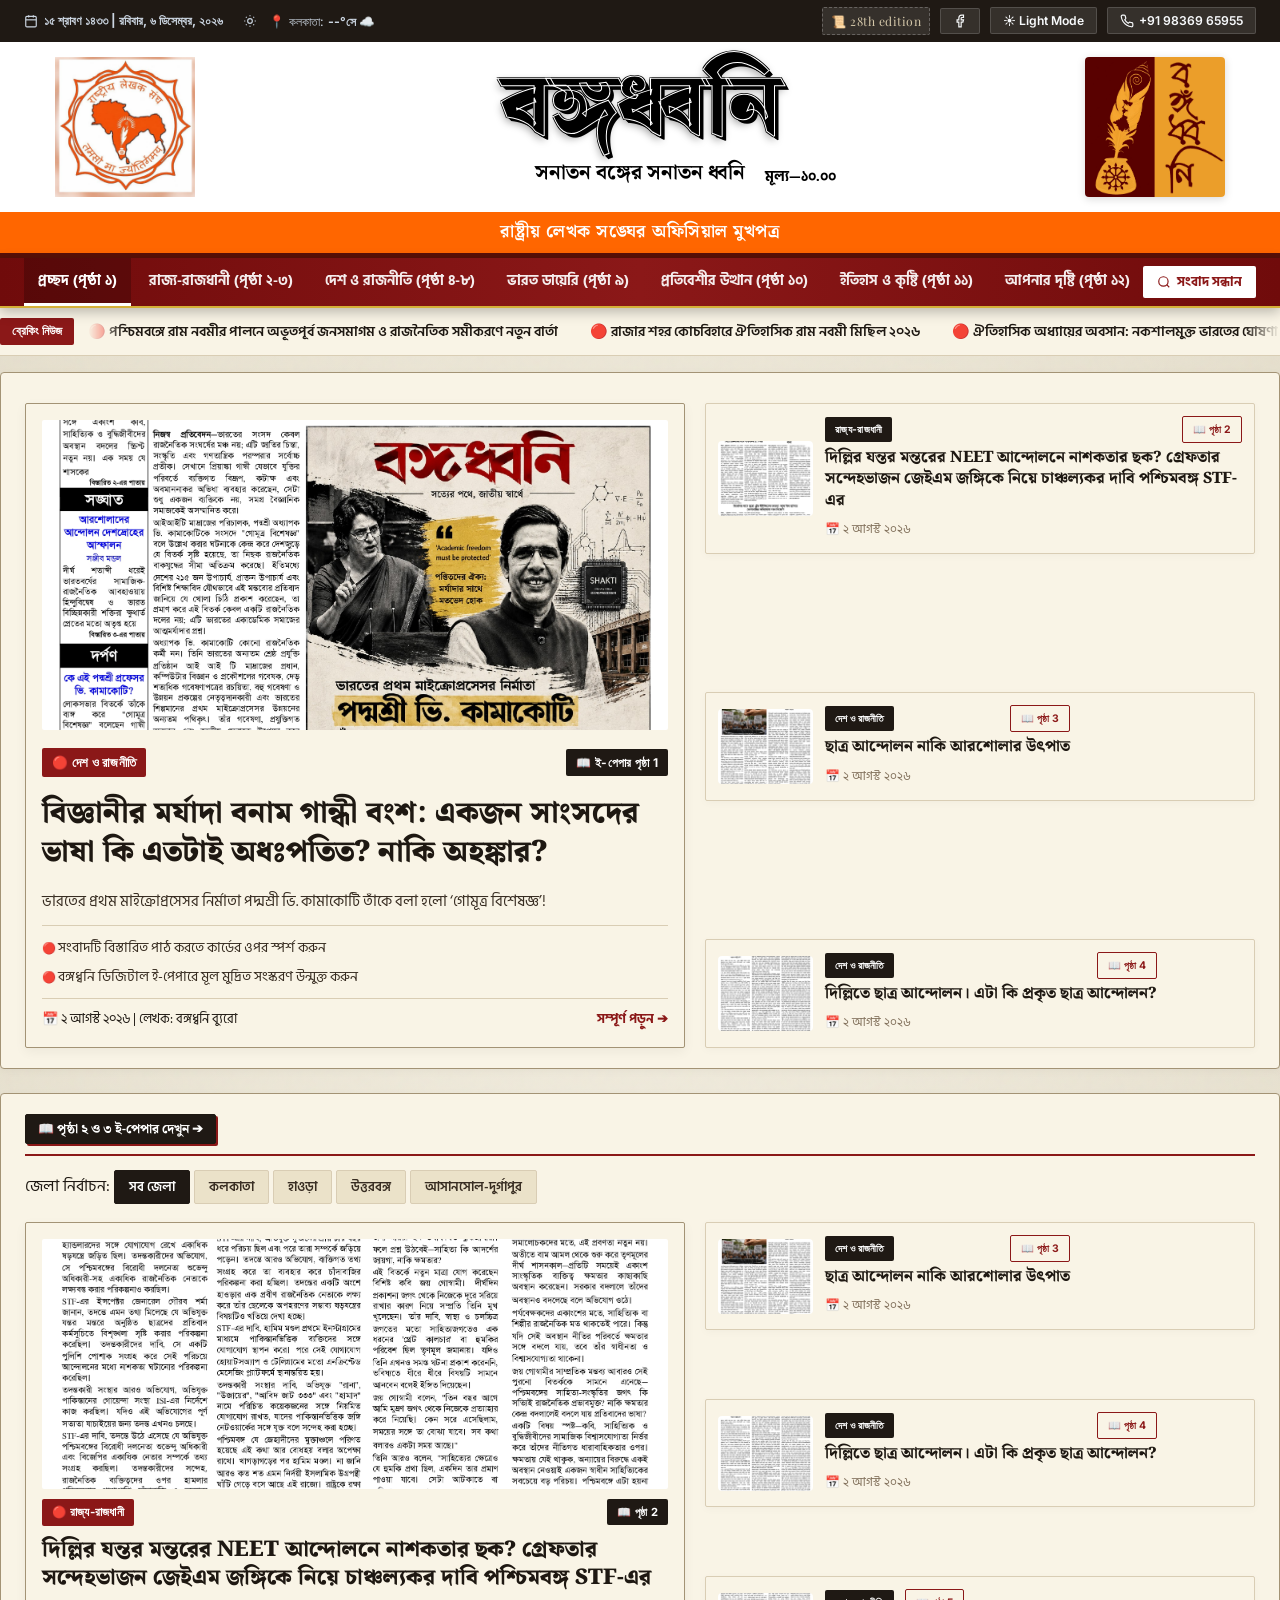
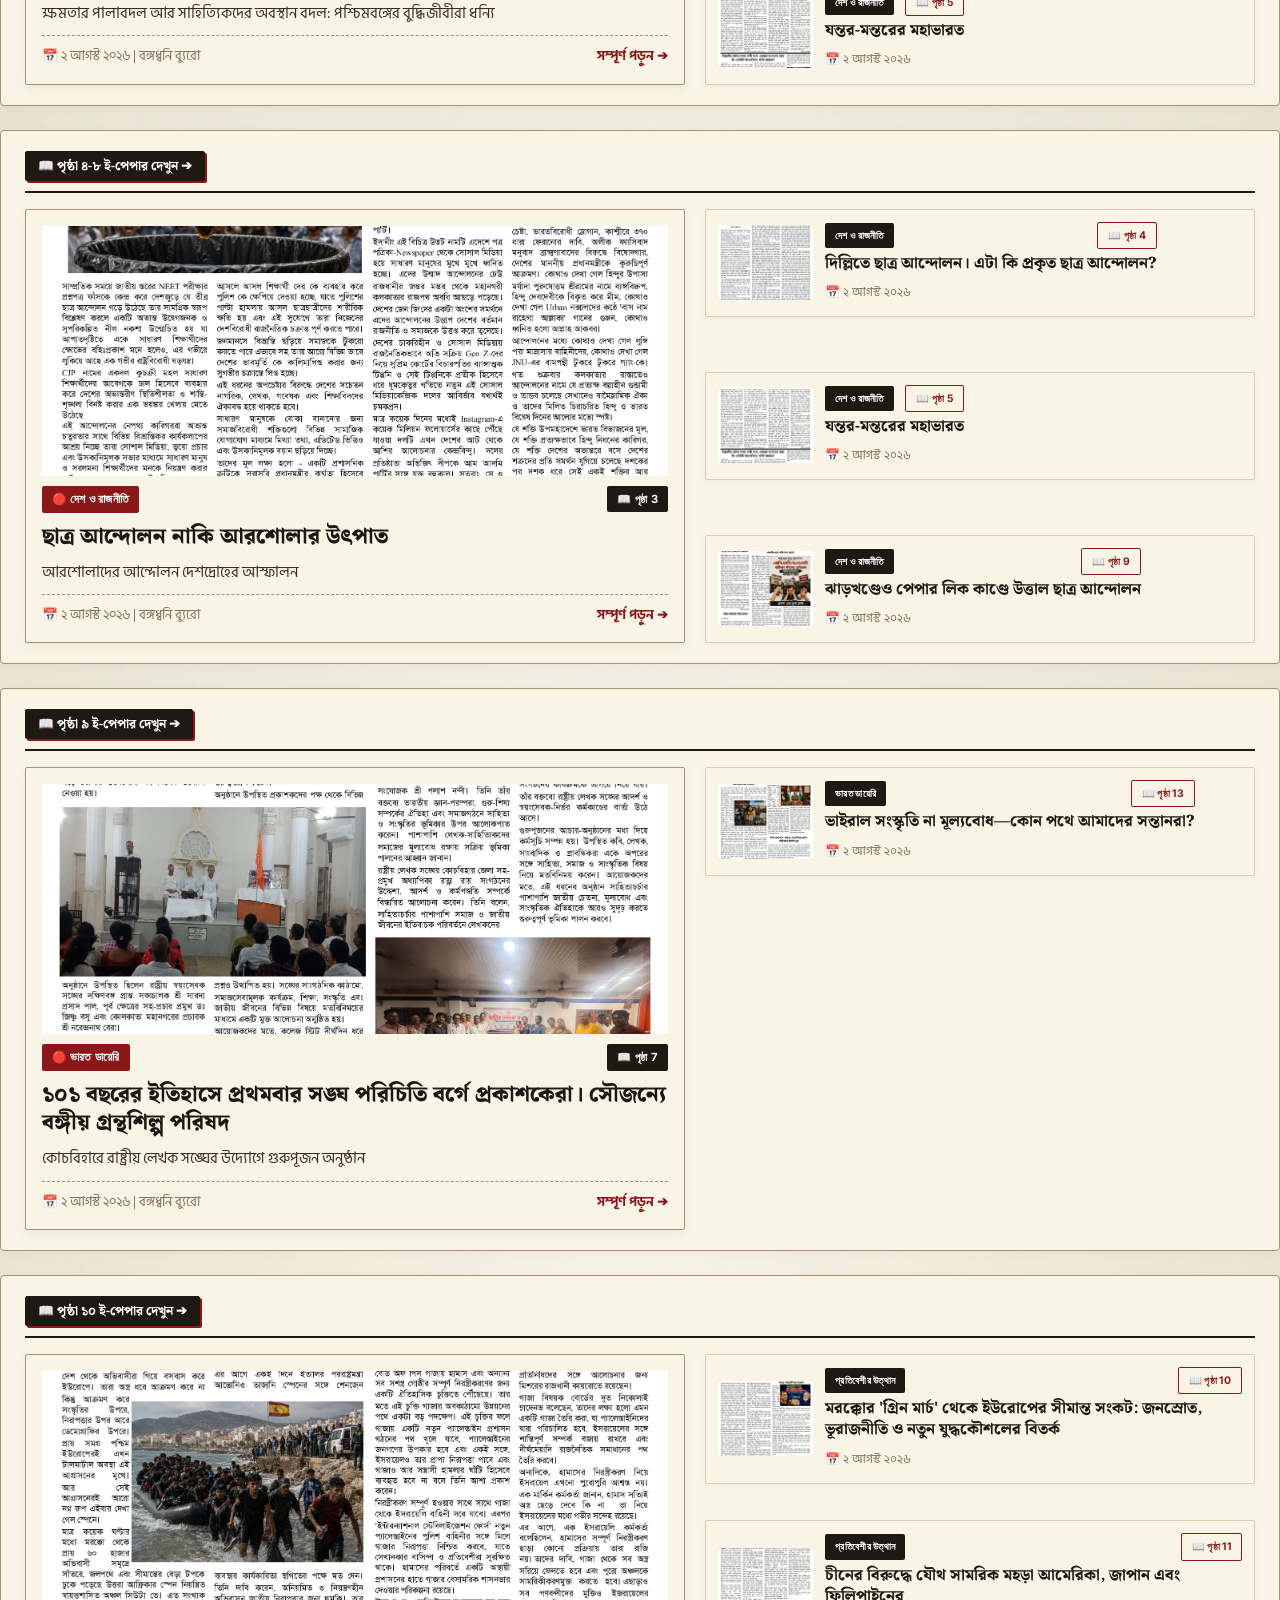
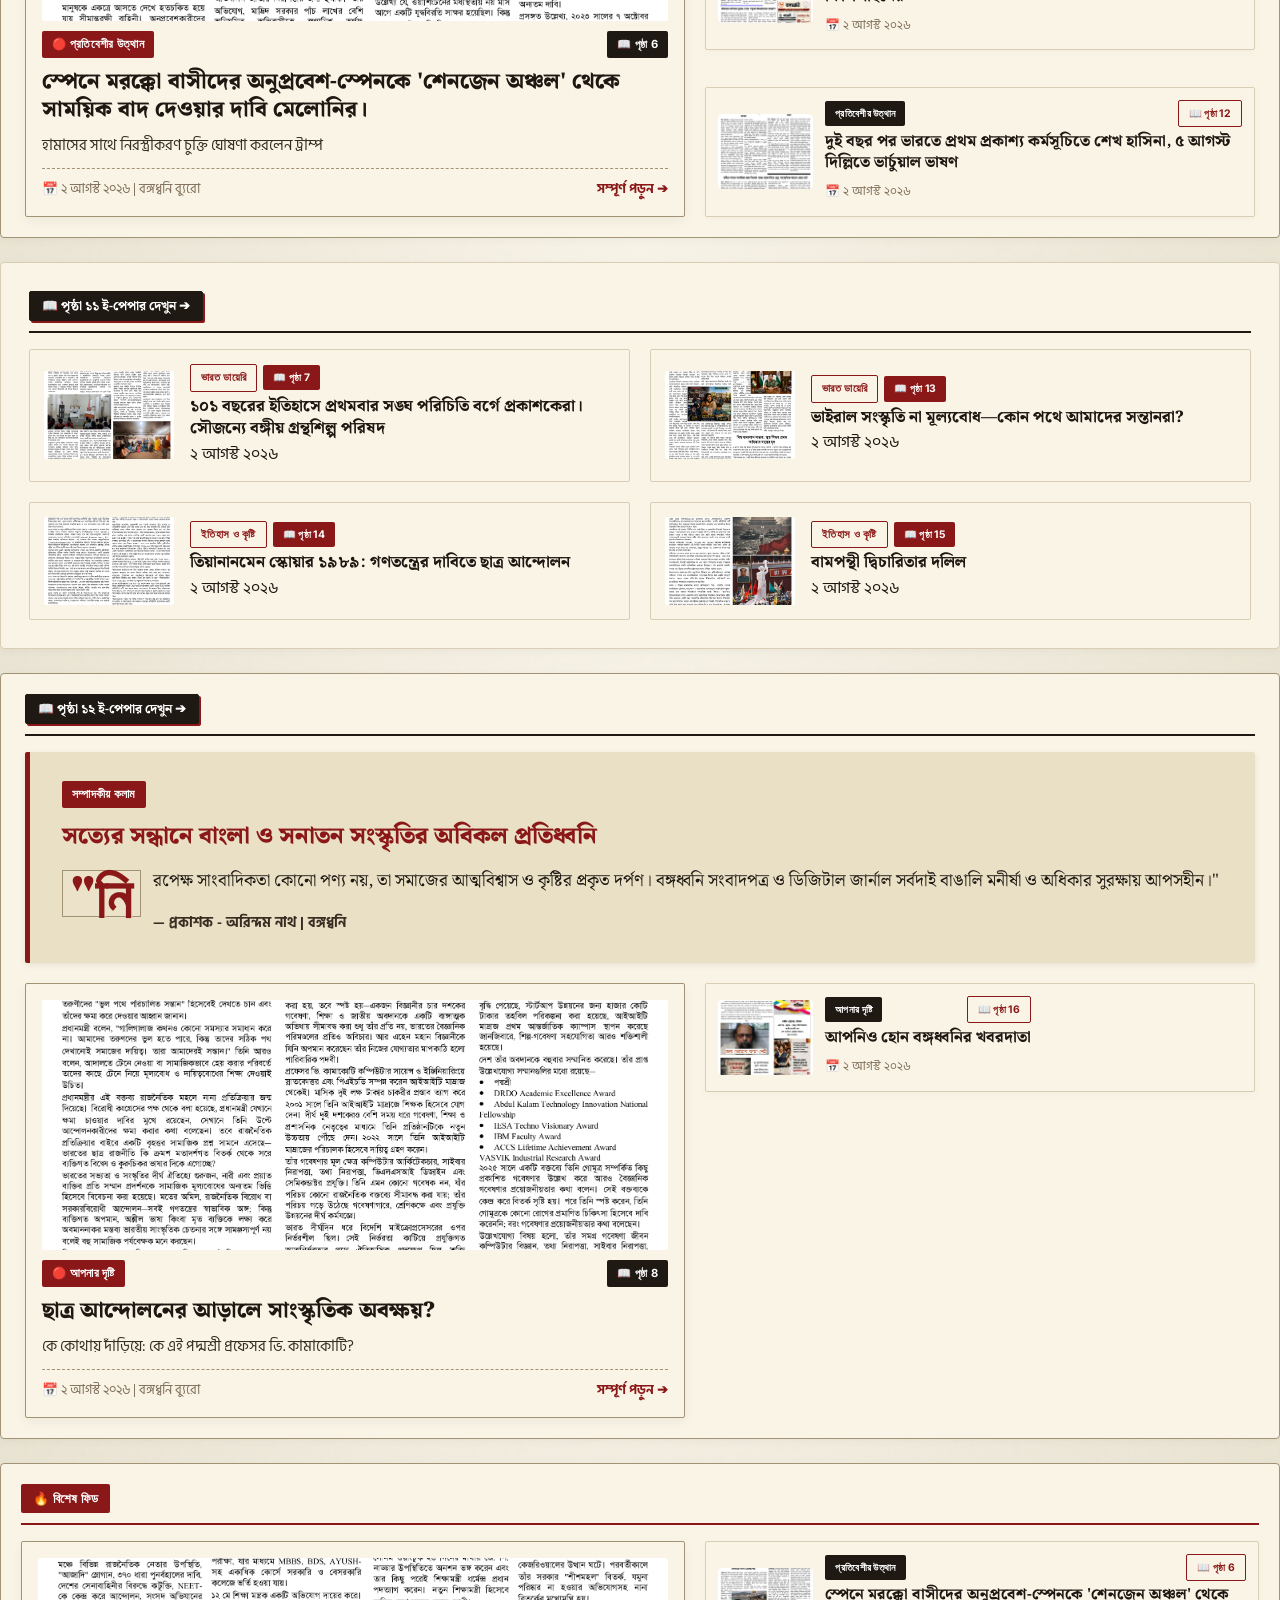
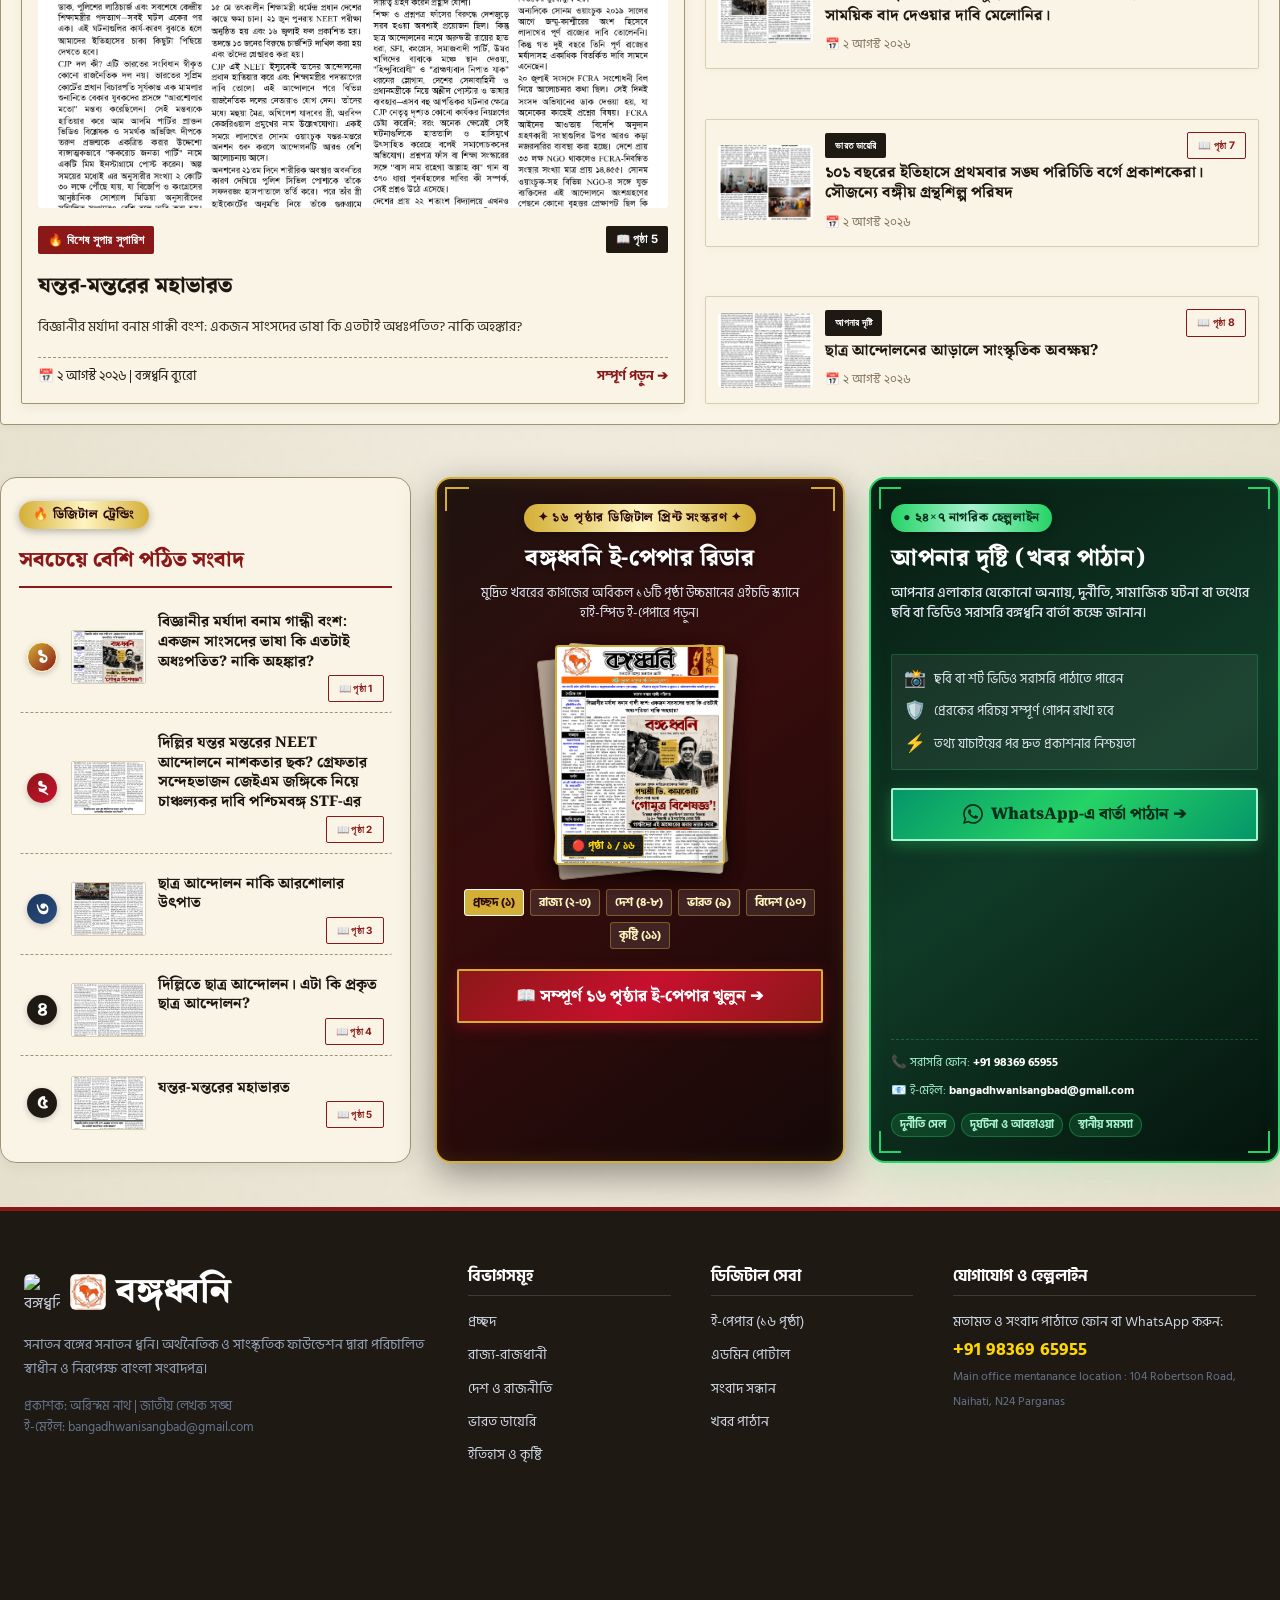
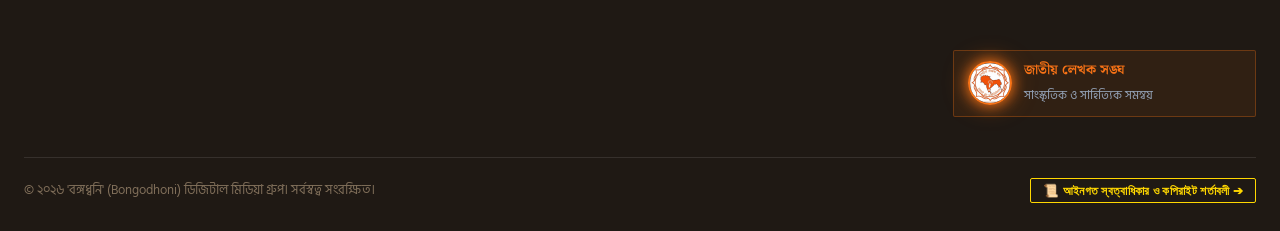
==== index.html @ 6f2f6646 "Update attribution to Publisher Arindam Nath | Bongodhoni" ====
<!DOCTYPE html>
<html lang="bn">
<head>
  <meta charset="UTF-8">
  <meta name="viewport" content="width=device-width, initial-scale=1.0">
  <title>বঙ্গধ্বনি | সনাতন বঙ্গের সনাতন ধ্বনি — ভিন্টেজ ও ঐতিহ্যবাহী ডিজিটাল সংবাদপত্র</title>
  <meta name="description" content="বঙ্গধ্বনি — বাংলা ভাষায় নিরপেক্ষ, বস্তুনিষ্ঠ ও ঐতিহ্যবাহী খবরের প্রিমিয়াম ডিজিটাল মিডিয়া প্ল্যাটফর্ম ও ই-পেপার।">
  <link rel="preconnect" href="https://fonts.googleapis.com">
  <link rel="preconnect" href="https://fonts.gstatic.com" crossorigin>
  <link href="https://fonts.googleapis.com/css2?family=Cinzel:wght@500;700;900&family=IM+Fell+English:ital@0;1&family=Playfair+Display:ital,wght@0,600;0,800;0,900;1,600&family=Noto+Serif+Bengali:wght@400;600;700;800;900&family=Hind+Siliguri:wght@400;500;600;700&family=Inter:wght@400;500;600;700&display=swap" rel="stylesheet">
  <link rel="stylesheet" href="styles.css">
</head>
<body>

  <!-- TOP UTILITY BAR — Newspaper Strip -->
  <div class="top-bar">
    <div class="container top-bar-content">
      <div class="date-weather-info">
        <div class="date-item">
          <svg width="14" height="14" viewBox="0 0 24 24" fill="none" stroke="currentColor" stroke-width="2"><rect x="3" y="4" width="18" height="18" rx="2" ry="2"></rect><line x1="16" y1="2" x2="16" y2="6"></line><line x1="8" y1="2" x2="8" y2="6"></line><line x1="3" y1="10" x2="21" y2="10"></line></svg>
          <span id="bengali-date-str">১৫ শ্রাবণ ১৪৩২ | বৃহস্পতিবার, ৩০ জুলাই ২০২৬</span>
        </div>
        <div class="weather-item">
          <svg width="14" height="14" viewBox="0 0 24 24" fill="none" stroke="currentColor" stroke-width="2"><path d="M12 2v2M12 20v2M4.93 4.93l1.41 1.41M17.66 17.66l1.41 1.41M2 12h2M20 12h2M6.34 17.66l-1.41 1.41M19.07 4.93l-1.41 1.41"></path><circle cx="12" cy="12" r="4"></circle></svg>
          <button class="btn-location-trigger" onclick="requestUserLocation()" title="আপনার লাইভ লোকেশন ও আবহাওয়া আপডেট করুন">
            <span id="top-bar-weather-text">📍 কলকাতা: ৩১°সে ⛅</span>
          </button>
        </div>
      </div>

      <div class="top-bar-actions">
        <span class="vintage-header-tag">📜 28th edition</span>
        <button class="btn-icon" onclick="window.open('https://www.facebook.com/profile.php?id=61584018340659&mibextid=ZbWKwL', '_blank')" title="Facebook">
          <svg width="14" height="14" viewBox="0 0 24 24" fill="none" stroke="currentColor" stroke-width="2"><path d="M18 2h-3a5 5 0 0 0-5 5v3H7v4h3v8h4v-8h3l1-4h-4V7a1 1 0 0 1 1-1h3z"></path></svg>
        </button>
        <button class="btn-icon" id="theme-toggle-btn" onclick="toggleTheme()" title="থিম পরিবর্তন">☀️ Light Mode</button>
        <button class="btn-icon" onclick="openWhatsAppTip()" title="হোয়াটসঅ্যাপ হেল্পলাইন">
          <svg width="14" height="14" viewBox="0 0 24 24" fill="none" stroke="currentColor" stroke-width="2"><path d="M22 16.92v3a2 2 0 0 1-2.18 2 19.79 19.79 0 0 1-8.63-3.07 19.5 19.5 0 0 1-6-6 19.79 19.79 0 0 1-3.07-8.67A2 2 0 0 1 4.11 2h3a2 2 0 0 1 2 1.72 12.84 12.84 0 0 0 .7 2.81 2 2 0 0 1-.45 2.11L8.09 9.91a16 16 0 0 0 6 6l1.27-1.27a2 2 0 0 1 2.11-.45 12.84 12.84 0 0 0 2.81.7A2 2 0 0 1 22 16.92z"></path></svg>
          +91 98369 65955
        </button>
      </div>
    </div>
  </div>

  <!-- NEW VINTAGE BANNER -->
  <header class="brand-header new-banner-header">
    <div class="new-banner-container">
      <div class="new-banner-grid">
        
        <!-- Left Logo -->
        <div class="banner-logo-left">
          <img src="sangh_logo.png" alt="রাষ্ট্রীয় লেখক সঙ্ঘ" onerror="this.style.display='none'">
        </div>
        
        <!-- Center Title -->
        <div class="banner-center-title">
          <a href="index.html" style="text-decoration: none;">
            <h1 class="banner-h1 notranslate" translate="no">বঙ্গধ্বনি</h1>
          </a>
          <div class="banner-subtitle-wrap">
            <span style="flex: 1;"></span>
            <span class="banner-subtitle">সনাতন বঙ্গের সনাতন ধ্বনি</span>
            <span class="banner-price">মূল্য—১০.০০</span>
          </div>
        </div>

        <!-- Right Logo Box -->
        <div class="banner-logo-right">
          <img src="logo1.png" alt="লোগো" class="right-logo-img" style="border-radius: 4px; box-shadow: 0 2px 8px rgba(0,0,0,0.15);">
        </div>
        
      </div>
    </div>
    
    <!-- Bottom Orange Bar -->
    <div class="banner-bottom-bar">
      <span>রাষ্ট্রীয় লেখক সঙ্ঘের অফিসিয়াল মুখপত্র</span>
    </div>
  </header>

  <!-- TOP NAVIGATION BAR (DEEP CRIMSON RED BANNER) -->
  <nav class="main-nav">
    <div class="container nav-container">
      <div class="nav-links">
        <a href="#" class="nav-link active" onclick="handleCategoryNav('all', this); return false;">প্রচ্ছদ (পৃষ্ঠা ১)</a>
        <a href="#" class="nav-link" onclick="handleCategoryNav('rajya', this); return false;">রাজ্য-রাজধানী (পৃষ্ঠা ২-৩)</a>
        <a href="#" class="nav-link" onclick="handleCategoryNav('desh', this); return false;">দেশ ও রাজনীতি (পৃষ্ঠা ৪-৮)</a>
        <a href="#" class="nav-link" onclick="handleCategoryNav('bharat', this); return false;">ভারত ডায়েরি (পৃষ্ঠা ৯)</a>
        <a href="#" class="nav-link" onclick="handleCategoryNav('neighbour', this); return false;">প্রতিবেশীর উত্থান (পৃষ্ঠা ১০)</a>
        <a href="#" class="nav-link" onclick="handleCategoryNav('history', this); return false;">ইতিহাস ও কৃষ্টি (পৃষ্ঠা ১১)</a>
        <a href="#" class="nav-link" onclick="handleCategoryNav('opinion', this); return false;">আপনার দৃষ্টি (পৃষ্ঠা ১২)</a>
        <a href="#" class="nav-link" onclick="openEPaperModal(1); return false;" style="color: #FFD700; font-weight:900;">📰 ই-পেপার (১৬ পৃষ্ঠা)</a>
      </div>

      <div class="nav-right-tools">
        <button class="btn-nav-action" onclick="openSearchModal()">
          <svg width="14" height="14" viewBox="0 0 24 24" fill="none" stroke="currentColor" stroke-width="2"><circle cx="11" cy="11" r="8"></circle><line x1="21" y1="21" x2="16.65" y2="16.65"></line></svg>
          সংবাদ সন্ধান
        </button>
      </div>
    </div>
  </nav>

  <!-- BREAKING NEWS TICKER -->
  <div class="ticker-wrapper container">
    <div class="ticker-label">
      ব্রেকিং নিউজ
    </div>
    <div class="ticker-marquee">
      <div class="ticker-items">
        <span class="ticker-item" onclick="openArticleModal('art-101')">🔴 পশ্চিমবঙ্গে রাম নবমীর পালনে অভূতপূর্ব জনসমাগম ও রাজনৈতিক সমীকরণে নতুন বার্তা</span>
        <span class="ticker-item" onclick="openArticleModal('art-102')">🔴 রাজার শহর কোচবিহারে ঐতিহাসিক রাম নবমী মিছিল ২০২৬</span>
        <span class="ticker-item" onclick="openArticleModal('art-103')">🔴 ঐতিহাসিক অধ্যায়ের অবসান: নকশালমুক্ত ভারতের ঘোষণা কেন্দ্র সরকারের</span>
        <span class="ticker-item" onclick="openArticleModal('art-106')">🔴 আচার্য ব্রহ্মগুপ্তের গোমূত্রিকা সূত্র — প্রাচীন ভারতীয় গণিতশাস্ত্রের ইতিহাস</span>
      </div>
    </div>
  </div>


  <!-- MAIN NEWSPAPER CONTENT LAYOUT -->
  <main class="container main-content-layout">

    <!-- BREADCRUMB INDICATOR (ANANDABAZAR PATRIKA RUTE) -->
    <div id="section-breadcrumb-bar" style="display:none; text-align:center; padding: 20px 0; margin-bottom: 20px; border-bottom: 1px solid var(--border-light);">
      <div style="font-size:0.85rem; color:var(--crimson); font-family:sans-serif; margin-bottom: 15px;">
        <span style="color:#666;">Bongodhoni / </span><span id="breadcrumb-active-name" style="color:var(--text-1);">রাজ্য-রাজধানী</span>
      </div>
      <h1 id="dynamic-section-title" style="font-family:var(--font-serif); font-size: 2.8rem; font-weight: 900; color:var(--crimson); margin:0;">রাজ্য-রাজধানী</h1>
    </div>

    <!-- 1. HERO LEAD STORY SECTION (প্রচ্ছদ) -->
    <section id="section-prochhod" class="category-section-block reveal">
      <div id="hero-news-container" class="anandabazar-section-grid" style="display: grid;">
        <div class="anandabazar-lead-card" onclick="openArticleModal('art-101')" style="background:var(--bg-card); cursor:pointer;">
          <div class="anandabazar-lead-thumb" style="height:310px;">
            <img src="12_page-0001.jpg" alt="জেসাস করিডর: ধর্মান্তরের রাজনীতি ও ভারতের সাংস্কৃতিক নিরাপত্তা" loading="lazy" />
          </div>
          <div style="display:flex; justify-content:space-between; align-items:center; margin-top:8px;">
            <span class="badge badge-crimson" style="font-size:0.8rem;">🔴 দেশ ও রাজনীতি</span>
            <span class="badge badge-navy" style="font-size:0.75rem; cursor:pointer;" onclick="event.stopPropagation(); openEPaperModal(1);">📖 প্রচ্ছদ পৃষ্ঠা ১</span>
          </div>
          <h1 style="font-family:var(--font-serif); font-size:1.85rem; font-weight:900; line-height:1.3; color:var(--text-1); margin:8px 0;">জেসাস করিডর: ধর্মান্তরের রাজনীতি ও ভারতের সাংস্কৃতিক নিরাপত্তা</h1>
          <p style="font-size:0.96rem; color:var(--text-2); line-height:1.6;">উত্তরপূর্ব ভারত ও পাঞ্জাবে মিশনারিদের তীব্র আগ্রাসনের বিরুদ্ধে সচেতনতার ডাক দিল জাতীয় লেখক সঙ্ঘ। সাংস্কৃতিক ঐতিহ্য রক্ষায় কড়া পদক্ষেপের বার্তা দিলেন আন্তর্জাতিক গবেষকবৃন্দ।</p>
          <ul class="hero-bullets">
            <li>রাম নবমীকে কেন্দ্র করে রাজপথ জুড়ে নজিরবিহীন জনসমাগম ও নতুন রাজনৈতিক সমীকরণ</li>
            <li>উত্তর ও দক্ষিণবঙ্গের বিভিন্ন জেলায় বিশেষ নিরাপত্তা বন্দোবস্ত ও সাংস্কৃতিক পদযাত্রা</li>
          </ul>
          <div style="margin-top:auto; padding-top:10px; border-top:1px solid var(--border); display:flex; justify-content:space-between; align-items:center; font-size:0.82rem;">
            <span>📅 ৩১ মার্চ ২০২৬ | লেখক: দেবজ্যোতি চক্রবর্তী</span>
            <span style="color:var(--crimson); font-weight:bold;">সম্পূর্ণ পড়ুন ➔</span>
          </div>
        </div>
        <div class="anandabazar-side-stack">
          <div class="anandabazar-side-item" onclick="openArticleModal('art-102')" style="cursor:pointer;">
            <div class="anandabazar-side-thumb"><img src="12_page-0002.jpg" alt="সংবাদ" loading="lazy" /></div>
            <div style="flex-grow:1;">
              <div style="display:flex; justify-content:space-between; align-items:center; margin-bottom:4px;">
                <span class="badge badge-navy" style="font-size:0.65rem;">রাজ্য-রাজধানী</span>
                <span class="badge badge-outline" style="font-size:0.65rem; border-color:#8B1818; color:#8B1818;" onclick="event.stopPropagation(); openEPaperModal(2);">📖 পৃষ্ঠা ২</span>
              </div>
              <h4 style="font-family:var(--font-serif); font-size:0.98rem; font-weight:800; color:var(--text-1); line-height:1.35; margin-bottom:4px;">মদন-বাণে চাপে অভিষেক, এবার আইনি নোটিসের পথ!</h4>
              <span style="font-size:0.75rem; color:var(--text-muted);">📅 ৩০ মার্চ ২০২৬</span>
            </div>
          </div>
          <div class="anandabazar-side-item" onclick="openArticleModal('art-107')" style="cursor:pointer;">
            <div class="anandabazar-side-thumb"><img src="12_page-0003.jpg" alt="সংবাদ" loading="lazy" /></div>
            <div style="flex-grow:1;">
              <div style="display:flex; justify-content:space-between; align-items:center; margin-bottom:4px;">
                <span class="badge badge-navy" style="font-size:0.65rem;">রাজ্য-রাজধানী</span>
                <span class="badge badge-outline" style="font-size:0.65rem; border-color:#8B1818; color:#8B1818;" onclick="event.stopPropagation(); openEPaperModal(3);">📖 পৃষ্ঠা ৩</span>
              </div>
              <h4 style="font-family:var(--font-serif); font-size:0.98rem; font-weight:800; color:var(--text-1); line-height:1.35; margin-bottom:4px;">অথ দেবরাজ কথা — জামিন খারিজ সিআইডি হেফাজতে</h4>
              <span style="font-size:0.75rem; color:var(--text-muted);">📅 ৩০ মার্চ ২০২৬</span>
            </div>
          </div>
          <div class="anandabazar-side-item" onclick="openArticleModal('art-116')" style="cursor:pointer;">
            <div class="anandabazar-side-thumb"><img src="12_page-0016.jpg" alt="সংবাদ" loading="lazy" /></div>
            <div style="flex-grow:1;">
              <div style="display:flex; justify-content:space-between; align-items:center; margin-bottom:4px;">
                <span class="badge badge-navy" style="font-size:0.65rem;">উত্তরবঙ্গ</span>
                <span class="badge badge-outline" style="font-size:0.65rem; border-color:#8B1818; color:#8B1818;" onclick="event.stopPropagation(); openEPaperModal(16);">📖 পৃষ্ঠা ১৬</span>
              </div>
              <h4 style="font-family:var(--font-serif); font-size:0.98rem; font-weight:800; color:var(--text-1); line-height:1.35; margin-bottom:4px;">তিস্তা নদী সেচ প্রকল্প ও উত্তরবঙ্গের চা বাগান সংস্কার</h4>
              <span style="font-size:0.75rem; color:var(--text-muted);">📅 ২৯ মার্চ ২০২৬</span>
            </div>
          </div>
        </div>
      </div>
    </section>

    <!-- 2. STATE & CAPITAL SECTION (রাজ্য-রাজধানী - Kolkata & West Bengal) -->
    <section id="section-rajya" class="category-section-block reveal">
      <div class="section-header" style="display:flex; justify-content:space-between; align-items:center; flex-wrap:wrap; gap:12px; margin-bottom:14px; border-bottom:2px solid var(--crimson); padding-bottom:10px;">
        <div>
          <span style="font-size:0.75rem; color:var(--crimson); font-weight:bold; text-transform:uppercase; letter-spacing:1px; display:block;">পশ্চিমবঙ্গ ও রাজ্য সংবাদ</span>
          <h2 class="section-title" style="margin:0; font-size:1.6rem; color:var(--crimson);">রাজ্য-রাজধানী</h2>
        </div>
        <button class="epaper-btn-header vintage-btn" onclick="openEPaperModal(2)" style="font-size:0.8rem; padding:4px 12px;">
          📖 পৃষ্ঠা ২ ও ৩ ই-পেপার দেখুন ➔
        </button>
      </div>

      <!-- District Filter Pills -->
      <div class="district-pills-bar" style="margin-bottom:18px;">
        <span class="district-label">জেলা নির্বাচন:</span>
        <button class="district-btn active" onclick="filterDistrict('all', this)">সব জেলা</button>
        <button class="district-btn" onclick="filterDistrict('kolkata', this)">কলকাতা</button>
        <button class="district-btn" onclick="filterDistrict('howrah', this)">হাওড়া</button>
        <button class="district-btn" onclick="filterDistrict('siliguri', this)">উত্তরবঙ্গ</button>
        <button class="district-btn" onclick="filterDistrict('asansol', this)">আসানসোল-দুর্গাপুর</button>
      </div>

      <div class="anandabazar-section-grid" id="grid-rajya-container" style="display: grid;">
        <div class="anandabazar-lead-card" onclick="openArticleModal('art-102')" style="background:var(--bg-card); cursor:pointer;">
          <div class="anandabazar-lead-thumb" style="height:250px;"><img src="12_page-0002.jpg" alt="সংবাদ" loading="lazy" /></div>
          <div style="display:flex; justify-content:space-between; align-items:center; margin-top:8px;">
            <span class="badge badge-crimson" style="font-size:0.75rem;">🔴 রাজ্য-রাজধানী</span>
            <span class="badge badge-navy" style="font-size:0.72rem; cursor:pointer;" onclick="event.stopPropagation(); openEPaperModal(2);">📖 পৃষ্ঠা ২</span>
          </div>
          <h3 style="font-family:var(--font-serif); font-size:1.35rem; font-weight:900; line-height:1.3; color:var(--text-1); margin:8px 0 6px 0;">মদন-বাণে চাপে অভিষেক, এবার আইনি নোটিসের পথ!</h3>
          <p style="font-size:0.9rem; color:var(--text-2); line-height:1.5; margin-bottom:10px;">কামারহাটির বিধায়ক মদন মিত্রের একের পর এক বিস্ফোরক মন্তব্যের জেরে অস্বস্তিতে শাসক দল।</p>
          <div style="margin-top:auto; padding-top:8px; border-top:1px dashed var(--border-strong); display:flex; justify-content:space-between; align-items:center; font-size:0.8rem;">
            <span>📅 ৩০ মার্চ ২০২৬ | সৌমিক বন্দ্যোপাধ্যায়</span>
            <span style="color:var(--crimson); font-weight:bold;">সম্পূর্ণ পড়ুন ➔</span>
          </div>
        </div>
        <div class="anandabazar-side-stack">
          <div class="anandabazar-side-item" onclick="openArticleModal('art-107')" style="cursor:pointer;">
            <div class="anandabazar-side-thumb"><img src="12_page-0003.jpg" alt="সংবাদ" loading="lazy" /></div>
            <div style="flex-grow: 1;">
              <div style="display:flex; justify-content:space-between; align-items:center; margin-bottom:4px;">
                <span class="badge badge-navy" style="font-size:0.65rem;">রাজ্য-রাজধানী</span>
                <span class="badge badge-outline" style="font-size:0.65rem; border-color:#8B1818; color:#8B1818;" onclick="event.stopPropagation(); openEPaperModal(3);">📖 পৃষ্ঠা ৩</span>
              </div>
              <h4 style="font-family:var(--font-serif); font-size:0.95rem; font-weight:800; color:var(--text-1); line-height:1.35; margin-bottom:4px;">অথ দেবরাজ কথা — জামিন খারিজ নির্দেশ উচ্চ আদালতের</h4>
              <span style="font-size:0.74rem; color:var(--text-muted);">📅 ৩০ মার্চ ২০২৬</span>
            </div>
          </div>
          <div class="anandabazar-side-item" onclick="openArticleModal('art-116')" style="cursor:pointer;">
            <div class="anandabazar-side-thumb"><img src="12_page-0016.jpg" alt="সংবাদ" loading="lazy" /></div>
            <div style="flex-grow: 1;">
              <div style="display:flex; justify-content:space-between; align-items:center; margin-bottom:4px;">
                <span class="badge badge-navy" style="font-size:0.65rem;">উত্তরবঙ্গ</span>
                <span class="badge badge-outline" style="font-size:0.65rem; border-color:#8B1818; color:#8B1818;" onclick="event.stopPropagation(); openEPaperModal(16);">📖 পৃষ্ঠা ১৬</span>
              </div>
              <h4 style="font-family:var(--font-serif); font-size:0.95rem; font-weight:800; color:var(--text-1); line-height:1.35; margin-bottom:4px;">তিস্তা নদী সেচ প্রকল্প ও উত্তরবঙ্গের চা বাগান সংস্কারে কমিটি</h4>
              <span style="font-size:0.74rem; color:var(--text-muted);">📅 ২৯ মার্চ ২০২৬</span>
            </div>
          </div>
          <div class="anandabazar-side-item" onclick="openArticleModal('art-101')" style="cursor:pointer;">
            <div class="anandabazar-side-thumb"><img src="12_page-0001.jpg" alt="সংবাদ" loading="lazy" /></div>
            <div style="flex-grow: 1;">
              <div style="display:flex; justify-content:space-between; align-items:center; margin-bottom:4px;">
                <span class="badge badge-navy" style="font-size:0.65rem;">কলকাতা</span>
                <span class="badge badge-outline" style="font-size:0.65rem; border-color:#8B1818; color:#8B1818;" onclick="event.stopPropagation(); openEPaperModal(1);">📖 পৃষ্ঠা ১</span>
              </div>
              <h4 style="font-family:var(--font-serif); font-size:0.95rem; font-weight:800; color:var(--text-1); line-height:1.35; margin-bottom:4px;">রাম নবমীতে কলকাতার রাজপথে ঐতিহাসিক শোভাযাত্রা</h4>
              <span style="font-size:0.74rem; color:var(--text-muted);">📅 ৩১ মার্চ ২০২৬</span>
            </div>
          </div>
        </div>
      </div>
    </section>

    <!-- 3. NATIONAL & POLITICS SECTION (দেশ ও রাজনীতি) -->
    <section id="section-desh" class="category-section-block reveal">
      <div class="section-header" style="display:flex; justify-content:space-between; align-items:center; flex-wrap:wrap; gap:12px; margin-bottom:16px; border-bottom:2px solid var(--navy); padding-bottom:10px;">
        <div>
          <span style="font-size:0.75rem; color:var(--crimson); font-weight:bold; text-transform:uppercase; letter-spacing:1px; display:block;">জাতীয় সুরক্ষা ও দেশ বার্তা</span>
          <h2 class="section-title" style="margin:0; font-size:1.6rem;">দেশ ও রাজনীতি</h2>
        </div>
        <button class="epaper-btn-header vintage-btn" onclick="openEPaperModal(4)" style="font-size:0.8rem; padding:4px 12px;">
          📖 পৃষ্ঠা ৪-৮ ই-পেপার দেখুন ➔
        </button>
      </div>
      <div class="anandabazar-section-grid" id="grid-desh-container" style="display: grid;">
        <div class="anandabazar-lead-card" onclick="openArticleModal('art-103')" style="background:var(--bg-card); cursor:pointer;">
          <div class="anandabazar-lead-thumb" style="height:250px;"><img src="12_page-0004.jpg" alt="সংবাদ" loading="lazy" /></div>
          <div style="display:flex; justify-content:space-between; align-items:center; margin-top:8px;">
            <span class="badge badge-crimson" style="font-size:0.75rem;">🔴 দেশ ও রাজনীতি</span>
            <span class="badge badge-navy" style="font-size:0.72rem; cursor:pointer;" onclick="event.stopPropagation(); openEPaperModal(4);">📖 পৃষ্ঠা ৪</span>
          </div>
          <h3 style="font-family:var(--font-serif); font-size:1.35rem; font-weight:900; line-height:1.3; color:var(--text-1); margin:8px 0 6px 0;">ঐতিহাসিক অধ্যায়ের অবসান: নকশালমুক্ত ভারতের রূপরেখা</h3>
          <p style="font-size:0.9rem; color:var(--text-2); line-height:1.5; margin-bottom:10px;">রেড করিডোর আজ অতীত। দেশের নিরাপত্তা ও স্বাভাবিকতায় ফেরার ঐতিহাসিক ঘোষণা।</p>
          <div style="margin-top:auto; padding-top:8px; border-top:1px dashed var(--border-strong); display:flex; justify-content:space-between; align-items:center; font-size:0.8rem;">
            <span>📅 ২৯ মার্চ ২০২৬ | অভিজ্ঞান রায়</span>
            <span style="color:var(--crimson); font-weight:bold;">সম্পূর্ণ পড়ুন ➔</span>
          </div>
        </div>
        <div class="anandabazar-side-stack">
          <div class="anandabazar-side-item" onclick="openArticleModal('art-108')" style="cursor:pointer;">
            <div class="anandabazar-side-thumb"><img src="12_page-0005.jpg" alt="সংবাদ" loading="lazy" /></div>
            <div style="flex-grow: 1;">
              <div style="display:flex; justify-content:space-between; align-items:center; margin-bottom:4px;">
                <span class="badge badge-navy" style="font-size:0.65rem;">জাতীয়</span>
                <span class="badge badge-outline" style="font-size:0.65rem; border-color:#8B1818; color:#8B1818;" onclick="event.stopPropagation(); openEPaperModal(5);">📖 পৃষ্ঠা ৫</span>
              </div>
              <h4 style="font-family:var(--font-serif); font-size:0.95rem; font-weight:800; color:var(--text-1); line-height:1.35; margin-bottom:4px;">ভারতের উপর অভিভাবকের ভঙ্গি পরিত্যাগ করুক NYT</h4>
              <span style="font-size:0.74rem; color:var(--text-muted);">📅 ২৮ মার্চ ২০২৬</span>
            </div>
          </div>
          <div class="anandabazar-side-item" onclick="openArticleModal('art-112')" style="cursor:pointer;">
            <div class="anandabazar-side-thumb"><img src="12_page-0006.jpg" alt="সংবাদ" loading="lazy" /></div>
            <div style="flex-grow: 1;">
              <div style="display:flex; justify-content:space-between; align-items:center; margin-bottom:4px;">
                <span class="badge badge-navy" style="font-size:0.65rem;">প্রতিরক্ষা</span>
                <span class="badge badge-outline" style="font-size:0.65rem; border-color:#8B1818; color:#8B1818;" onclick="event.stopPropagation(); openEPaperModal(6);">📖 পৃষ্ঠা ৬</span>
              </div>
              <h4 style="font-family:var(--font-serif); font-size:0.95rem; font-weight:800; color:var(--text-1); line-height:1.35; margin-bottom:4px;">প্রতিরক্ষা ক্ষেত্রে স্বাবলম্বী ভারত: দেশীয় প্রযুক্তির সফল মহড়া</h4>
              <span style="font-size:0.74rem; color:var(--text-muted);">📅 ২৮ মার্চ ২০২৬</span>
            </div>
          </div>
          <div class="anandabazar-side-item" onclick="openArticleModal('art-117')" style="cursor:pointer;">
            <div class="anandabazar-side-thumb"><img src="12_page-0007.jpg" alt="সংবাদ" loading="lazy" /></div>
            <div style="flex-grow: 1;">
              <div style="display:flex; justify-content:space-between; align-items:center; margin-bottom:4px;">
                <span class="badge badge-navy" style="font-size:0.65rem;">অর্থনীতি</span>
                <span class="badge badge-outline" style="font-size:0.65rem; border-color:#8B1818; color:#8B1818;" onclick="event.stopPropagation(); openEPaperModal(7);">📖 পৃষ্ঠা ৭</span>
              </div>
              <h4 style="font-family:var(--font-serif); font-size:0.95rem; font-weight:800; color:var(--text-1); line-height:1.35; margin-bottom:4px;">অর্থনীতির নতুন রেকর্ড: জিডিপি প্রবৃদ্ধিতে বিশ্বের শীর্ষে ভারত</h4>
              <span style="font-size:0.74rem; color:var(--text-muted);">📅 ২৭ মার্চ ২০২৬</span>
            </div>
          </div>
        </div>
      </div>
    </section>

    <!-- 4. BHARAT DIARY SECTION (ভারত ডায়েরি) -->
    <section id="section-bharat" class="category-section-block reveal">
      <div class="section-header" style="display:flex; justify-content:space-between; align-items:center; flex-wrap:wrap; gap:12px; margin-bottom:16px; border-bottom:2px solid var(--navy); padding-bottom:10px;">
        <div>
          <span style="font-size:0.75rem; color:var(--crimson); font-weight:bold; text-transform:uppercase; letter-spacing:1px; display:block;">এক ভারত শ্রেষ্ঠ ভারত</span>
          <h2 class="section-title" style="margin:0; font-size:1.6rem;">ভারত ডায়েরি</h2>
        </div>
        <button class="epaper-btn-header vintage-btn" onclick="openEPaperModal(9)" style="font-size:0.8rem; padding:4px 12px;">
          📖 পৃষ্ঠা ৯ ই-পেপার দেখুন ➔
        </button>
      </div>
      <div class="anandabazar-section-grid" id="grid-bharat-container" style="display: grid;">
        <div class="anandabazar-lead-card" onclick="openArticleModal('art-105')" style="background:var(--bg-card); cursor:pointer;">
          <div class="anandabazar-lead-thumb" style="height:250px;"><img src="12_page-0009.jpg" alt="সংবাদ" loading="lazy" /></div>
          <div style="display:flex; justify-content:space-between; align-items:center; margin-top:8px;">
            <span class="badge badge-crimson" style="font-size:0.75rem;">🔴 ভারত ডায়েরি</span>
            <span class="badge badge-navy" style="font-size:0.72rem; cursor:pointer;" onclick="event.stopPropagation(); openEPaperModal(9);">📖 পৃষ্ঠা ৯</span>
          </div>
          <h3 style="font-family:var(--font-serif); font-size:1.35rem; font-weight:900; line-height:1.3; color:var(--text-1); margin:8px 0 6px 0;">৪৮০ বছরের হিন্দু প্রতিরোধ ও স্বাধিকার আন্দোলন</h3>
          <p style="font-size:0.9rem; color:var(--text-2); line-height:1.5; margin-bottom:10px;">ঐতিহাসিক সংগ্রামের রূপরেখা ও সাংস্কৃতিক মেলবন্ধনের ইতিহাস।</p>
          <div style="margin-top:auto; padding-top:8px; border-top:1px dashed var(--border-strong); display:flex; justify-content:space-between; align-items:center; font-size:0.8rem;">
            <span>📅 ২৬ মার্চ ২০২৬ | অনিন্দ্য চট্টোপাধ্যায়</span>
            <span style="color:var(--crimson); font-weight:bold;">সম্পূর্ণ পড়ুন ➔</span>
          </div>
        </div>
        <div class="anandabazar-side-stack">
          <div class="anandabazar-side-item" onclick="openArticleModal('art-110')" style="cursor:pointer;">
            <div class="anandabazar-side-thumb"><img src="12_page-0013.jpg" alt="সংবাদ" loading="lazy" /></div>
            <div style="flex-grow: 1;">
              <div style="display:flex; justify-content:space-between; align-items:center; margin-bottom:4px;">
                <span class="badge badge-navy" style="font-size:0.65rem;">সংস্কৃতি</span>
                <span class="badge badge-outline" style="font-size:0.65rem; border-color:#8B1818; color:#8B1818;" onclick="event.stopPropagation(); openEPaperModal(13);">📖 পৃষ্ঠা ১৩</span>
              </div>
              <h4 style="font-family:var(--font-serif); font-size:0.95rem; font-weight:800; color:var(--text-1); line-height:1.35; margin-bottom:4px;">উত্তরপূর্ব ভারতের জনজাতি সংস্কৃতি ও মেলবন্ধন</h4>
              <span style="font-size:0.74rem; color:var(--text-muted);">📅 ২৬ মার্চ ২০২৬</span>
            </div>
          </div>
          <div class="anandabazar-side-item" onclick="openArticleModal('art-115')" style="cursor:pointer;">
            <div class="anandabazar-side-thumb"><img src="12_page-0008.jpg" alt="সংবাদ" loading="lazy" /></div>
            <div style="flex-grow: 1;">
              <div style="display:flex; justify-content:space-between; align-items:center; margin-bottom:4px;">
                <span class="badge badge-navy" style="font-size:0.65rem;">পরিবেশ</span>
                <span class="badge badge-outline" style="font-size:0.65rem; border-color:#8B1818; color:#8B1818;" onclick="event.stopPropagation(); openEPaperModal(8);">📖 পৃষ্ঠা ৮</span>
              </div>
              <h4 style="font-family:var(--font-serif); font-size:0.95rem; font-weight:800; color:var(--text-1); line-height:1.35; margin-bottom:4px;">হিমালয় পর্বতমালা সংরক্ষণ ও পরিবেশ সুরক্ষা বার্তা</h4>
              <span style="font-size:0.74rem; color:var(--text-muted);">📅 ২৫ মার্চ ২০২৬</span>
            </div>
          </div>
        </div>
      </div>
    </section>

    <!-- 5. NEIGHBOURS SECTION (প্রতিবেশীর উত্থান) -->
    <section id="section-neighbour" class="category-section-block reveal">
      <div class="section-header" style="display:flex; justify-content:space-between; align-items:center; flex-wrap:wrap; gap:12px; margin-bottom:16px; border-bottom:2px solid var(--navy); padding-bottom:10px;">
        <div>
          <span style="font-size:0.75rem; color:var(--crimson); font-weight:bold; text-transform:uppercase; letter-spacing:1px; display:block;">ভূ-রাজনীতি ও আন্তর্জাতিক</span>
          <h2 class="section-title" style="margin:0; font-size:1.6rem;">প্রতিবেশীর উত্থান</h2>
        </div>
        <button class="epaper-btn-header vintage-btn" onclick="openEPaperModal(10)" style="font-size:0.8rem; padding:4px 12px;">
          📖 পৃষ্ঠা ১০ ই-পেপার দেখুন ➔
        </button>
      </div>
      <div class="anandabazar-section-grid" id="grid-neighbour-container" style="display: grid;">
        <div class="anandabazar-lead-card" onclick="openArticleModal('art-106')" style="background:var(--bg-card); cursor:pointer;">
          <div class="anandabazar-lead-thumb" style="height:250px;"><img src="12_page-0010.jpg" alt="সংবাদ" loading="lazy" /></div>
          <div style="display:flex; justify-content:space-between; align-items:center; margin-top:8px;">
            <span class="badge badge-crimson" style="font-size:0.75rem;">🔴 আন্তর্জাতিক</span>
            <span class="badge badge-navy" style="font-size:0.72rem; cursor:pointer;" onclick="event.stopPropagation(); openEPaperModal(10);">📖 পৃষ্ঠা ১০</span>
          </div>
          <h3 style="font-family:var(--font-serif); font-size:1.35rem; font-weight:900; line-height:1.3; color:var(--text-1); margin:8px 0 6px 0;">দক্ষিণ এশিয়ায় ভূ-রাজনীতি ও সীমান্ত নিরাপত্তা</h3>
          <p style="font-size:0.9rem; color:var(--text-2); line-height:1.5; margin-bottom:10px;">আন্তর্জাতিক সম্পর্কের নতুন সমীকরণ ও আঞ্চলিক স্থিতিশীলতা।</p>
          <div style="margin-top:auto; padding-top:8px; border-top:1px dashed var(--border-strong); display:flex; justify-content:space-between; align-items:center; font-size:0.8rem;">
            <span>📅 ২৫ মার্চ ২০২৬ | অনির্বাণ সেনগুপ্ত</span>
            <span style="color:var(--crimson); font-weight:bold;">সম্পূর্ণ পড়ুন ➔</span>
          </div>
        </div>
        <div class="anandabazar-side-stack">
          <div class="anandabazar-side-item" onclick="openArticleModal('art-114')" style="cursor:pointer;">
            <div class="anandabazar-side-thumb"><img src="12_page-0014.jpg" alt="সংবাদ" loading="lazy" /></div>
            <div style="flex-grow: 1;">
              <div style="display:flex; justify-content:space-between; align-items:center; margin-bottom:4px;">
                <span class="badge badge-navy" style="font-size:0.65rem;">ভূ-রাজনীতি</span>
                <span class="badge badge-outline" style="font-size:0.65rem; border-color:#8B1818; color:#8B1818;" onclick="event.stopPropagation(); openEPaperModal(14);">📖 পৃষ্ঠা ১৪</span>
              </div>
              <h4 style="font-family:var(--font-serif); font-size:0.95rem; font-weight:800; color:var(--text-1); line-height:1.35; margin-bottom:4px;">মায়ানমার সীমান্ত ও বঙ্গোপসাগরে ভারতের স্ট্র্যাটেজিক পদক্ষেপ</h4>
              <span style="font-size:0.74rem; color:var(--text-muted);">📅 ২৪ মার্চ ২০২৬</span>
            </div>
          </div>
        </div>
      </div>
    </section>

    <!-- 6. HISTORY & CULTURE SECTION (ইতিহাস ও কৃষ্টি) -->
    <section id="section-history" class="category-section-block culture-section-wrapper reveal">
      <div class="section-header" style="display:flex; justify-content:space-between; align-items:center; flex-wrap:wrap; gap:12px; margin-bottom:16px; border-bottom:2px solid var(--navy); padding-bottom:10px;">
        <div>
          <span style="font-size:0.75rem; color:var(--crimson); font-weight:bold; text-transform:uppercase; letter-spacing:1px; display:block;">প্রাচীন বিজ্ঞান ও সনাতন ঐতিহ্য</span>
          <h2 class="section-title" style="margin:0; font-size:1.6rem;">ইতিহাস ও কৃষ্টি</h2>
        </div>
        <button class="epaper-btn-header vintage-btn" onclick="openEPaperModal(11)" style="font-size:0.8rem; padding:4px 12px;">
          📖 পৃষ্ঠা ১১ ই-পেপার দেখুন ➔
        </button>
      </div>
      <div class="news-horizontal-list" id="horizontal-news-list">
        <div class="news-card-h" onclick="openArticleModal('art-104')">
          <div class="news-card-h-img"><img src="12_page-0011.jpg" alt="সংবাদ" loading="lazy" /></div>
          <div>
            <div style="display:flex; gap:6px; align-items:center; margin-bottom:4px;">
              <span class="badge badge-outline" style="font-size: 0.68rem;">ইতিহাস ও কৃষ্টি</span>
              <span class="badge badge-crimson" style="font-size: 0.65rem;" onclick="event.stopPropagation(); openEPaperModal(11);">📖 পৃষ্ঠা ১১</span>
            </div>
            <h4 class="news-card-h-title">আচার্য ব্রহ্মগুপ্তের গোমূত্রিকা সূত্র — প্রাচীন ভারতীয় গণিতশাস্ত্রের ইতিহাস</h4>
            <div class="post-meta"><span>২৪ মার্চ ২০২৬</span></div>
          </div>
        </div>
        <div class="news-card-h" onclick="openArticleModal('art-111')">
          <div class="news-card-h-img"><img src="12_page-0015.jpg" alt="সংবাদ" loading="lazy" /></div>
          <div>
            <div style="display:flex; gap:6px; align-items:center; margin-bottom:4px;">
              <span class="badge badge-outline" style="font-size: 0.68rem;">ঐতিহ্য</span>
              <span class="badge badge-crimson" style="font-size: 0.65rem;" onclick="event.stopPropagation(); openEPaperModal(15);">📖 পৃষ্ঠা ১৫</span>
            </div>
            <h4 class="news-card-h-title">আজাদ হিন্দ ফৌজ ও প্রাচীন তাম্রলিপ্ত বন্দরের ঐতিহাসিক অবদান</h4>
            <div class="post-meta"><span>২৩ মার্চ ২০২৬</span></div>
          </div>
        </div>
      </div>
    </section>

    <!-- 7. EDITORIAL & OPINION SECTION (আপনার দৃষ্টি) -->
    <section id="section-opinion" class="category-section-block reveal">
      <div class="section-header" style="display:flex; justify-content:space-between; align-items:center; flex-wrap:wrap; gap:12px; margin-bottom:16px; border-bottom:2px solid var(--navy); padding-bottom:10px;">
        <div>
          <span style="font-size:0.75rem; color:var(--crimson); font-weight:bold; text-transform:uppercase; letter-spacing:1px; display:block;">পাঠক মতামত ও মতামত স্তম্ভ</span>
          <h2 class="section-title" style="margin:0; font-size:1.6rem;">আপনার দৃষ্টি & সম্পাদকীয় কলাম</h2>
        </div>
        <button class="epaper-btn-header vintage-btn" onclick="openEPaperModal(12)" style="font-size:0.8rem; padding:4px 12px;">
          📖 পৃষ্ঠা ১২ ই-পেপার দেখুন ➔
        </button>
      </div>

      <div class="editorial-pick-card" style="margin-bottom:20px;">
        <span class="badge badge-crimson" style="margin-bottom: 10px;">সম্পাদকীয় কলাম</span>
        <h3 class="editorial-quote-title">সত্যের সন্ধানে বাংলা ও সনাতন সংস্কৃতির অবিকল প্রতিধ্বনি</h3>
        <blockquote class="editorial-quote-text">
          "নিরপেক্ষ সাংবাদিকতা কোনো পণ্য নয়, তা সমাজের আত্মবিশ্বাস ও কৃষ্টির প্রকৃত দর্পণ। বঙ্গধ্বনি সংবাদপত্র ও ডিজিটাল জার্নাল সর্বদাই বাঙালি মনীর্ষা ও অধিকার সুরক্ষায় আপসহীন।"
        </blockquote>
        <div style="font-size: 0.9rem; color: var(--text-2); font-weight: 700;">
          — প্রকাশক - অরিন্দম নাথ | বঙ্গধ্বনি
        </div>
      </div>

      <div class="anandabazar-section-grid" id="grid-opinion-container" style="display: grid;">
        <div class="anandabazar-lead-card" onclick="openArticleModal('art-109')" style="background:var(--bg-card); cursor:pointer;">
          <div class="anandabazar-lead-thumb" style="height:250px;"><img src="12_page-0012.jpg" alt="সংবাদ" loading="lazy" /></div>
          <div style="display:flex; justify-content:space-between; align-items:center; margin-top:8px;">
            <span class="badge badge-crimson" style="font-size:0.75rem;">🔴 সম্পাদকীয়</span>
            <span class="badge badge-navy" style="font-size:0.72rem; cursor:pointer;" onclick="event.stopPropagation(); openEPaperModal(12);">📖 পৃষ্ঠা ১২</span>
          </div>
          <h3 style="font-family:var(--font-serif); font-size:1.35rem; font-weight:900; line-height:1.3; color:var(--text-1); margin:8px 0 6px 0;">সত্যের সন্ধানে বাংলা ও সনাতন সংস্কৃতির প্রতিধ্বনি</h3>
          <p style="font-size:0.9rem; color:var(--text-2); line-height:1.5; margin-bottom:10px;">বাঙালি কৃষ্টি ও ঐতিহ্যের মূল ধারা রক্ষা করার অঙ্গীকার।</p>
          <div style="margin-top:auto; padding-top:8px; border-top:1px dashed var(--border-strong); display:flex; justify-content:space-between; align-items:center; font-size:0.8rem;">
            <span>📅 ২৩ মার্চ ২০২৬ | দেবজ্যোতি চক্রবর্তী</span>
            <span style="color:var(--crimson); font-weight:bold;">সম্পূর্ণ পড়ুন ➔</span>
          </div>
        </div>
        <div class="anandabazar-side-stack">
          <div class="anandabazar-side-item" onclick="openArticleModal('art-113')" style="cursor:pointer;">
            <div class="anandabazar-side-thumb"><img src="12_page-0015.jpg" alt="সংবাদ" loading="lazy" /></div>
            <div style="flex-grow: 1;">
              <div style="display:flex; justify-content:space-between; align-items:center; margin-bottom:4px;">
                <span class="badge badge-navy" style="font-size:0.65rem;">মতামত</span>
                <span class="badge badge-outline" style="font-size:0.65rem; border-color:#8B1818; color:#8B1818;" onclick="event.stopPropagation(); openEPaperModal(15);">📖 পৃষ্ঠা ১৫</span>
              </div>
              <h4 style="font-family:var(--font-serif); font-size:0.95rem; font-weight:800; color:var(--text-1); line-height:1.35; margin-bottom:4px;">শিক্ষা ও মূল্যবোধের নৈতিক রূপরেখা</h4>
              <span style="font-size:0.74rem; color:var(--text-muted);">📅 ২২ মার্চ ২০২৬</span>
            </div>
          </div>
        </div>
      </div>
    </section>

    <!-- 8. RECOMMENDED NEWS FEED SECTION (সুপারিশকৃত খবর ও বিশেষ আপডেট) -->
    <section id="section-recommended" class="category-section-block reveal" style="background:var(--bg-card); padding:20px; border-radius:var(--radius-sm); border:1px solid var(--border-strong); margin-bottom:28px;">
      <div class="section-header" style="display:flex; justify-content:space-between; align-items:center; flex-wrap:wrap; gap:12px; margin-bottom:16px; border-bottom:2px solid var(--crimson); padding-bottom:10px;">
        <div>
          <span style="font-size:0.75rem; color:var(--crimson); font-weight:bold; text-transform:uppercase; letter-spacing:1px; display:block;">পাঠকদের জন্য বিশেষ পছন্দ</span>
          <h2 class="section-title" style="margin:0; font-size:1.6rem; color:var(--crimson);">সুপারিশকৃত খবর ও সাম্প্রতিক আপডেট</h2>
        </div>
        <span class="badge badge-crimson" style="font-size:0.8rem; padding:4px 12px;">🔥 বিশেষ ফিড</span>
      </div>

      <div class="anandabazar-section-grid" id="grid-recommended-container" style="display: grid;">
        <div class="anandabazar-lead-card" onclick="openArticleModal('art-108')" style="background:var(--bg-card); cursor:pointer;">
          <div class="anandabazar-lead-thumb" style="height:250px;"><img src="12_page-0005.jpg" alt="সংবাদ" loading="lazy" /></div>
          <div style="display:flex; justify-content:space-between; align-items:center; margin-top:8px;">
            <span class="badge badge-crimson" style="font-size:0.75rem;">🔥 বিশেষ সুপার সুপারিশ</span>
            <span class="badge badge-navy" style="font-size:0.72rem; cursor:pointer;" onclick="event.stopPropagation(); openEPaperModal(5);">📖 পৃষ্ঠা ৫</span>
          </div>
          <h3 style="font-family:var(--font-serif); font-size:1.35rem; font-weight:900; line-height:1.3; color:var(--text-1); margin:8px 0 6px 0;">ভারতের উপর অভিভাবকের ভঙ্গি পরিত্যাগ করুক NYT</h3>
          <p style="font-size:0.9rem; color:var(--text-2); line-height:1.5; margin-bottom:10px;">আন্তর্জাতিক সংবাদমাধ্যমের পক্ষপাতদুষ্ট রিপোর্টিংয়ের কড়া জবাব দিল বিচারব্যবস্থা।</p>
          <div style="margin-top:auto; padding-top:8px; border-top:1px dashed var(--border-strong); display:flex; justify-content:space-between; align-items:center; font-size:0.8rem;">
            <span>📅 ২৮ মার্চ ২০২৬ | কৌশিক গঙ্গোপাধ্যায়</span>
            <span style="color:var(--crimson); font-weight:bold;">সম্পূর্ণ পড়ুন ➔</span>
          </div>
        </div>
        <div class="anandabazar-side-stack">
          <div class="anandabazar-side-item" onclick="openArticleModal('art-112')" style="cursor:pointer;">
            <div class="anandabazar-side-thumb"><img src="12_page-0006.jpg" alt="সংবাদ" loading="lazy" /></div>
            <div style="flex-grow: 1;">
              <div style="display:flex; justify-content:space-between; align-items:center; margin-bottom:4px;">
                <span class="badge badge-navy" style="font-size:0.65rem;">প্রতিরক্ষা</span>
                <span class="badge badge-outline" style="font-size:0.65rem; border-color:#8B1818; color:#8B1818;" onclick="event.stopPropagation(); openEPaperModal(6);">📖 পৃষ্ঠা ৬</span>
              </div>
              <h4 style="font-family:var(--font-serif); font-size:0.95rem; font-weight:800; color:var(--text-1); line-height:1.35; margin-bottom:4px;">প্রতিরক্ষা ক্ষেত্রে স্বাবলম্বী ভারত: দেশীয় প্রযুক্তির সফল মহড়া</h4>
              <span style="font-size:0.74rem; color:var(--text-muted);">📅 ২৮ মার্চ ২০২৬</span>
            </div>
          </div>
          <div class="anandabazar-side-item" onclick="openArticleModal('art-117')" style="cursor:pointer;">
            <div class="anandabazar-side-thumb"><img src="12_page-0007.jpg" alt="সংবাদ" loading="lazy" /></div>
            <div style="flex-grow: 1;">
              <div style="display:flex; justify-content:space-between; align-items:center; margin-bottom:4px;">
                <span class="badge badge-navy" style="font-size:0.65rem;">অর্থনীতি</span>
                <span class="badge badge-outline" style="font-size:0.65rem; border-color:#8B1818; color:#8B1818;" onclick="event.stopPropagation(); openEPaperModal(7);">📖 পৃষ্ঠা ৭</span>
              </div>
              <h4 style="font-family:var(--font-serif); font-size:0.95rem; font-weight:800; color:var(--text-1); line-height:1.35; margin-bottom:4px;">অর্থনীতির নতুন রেকর্ড: জিডিপি প্রবৃদ্ধিতে বিশ্বের শীর্ষে ভারত</h4>
              <span style="font-size:0.74rem; color:var(--text-muted);">📅 ২৭ মার্চ ২০২৬</span>
            </div>
          </div>
        </div>
      </div>
    </section>

    <!-- BOTTOM WIDGETS — 3 COLUMN ROW -->
    <div class="bottom-widgets-grid">

      <!-- NEXT-LEVEL TRENDING NEWS WIDGET -->
      <div class="widget-card widget-card-nextlevel reveal">
        <div class="trending-header-bar">
          <span class="badge-vintage-gold">🔥 ডিজিটাল ট্রেন্ডিং</span>
          <h3 class="widget-title-nextlevel">সবচেয়ে বেশি পঠিত সংবাদ</h3>
        </div>
        <div class="trending-list" id="trending-widget-list">
          <!-- Rank #1 -->
          <div class="trending-item" onclick="openArticleModal('art-101')" style="display:flex; gap:12px; align-items:center; padding:10px; border-bottom:1px solid var(--border); cursor:pointer;">
            <div class="rank-badge rank-1" style="font-family:var(--font-serif); font-size:1.3rem; font-weight:900; color:#D4AF37; width:34px; height:34px; background:rgba(212,175,55,0.12); border:1px solid #D4AF37; border-radius:50%; display:flex; align-items:center; justify-content:center; flex-shrink:0;">১</div>
            <div class="trending-thumb" style="width:70px; height:55px; border-radius:4px; overflow:hidden; flex-shrink:0;"><img src="12_page-0001.jpg" alt="সংবাদ" style="width:100%; height:100%; object-fit:cover;" /></div>
            <div style="flex-grow:1;">
              <h4 style="font-family:var(--font-serif); font-size:0.92rem; font-weight:800; color:var(--text-1); line-height:1.3; margin-bottom:4px;">জেসাস করিডর: ধর্মান্তরের রাজনীতি ও ভারতের সাংস্কৃতিক নিরাপত্তা</h4>
              <div style="display:flex; justify-content:flex-end; align-items:center; font-size:0.72rem; color:var(--text-muted);">
                <span class="badge badge-outline" style="font-size:0.65rem; border-color:#8B1818; color:#8B1818;" onclick="event.stopPropagation(); openEPaperModal(1);">📖 পৃষ্ঠা ১</span>
              </div>
            </div>
          </div>

          <!-- Rank #2 -->
          <div class="trending-item" onclick="openArticleModal('art-102')" style="display:flex; gap:12px; align-items:center; padding:10px; border-bottom:1px solid var(--border); cursor:pointer;">
            <div class="rank-badge rank-2" style="font-family:var(--font-serif); font-size:1.3rem; font-weight:900; color:#8B1818; width:34px; height:34px; background:rgba(139,24,24,0.1); border:1px solid #8B1818; border-radius:50%; display:flex; align-items:center; justify-content:center; flex-shrink:0;">২</div>
            <div class="trending-thumb" style="width:70px; height:55px; border-radius:4px; overflow:hidden; flex-shrink:0;"><img src="12_page-0002.jpg" alt="সংবাদ" style="width:100%; height:100%; object-fit:cover;" /></div>
            <div style="flex-grow:1;">
              <h4 style="font-family:var(--font-serif); font-size:0.92rem; font-weight:800; color:var(--text-1); line-height:1.3; margin-bottom:4px;">মদন-বাণে চাপে অভিষেক, এবার আইনি নোটিসের পথ!</h4>
              <div style="display:flex; justify-content:flex-end; align-items:center; font-size:0.72rem; color:var(--text-muted);">
                <span class="badge badge-outline" style="font-size:0.65rem; border-color:#8B1818; color:#8B1818;" onclick="event.stopPropagation(); openEPaperModal(2);">📖 পৃষ্ঠা ২</span>
              </div>
            </div>
          </div>

          <!-- Rank #3 -->
          <div class="trending-item" onclick="openArticleModal('art-103')" style="display:flex; gap:12px; align-items:center; padding:10px; border-bottom:1px solid var(--border); cursor:pointer;">
            <div class="rank-badge rank-3" style="font-family:var(--font-serif); font-size:1.3rem; font-weight:900; color:#1B365D; width:34px; height:34px; background:rgba(27,54,93,0.1); border:1px solid #1B365D; border-radius:50%; display:flex; align-items:center; justify-content:center; flex-shrink:0;">৩</div>
            <div class="trending-thumb" style="width:70px; height:55px; border-radius:4px; overflow:hidden; flex-shrink:0;"><img src="12_page-0004.jpg" alt="সংবাদ" style="width:100%; height:100%; object-fit:cover;" /></div>
            <div style="flex-grow:1;">
              <h4 style="font-family:var(--font-serif); font-size:0.92rem; font-weight:800; color:var(--text-1); line-height:1.3; margin-bottom:4px;">ঐতিহাসিক অধ্যায়ের অবসান: নকশালমুক্ত ভারতের রূপরেখা</h4>
              <div style="display:flex; justify-content:flex-end; align-items:center; font-size:0.72rem; color:var(--text-muted);">
                <span class="badge badge-outline" style="font-size:0.65rem; border-color:#8B1818; color:#8B1818;" onclick="event.stopPropagation(); openEPaperModal(4);">📖 পৃষ্ঠা ৪</span>
              </div>
            </div>
          </div>

          <!-- Rank #4 -->
          <div class="trending-item" onclick="openArticleModal('art-107')" style="display:flex; gap:12px; align-items:center; padding:10px; border-bottom:1px solid var(--border); cursor:pointer;">
            <div class="rank-badge rank-4" style="font-family:var(--font-serif); font-size:1.3rem; font-weight:900; color:var(--text-2); width:34px; height:34px; background:var(--bg-quote); border:1px solid var(--border-strong); border-radius:50%; display:flex; align-items:center; justify-content:center; flex-shrink:0;">৪</div>
            <div class="trending-thumb" style="width:70px; height:55px; border-radius:4px; overflow:hidden; flex-shrink:0;"><img src="12_page-0003.jpg" alt="সংবাদ" style="width:100%; height:100%; object-fit:cover;" /></div>
            <div style="flex-grow:1;">
              <h4 style="font-family:var(--font-serif); font-size:0.92rem; font-weight:800; color:var(--text-1); line-height:1.3; margin-bottom:4px;">অথ দেবরাজ কথা — জামিন খারিজ সিআইডি হেফাজতে</h4>
              <div style="display:flex; justify-content:flex-end; align-items:center; font-size:0.72rem; color:var(--text-muted);">
                <span class="badge badge-outline" style="font-size:0.65rem; border-color:#8B1818; color:#8B1818;" onclick="event.stopPropagation(); openEPaperModal(3);">📖 পৃষ্ঠা ৩</span>
              </div>
            </div>
          </div>

          <!-- Rank #5 -->
          <div class="trending-item" onclick="openArticleModal('art-108')" style="display:flex; gap:12px; align-items:center; padding:10px; cursor:pointer;">
            <div class="rank-badge rank-5" style="font-family:var(--font-serif); font-size:1.3rem; font-weight:900; color:var(--text-2); width:34px; height:34px; background:var(--bg-quote); border:1px solid var(--border-strong); border-radius:50%; display:flex; align-items:center; justify-content:center; flex-shrink:0;">৫</div>
            <div class="trending-thumb" style="width:70px; height:55px; border-radius:4px; overflow:hidden; flex-shrink:0;"><img src="12_page-0005.jpg" alt="সংবাদ" style="width:100%; height:100%; object-fit:cover;" /></div>
            <div style="flex-grow:1;">
              <h4 style="font-family:var(--font-serif); font-size:0.92rem; font-weight:800; color:var(--text-1); line-height:1.3; margin-bottom:4px;">ভারতের উপর অভিভাবকের ভঙ্গি পরিত্যাগ করুক NYT</h4>
              <div style="display:flex; justify-content:flex-end; align-items:center; font-size:0.72rem; color:var(--text-muted);">
                <span class="badge badge-outline" style="font-size:0.65rem; border-color:#8B1818; color:#8B1818;" onclick="event.stopPropagation(); openEPaperModal(5);">📖 পৃষ্ঠা ৫</span>
              </div>
            </div>
        </div>
      </div>
      </div>

      <!-- NEXT-LEVEL VINTAGE RETRO E-PAPER SHOWCASE WIDGET -->
      <div class="epaper-widget-card epaper-widget-nextlevel reveal">
        <div class="epaper-card-gold-corner top-left"></div>
        <div class="epaper-card-gold-corner top-right"></div>
        
        <div class="epaper-card-header">
          <span class="badge-vintage-gold">✦ ১৬ পৃষ্ঠার ডিজিটাল প্রিন্ট সংস্করণ ✦</span>
          <h3 class="epaper-card-title">বঙ্গধ্বনি ই-পেপার রিডার</h3>
          <p class="epaper-card-subtitle">মুদ্রিত খবরের কাগজের অবিকল ১৬টি পৃষ্ঠা উচ্চমানের এইচডি স্ক্যানে হাই-স্পিড ই-পেপারে পড়ুন।</p>
        </div>

        <!-- 3D Layered Newspaper Stack Preview -->
        <div class="epaper-3d-stack-wrapper" onclick="openEPaperModal(1)" title="১৬ পৃষ্ঠার ই-পেপার খুলুন">
          <div class="epaper-stack-layer layer-3"></div>
          <div class="epaper-stack-layer layer-2"></div>
          <div class="epaper-stack-layer layer-1">
            <img src="Bongodhwani 02-08-26-digital version_page-0001.jpg" alt="বঙ্গধ্বনি ই-পেপার প্রথম পৃষ্ঠা" class="epaper-real-page-scan" />
            <div class="epaper-page-curl-corner"></div>
            <div class="epaper-live-badge">🔴 পৃষ্ঠা ১ / ১৬</div>
          </div>
        </div>

        <!-- Quick Jump Page Pills -->
        <div class="epaper-quick-page-pills">
          <button onclick="openEPaperModal(1)" class="epaper-page-pill active">প্রচ্ছদ (১)</button>
          <button onclick="openEPaperModal(2)" class="epaper-page-pill">রাজ্য (২-৩)</button>
          <button onclick="openEPaperModal(4)" class="epaper-page-pill">দেশ (৪-৮)</button>
          <button onclick="openEPaperModal(9)" class="epaper-page-pill">ভারত (৯)</button>
          <button onclick="openEPaperModal(10)" class="epaper-page-pill">বিদেশ (১০)</button>
          <button onclick="openEPaperModal(11)" class="epaper-page-pill">কৃষ্টি (১১)</button>
        </div>

        <button class="btn-epaper-launch-nextlevel" onclick="openEPaperModal(1)">
          <span>📖 সম্পূর্ণ ১৬ পৃষ্ঠার ই-পেপার খুলুন ➔</span>
        </button>
      </div>

      <!-- NEXT-LEVEL WHATSAPP TIP & HOTLINE WIDGET -->
      <div class="tip-widget tip-widget-nextlevel reveal">
        <div class="tip-card-gold-corner top-left"></div>
        <div class="tip-card-gold-corner top-right"></div>
        <div class="tip-card-gold-corner bottom-left"></div>
        <div class="tip-card-gold-corner bottom-right"></div>
        
        <div class="tip-header">
          <span class="badge-vintage-emerald">● ২৪×৭ নাগরিক হেল্পলাইন</span>
          <h3 class="tip-widget-title">আপনার দৃষ্টি (খবর পাঠান)</h3>
          <p class="tip-desc">আপনার এলাকার যেকোনো অন্যায়, দুর্নীতি, সামাজিক ঘটনা বা তথ্যের ছবি বা ভিডিও সরাসরি বঙ্গধ্বনি বার্তা কক্ষে জানান।</p>
        </div>

        <div class="tip-features-list">
          <div class="tip-feature-item">
            <span class="tip-feature-icon">📸</span>
            <span>ছবি বা শর্ট ভিডিও সরাসরি পাঠাতে পারেন</span>
          </div>
          <div class="tip-feature-item">
            <span class="tip-feature-icon">🛡️</span>
            <span>প্রেরকের পরিচয় সম্পূর্ণ গোপন রাখা হবে</span>
          </div>
          <div class="tip-feature-item">
            <span class="tip-feature-icon">⚡</span>
            <span>তথ্য যাচাইয়ের পর দ্রুত প্রকাশনার নিশ্চয়তা</span>
          </div>
        </div>

        <button class="btn-whatsapp-tip-nextlevel" onclick="openWhatsAppTip()">
          <svg width="20" height="20" viewBox="0 0 24 24" fill="currentColor"><path d="M.057 24l1.687-6.163c-1.041-1.804-1.588-3.849-1.587-5.946.003-6.556 5.338-11.891 11.893-11.891 3.181.001 6.167 1.24 8.413 3.488 2.245 2.248 3.481 5.236 3.48 8.414-.003 6.557-5.338 11.892-11.893 11.892-1.99-.001-3.951-.5-5.688-1.448l-6.705 1.754zm6.597-3.807c1.676.995 3.276 1.591 5.392 1.592 5.448 0 9.886-4.434 9.889-9.885.002-5.462-4.415-9.89-9.881-9.892-5.452 0-9.887 4.434-9.889 9.884-.001 2.225.651 3.891 1.746 5.634l-.999 3.648 3.742-.981zm11.387-5.464c-.074-.124-.272-.198-.57-.347-.297-.149-1.758-.868-2.031-.967-.272-.099-.47-.149-.669.149-.198.297-.768.967-.941 1.165-.173.198-.347.223-.644.074-.297-.149-1.255-.462-2.39-1.475-.883-.788-1.48-1.761-1.653-2.059-.173-.297-.018-.458.13-.606.134-.133.297-.347.446-.521.151-.172.2-.296.3-.495.099-.198.05-.372-.025-.521-.075-.148-.669-1.611-.916-2.206-.242-.579-.487-.501-.669-.51l-.57-.01c-.198 0-.52.074-.792.372s-1.04 1.016-1.04 2.479 1.065 2.876 1.213 3.074c.149.198 2.095 3.2 5.076 4.487.709.306 1.263.489 1.694.626.712.226 1.36.194 1.872.118.571-.085 1.758-.719 2.006-1.413.248-.695.248-1.29.173-1.414z"/></svg>
          <span>WhatsApp-এ বার্তা পাঠান ➔</span>
        </button>

        <!-- Aesthetic Bottom Emergency Contacts & Editorial Verification Box -->
        <div class="tip-aesthetic-bottom-box">
          <div class="tip-contact-row">
            <span>📞 সরাসরি ফোন: <strong>+91 98369 65955</strong></span>
          </div>
          <div class="tip-contact-row">
            <span>📧 ই-মেইল: <strong>bangadhwanisangbad@gmail.com</strong></span>
          </div>
          <div class="tip-category-tags">
            <span class="tip-tag">দুর্নীতি সেল</span>
            <span class="tip-tag">দুর্ঘটনা ও আবহাওয়া</span>
            <span class="tip-tag">স্থানীয় সমস্যা</span>
          </div>
        </div>
      </div>

    </div>
  </main>

  <!-- FOOTER -->
  <footer class="site-footer">
    <div class="container">
      <div class="footer-grid">
        <div>
          <div style="display: flex; align-items: center; gap: 10px; margin-bottom: 12px;">
            <img src="logo.png" style="width: 36px; height: 36px; object-fit: contain; border-radius: 6px; flex-shrink: 0;" alt="বঙ্গধ্বনি লোগো" />
            <img src="sangh_logo.png" style="width: 36px; height: 36px; object-fit: contain; border-radius: 6px; flex-shrink: 0;" title="জাতীয় লেখক সঙ্ঘ" alt="জাতীয় লেখক সঙ্ঘ" draggable="false" />
            <div class="footer-brand" style="margin-bottom: 0;">বঙ্গধ্বনি</div>
          </div>
          <p style="font-size: 0.9rem; margin-bottom: 14px; color: #94A3B8; line-height: 1.7;">সনাতন বঙ্গের সনাতন ধ্বনি। অর্থনৈতিক ও সাংস্কৃতিক ফাউন্ডেশন দ্বারা পরিচালিত স্বাধীন ও নিরপেক্ষ বাংলা সংবাদপত্র।</p>
          <p style="font-size: 0.84rem; color: #64748B; line-height: 1.6;">প্রকাশক: অরিন্দম নাথ | জাতীয় লেখক সঙ্ঘ<br>ই-মেইল: bangadhwanisangbad@gmail.com</p>
        </div>

        <div>
          <h4 class="footer-links-title">বিভাগসমূহ</h4>
          <ul class="footer-links-list">
            <li><a href="#" onclick="filterCategoryByFooter('all')">প্রচ্ছদ</a></li>
            <li><a href="#" onclick="filterCategoryByFooter('rajya')">রাজ্য-রাজধানী</a></li>
            <li><a href="#" onclick="filterCategoryByFooter('desh')">দেশ ও রাজনীতি</a></li>
            <li><a href="#" onclick="filterCategoryByFooter('bharat')">ভারত ডায়েরি</a></li>
            <li><a href="#" onclick="filterCategoryByFooter('history')">ইতিহাস ও কৃষ্টি</a></li>
          </ul>
        </div>

        <div>
          <h4 class="footer-links-title">ডিজিটাল সেবা</h4>
          <ul class="footer-links-list">
            <li><a href="#" onclick="openEPaperModal(1); return false;">ই-পেপার (১৬ পৃষ্ঠা)</a></li>
            <li><a href="admin.html" target="_blank">এডমিন পোর্টাল</a></li>
            <li><a href="#" onclick="openSearchModal(); return false;">সংবাদ সন্ধান</a></li>
            <li><a href="#" onclick="openWhatsAppTip(); return false;">খবর পাঠান</a></li>
          </ul>
        </div>

        <div>
          <h4 class="footer-links-title">যোগাযোগ ও হেল্পলাইন</h4>
          <p style="font-size: 0.9rem; line-height: 1.7; color: #CBD5E1; margin-bottom: 12px;">
            মতামত ও সংবাদ পাঠাতে ফোন বা WhatsApp করুন:<br>
            <strong style="color: #FFD700; font-size: 1.1rem;">+91 98369 65955</strong><br>
            <small style="color: #64748B;">Main office mentanance location : 104 Robertson Road, Naihati, N24 Parganas</small>
          </p>
          <iframe width="100%" height="200" style="border:0; border-radius: 8px; margin-bottom: 16px; filter: invert(90%) hue-rotate(180deg);" loading="lazy" allowfullscreen src="https://maps.google.com/maps?q=104%20Robertson%20Road,%20Naihati,%20N24%20Parganas&t=&z=15&ie=UTF8&iwloc=&output=embed"></iframe>

          <div style="display: flex; align-items: center; gap: 12px; background: rgba(249, 115, 22, 0.08); padding: 8px 14px; border-radius: var(--radius-xs); border: 1px solid rgba(249, 115, 22, 0.3);">
            <img src="sangh_logo.png" class="sangh-glow-logo" style="width: 44px !important; height: 44px !important; max-width: 44px !important; max-height: 44px !important; border-radius: 50%; border: 2px solid #F97316; box-shadow: 0 0 14px #F97316, 0 0 26px rgba(249, 115, 22, 0.4); object-fit: contain; flex-shrink: 0;" title="জাতীয় লেখক সঙ্ঘ" alt="জাতীয় লেখক সঙ্ঘ" draggable="false" />
            <div>
              <strong style="font-size: 0.85rem; color: #F97316; font-family: var(--font-serif); display: block;">জাতীয় লেখক সঙ্ঘ</strong>
              <small style="font-size: 0.74rem; color: #94A3B8;">সাংস্কৃতিক ও সাহিত্যিক সমন্বয়</small>
            </div>
          </div>
        </div>
      </div>

      <div class="footer-bottom" style="cursor: pointer; display: flex; justify-content: space-between; align-items: center; flex-wrap: wrap; gap: 10px;" onclick="openCopyrightModal()" title="বঙ্গধ্বনি কপিরাইট ও আইনগত স্বত্বাধিকার তথ্য জানতে ক্লিক করুন">
        <div>© ২০২৬ 'বঙ্গধ্বনি' (Bongodhoni) ডিজিটাল মিডিয়া গ্রুপ। সর্বস্বত্ব সংরক্ষিত।</div>
        <button class="badge badge-outline" style="cursor: pointer; font-weight: bold; border-color: #FFD700; color: #FFD700; padding: 4px 12px; font-size: 0.78rem;">
          📜 আইনগত স্বত্বাধিকার ও কপিরাইট শর্তাবলী ➔
        </button>
      </div>
    </div>
  </footer>

  <!-- DEDICATED LEGAL COPYRIGHT & INTELLECTUAL PROPERTY MODAL -->
  <div class="modal-backdrop" id="copyright-modal-backdrop">
    <div class="legal-modal-container">
      <div class="legal-modal-header">
        <div style="display: flex; align-items: center; gap: 10px;">
          <span style="font-size: 1.8rem;">⚖️</span>
          <div>
            <h2 style="font-family: var(--font-serif); font-size: 1.25rem; color: #FFD700; margin: 0;">বঙ্গধ্বনি মিডিয়া গ্রুপ — আইনগত স্বত্বাধিকার ও কপিরাইট ঘোষণা</h2>
            <small style="color: #CBD5E1; font-size: 0.76rem;">কপিরাইট আইন ১৯৫৭ এবং তথ্যপ্রযুক্তি আইন ২০০০ (IT Act 2000) অনুযায়ী সংবিধিবদ্ধ সতর্কবার্তা</small>
          </div>
        </div>
        <button class="btn-icon" onclick="closeCopyrightModal()" style="font-size: 1.4rem; color: #FFF;">✕</button>
      </div>

      <div class="legal-modal-body">
        <div class="legal-section-block">
          <h3>১. স্বত্বাধিকার ও কপিরাইট আইনগত সুরক্ষা (Copyright Protection)</h3>
          <p>
            'বঙ্গধ্বনি' (Bongodhoni) ডিজিটাল সংবাদপত্র, দৈনিক ও সাপ্তাহিক মুদ্রিত সংস্করণ, ১৬ পৃষ্ঠার ই-পেপার এইচডি স্ক্যান কপি, লোগো, গ্রাফিক্স, সংবাদ শৈলী এবং ওয়েবসাইটের যাবতীয় বিষয়বস্তু <strong>ভারতীয় কপিরাইট আইন, ১৯৫৭ (Copyright Act, 1957)</strong> এবং আন্তর্জাতিক কপিরাইট কনভেনশন দ্বারা সম্পূর্ণ সুরক্ষিত।
          </p>
        </div>

        <div class="legal-section-block">
          <h3>২. অননুমোদিত ব্যবহারের ওপর কড়া নিষেধাজ্ঞা (Re-publication Restrictions)</h3>
          <p>
            'বঙ্গধ্বনি' পত্রিকার সম্পাদক মণ্ডলীর লিখিত পূর্বানুমতি ছাড়া এই ওয়েবসাইটের কোনো সংবাদ, ই-পেপার স্ক্যান কপি, ফটো বা নিবন্ধ কোনো সামাজিক মাধ্যম (Facebook, WhatsApp, Telegram, YouTube ইত্যাদি), সংবাদপত্র, ডিজিটাল ব্লগ বা ওয়েবসাইটে আংশিক বা পূর্ণাঙ্গ রূপে অনুলিপি, পুনর্মুদ্রণ, রি-আপলোড বা বাণিজ্যিক উদ্দেশ্যে প্রচার করা সম্পূর্ণ আইনি অপরাধ।
          </p>
        </div>

        <div class="legal-section-block">
          <h3>৩. ট্রেডমার্ক ও বুদ্ধিবৃত্তিক সম্পদ (Trademark & IP Rights)</h3>
          <p>
            'বঙ্গধ্বনি' (Bongodhoni) নামটি বঙ্গপ্রতিনিধি ইকোনোমিক অ্যান্ড কালচারাল ফাউন্ডেশন এবং জাতীয় লেখক সঙ্ঘের নিবন্ধিত ট্রেডমার্ক। কোনো ব্যক্তি বা প্রতিষ্ঠান এই নাম, প্রতীক বা লোগো ব্যবহার করে বিভ্রান্তি সৃষ্টি করলে তা বুদ্ধিবৃত্তিক সম্পদ লঙ্ঘন (Intellectual Property Infringement) হিসেবে বিবেচিত হবে।
          </p>
        </div>

        <div class="legal-section-block warning-block">
          <h3>৪. আইনগত পদক্ষেপ ও ক্ষতিপূরণ (Legal Action & Civil/Criminal Liability)</h3>
          <p>
            কপিরাইট লঙ্ঘন, ডিজিটাল পাইরেসি বা অনুমতি ছাড়া ই-পেপার ও ফাইল বাণিজ্যিকভাবে বিতরণ করা হলে <strong>তথ্যপ্রযুক্তি আইন ২০০০ (IT Act 2000 - Section 66)</strong> এবং দেওয়ানি ও ফৌজদারি আদালতে অনতিবিলম্বে ক্ষতিপূরণ দাবি সহ আইনি মামলা দায়ের করা হবে।
          </p>
        </div>

        <div class="legal-section-block">
          <h3>৫. প্রকাশনা রেজিস্ট্রি ও আইনগত পরামর্শদাতা (Registration & Counsel)</h3>
          <ul style="list-style: none; padding: 0; display: flex; flex-direction: column; gap: 6px; font-size: 0.88rem; color: var(--text-2);">
            <li>🏛️ <strong>প্রকাশক:</strong> অরিন্দম নাথ</li>
            <li>📚 <strong>সহ-উদ্যোগ:</strong> জাতীয় লেখক সঙ্ঘ (কেন্দ্রীয় কমিটি)</li>
            <li>⚖️ <strong>আইনগত পরামর্শদাতা:</strong> লিগ্যাল কেয়ার অ্যাসোসিয়েটস, হাইকোর্ট ক্যালকাটা</li>
          </ul>
        </div>
      </div>

      <div class="legal-modal-footer">
        <button class="btn-legal-accept" onclick="closeCopyrightModal()">
          আমি আইনগত শর্তাবলীতে অবগত ও সম্মত (বন্ধ করুন)
        </button>
      </div>
    </div>
  </div>

  <!-- E-PAPER MODAL CONTAINER -->
  <div class="modal-backdrop" id="epaper-modal-backdrop">
    <div class="epaper-modal-container">
      <div class="epaper-modal-header">
        <div class="epaper-modal-title">
          <span style="color: #FFD700; font-weight: bold; font-family: var(--font-serif); font-size: 1.4rem;">বঙ্গধ্বনি</span> 
          <span>ডিজিটাল ই-পেপার</span>
        </div>

        <div style="display: flex; gap: 10px; align-items: center;">
          <button class="btn-icon" onclick="prevEPaperPage()">◄ পূর্ববর্তী</button>
          <select id="epaper-page-select" style="background: rgba(15,20,25,0.8); color: #FFD700; border: 1px solid rgba(255,215,0,0.3); padding: 8px 16px; border-radius: 8px; font-weight: 700; font-size: 0.9rem; outline: none; cursor: pointer; box-shadow: 0 4px 15px rgba(0,0,0,0.5); backdrop-filter: blur(10px); transition: all 0.3s ease;" onfocus="this.style.borderColor='#FFD700'; this.style.boxShadow='0 0 15px rgba(255,215,0,0.4)';" onblur="this.style.borderColor='rgba(255,215,0,0.3)'; this.style.boxShadow='0 4px 15px rgba(0,0,0,0.5)';" onchange="switchEPaperPage(parseInt(this.value))">
            <option value="0">পৃষ্ঠা ১ (প্রচ্ছদ)</option>
            <option value="1">পৃষ্ঠা ২ (রাজ্য-রাজধানী)</option>
            <option value="2">পৃষ্ঠা ৩ (রাজ্য)</option>
            <option value="3">পৃষ্ঠা ৪ (দেশ)</option>
            <option value="4">পৃষ্ঠা ৫ (দেশ ও বিশ্ব)</option>
            <option value="5">পৃষ্ঠা ৬ (প্রতিরক্ষা)</option>
            <option value="6">পৃষ্ঠা ৭ (বাণিজ্য ও অর্থনীতি)</option>
            <option value="7">পৃষ্ঠা ৮ (খেলাধুলা)</option>
            <option value="8">পৃষ্ঠা ৯ (ভারত ডায়েরি)</option>
            <option value="9">পৃষ্ঠা ১০ (প্রতিবেশীর উত্থান)</option>
            <option value="10">পৃষ্ঠা ১১ (ইতিহাস ও কৃষ্টি)</option>
            <option value="11">পৃষ্ঠা ১২ (আপনার দৃষ্টি)</option>
            <option value="12">পৃষ্ঠা ১৩ (বিশেষ নিবন্ধ)</option>
            <option value="13">পৃষ্ঠা ১৪ (সমাজ ও ঐতিহ্য)</option>
            <option value="14">পৃষ্ঠা ১৫ (লাইফস্টাইল ও সাহিত্য)</option>
            <option value="15">পৃষ্ঠা ১৬ (শেষ প্রচ্ছদ)</option>
          </select>
          <button class="btn-icon" onclick="nextEPaperPage()">পরবর্তী ►</button>
          
          <button class="btn-icon" onclick="zoomInEPaper()">🔍+</button>
          <button class="btn-icon" onclick="zoomOutEPaper()">🔍-</button>
          <button class="btn-icon" onclick="downloadEPaperPDF()" style="color:#64B5F6; font-weight:bold;">📥 PDF প্রিন্ট</button>
          <button class="btn-icon" onclick="closeEPaperModal()" style="font-size:1.3rem; margin-left:8px;">✕</button>
        </div>
      </div>

      <div class="epaper-modal-body">
        <div class="epaper-thumbs-sidebar" id="epaper-thumbs-container"></div>
        <div class="epaper-stage-view" id="epaper-stage"></div>
      </div>
    </div>
  </div>

  <!-- ARTICLE READING MODAL WITH FONT RESIZER -->
  <div class="modal-backdrop" id="article-modal-backdrop">
    <div class="article-modal" id="article-modal-content"></div>
  </div>

  <!-- SEARCH NEWS MODAL -->
  <div class="modal-backdrop" id="search-modal-backdrop">
    <div class="article-modal" style="max-width: 680px; padding: 32px;">
      <div style="display: flex; align-items: center; justify-content: space-between; margin-bottom: 20px; border-bottom: 2px solid var(--crimson); padding-bottom: 12px;">
        <h3 style="font-family: var(--font-serif); color: var(--crimson); font-size: 1.3rem; display: flex; align-items: center; gap: 8px;">
          🔍 বঙ্গধ্বনি সংবাদ সন্ধান (Live Search)
        </h3>
        <button class="btn-icon" onclick="closeSearchModal()" style="font-size: 1.4rem;">✕</button>
      </div>

      <div style="margin-bottom: 20px;">
        <input 
          type="text" 
          id="search-input-field" 
          placeholder="খবরের শিরোনাম বা মূলশব্দ দিয়ে খুঁজুন (যেমন: রাম নবমী, নকশাল, গণিত)..." 
          oninput="handleSearchInput(this.value)"
          style="width: 100%; padding: 12px 16px; border-radius: var(--radius-xs); border: 1px solid var(--border-strong); background: var(--bg-card); color: var(--text-1); font-size: 1rem; outline: none;"
          autofocus
        />
      </div>

      <div id="search-results-container" style="max-height: 400px; overflow-y: auto; display: flex; flex-direction: column; gap: 12px;">
        <p style="color: var(--text-3); font-size: 0.9rem; text-align: center; padding: 24px;">🔍 আপনার অনুসন্ধানের শব্দ টাইপ করুন...</p>
      </div>
    </div>
  </div>

  <script src="cms-store.js"></script>
  <script src="app.js"></script>
  <script src="epaper.js"></script>
  <script src="logo3d.js"></script>
</body>
</html>
---- styles.css ----
/* ============================================================
   বঙ্গধ্বনি — Premium Vintage Retro Newspaper & Digital Journal
   Dribbble Retro Newspaper Inspired Aesthetic
   Palette: Aged Newsprint Parchment / Deep Ink Black / Vintage Crimson Red
   Typography: Noto Serif Bengali + Playfair Display + Cinzel + IM Fell English
   ============================================================ */

@import url('https://fonts.googleapis.com/css2?family=Cinzel:wght@500;700;900&family=IM+Fell+English:ital@0;1&family=Playfair+Display:ital,wght@0,600;0,800;0,900;1,600&family=Noto+Serif+Bengali:wght@400;500;600;700;800;900&family=Hind+Siliguri:wght@300;400;500;600;700&family=Inter:wght@400;500;600;700&display=swap');

/* ── DESIGN TOKENS (VINTAGE PARCHMENT NEWSPAPER THEME DEFAULT) ── */
:root, html[data-theme="light"] {
  /* Core Vintage Colors */
  --crimson:          #8B1818;
  --crimson-hover:    #6E1212;
  --crimson-dim:      rgba(139, 24, 24, 0.08);
  --crimson-border:   rgba(139, 24, 24, 0.3);

  --navy:             #1F1914;
  --navy-light:       #2E261F;

  /* Backgrounds — Aged Vintage Parchment Paper */
  --bg-base:          #F3ECD8;
  --bg-surface:       #F9F4E6;
  --bg-raised:        #EBE2C9;
  --bg-card:          #F9F4E6;
  --bg-card-hover:    #F2EBD7;
  --bg-glass:         rgba(249, 244, 230, 0.95);
  --bg-glass-light:   rgba(31, 25, 20, 0.03);
  --bg-quote:         #EAE0C5;

  /* Ink Text Colors */
  --text-1:           #1E1812;
  --text-2:           #382D22;
  --text-3:           #594939;
  --text-muted:       #806F5A;
  --text-link:        var(--crimson);

  /* Borders & Column Dividers */
  --border:           #D9CDB4;
  --border-strong:    #A39375;
  --border-crimson:   var(--crimson);

  /* Shadows */
  --shadow-sm:        0 2px 6px rgba(30, 24, 18, 0.08);
  --shadow-md:        0 8px 24px rgba(30, 24, 18, 0.12);
  --shadow-lg:        0 18px 45px rgba(30, 24, 18, 0.16);
  --shadow-crimson:   0 6px 24px rgba(139, 24, 24, 0.25);

  /* Fonts */
  --font-display:     'Cinzel', 'Playfair Display', Georgia, serif;
  --font-sans:        'Hind Siliguri', -apple-system, sans-serif;
  --font-serif:       'Noto Serif Bengali', 'Playfair Display', Georgia, serif;
  --font-vintage:     'Playfair Display', 'IM Fell English', Georgia, serif;
  --font-ui:          'Inter', sans-serif;

  /* Layout & Radii */
  --container:        1340px;
  --radius-xs:        2px;
  --radius-sm:        4px;
  --radius:           6px;
  --radius-lg:        10px;
  --radius-xl:        14px;

  /* Transitions */
  --ease:             cubic-bezier(0.16, 1, 0.3, 1);
  --transition:       0.28s var(--ease);
}

/* ── DARK MODE OVERRIDES (VINTAGE DARK INK) ──────────────── */
html[data-theme="dark"] {
  --bg-base:          #16120E;
  --bg-surface:       #201B15;
  --bg-raised:        #28221B;
  --bg-card:          #201B15;
  --bg-card-hover:    #2A231C;
  --bg-glass:         rgba(32, 27, 21, 0.92);
  --bg-glass-light:   rgba(255, 255, 255, 0.04);
  --bg-quote:         #2D251D;

  --text-1:           #F4ECD8;
  --text-2:           #D4C7A9;
  --text-3:           #A8997A;
  --text-muted:       #7A6E56;

  --border:           rgba(244, 236, 216, 0.15);
  --border-strong:    rgba(244, 236, 216, 0.28);

  --shadow-sm:        0 2px 8px rgba(0, 0, 0, 0.5);
  --shadow-md:        0 10px 28px rgba(0, 0, 0, 0.65);
  --shadow-lg:        0 20px 50px rgba(0, 0, 0, 0.8);
}

/* ── RESET & BASE STYLES ───────────────────────────────── */
*, *::before, *::after { box-sizing: border-box; margin: 0; padding: 0; }
html { font-size: 16px; scroll-behavior: smooth; -webkit-text-size-adjust: 100%; }
body {
  font-family: var(--font-sans);
  background: var(--bg-base);
  background-image: 
    radial-gradient(ellipse at center, rgba(255,255,255,0.4) 0%, rgba(0,0,0,0.06) 100%),
    url("data:image/svg+xml,%3Csvg viewBox='0 0 200 200' xmlns='http://www.w3.org/2000/svg'%3E%3Cfilter id='noiseFilter'%3E%3CfeTurbulence type='fractalNoise' baseFrequency='0.8' numOctaves='3' stitchTiles='stitch'/%3E%3C/filter%3E%3Crect width='100%25' height='100%25' filter='url(%23noiseFilter)' opacity='0.035'/%3E%3C/svg%3E");
  color: var(--text-1);
  line-height: 1.65;
  -webkit-font-smoothing: antialiased;
  -moz-osx-font-smoothing: grayscale;
  overflow-x: hidden;
  transition: background-color var(--transition), color var(--transition);
}
a { color: inherit; text-decoration: none; }
ul { list-style: none; }
img { 
  max-width: 100%; 
  height: auto; 
  display: block; 
}
.paper-sheet img, 
.epaper-thumbs-sidebar img, 
.hero-img-wrapper img, 
.sub-card-img img,
.real-logo-img {
  filter: none !important;
  image-rendering: -webkit-optimize-contrast;
}
button, input, select, textarea { font-family: inherit; font-size: inherit; }

/* Custom Scrollbar */
::-webkit-scrollbar { width: 8px; height: 8px; }
::-webkit-scrollbar-track { background: var(--bg-base); }
::-webkit-scrollbar-thumb { background: var(--border-strong); border-radius: 4px; }
::-webkit-scrollbar-thumb:hover { background: var(--crimson); }

/* ── SCROLL REVEAL ANIMATIONS ───────────────────────────── */
.reveal {
  opacity: 1;
  transform: translateY(0);
  transition: opacity 0.6s var(--ease), transform 0.6s var(--ease);
}
.reveal.visible {
  opacity: 1;
  transform: translateY(0);
}

.container {
  max-width: var(--container);
  margin: 0 auto;
  padding: 0 24px;
}

/* ── BADGES & TAGS ─────────────────────────────────────── */
.badge {
  display: inline-flex;
  align-items: center;
  gap: 5px;
  padding: 4px 10px;
  font-size: 0.72rem;
  font-weight: 700;
  border-radius: var(--radius-xs);
  letter-spacing: 0.3px;
  font-family: var(--font-ui);
  white-space: nowrap;
}
.badge-crimson {
  background: var(--crimson);
  color: #FFFFFF;
}
.badge-navy {
  background: var(--navy);
  color: #FFFFFF;
}
.badge-outline {
  background: transparent;
  border: 1px solid var(--crimson);
  color: var(--crimson);
}
.badge-live {
  background: rgba(16, 185, 129, 0.12);
  color: #10B981;
  border: 1px solid rgba(16, 185, 129, 0.3);
}

/* ================================================================
   TOP UTILITY BAR — Newspaper Edition Strip
   ================================================================ */
.top-bar {
  background: var(--navy);
  color: #F8FAFC;
  position: relative;
  z-index: 300;
}
.top-bar-content {
  display: flex;
  justify-content: space-between;
  align-items: center;
  height: 42px;
  gap: 16px;
}
.date-weather-info {
  display: flex;
  align-items: center;
  gap: 20px;
}
.date-item, .weather-item {
  display: flex;
  align-items: center;
  gap: 6px;
  color: #CBD5E1;
  font-size: 0.78rem;
  font-family: var(--font-ui);
  font-weight: 500;
}
.btn-location-trigger {
  background: transparent;
  border: none;
  color: inherit;
  font-family: inherit;
  font-size: inherit;
  cursor: pointer;
  display: inline-flex;
  align-items: center;
  gap: 4px;
  padding: 2px 6px;
  border-radius: 4px;
  transition: all 0.2s var(--ease);
}
.btn-location-trigger:hover {
  background: rgba(255, 255, 255, 0.18);
  color: #FFD700;
}
.top-bar-actions { display: flex; align-items: center; gap: 10px; }

.btn-icon {
  background: rgba(255, 255, 255, 0.1);
  border: 1px solid rgba(255, 255, 255, 0.15);
  color: #F8FAFC;
  cursor: pointer;
  padding: 5px 12px;
  border-radius: var(--radius-xs);
  display: flex;
  align-items: center;
  gap: 5px;
  font-size: 0.76rem;
  font-family: var(--font-ui);
  font-weight: 600;
  transition: all var(--transition);
}
.btn-icon:hover {
  background: var(--crimson);
  border-color: var(--crimson);
  color: #FFFFFF;
}

/* ================================================================
   CLASSIC VINTAGE RETRO NEWSPAPER MASTHEAD (DOUBLE-RULE BORDERS & EARPIECES)
   ================================================================ */
.vintage-header-tag {
  font-family: var(--font-vintage);
  font-size: 0.76rem;
  color: #D4C7A9;
  letter-spacing: 0.5px;
  background: rgba(255,255,255,0.1);
  padding: 3px 8px;
  border-radius: 2px;
  border: 1px dashed rgba(255,255,255,0.25);
}

.brand-header {
  position: relative;
  background: var(--bg-surface);
  padding: 20px 0 16px;
  text-align: center;
  border-top: 4px double var(--navy);
  border-bottom: 4px double var(--navy);
  box-shadow: inset 0 0 20px rgba(0,0,0,0.03);
}

.brand-header-content {
  display: flex;
  flex-direction: column;
  align-items: center;
  gap: 12px;
}

.vintage-masthead-grid {
  display: grid;
  grid-template-columns: 220px 1fr 220px;
  align-items: center;
  gap: 20px;
  width: 100%;
}

@media (max-width: 900px) {
  .vintage-masthead-grid {
    grid-template-columns: 1fr;
    text-align: center;
  }
}

.earpiece-box {
  background: var(--bg-raised);
  border: 2px solid var(--text-1);
  padding: 10px 14px;
  border-radius: 2px;
  display: flex;
  flex-direction: column;
  gap: 4px;
  text-align: center;
  position: relative;
  box-shadow: 2px 2px 0px var(--text-1);
}

.earpiece-title {
  font-family: var(--font-serif);
  font-size: 0.95rem;
  font-weight: 800;
  color: var(--crimson);
  border-bottom: 1px solid var(--border-strong);
  padding-bottom: 4px;
  letter-spacing: 0.5px;
}

.earpiece-detail {
  font-size: 0.78rem;
  font-weight: 600;
  color: var(--text-2);
  font-family: var(--font-ui);
}

.vintage-stamp-sm {
  display: inline-block;
  margin-top: 4px;
  padding: 2px 6px;
  font-size: 0.68rem;
  font-weight: 800;
  color: var(--crimson);
  border: 1.5px dashed var(--crimson);
  border-radius: 2px;
  transform: rotate(-2deg);
  background: rgba(139, 24, 24, 0.05);
}

.brand-logo-area {
  display: flex;
  flex-direction: column;
  align-items: center;
}

.logo-anchor {
  display: flex;
  align-items: center;
  justify-content: center;
  text-decoration: none;
  gap: 16px;
}

.brand-logo-wrapper {
  display: flex;
  align-items: center;
  gap: 16px;
}

.real-logo-img.vintage-logo-img {
  width: 88px;
  height: 88px;
  object-fit: contain;
  border-radius: 4px;
  border: 2px solid var(--text-1);
  padding: 4px;
  background: #FFF;
  filter: sepia(0.2) contrast(1.1);
  box-shadow: 3px 3px 0px var(--text-1);
}

.brand-title.vintage-title {
  font-family: var(--font-serif);
  font-size: 4.4rem;
  font-weight: 900;
  line-height: 1.05;
  letter-spacing: -1.5px;
  color: var(--crimson);
  text-shadow: 2px 2px 0px rgba(0, 0, 0, 0.08);
}

.vintage-ornament-line {
  color: var(--border-strong);
  font-size: 0.8rem;
  letter-spacing: 2px;
}

.brand-tagline-wrap {
  display: flex;
  align-items: center;
  justify-content: center;
  gap: 10px;
  margin-top: 4px;
}

.category-section-block {
  scroll-margin-top: 90px;
  transition: all 0.4s ease;
}

.shimmer-tagline {
  font-family: var(--font-vintage);
  font-size: 1.05rem;
  font-weight: 700;
  color: var(--text-1);
  letter-spacing: 0.8px;
  font-style: italic;
}

/* Vintage Sub-Bar Rules */
.vintage-sub-bar {
  display: flex;
  align-items: center;
  justify-content: space-around;
  gap: 16px;
  margin-top: 10px;
  padding: 8px 12px;
  border-top: 2px double var(--text-1);
  border-bottom: 2px double var(--text-1);
  width: 100%;
}

.meta-pill-vintage {
  font-family: var(--font-serif);
  font-size: 0.82rem;
  font-weight: 700;
  color: var(--text-2);
  text-transform: uppercase;
  letter-spacing: 0.5px;
}

.epaper-btn-header.vintage-btn {
  background: var(--navy);
  color: #FFFFFF;
  border: 1px solid var(--text-1);
  box-shadow: 2px 2px 0px var(--crimson);
  font-family: var(--font-serif);
  font-weight: 800;
}
.epaper-btn-header.vintage-btn:hover {
  background: var(--crimson);
  color: #FFF;
  transform: translateY(-1px);
}

/* ── VINTAGE DROP CAPS & NEWSPAPER TYPOGRAPHY ─────────────── */
.hero-excerpt::first-letter, 
.editorial-quote-text::first-letter,
.article-modal-body p:first-of-type::first-letter {
  font-size: 3.6rem;
  float: left;
  font-family: var(--font-vintage);
  font-weight: 900;
  line-height: 0.75;
  margin-right: 12px;
  margin-top: 4px;
  color: var(--crimson);
  text-shadow: 1px 1px 0px var(--bg-quote);
  border: 1px solid var(--border-strong);
  padding: 2px 8px 0px 8px;
  background: var(--bg-raised);
}

.epaper-btn-header {
  display: inline-flex;
  align-items: center;
  gap: 6px;
  background: var(--crimson);
  color: #FFFFFF;
  padding: 6px 18px;
  border-radius: var(--radius-xs);
  font-weight: 700;
  font-size: 0.8rem;
  font-family: var(--font-ui);
  cursor: pointer;
  border: none;
  transition: all var(--transition);
}
.epaper-btn-header:hover {
  background: var(--crimson-hover);
  transform: translateY(-1px);
}

/* ================================================================
   TOP CATEGORY NAVIGATION BAR
   ================================================================ */
.main-nav {
  background: linear-gradient(90deg, #700B0B 0%, #8B1818 50%, #700B0B 100%);
  color: #FFFFFF;
  position: sticky;
  top: 0;
  z-index: 200;
  box-shadow: 0 4px 12px rgba(0, 0, 0, 0.25);
  border-bottom: 2px solid #D4AF37;
}

.nav-container {
  display: flex;
  align-items: center;
  justify-content: space-between;
  height: 48px;
  gap: 12px;
}

.nav-links {
  display: flex;
  align-items: center;
  height: 100%;
  overflow-x: auto;
  scrollbar-width: none;
  gap: 4px;
  flex-grow: 1;
  min-width: 0;
}
.nav-links::-webkit-scrollbar { display: none; }

.nav-link {
  color: rgba(255, 255, 255, 0.92);
  padding: 0 14px;
  height: 100%;
  display: flex;
  align-items: center;
  font-size: 0.88rem;
  font-weight: 700;
  white-space: nowrap;
  transition: all var(--transition);
  position: relative;
  border-bottom: 3px solid transparent;
}

.nav-link:hover {
  color: #FFD700;
  background: rgba(0, 0, 0, 0.15);
  border-bottom-color: #FFD700;
}

.nav-link.active {
  color: #FFFFFF;
  background: rgba(0, 0, 0, 0.3);
  font-weight: 900;
  border-bottom: 3px solid #FFD700;
}
  cursor: pointer;
  border-bottom: 3px solid transparent;
}
.nav-link:hover {
  color: #FFFFFF;
  background: rgba(0, 0, 0, 0.15);
}
.nav-link.active {
  color: #FFFFFF;
  background: rgba(0, 0, 0, 0.22);
  border-bottom-color: #FFFFFF;
}

.nav-right-tools { display: flex; align-items: center; gap: 8px; flex-shrink: 0; }
.btn-nav-action {
  background: #FFFFFF;
  color: var(--crimson);
  padding: 6px 14px;
  border-radius: var(--radius-xs);
  cursor: pointer;
  display: flex;
  align-items: center;
  gap: 6px;
  font-size: 0.8rem;
  font-weight: 700;
  border: none;
  transition: all var(--transition);
}
.btn-nav-action:hover {
  background: var(--bg-raised);
  color: var(--navy);
}

/* ================================================================
   BREAKING NEWS TICKER (ANANDABAZAR STYLE)
   ================================================================ */
.ticker-wrapper {
  background: var(--bg-surface);
  border-bottom: 1px solid var(--border);
  padding: 10px 0;
  display: flex;
  align-items: center;
  gap: 14px;
  overflow: hidden;
}
.ticker-label {
  background: var(--crimson);
  color: #FFF;
  padding: 4px 12px;
  font-size: 0.72rem;
  font-weight: 800;
  text-transform: uppercase;
  font-family: var(--font-ui);
  display: flex;
  align-items: center;
  gap: 5px;
  flex-shrink: 0;
  border-radius: var(--radius-xs);
}
.ticker-marquee {
  flex-grow: 1;
  overflow: hidden;
  display: flex;
  align-items: center;
  mask-image: linear-gradient(90deg, transparent, black 3%, black 97%, transparent);
  -webkit-mask-image: linear-gradient(90deg, transparent, black 3%, black 97%, transparent);
}
.ticker-items {
  display: inline-flex;
  align-items: center;
  animation: marquee 45s linear infinite;
  white-space: nowrap;
}
.ticker-items:hover { animation-play-state: paused; }
.ticker-item {
  display: inline-flex;
  align-items: center;
  gap: 8px;
  padding: 0 32px 0 0;
  font-size: 0.88rem;
  font-weight: 600;
  color: var(--text-1);
  cursor: pointer;
  transition: color var(--transition);
}
.ticker-item:hover { color: var(--crimson); }

/* ================================================================
   DISTRICT NEWS SWITCHER (জেলার খবর - ANANDABAZAR PATRIKA STYLE)
   ================================================================ */
.district-bar {
  background: var(--bg-surface);
  border-bottom: 1px solid var(--border);
  padding: 12px 0;
}
.district-title {
  font-size: 0.85rem;
  font-weight: 800;
  color: var(--crimson);
  font-family: var(--font-serif);
  margin-right: 12px;
  flex-shrink: 0;
}
.district-pills {
  display: flex;
  align-items: center;
  gap: 8px;
  overflow-x: auto;
  scrollbar-width: none;
}
.district-pills::-webkit-scrollbar { display: none; }
.district-btn {
  background: var(--bg-raised);
  border: 1px solid var(--border);
  color: var(--text-2);
  padding: 5px 14px;
  border-radius: var(--radius-xs);
  font-size: 0.82rem;
  font-weight: 600;
  cursor: pointer;
  white-space: nowrap;
  transition: all var(--transition);
}
.district-btn:hover, .district-btn.active {
  background: var(--navy);
  color: #FFFFFF;
  border-color: var(--navy);
}

/* ================================================================
   MAIN NEWSPAPER CONTENT LAYOUT
   ================================================================ */
.main-content-layout {
  padding: 16px 0 44px;
  display: flex;
  flex-direction: column;
  gap: 24px;
}

.category-section-block {
  scroll-margin-top: 90px;
  background: var(--bg-card);
  border: 1px solid var(--border-strong);
  border-radius: var(--radius-sm);
  padding: 20px 24px;
  box-shadow: 0 2px 8px rgba(0, 0, 0, 0.04);
}

/* ── HERO LEAD STORY SECTION ───────────────────────────── */
.hero-news-card {
  display: grid;
  grid-template-columns: 1.4fr 1fr;
  gap: 28px;
  background: var(--bg-card);
  border: 1px solid var(--border);
  border-radius: var(--radius-sm);
  padding: 24px;
  cursor: pointer;
  transition: all var(--transition);
}
.hero-news-card:hover {
  border-color: var(--crimson);
  box-shadow: var(--shadow-md);
}

.hero-img-wrapper {
  width: 100%;
  height: 360px;
  border-radius: var(--radius-xs);
  overflow: hidden;
}
.hero-img-wrapper img {
  width: 100%;
  height: 100%;
  object-fit: cover;
  transition: transform 0.5s var(--ease);
}
.hero-news-card:hover .hero-img-wrapper img { transform: scale(1.04); }

.hero-body {
  display: flex;
  flex-direction: column;
  gap: 14px;
  justify-content: center;
}
.hero-title {
  font-family: var(--font-serif);
  font-size: 2.1rem;
  font-weight: 900;
  line-height: 1.3;
  color: var(--text-1);
  transition: color var(--transition);
}
.hero-news-card:hover .hero-title { color: var(--crimson); }

.hero-excerpt {
  font-size: 0.96rem;
  color: var(--text-2);
  line-height: 1.7;
}

.hero-bullets {
  list-style: none;
  display: flex;
  flex-direction: column;
  gap: 6px;
  font-size: 0.88rem;
  color: var(--text-2);
  border-top: 1px solid var(--border);
  padding-top: 10px;
}
.hero-bullets li::before {
  content: '🔴 ';
  font-size: 0.7rem;
}

/* ── 3-COLUMN NEWSPAPER BENTO GRID ─────────────────────── */
.section-header {
  display: flex;
  align-items: center;
  justify-content: space-between;
  margin-bottom: 20px;
  border-bottom: 2px solid var(--navy);
  padding-bottom: 8px;
}
.section-title {
  font-family: var(--font-serif);
  font-size: 1.45rem;
  font-weight: 900;
  color: var(--crimson);
}

/* ── ANANDABAZAR PATRIKA 2-COLUMN SECTION GRID ───────────── */
.anandabazar-section-grid {
  display: grid;
  grid-template-columns: 1.35fr 1fr;
  gap: 20px;
}
@media (max-width: 900px) {
  .anandabazar-section-grid {
    grid-template-columns: 1fr;
  }
}

.anandabazar-lead-card {
  background: var(--bg-card);
  border: 1px solid var(--border-strong);
  border-radius: var(--radius-xs);
  padding: 16px;
  display: flex;
  flex-direction: column;
  gap: 12px;
  cursor: pointer;
  transition: all var(--transition);
}
.anandabazar-lead-card:hover {
  border-color: var(--crimson);
  box-shadow: 0 4px 12px rgba(0, 0, 0, 0.06);
}
.anandabazar-lead-thumb {
  width: 100%;
  height: 280px;
  border-radius: var(--radius-xs);
  overflow: hidden;
}
.anandabazar-lead-thumb img {
  width: 100%;
  height: 100%;
  object-fit: cover;
  transition: transform 0.4s ease;
}
.anandabazar-lead-card:hover .anandabazar-lead-thumb img {
  transform: scale(1.03);
}

.anandabazar-side-stack {
  display: flex;
  flex-direction: column;
  gap: 12px;
}
.anandabazar-side-item {
  display: grid;
  grid-template-columns: 125px 1fr;
  gap: 14px;
  background: var(--bg-card);
  border: 1px solid var(--border-strong);
  border-radius: var(--radius-xs);
  padding: 10px 12px;
  cursor: pointer;
  align-items: center;
  transition: all var(--transition);
}
.anandabazar-side-item:hover {
  border-color: var(--crimson);
  background: var(--bg-raised);
  transform: translateX(2px);
}
.anandabazar-side-thumb {
  width: 125px;
  height: 90px;
  border-radius: var(--radius-xs);
  overflow: hidden;
  flex-shrink: 0;
}
.anandabazar-side-thumb img {
  width: 100%;
  height: 100%;
  object-fit: cover;
  transition: transform 0.4s ease;
}
.anandabazar-side-item:hover .anandabazar-side-thumb img {
  transform: scale(1.05);
}

.sub-news-grid {
  display: grid;
  grid-template-columns: repeat(3, 1fr);
  gap: 24px;
}
.news-card-sub {
  background: var(--bg-card);
  border: 1px solid var(--border);
  border-radius: var(--radius-sm);
  overflow: hidden;
  display: flex;
  flex-direction: column;
  transition: all var(--transition);
  cursor: pointer;
}
.news-card-sub:hover {
  border-color: var(--crimson);
  box-shadow: var(--shadow-md);
  transform: translateY(-3px);
}
.sub-card-img {
  height: 180px;
  width: 100%;
  overflow: hidden;
}
.sub-card-img img {
  width: 100%;
  height: 100%;
  object-fit: cover;
  transition: transform 0.5s var(--ease);
}
.news-card-sub:hover .sub-card-img img { transform: scale(1.05); }

.sub-card-content {
  padding: 18px;
  display: flex;
  flex-direction: column;
  flex-grow: 1;
  gap: 10px;
}
.sub-card-title {
  font-family: var(--font-serif);
  font-size: 1.1rem;
  font-weight: 800;
  line-height: 1.4;
  color: var(--text-1);
  transition: color var(--transition);
}
.news-card-sub:hover .sub-card-title { color: var(--crimson); }
.sub-card-snippet {
  font-size: 0.88rem;
  color: var(--text-2);
  line-height: 1.6;
}

/* ── EDITORIAL & OPINION COLUMN (BEIGE QUOTE BOX) ───────── */
.editorial-pick-card {
  background: var(--bg-quote);
  border-left: 5px solid var(--crimson);
  border-radius: var(--radius-xs);
  padding: 28px 32px;
  box-shadow: var(--shadow-sm);
}
.editorial-quote-title {
  font-family: var(--font-serif);
  font-size: 1.45rem;
  font-weight: 900;
  color: var(--crimson);
  margin-bottom: 10px;
}
.editorial-quote-text {
  font-family: var(--font-serif);
  font-size: 1.08rem;
  line-height: 1.8;
  color: var(--text-1);
  margin-bottom: 14px;
}

/* ── CULTURE & HISTORY HORIZONTAL LIST ─────────────────── */
.culture-section-wrapper {
  background: var(--bg-surface);
  border: 1px solid var(--border);
  border-radius: var(--radius-sm);
  padding: 28px;
}
.news-horizontal-list {
  display: grid;
  grid-template-columns: repeat(2, 1fr);
  gap: 20px;
}
.news-card-h {
  padding: 14px;
  display: grid;
  grid-template-columns: 130px 1fr;
  gap: 16px;
  align-items: center;
  cursor: pointer;
  border: 1px solid var(--border);
  border-radius: var(--radius-xs);
  background: var(--bg-card);
  transition: all var(--transition);
}
.news-card-h:hover {
  border-color: var(--crimson);
  background: var(--bg-raised);
}
.news-card-h-img {
  width: 130px;
  height: 88px;
  border-radius: var(--radius-xs);
  overflow: hidden;
}
.news-card-h-img img {
  width: 100%;
  height: 100%;
  object-fit: cover;
}
.news-card-h-title {
  font-family: var(--font-serif);
  font-size: 1rem;
  font-weight: 800;
  line-height: 1.4;
  color: var(--text-1);
}
.news-card-h:hover .news-card-h-title { color: var(--crimson); }

/* ================================================================
   BOTTOM 3-WIDGET ROW
   ================================================================ */
.bottom-widgets-grid {
  display: grid;
  grid-template-columns: 1fr 1fr 1fr;
  gap: 24px;
}

.widget-card {
  background: var(--bg-surface);
  border-radius: var(--radius-sm);
  border: 1px solid var(--border);
  padding: 24px;
}
.widget-title {
  font-family: var(--font-serif);
  font-size: 1.2rem;
  font-weight: 900;
  color: var(--navy);
  margin-bottom: 18px;
  padding-bottom: 10px;
  border-bottom: 2px solid var(--crimson);
}
[data-theme="dark"] .widget-title { color: #F8FAFC; }

.trending-list { display: flex; flex-direction: column; gap: 10px; }
.trending-item {
  display: flex;
  gap: 14px;
  align-items: flex-start;
  padding: 10px;
  border-radius: var(--radius-xs);
  cursor: pointer;
  border-bottom: 1px solid var(--border);
  transition: all var(--transition);
}
.trending-item:last-child { border-bottom: none; }
.trending-item:hover { background: var(--bg-raised); }
.trending-num {
  font-family: var(--font-display);
  font-size: 1.6rem;
  font-weight: 900;
  color: var(--crimson);
  line-height: 1;
  min-width: 28px;
}
.trending-text {
  font-size: 0.88rem;
  font-weight: 700;
  line-height: 1.45;
  color: var(--text-1);
}
.trending-item:hover .trending-text { color: var(--crimson); }

/* e-Paper Box Widget */
.epaper-widget-card {
  background: var(--navy);
  color: #FFFFFF;
  border-radius: var(--radius-sm);
  padding: 24px;
  text-align: center;
}

/* ================================================================
   NEXT-LEVEL VINTAGE RETRO E-PAPER WIDGET CARD
   ================================================================ */
.epaper-widget-nextlevel {
  position: relative;
  background: linear-gradient(145deg, #1e1310 0%, #360c0c 45%, #150908 100%) !important;
  border: 2px solid #D4AF37 !important;
  border-radius: 16px !important;
  padding: 24px 20px !important;
  display: flex;
  flex-direction: column;
  align-items: center;
  text-align: center;
  gap: 14px;
  box-shadow: 0 12px 36px rgba(0, 0, 0, 0.4), inset 0 0 20px rgba(212, 175, 55, 0.12) !important;
  overflow: hidden;
  transition: transform 0.4s var(--ease), box-shadow 0.4s var(--ease);
}

.epaper-widget-nextlevel:hover {
  transform: translateY(-4px);
  box-shadow: 0 16px 45px rgba(139, 24, 24, 0.35), inset 0 0 25px rgba(212, 175, 55, 0.25) !important;
}

/* Gold Corner Ornaments */
.epaper-card-gold-corner {
  position: absolute;
  width: 24px;
  height: 24px;
  border: 2px solid #D4AF37;
  pointer-events: none;
}
.epaper-card-gold-corner.top-left {
  top: 8px; left: 8px;
  border-right: none; border-bottom: none;
}
.epaper-card-gold-corner.top-right {
  top: 8px; right: 8px;
  border-left: none; border-bottom: none;
}

.badge-vintage-gold {
  background: linear-gradient(90deg, #D4AF37, #FFF5C0, #D4AF37);
  color: #2D0808;
  font-family: var(--font-serif);
  font-size: 0.76rem;
  font-weight: 900;
  padding: 4px 14px;
  border-radius: 20px;
  letter-spacing: 0.8px;
  box-shadow: 0 2px 8px rgba(0, 0, 0, 0.3);
  text-transform: uppercase;
  display: inline-block;
  margin-bottom: 8px;
}

.epaper-card-title {
  font-family: var(--font-serif);
  font-size: 1.45rem;
  font-weight: 900;
  color: #FFFFFF;
  letter-spacing: 0.5px;
  text-shadow: 0 2px 4px rgba(0,0,0,0.5);
  margin-bottom: 4px;
}

.epaper-card-subtitle {
  font-size: 0.84rem;
  color: #E2E8F0;
  line-height: 1.5;
  max-width: 90%;
  margin: 0 auto;
}

/* 3D Layered Newspaper Stack Preview */
.epaper-3d-stack-wrapper {
  position: relative;
  width: 170px;
  height: 220px;
  margin: 8px 0;
  cursor: pointer;
  perspective: 1000px;
}

.epaper-stack-layer {
  position: absolute;
  width: 100%;
  height: 100%;
  border-radius: 4px;
  box-shadow: 0 8px 20px rgba(0, 0, 0, 0.4);
  transition: transform 0.4s var(--ease), box-shadow 0.4s var(--ease);
}

.epaper-stack-layer.layer-3 {
  background: #EFE4CC;
  transform: rotate(-6deg) translate(-8px, 6px);
  border: 1px solid #C5B695;
  opacity: 0.7;
}

.epaper-stack-layer.layer-2 {
  background: #F5EBD6;
  transform: rotate(4deg) translate(6px, 3px);
  border: 1px solid #D4C5A3;
  opacity: 0.85;
}

.epaper-stack-layer.layer-1 {
  background: #FFFFFF;
  transform: rotate(0deg) translate(0, 0);
  border: 2px solid #D4AF37;
  overflow: hidden;
}

.epaper-3d-stack-wrapper:hover .layer-1 {
  transform: translateY(-8px) scale(1.03);
  box-shadow: 0 14px 30px rgba(212, 175, 55, 0.4);
}
.epaper-3d-stack-wrapper:hover .layer-2 {
  transform: rotate(6deg) translate(10px, 4px);
}
.epaper-3d-stack-wrapper:hover .layer-3 {
  transform: rotate(-8deg) translate(-12px, 8px);
}

.epaper-real-page-scan {
  width: 100%;
  height: 100%;
  object-fit: cover;
  image-rendering: -webkit-optimize-contrast;
}

.epaper-page-curl-corner {
  position: absolute;
  bottom: 0;
  right: 0;
  width: 0;
  height: 0;
  border-style: solid;
  border-width: 0 0 24px 24px;
  border-color: transparent transparent rgba(0,0,0,0.15) transparent;
  box-shadow: -2px -2px 4px rgba(0,0,0,0.2);
}

.epaper-live-badge {
  position: absolute;
  bottom: 6px;
  left: 6px;
  background: rgba(0, 0, 0, 0.85);
  color: #FFD700;
  font-size: 0.65rem;
  font-weight: 800;
  padding: 2px 8px;
  border-radius: 3px;
  border: 1px solid #D4AF37;
}

/* Quick Page Pills */
.epaper-quick-page-pills {
  display: flex;
  flex-wrap: wrap;
  justify-content: center;
  gap: 6px;
  margin-top: 2px;
}

.epaper-page-pill {
  background: rgba(255, 255, 255, 0.1);
  border: 1px solid rgba(212, 175, 55, 0.4);
  color: #FFF5C0;
  font-size: 0.72rem;
  font-weight: 700;
  padding: 3px 8px;
  border-radius: 3px;
  cursor: pointer;
  transition: all 0.2s ease;
}
.epaper-page-pill:hover, .epaper-page-pill.active {
  background: #D4AF37;
  color: #2D0808;
  border-color: #FFF;
}

/* Next Level Launch Button */
.btn-epaper-launch-nextlevel {
  width: 100%;
  background: linear-gradient(135deg, #8B1818 0%, #C8102E 50%, #8B1818 100%);
  color: #FFFFFF;
  border: 2px solid #D4AF37;
  border-radius: var(--radius-xs);
  padding: 12px;
  font-family: var(--font-serif);
  font-size: 1.02rem;
  font-weight: 900;
  cursor: pointer;
  box-shadow: 0 4px 15px rgba(200, 16, 46, 0.4);
  transition: all 0.3s ease;
  margin-top: 6px;
}
.btn-epaper-launch-nextlevel:hover {
  background: linear-gradient(135deg, #C8102E 0%, #E60000 50%, #C8102E 100%);
  border-color: #FFFFFF;
  box-shadow: 0 6px 22px rgba(212, 175, 55, 0.5);
  transform: translateY(-2px);
}

.epaper-meta-footer {
  font-size: 0.78rem;
  color: #CBD5E1;
  border-top: 1px dashed rgba(255,255,255,0.15);
  padding-top: 8px;
  width: 100%;
}

/* ================================================================
   NEXT-LEVEL TRENDING NEWS WIDGET STYLES
   ================================================================ */
.widget-card-nextlevel {
  background: var(--bg-card) !important;
  border: 1px solid var(--border-strong) !important;
  border-radius: 16px !important;
  padding: 22px 18px !important;
  box-shadow: 0 4px 16px rgba(0, 0, 0, 0.05) !important;
}

.trending-header-bar {
  margin-bottom: 14px;
  border-bottom: 2px solid var(--crimson);
  padding-bottom: 8px;
}

.widget-title-nextlevel {
  font-family: var(--font-serif);
  font-size: 1.3rem;
  font-weight: 900;
  color: var(--crimson);
  margin-top: 6px;
}

.trending-item-nextlevel {
  display: grid;
  grid-template-columns: 32px 75px 1fr;
  gap: 12px;
  align-items: center;
  padding: 10px 8px;
  border-bottom: 1px dashed var(--border-strong);
  cursor: pointer;
  border-radius: var(--radius-xs);
  transition: all 0.3s ease;
}
.trending-item-nextlevel:last-child {
  border-bottom: none;
}
.trending-item-nextlevel:hover {
  background: var(--bg-raised);
  transform: translateX(4px);
}

.trending-rank-badge {
  font-family: var(--font-serif);
  font-size: 1.2rem;
  font-weight: 900;
  width: 30px;
  height: 30px;
  border-radius: 50%;
  display: flex;
  align-items: center;
  justify-content: center;
  background: var(--navy);
  color: #FFF;
  box-shadow: 0 2px 6px rgba(0,0,0,0.2);
}
.trending-rank-badge.rank-1 {
  background: linear-gradient(135deg, #D4AF37, #8B1818);
  color: #FFF;
  border: 1px solid #FFF5C0;
}
.trending-rank-badge.rank-2 {
  background: linear-gradient(135deg, #8B1818, #C8102E);
}
.trending-rank-badge.rank-3 {
  background: linear-gradient(135deg, #1B365D, #2B4C7E);
}

.trending-thumb {
  width: 75px;
  height: 54px;
  border-radius: var(--radius-xs);
  overflow: hidden;
  border: 1px solid var(--border);
}
.trending-thumb img {
  width: 100%;
  height: 100%;
  object-fit: cover;
  transition: transform 0.4s ease;
}
.trending-item-nextlevel:hover .trending-thumb img {
  transform: scale(1.08);
}

.trending-item-title {
  font-family: var(--font-serif);
  font-size: 0.92rem;
  font-weight: 800;
  color: var(--text-1);
  line-height: 1.35;
  transition: color 0.2s ease;
}
.trending-item-nextlevel:hover .trending-item-title {
  color: var(--crimson);
}

/* ================================================================
   NEXT-LEVEL WHATSAPP TIP & HOTLINE WIDGET STYLES
   ================================================================ */
.tip-widget-nextlevel {
  position: relative;
  background: linear-gradient(145deg, #071c12 0%, #103a27 50%, #05140d 100%) !important;
  border: 2px solid #25D366 !important;
  border-radius: 16px !important;
  padding: 24px 20px !important;
  display: flex;
  flex-direction: column;
  gap: 14px;
  box-shadow: 0 12px 36px rgba(37, 211, 102, 0.15), inset 0 0 20px rgba(37, 211, 102, 0.08) !important;
  color: #FFFFFF !important;
  overflow: hidden;
  transition: transform 0.4s var(--ease), box-shadow 0.4s var(--ease);
}

.tip-widget-nextlevel:hover {
  transform: translateY(-4px);
  box-shadow: 0 16px 45px rgba(37, 211, 102, 0.28), inset 0 0 25px rgba(37, 211, 102, 0.15) !important;
}

.tip-card-gold-corner {
  position: absolute;
  width: 22px;
  height: 22px;
  border: 2px solid #25D366;
  pointer-events: none;
}
.tip-card-gold-corner.top-left {
  top: 8px; left: 8px;
  border-right: none; border-bottom: none;
}
.tip-card-gold-corner.top-right {
  top: 8px; right: 8px;
  border-left: none; border-bottom: none;
}
.tip-card-gold-corner.bottom-left {
  bottom: 8px; left: 8px;
  border-right: none; border-top: none;
}
.tip-card-gold-corner.bottom-right {
  bottom: 8px; right: 8px;
  border-left: none; border-top: none;
}

.tip-aesthetic-bottom-box {
  margin-top: auto;
  padding-top: 12px;
  border-top: 1px dashed rgba(37, 211, 102, 0.3);
  display: flex;
  flex-direction: column;
  gap: 8px;
}

.tip-contact-row {
  font-size: 0.78rem;
  color: #A7F3D0;
  display: flex;
  align-items: center;
  gap: 6px;
}
.tip-contact-row strong {
  color: #FFFFFF;
}

.tip-category-tags {
  display: flex;
  flex-wrap: wrap;
  gap: 6px;
  margin-top: 4px;
}

.tip-tag {
  background: rgba(37, 211, 102, 0.15);
  border: 1px solid rgba(37, 211, 102, 0.35);
  color: #A7F3D0;
  font-size: 0.68rem;
  font-weight: bold;
  padding: 2px 8px;
  border-radius: 12px;
}

.badge-vintage-emerald {
  background: linear-gradient(90deg, #25D366, #A7F3D0, #25D366);
  color: #042F1A;
  font-family: var(--font-serif);
  font-size: 0.75rem;
  font-weight: 900;
  padding: 4px 12px;
  border-radius: 20px;
  letter-spacing: 0.6px;
  box-shadow: 0 2px 8px rgba(0, 0, 0, 0.3);
  text-transform: uppercase;
  display: inline-block;
  margin-bottom: 8px;
}

.tip-widget-title {
  font-family: var(--font-serif);
  font-size: 1.45rem;
  font-weight: 900;
  color: #FFFFFF;
  letter-spacing: 0.5px;
  margin-bottom: 4px;
}

.tip-features-list {
  display: flex;
  flex-direction: column;
  gap: 8px;
  background: rgba(255, 255, 255, 0.06);
  border: 1px solid rgba(37, 211, 102, 0.25);
  border-radius: var(--radius-xs);
  padding: 12px;
}

.tip-feature-item {
  display: flex;
  align-items: center;
  gap: 8px;
  font-size: 0.84rem;
  color: #E2E8F0;
  line-height: 1.4;
}

.tip-feature-icon {
  font-size: 1.1rem;
}

.btn-whatsapp-tip-nextlevel {
  width: 100%;
  background: linear-gradient(135deg, #059669 0%, #25D366 50%, #059669 100%);
  color: #042F1A;
  border: 2px solid #A7F3D0;
  border-radius: var(--radius-xs);
  padding: 12px;
  font-family: var(--font-serif);
  font-size: 1rem;
  font-weight: 900;
  cursor: pointer;
  box-shadow: 0 4px 15px rgba(37, 211, 102, 0.35);
  transition: all 0.3s ease;
  display: flex;
  align-items: center;
  justify-content: center;
  gap: 8px;
  margin-top: 4px;
}
.btn-whatsapp-tip-nextlevel:hover {
  background: linear-gradient(135deg, #25D366 0%, #34D399 50%, #25D366 100%);
  border-color: #FFFFFF;
  box-shadow: 0 6px 22px rgba(37, 211, 102, 0.5);
  transform: translateY(-2px);
}

.epaper-preview-thumb {
  width: 130px;
  margin: 16px auto;
  border-radius: 4px;
  border: 2px solid #FFF;
}

.btn-epaper-launch {
  display: flex;
  width: 100%;
  align-items: center;
  justify-content: center;
  gap: 6px;
  background: var(--crimson);
  color: #FFF;
  padding: 11px;
  border-radius: var(--radius-xs);
  font-weight: 800;
  font-size: 0.88rem;
  margin-top: 14px;
  cursor: pointer;
  border: none;
  transition: all var(--transition);
}
.btn-epaper-launch:hover { background: var(--crimson-hover); }

/* WhatsApp Tip Widget */
.tip-widget {
  background: rgba(16, 185, 129, 0.08);
  border: 1px solid rgba(16, 185, 129, 0.25);
  border-radius: var(--radius-sm);
  padding: 24px;
}
.tip-title {
  font-weight: 800;
  font-size: 1.05rem;
  margin-bottom: 8px;
  color: #10B981;
  display: flex;
  align-items: center;
  gap: 6px;
}
.tip-desc { font-size: 0.86rem; margin-bottom: 16px; color: #E2E8F0; line-height: 1.5; font-weight: 500; }
.btn-whatsapp-tip {
  background: #10B981;
  color: #FFF;
  width: 100%;
  padding: 11px;
  border-radius: var(--radius-xs);
  border: none;
  font-weight: 800;
  font-size: 0.88rem;
  cursor: pointer;
  display: flex;
  align-items: center;
  justify-content: center;
  gap: 6px;
}

/* ================================================================
   MODAL DIALOGS
   ================================================================ */
.modal-backdrop {
  position: fixed;
  top: 0;
  left: 0;
  width: 100%;
  height: 100%;
  background: rgba(15, 23, 42, 0.85);
  backdrop-filter: blur(10px);
  z-index: 1000;
  display: flex;
  align-items: center;
  justify-content: center;
  opacity: 0;
  pointer-events: none;
  transition: opacity 0.3s var(--ease);
}
.modal-backdrop.active { opacity: 1; pointer-events: auto; }

.article-modal {
  background: var(--bg-surface);
  width: 92%;
  max-width: 840px;
  max-height: 90vh;
  border-radius: var(--radius-sm);
  overflow-y: auto;
  padding: 36px;
  position: relative;
  border: 1px solid var(--border);
  box-shadow: var(--shadow-lg);
}
.article-modal-title {
  font-family: var(--font-serif);
  font-size: 2rem;
  font-weight: 900;
  color: var(--text-1);
  margin: 14px 0;
}
.article-toolbar {
  display: flex;
  align-items: center;
  justify-content: space-between;
  background: var(--bg-raised);
  padding: 10px 16px;
  border-radius: var(--radius-xs);
  margin-bottom: 20px;
}
.article-modal-body {
  font-family: var(--font-serif);
  font-size: 1.1rem;
  line-height: 1.9;
  color: var(--text-2);
}
.article-modal-body p { margin-bottom: 18px; }

/* e-Paper Modal - NEXT IMPOSSIBLE PREMIUM UI/UX */
.epaper-modal-container {
  background: rgba(12, 14, 20, 0.85);
  backdrop-filter: blur(24px);
  -webkit-backdrop-filter: blur(24px);
  width: 96%;
  max-width: 1440px;
  height: 94vh;
  border-radius: 20px;
  display: flex;
  flex-direction: column;
  overflow: hidden;
  border: 1px solid rgba(255, 215, 0, 0.15);
  box-shadow: 0 40px 100px rgba(0,0,0,0.9), 0 0 0 1px rgba(255,215,0,0.1);
  transform: translateY(20px) scale(0.98);
  opacity: 0;
  animation: modalPremiumEntry 0.5s cubic-bezier(0.16, 1, 0.3, 1) forwards;
}

@keyframes modalPremiumEntry {
  to { transform: translateY(0) scale(1); opacity: 1; }
}

.epaper-modal-header {
  background: linear-gradient(135deg, #1a0505 0%, #080808 100%);
  color: #FFF;
  padding: 16px 28px;
  display: flex;
  align-items: center;
  justify-content: space-between;
  border-bottom: 1px solid rgba(255, 215, 0, 0.2);
  box-shadow: 0 10px 30px rgba(0,0,0,0.5);
  position: relative;
  z-index: 10;
}

.epaper-modal-body {
  display: grid;
  grid-template-columns: 260px 1fr;
  flex-grow: 1;
  overflow: hidden;
  background: transparent;
}

.epaper-thumbs-sidebar {
  background: rgba(0, 0, 0, 0.4);
  border-right: 1px solid rgba(255, 215, 0, 0.1);
  padding: 20px;
  overflow-y: auto;
  display: flex;
  flex-direction: column;
  gap: 16px;
}
.epaper-thumbs-sidebar::-webkit-scrollbar { width: 6px; }
.epaper-thumbs-sidebar::-webkit-scrollbar-thumb { background: rgba(255,215,0,0.3); border-radius: 4px; }

.thumb-item {
  background: rgba(255, 255, 255, 0.03);
  border: 2px solid rgba(255, 255, 255, 0.05);
  border-radius: 12px;
  padding: 8px;
  cursor: pointer;
  text-align: center;
  color: var(--text-3);
  transition: all 0.3s cubic-bezier(0.25, 0.8, 0.25, 1);
  box-shadow: 0 4px 15px rgba(0,0,0,0.4);
}
.thumb-item img {
  border-radius: 6px;
  transition: transform 0.3s ease;
}
.thumb-item:hover {
  background: rgba(255, 255, 255, 0.06);
  border-color: rgba(255, 215, 0, 0.4);
  transform: translateY(-4px);
  box-shadow: 0 12px 24px rgba(0,0,0,0.6);
  color: #FFF;
}
.thumb-item.active { 
  border-color: #FFD700; 
  color: #FFD700; 
  background: rgba(255, 215, 0, 0.05);
  box-shadow: 0 8px 25px rgba(255,215,0,0.25);
  transform: scale(1.04);
}
.thumb-item.active img {
  border-radius: 6px;
}

.epaper-stage-view {
  padding: 40px;
  overflow: auto;
  display: flex;
  justify-content: center;
  background: radial-gradient(circle at center, rgba(30,35,45,0.6) 0%, rgba(5,8,12,0.9) 100%);
}
.epaper-stage-view::-webkit-scrollbar { width: 10px; height: 10px; }
.epaper-stage-view::-webkit-scrollbar-thumb { background: rgba(255,255,255,0.2); border-radius: 5px; }

.paper-sheet {
  background: linear-gradient(135deg, #fdfbf7 0%, #f2ebd9 100%);
  color: #111111;
  width: 860px;
  min-height: 1200px;
  padding: 40px;
  border-radius: 4px;
  border: 1px solid rgba(255,255,255,0.5);
  box-shadow: 0 30px 80px rgba(0,0,0,0.8), 0 0 120px rgba(0,0,0,0.4), inset 0 0 40px rgba(0,0,0,0.03);
  transition: transform 0.4s cubic-bezier(0.1, 0.9, 0.2, 1);
  transform-origin: top center;
}
.sheet-header-print { border-bottom: 3px double #111; padding-bottom: 10px; margin-bottom: 18px; text-align: center; }
.sheet-brand-name { font-family: var(--font-serif); font-size: 3.6rem; font-weight: 900; color: #111; }
.sheet-sub-meta { display: flex; justify-content: space-between; border-top: 1px solid #111; border-bottom: 1px solid #111; padding: 4px 0; font-size: 0.85rem; font-weight: 700; }
.sheet-content-grid { display: grid; grid-template-columns: 2fr 1fr; gap: 20px; }
.print-lead-headline { font-family: var(--font-serif); font-size: 2rem; font-weight: 900; margin-bottom: 10px; }

/* ================================================================
   FOOTER
   ================================================================ */
.site-footer {
  background: var(--navy);
  color: #CBD5E1;
  padding: 52px 0 28px;
  border-top: 4px solid var(--crimson);
}
.footer-grid {
  display: grid;
  grid-template-columns: 2fr 1fr 1fr 1.5fr;
  gap: 40px;
  margin-bottom: 40px;
}
.footer-brand {
  font-family: var(--font-serif);
  font-size: 2.2rem;
  font-weight: 900;
  color: #FFFFFF;
  margin-bottom: 12px;
}
.footer-links-title {
  color: #FFFFFF;
  font-family: var(--font-sans);
  font-size: 1rem;
  font-weight: 800;
  margin-bottom: 14px;
  padding-bottom: 6px;
  border-bottom: 1px solid rgba(255,255,255,0.15);
}
.footer-links-list { display: flex; flex-direction: column; gap: 10px; font-size: 0.88rem; }
.footer-links-list a:hover { color: var(--crimson); }
.footer-bottom {
  border-top: 1px solid rgba(255,255,255,0.1);
  padding-top: 20px;
  display: flex;
  justify-content: space-between;
  font-size: 0.8rem;
  color: var(--text-muted);
}

/* ================================================================
   ADMIN PORTAL
   ================================================================ */
.admin-wrapper {
  max-width: 1280px;
  margin: 28px auto;
  background: var(--bg-surface);
  padding: 28px;
  border-radius: var(--radius-sm);
  border: 1px solid var(--border);
}
.admin-top-nav {
  display: flex;
  align-items: center;
  justify-content: space-between;
  border-bottom: 2px solid var(--crimson);
  padding-bottom: 18px;
  margin-bottom: 24px;
}
.stat-grid {
  display: grid;
  grid-template-columns: repeat(4, 1fr);
  gap: 18px;
  margin-bottom: 30px;
}
.stat-card {
  padding: 20px;
  border-radius: var(--radius-xs);
  border: 1px solid var(--border);
}
.table-container {
  background: var(--bg-card);
  border: 1px solid var(--border);
  border-radius: var(--radius-xs);
  overflow: hidden;
}
table { width: 100%; border-collapse: collapse; }
th {
  background: var(--navy);
  color: #FFF;
  padding: 12px;
  text-align: left;
  font-size: 0.88rem;
  font-weight: 700;
}
td { padding: 12px; }
.btn-action-primary {
  background: var(--crimson);
  color: #FFF;
  padding: 10px 18px;
  border: none;
  border-radius: var(--radius-xs);
  font-weight: 800;
  cursor: pointer;
}
.form-group { margin-bottom: 16px; }
.form-group label { display: block; font-weight: 700; margin-bottom: 6px; font-size: 0.9rem; }
.form-control {
  width: 100%;
  padding: 11px;
  border: 1px solid var(--border-strong);
  border-radius: var(--radius-xs);
  background: var(--bg-card);
  color: var(--text-1);
  outline: none;
}
.form-control:focus { border-color: var(--crimson); }

/* ================================================================
   ANANDABAZAR PATRIKA 2-COLUMN BENTO GRID SYSTEM
   ================================================================ */
.anandabazar-section-grid {
  display: grid !important;
  grid-template-columns: 1.2fr 1fr;
  gap: 20px;
  width: 100%;
  margin-top: 10px;
  align-items: stretch;
}

.anandabazar-lead-card {
  background: var(--bg-card);
  border: 1px solid var(--border-strong);
  border-radius: var(--radius-xs);
  padding: 16px;
  display: flex;
  flex-direction: column;
  gap: 10px;
  box-shadow: 0 4px 12px rgba(0, 0, 0, 0.05);
  transition: transform 0.25s ease, box-shadow 0.25s ease;
  cursor: pointer;
}
.anandabazar-lead-card:hover {
  transform: translateY(-2px);
  box-shadow: 0 8px 24px rgba(200, 16, 46, 0.12);
  border-color: var(--crimson);
}

.anandabazar-lead-thumb {
  width: 100%;
  height: 250px;
  border-radius: var(--radius-xs);
  overflow: hidden;
  position: relative;
  background: var(--bg-quote);
}
.anandabazar-lead-thumb img {
  width: 100%;
  height: 100%;
  object-fit: cover;
  transition: transform 0.4s ease;
}
.anandabazar-lead-card:hover .anandabazar-lead-thumb img {
  transform: scale(1.03);
}

.anandabazar-side-stack {
  display: flex;
  flex-direction: column;
  gap: 12px;
  justify-content: space-between;
}

.anandabazar-side-item {
  background: var(--bg-card);
  border: 1px solid var(--border);
  border-radius: var(--radius-xs);
  padding: 12px;
  display: flex;
  gap: 12px;
  align-items: center;
  box-shadow: 0 2px 8px rgba(0, 0, 0, 0.03);
  transition: transform 0.2s ease, border-color 0.2s ease;
  cursor: pointer;
}
.anandabazar-side-item:hover {
  transform: translateX(4px);
  border-color: var(--crimson);
  background: var(--bg-raised);
}

.anandabazar-side-thumb {
  width: 95px;
  height: 75px;
  flex-shrink: 0;
  border-radius: 4px;
  overflow: hidden;
  background: var(--bg-quote);
}
.anandabazar-side-thumb img {
  width: 100%;
  height: 100%;
  object-fit: cover;
}

@media (max-width: 850px) {
  .anandabazar-section-grid {
    grid-template-columns: 1fr;
  }
}

/* ================================================================
   RESPONSIVE
   ================================================================ */
@media (max-width: 1024px) {
  .hero-news-card { grid-template-columns: 1fr; }
  .sub-news-grid { grid-template-columns: repeat(2, 1fr); }
  .bottom-widgets-grid { grid-template-columns: 1fr; }
  .stat-grid { grid-template-columns: 1fr 1fr; }
  .news-horizontal-list { grid-template-columns: 1fr; }
}

@media (max-width: 640px) {
  .sub-news-grid { grid-template-columns: 1fr; }
  .brand-title { font-size: 2.8rem; }
  .footer-grid { grid-template-columns: 1fr; }
}

/* ================================================================
   DEDICATED LEGAL COPYRIGHT MODAL STYLES
   ================================================================ */
.legal-modal-container {
  background: var(--bg-card);
  border: 2px solid #D4AF37;
  border-radius: var(--radius-sm);
  max-width: 720px;
  width: 92%;
  max-height: 88vh;
  display: flex;
  flex-direction: column;
  box-shadow: 0 20px 50px rgba(0, 0, 0, 0.6);
  overflow: hidden;
  animation: modalSlideUp 0.3s ease-out;
}

.legal-modal-header {
  background: linear-gradient(135deg, #1e1310 0%, #360c0c 50%, #150908 100%);
  padding: 18px 24px;
  display: flex;
  align-items: center;
  justify-content: space-between;
  border-bottom: 2px solid #D4AF37;
}

.legal-modal-body {
  padding: 24px;
  overflow-y: auto;
  display: flex;
  flex-direction: column;
  gap: 18px;
  color: var(--text-1);
}

.legal-section-block {
  background: var(--bg-surface);
  border: 1px solid var(--border-strong);
  border-left: 4px solid var(--navy);
  border-radius: var(--radius-xs);
  padding: 16px 20px;
}

.legal-section-block.warning-block {
  border-left-color: var(--crimson);
  background: rgba(200, 16, 46, 0.04);
}

.legal-section-block h3 {
  font-family: var(--font-serif);
  font-size: 1.1rem;
  font-weight: 800;
  color: var(--crimson);
  margin-bottom: 8px;
}

.legal-section-block p {
  font-size: 0.92rem;
  line-height: 1.7;
  color: var(--text-2);
}

.legal-modal-footer {
  padding: 16px 24px;
  background: var(--bg-raised);
  border-top: 1px solid var(--border);
  display: flex;
  justify-content: center;
}

.btn-legal-accept {
  background: linear-gradient(135deg, #8B1818 0%, #C8102E 100%);
  color: #FFF;
  border: 1px solid #D4AF37;
  padding: 10px 24px;
  border-radius: var(--radius-xs);
  font-family: var(--font-serif);
  font-size: 0.95rem;
  font-weight: bold;
  cursor: pointer;
  box-shadow: 0 4px 12px rgba(139, 24, 24, 0.3);
  transition: all 0.2s ease;
}
.btn-legal-accept:hover {
  background: #C8102E;
  transform: translateY(-1px);
}

/* PRINT MEDIA FOR PDF */
@media print {
  body * { visibility: hidden; }
  .paper-sheet, .paper-sheet * { visibility: visible; }
  .paper-sheet { position: absolute; left: 0; top: 0; width: 100%; box-shadow: none; }
}

@keyframes spin {
  0% { transform: rotate(0deg); }
  100% { transform: rotate(360deg); }
}
.spin-anim {
  animation: spin 2s linear infinite;
  display: inline-block;
}

/* ================================================================
   COMPREHENSIVE MOBILE RESPONSIVENESS (SMARTPHONES & TABLETS)
   ================================================================ */
@media (max-width: 900px) {
  /* General Containers */
  .container { padding: 0 16px !important; }
  
  /* Brand Header */
  .brand-header-content { flex-direction: column !important; align-items: center !important; text-align: center; gap: 16px; }
  .brand-logo-area { align-items: center !important; text-align: center; }
  .brand-title { font-size: 2.2rem !important; }
  
  /* Main Nav */
  .main-nav-list { flex-wrap: wrap; justify-content: center; gap: 12px; padding: 10px 0; }
  .main-nav-link { font-size: 0.95rem; padding: 6px 12px; }
  
  /* Grids to Single Column */
  .vintage-masthead-grid { grid-template-columns: 1fr !important; gap: 16px; }
  .hero-news-card { grid-template-columns: 1fr !important; }
  .anandabazar-section-grid { grid-template-columns: 1fr !important; }
  .sub-news-grid { grid-template-columns: 1fr !important; }
  .news-horizontal-list { grid-template-columns: 1fr !important; }
  .bottom-widgets-grid { grid-template-columns: 1fr !important; }
  .footer-grid { grid-template-columns: 1fr !important; gap: 24px; text-align: center; }
  
  /* Top Nav Date & Auth */
  .top-nav-content { flex-direction: column; text-align: center; gap: 8px; }
  
  /* Section Header */
  .section-header-nextlevel { flex-direction: column; text-align: center; gap: 12px; }
  
  /* Article Modals */
  .article-modal-split { grid-template-columns: 1fr !important; }
  .article-modal { padding: 20px; width: 95%; margin: 10px auto; }
  .article-modal-image img { height: auto !important; max-height: 250px; }
  .article-modal-title { font-size: 1.6rem !important; }
  
  /* E-Paper Modal */
  .epaper-modal { padding: 16px; width: 95%; margin: 10px auto; }
  .epaper-modal-header { flex-direction: column; text-align: center; gap: 16px; }
  .epaper-controls { flex-wrap: wrap; justify-content: center; gap: 10px; }
  .sheet-content-grid { grid-template-columns: 1fr !important; }
  .print-header { flex-direction: column; align-items: center; text-align: center; gap: 16px; }
  
  /* Admin Panel */
  .admin-wrapper { padding: 16px; gap: 24px; }
  .upload-zone { padding: 30px 20px !important; }
  .admin-wrapper > div form > div { grid-template-columns: 1fr !important; }
}

@media (max-width: 480px) {
  /* Extra Small Devices (Phones) */
  .brand-title { font-size: 1.8rem !important; }
  .shimmer-tagline { font-size: 0.8rem; }
  .date-bar { font-size: 0.8rem; }
  .hero-badge { font-size: 0.75rem; padding: 4px 10px; }
  .hero-title { font-size: 1.5rem; }
  .section-title-nextlevel { font-size: 1.4rem; }
  .news-horizontal-list-item { grid-template-columns: 90px 1fr !important; }
  .epaper-widget-nextlevel, .widget-card-nextlevel, .tip-widget-nextlevel { padding: 20px 16px !important; }
}

/* NEW HEADER STYLES */
.category-section-block .section-header > div:first-child {
  display: none !important;
}

.new-banner-header {
  padding: 0;
  background: #FFF;
  border-bottom: none;
  border-top: none;
  box-shadow: 0 4px 10px rgba(0,0,0,0.1);
}

.new-banner-container {
  max-width: 1200px;
  margin: 0 auto;
  padding: 15px 15px 0 15px;
}

.new-banner-grid {
  display: flex;
  justify-content: center;
  align-items: center;
  flex-wrap: nowrap;
  gap: 50px;
}

.banner-logo-left {
  flex: 0 0 auto;
  display: flex;
  justify-content: flex-end;
}

.banner-logo-left img, .right-logo-img {
  height: 140px;
  width: 140px;
  object-fit: contain;
}

.banner-center-title {
  flex: 2;
  display: flex;
  flex-direction: column;
  align-items: center;
  text-align: center;
}

.banner-h1 {
  font-family: var(--font-serif);
  font-size: 5.5rem;
  font-weight: 900;
  color: #000;
  margin: 0;
  line-height: 1;
  letter-spacing: -2px;
  position: relative;
  -webkit-text-stroke: 1px #fff;
  text-shadow: 2px 2px 0 #000, 3px 3px 0 #000, 4px 4px 0 #000, -1px -1px 0 #000, 1px -1px 0 #000, -1px 1px 0 #000, 1px 1px 0 #000, 0px 4px 8px rgba(0,0,0,0.4);
}

.banner-subtitle-wrap {
  display: flex;
  align-items: flex-end;
  justify-content: center;
  gap: 20px;
  margin-top: 5px;
  width: 100%;
}

.banner-subtitle {
  font-family: var(--font-serif);
  font-size: 1.3rem;
  font-weight: 700;
  color: #000;
}

.banner-price {
  flex: 1;
  text-align: left;
  font-size: 0.85rem;
  font-weight: bold;
  color: #000;
  padding-bottom: 2px;
}

.banner-logo-right {
  flex: 0 0 auto;
  display: flex;
  justify-content: flex-start;
}

.banner-bottom-bar {
  background: #FF6600;
  color: #FFF;
  text-align: center;
  padding: 6px 0;
  margin-top: 15px;
  border-bottom: 5px solid #591008;
  width: 100%;
}

.banner-bottom-bar span {
  font-family: var(--font-serif);
  font-size: 1.1rem;
  font-weight: 700;
  letter-spacing: 0.5px;
}

@media (max-width: 900px) {
  .new-banner-grid {
    flex-wrap: wrap;
    justify-content: center;
    gap: 20px;
  }
  .banner-logo-left, .banner-logo-right {
    flex: unset;
    width: 100%;
    justify-content: center;
  }
  .banner-center-title {
    order: -1;
    margin-bottom: 15px;
  }
  .banner-h1 {
    font-size: 4rem;
  }
}
@media (max-width: 600px) {
  .banner-h1 {
    font-size: 3rem;
  }
  .banner-subtitle {
    font-size: 1.1rem;
  }
  .banner-price {
    font-size: 0.75rem;
  }
}
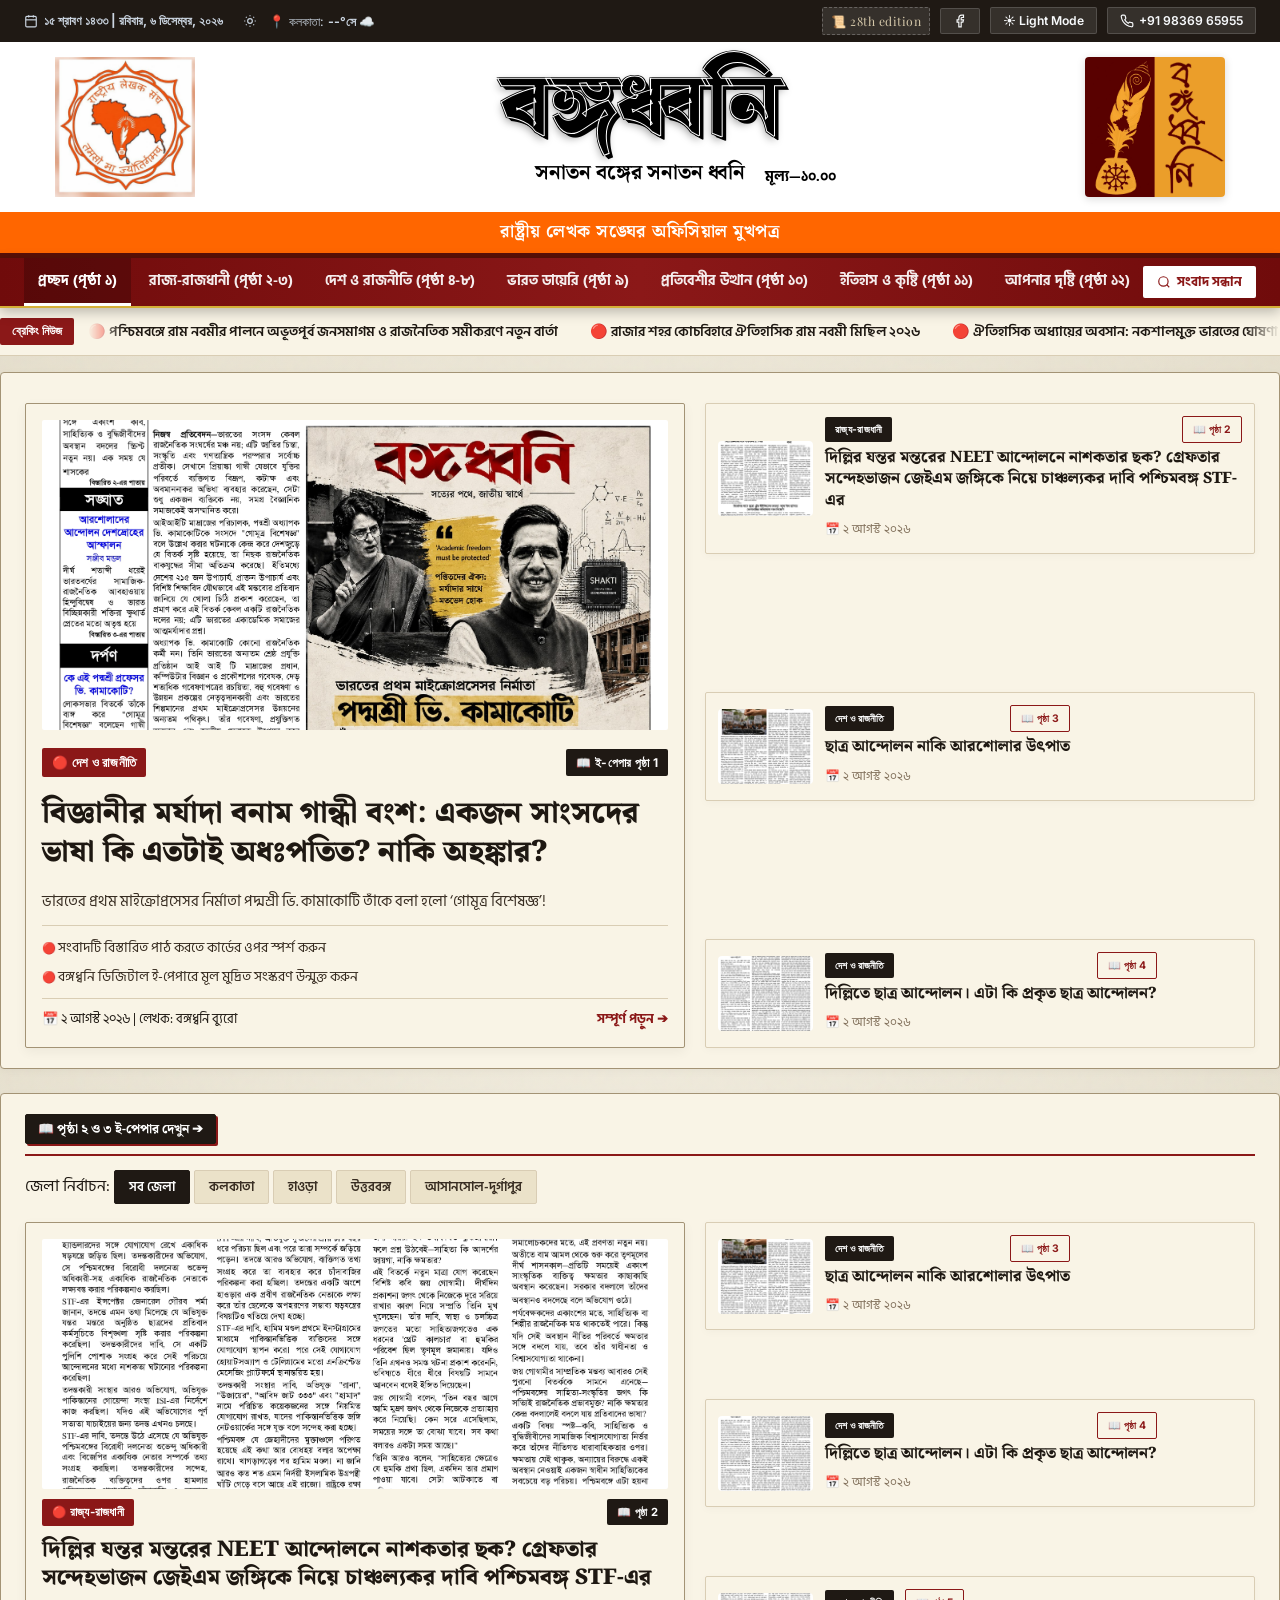
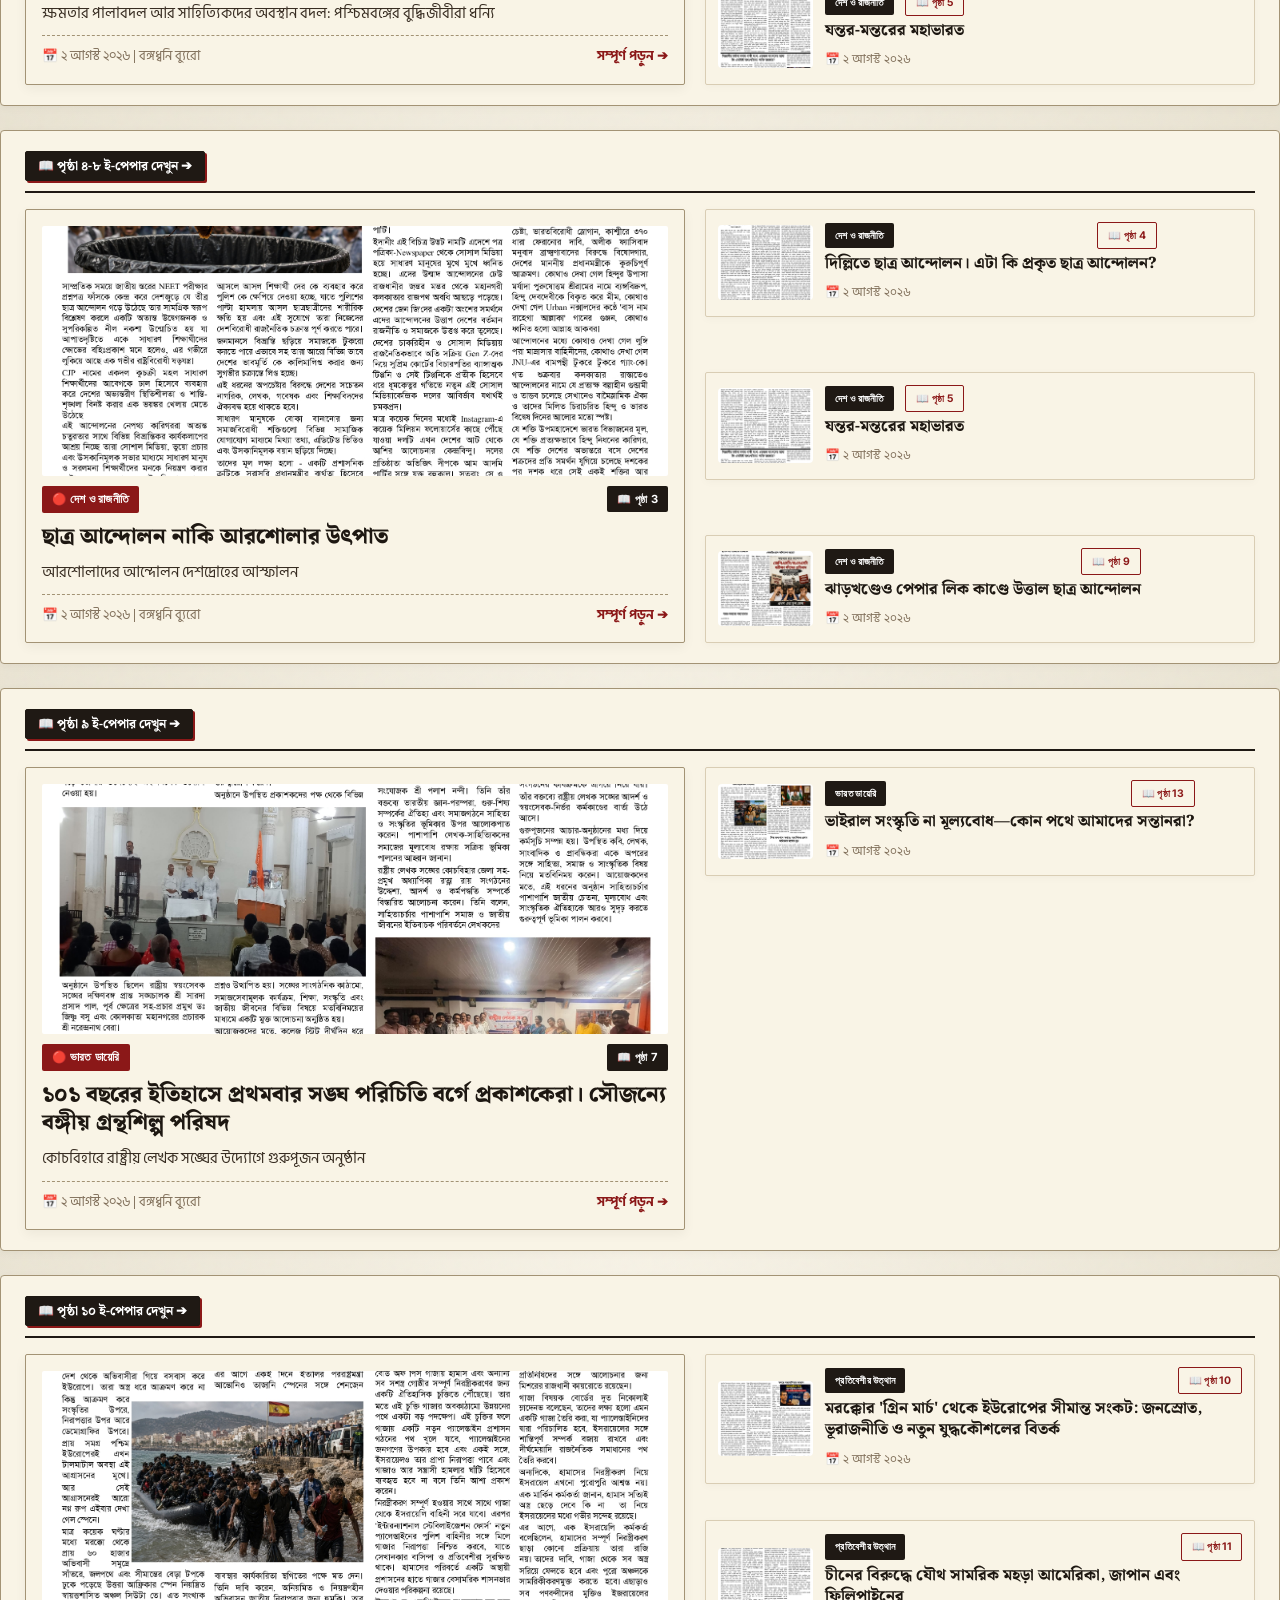
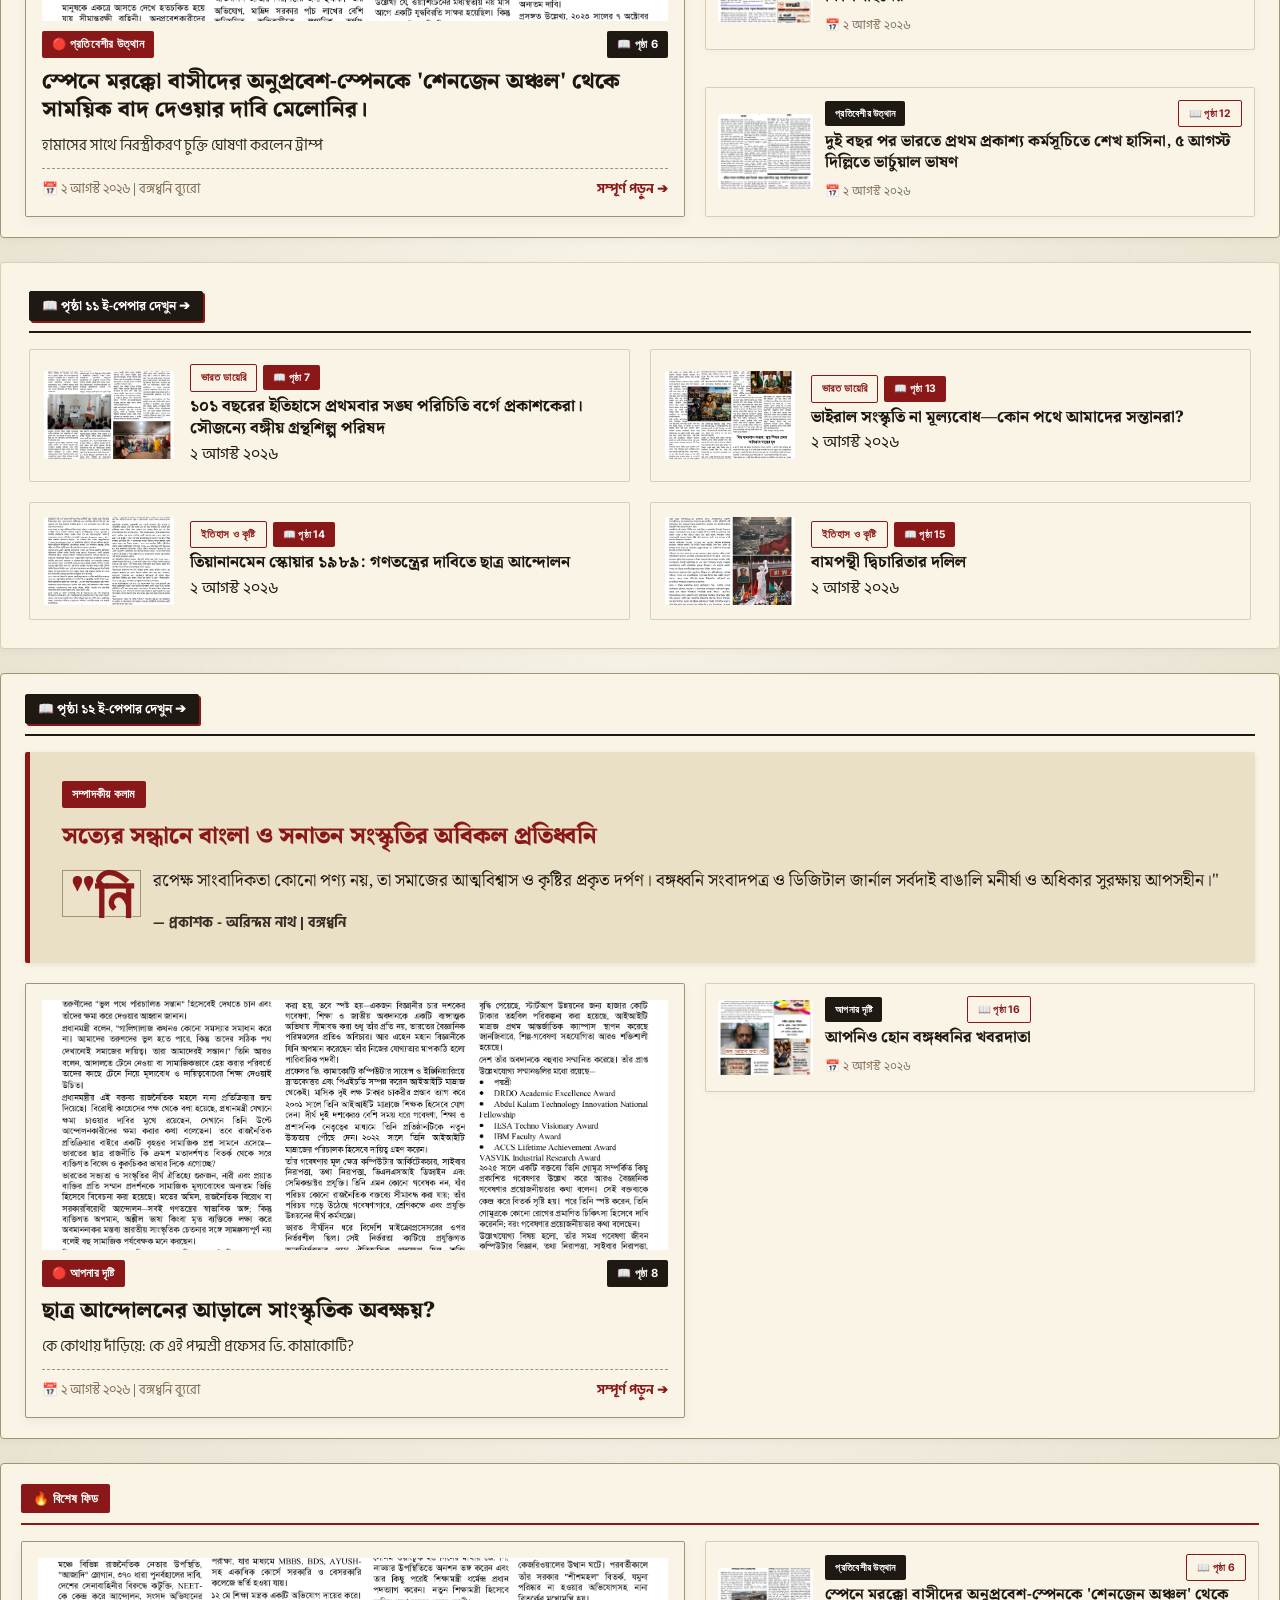
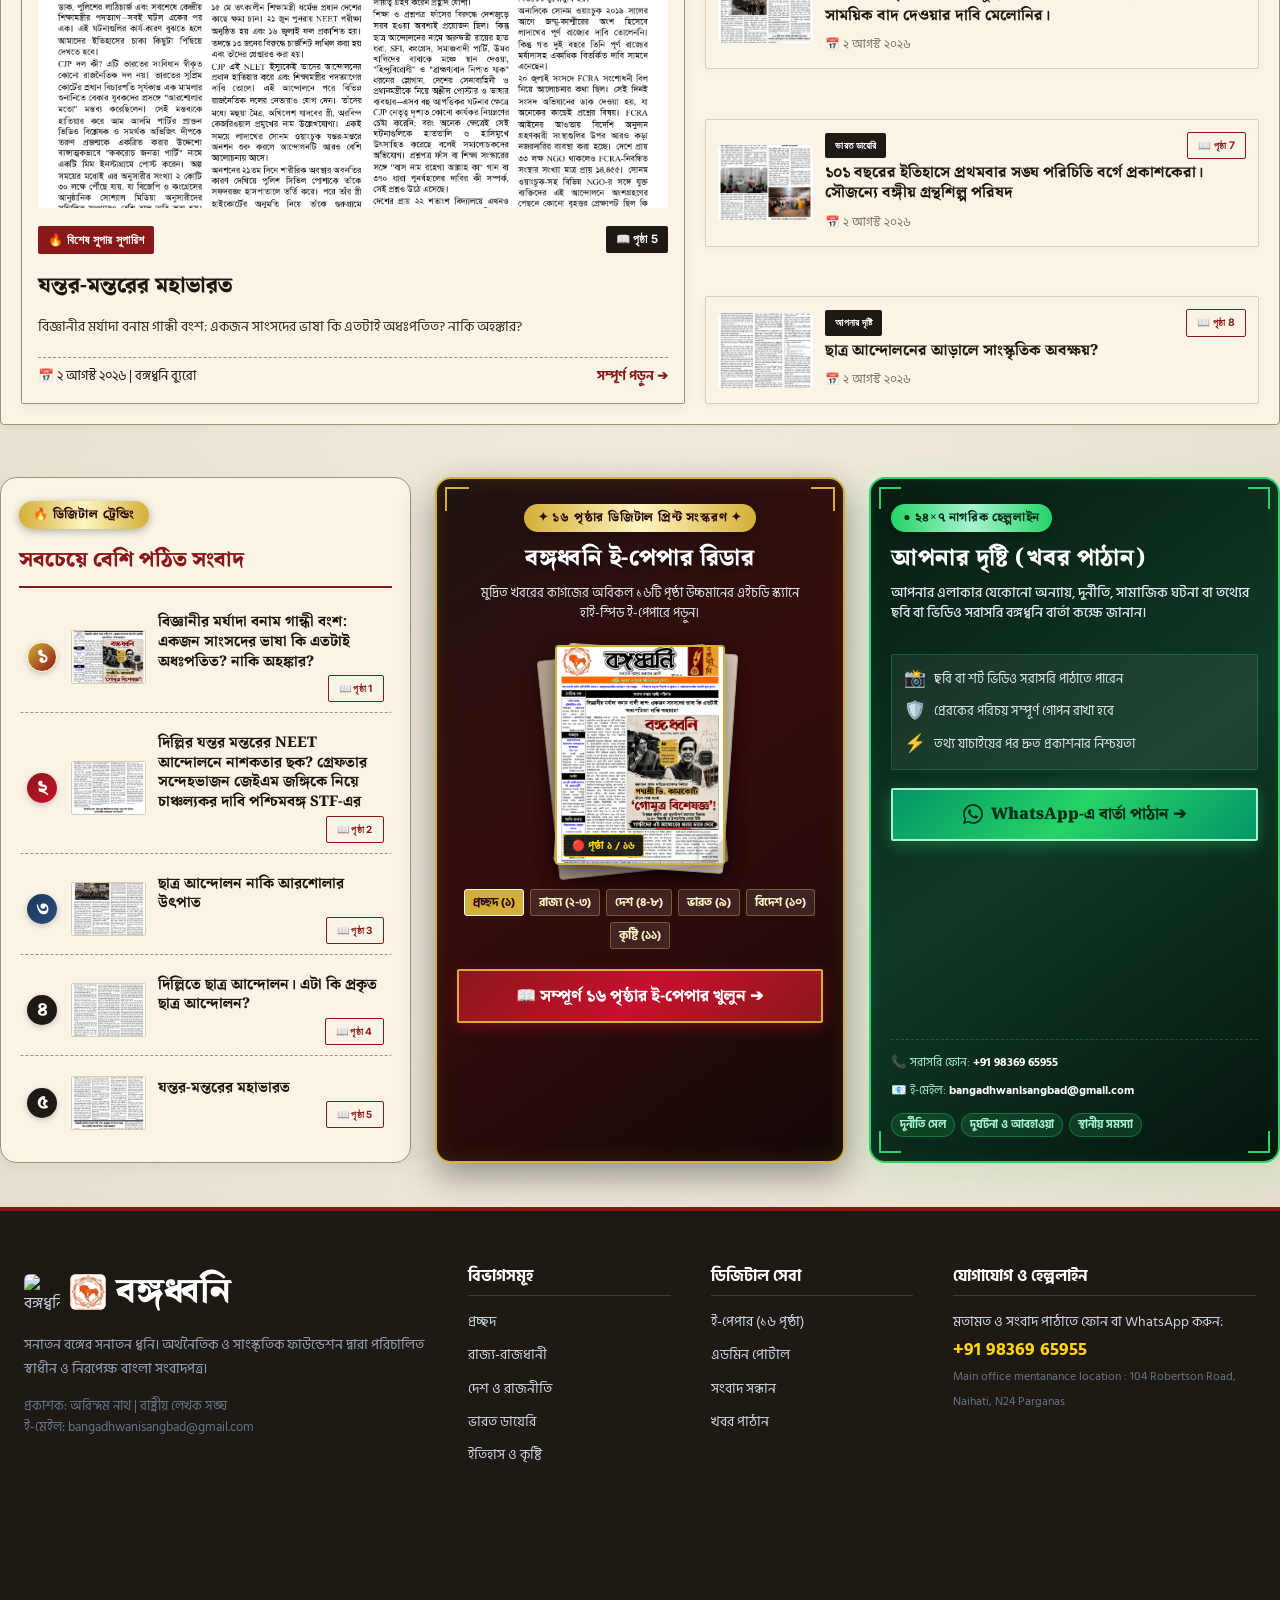
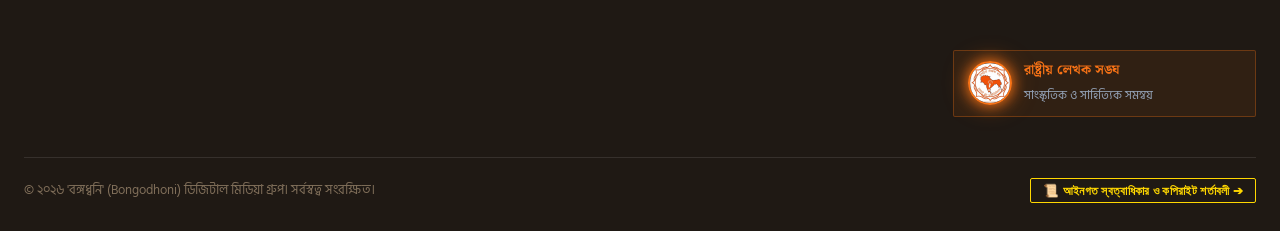
==== commit 3d7a60c4: "Update Jatiyo to Rashtriyo Lekhak Sangha" ====
--- a/index.html
+++ b/index.html
@@ -727,11 +727,11 @@
         <div>
           <div style="display: flex; align-items: center; gap: 10px; margin-bottom: 12px;">
             <img src="logo.png" style="width: 36px; height: 36px; object-fit: contain; border-radius: 6px; flex-shrink: 0;" alt="বঙ্গধ্বনি লোগো" />
-            <img src="sangh_logo.png" style="width: 36px; height: 36px; object-fit: contain; border-radius: 6px; flex-shrink: 0;" title="জাতীয় লেখক সঙ্ঘ" alt="জাতীয় লেখক সঙ্ঘ" draggable="false" />
+            <img src="sangh_logo.png" style="width: 36px; height: 36px; object-fit: contain; border-radius: 6px; flex-shrink: 0;" title="রাষ্ট্রীয় লেখক সঙ্ঘ" alt="রাষ্ট্রীয় লেখক সঙ্ঘ" draggable="false" />
             <div class="footer-brand" style="margin-bottom: 0;">বঙ্গধ্বনি</div>
           </div>
           <p style="font-size: 0.9rem; margin-bottom: 14px; color: #94A3B8; line-height: 1.7;">সনাতন বঙ্গের সনাতন ধ্বনি। অর্থনৈতিক ও সাংস্কৃতিক ফাউন্ডেশন দ্বারা পরিচালিত স্বাধীন ও নিরপেক্ষ বাংলা সংবাদপত্র।</p>
-          <p style="font-size: 0.84rem; color: #64748B; line-height: 1.6;">প্রকাশক: অরিন্দম নাথ | জাতীয় লেখক সঙ্ঘ<br>ই-মেইল: bangadhwanisangbad@gmail.com</p>
+          <p style="font-size: 0.84rem; color: #64748B; line-height: 1.6;">প্রকাশক: অরিন্দম নাথ | রাষ্ট্রীয় লেখক সঙ্ঘ<br>ই-মেইল: bangadhwanisangbad@gmail.com</p>
         </div>
 
         <div>
@@ -765,9 +765,9 @@
           <iframe width="100%" height="200" style="border:0; border-radius: 8px; margin-bottom: 16px; filter: invert(90%) hue-rotate(180deg);" loading="lazy" allowfullscreen src="https://maps.google.com/maps?q=104%20Robertson%20Road,%20Naihati,%20N24%20Parganas&t=&z=15&ie=UTF8&iwloc=&output=embed"></iframe>
 
           <div style="display: flex; align-items: center; gap: 12px; background: rgba(249, 115, 22, 0.08); padding: 8px 14px; border-radius: var(--radius-xs); border: 1px solid rgba(249, 115, 22, 0.3);">
-            <img src="sangh_logo.png" class="sangh-glow-logo" style="width: 44px !important; height: 44px !important; max-width: 44px !important; max-height: 44px !important; border-radius: 50%; border: 2px solid #F97316; box-shadow: 0 0 14px #F97316, 0 0 26px rgba(249, 115, 22, 0.4); object-fit: contain; flex-shrink: 0;" title="জাতীয় লেখক সঙ্ঘ" alt="জাতীয় লেখক সঙ্ঘ" draggable="false" />
+            <img src="sangh_logo.png" class="sangh-glow-logo" style="width: 44px !important; height: 44px !important; max-width: 44px !important; max-height: 44px !important; border-radius: 50%; border: 2px solid #F97316; box-shadow: 0 0 14px #F97316, 0 0 26px rgba(249, 115, 22, 0.4); object-fit: contain; flex-shrink: 0;" title="রাষ্ট্রীয় লেখক সঙ্ঘ" alt="রাষ্ট্রীয় লেখক সঙ্ঘ" draggable="false" />
             <div>
-              <strong style="font-size: 0.85rem; color: #F97316; font-family: var(--font-serif); display: block;">জাতীয় লেখক সঙ্ঘ</strong>
+              <strong style="font-size: 0.85rem; color: #F97316; font-family: var(--font-serif); display: block;">রাষ্ট্রীয় লেখক সঙ্ঘ</strong>
               <small style="font-size: 0.74rem; color: #94A3B8;">সাংস্কৃতিক ও সাহিত্যিক সমন্বয়</small>
             </div>
           </div>
@@ -815,7 +815,7 @@
         <div class="legal-section-block">
           <h3>৩. ট্রেডমার্ক ও বুদ্ধিবৃত্তিক সম্পদ (Trademark & IP Rights)</h3>
           <p>
-            'বঙ্গধ্বনি' (Bongodhoni) নামটি বঙ্গপ্রতিনিধি ইকোনোমিক অ্যান্ড কালচারাল ফাউন্ডেশন এবং জাতীয় লেখক সঙ্ঘের নিবন্ধিত ট্রেডমার্ক। কোনো ব্যক্তি বা প্রতিষ্ঠান এই নাম, প্রতীক বা লোগো ব্যবহার করে বিভ্রান্তি সৃষ্টি করলে তা বুদ্ধিবৃত্তিক সম্পদ লঙ্ঘন (Intellectual Property Infringement) হিসেবে বিবেচিত হবে।
+            'বঙ্গধ্বনি' (Bongodhoni) নামটি বঙ্গপ্রতিনিধি ইকোনোমিক অ্যান্ড কালচারাল ফাউন্ডেশন এবং রাষ্ট্রীয় লেখক সঙ্ঘের নিবন্ধিত ট্রেডমার্ক। কোনো ব্যক্তি বা প্রতিষ্ঠান এই নাম, প্রতীক বা লোগো ব্যবহার করে বিভ্রান্তি সৃষ্টি করলে তা বুদ্ধিবৃত্তিক সম্পদ লঙ্ঘন (Intellectual Property Infringement) হিসেবে বিবেচিত হবে।
           </p>
         </div>
 
@@ -830,7 +830,7 @@
           <h3>৫. প্রকাশনা রেজিস্ট্রি ও আইনগত পরামর্শদাতা (Registration & Counsel)</h3>
           <ul style="list-style: none; padding: 0; display: flex; flex-direction: column; gap: 6px; font-size: 0.88rem; color: var(--text-2);">
             <li>🏛️ <strong>প্রকাশক:</strong> অরিন্দম নাথ</li>
-            <li>📚 <strong>সহ-উদ্যোগ:</strong> জাতীয় লেখক সঙ্ঘ (কেন্দ্রীয় কমিটি)</li>
+            <li>📚 <strong>সহ-উদ্যোগ:</strong> রাষ্ট্রীয় লেখক সঙ্ঘ (কেন্দ্রীয় কমিটি)</li>
             <li>⚖️ <strong>আইনগত পরামর্শদাতা:</strong> লিগ্যাল কেয়ার অ্যাসোসিয়েটস, হাইকোর্ট ক্যালকাটা</li>
           </ul>
         </div>
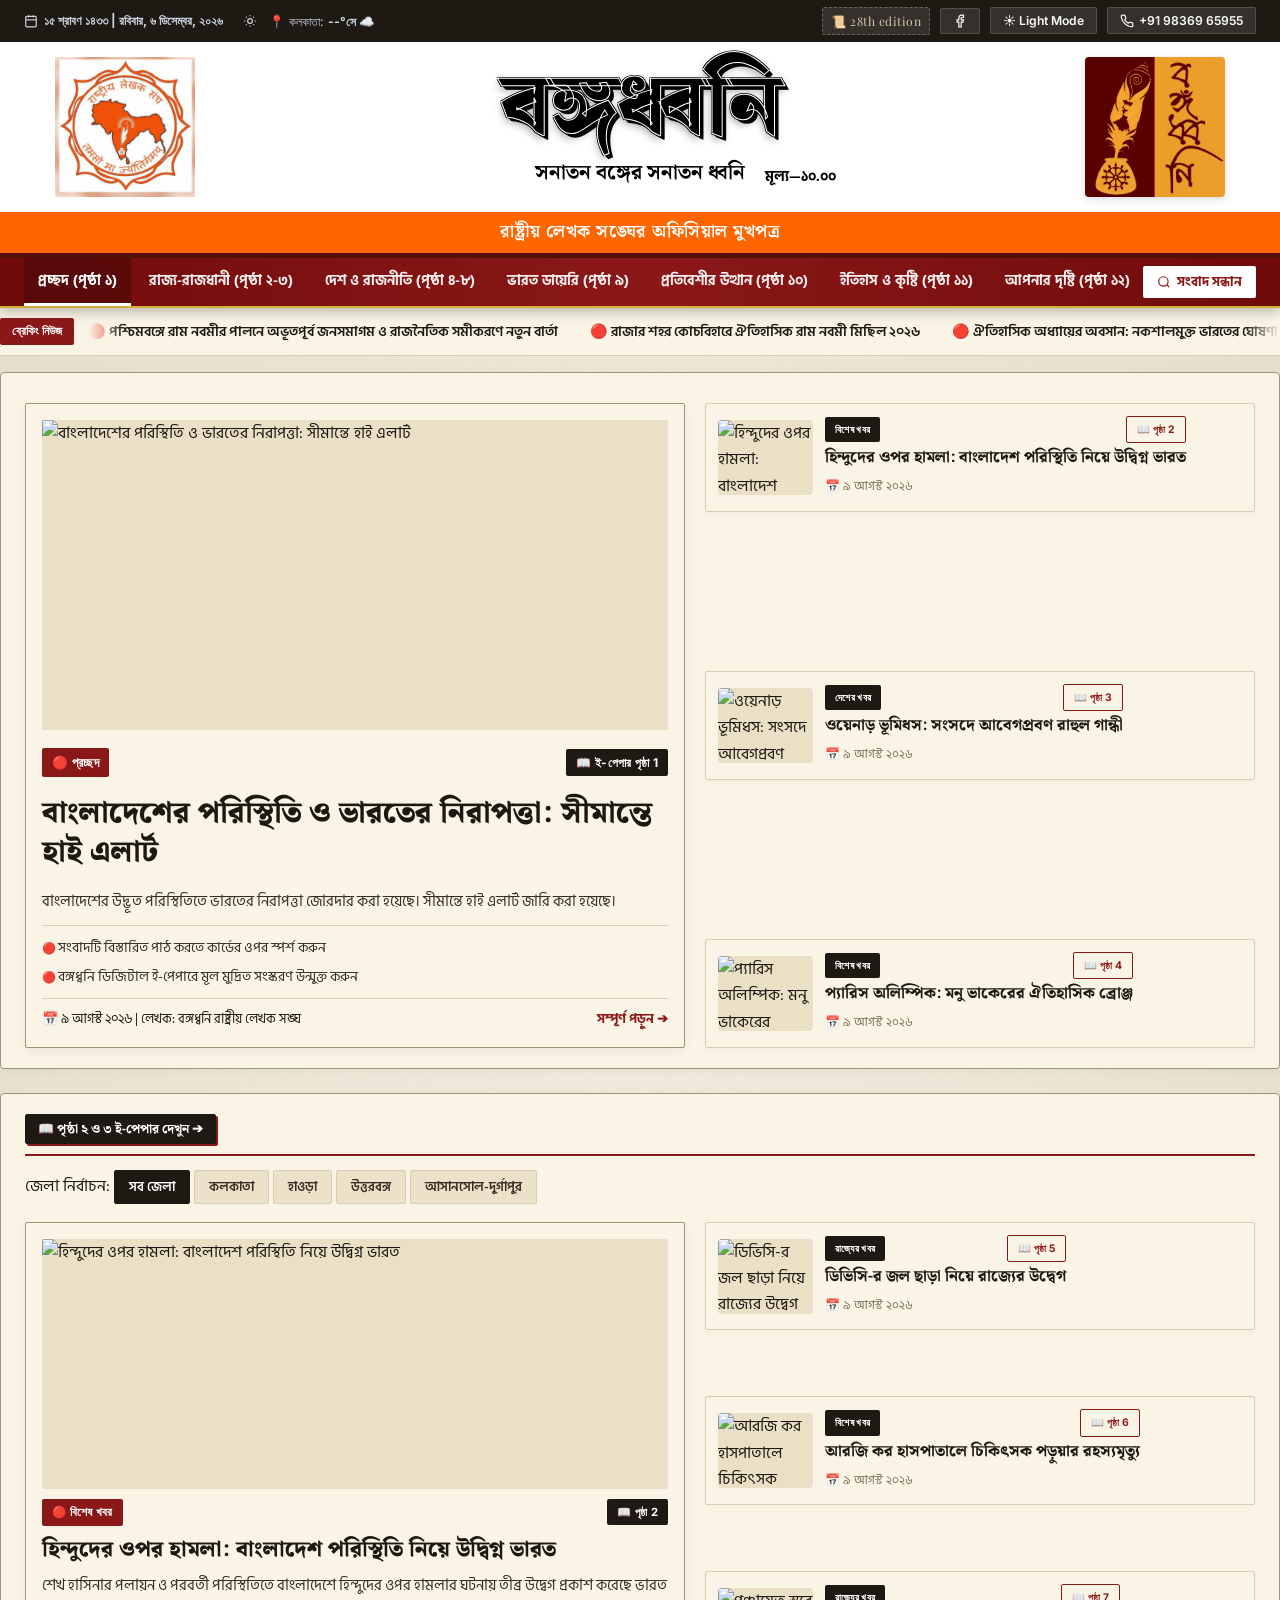
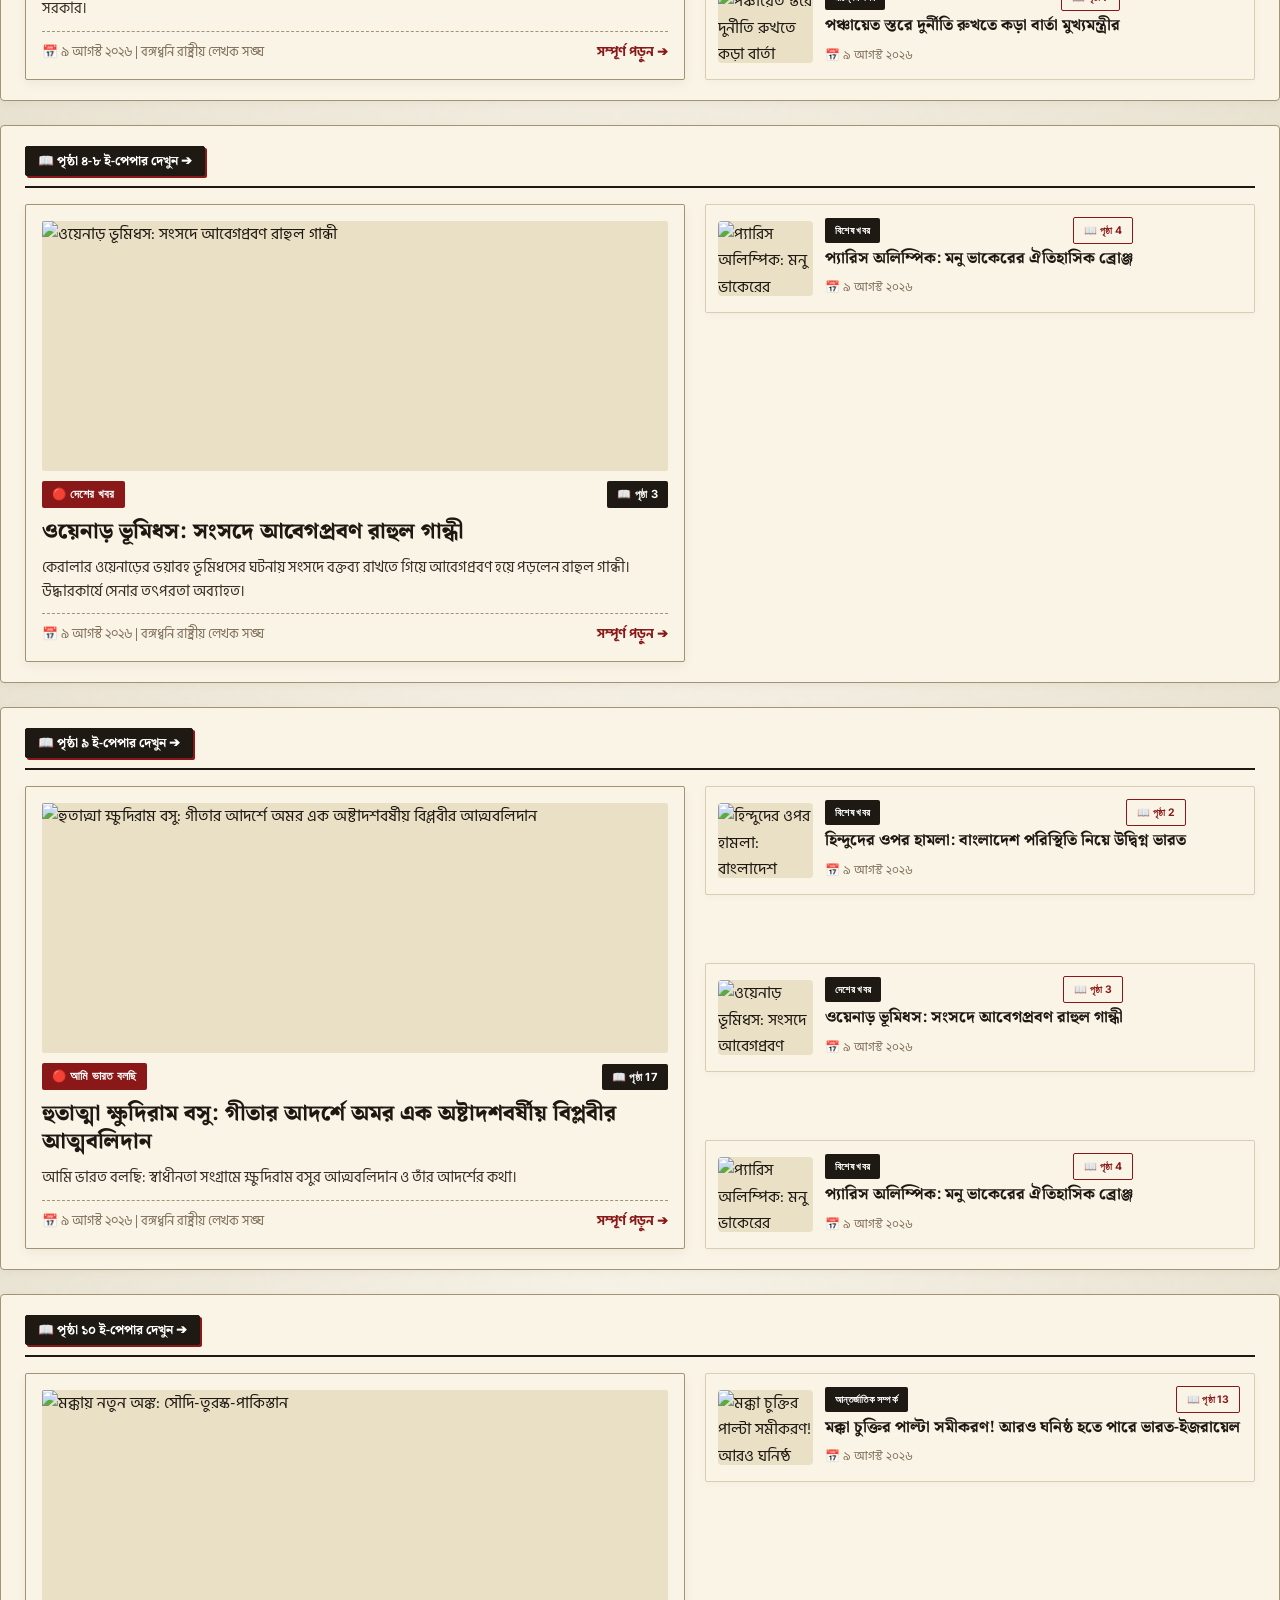
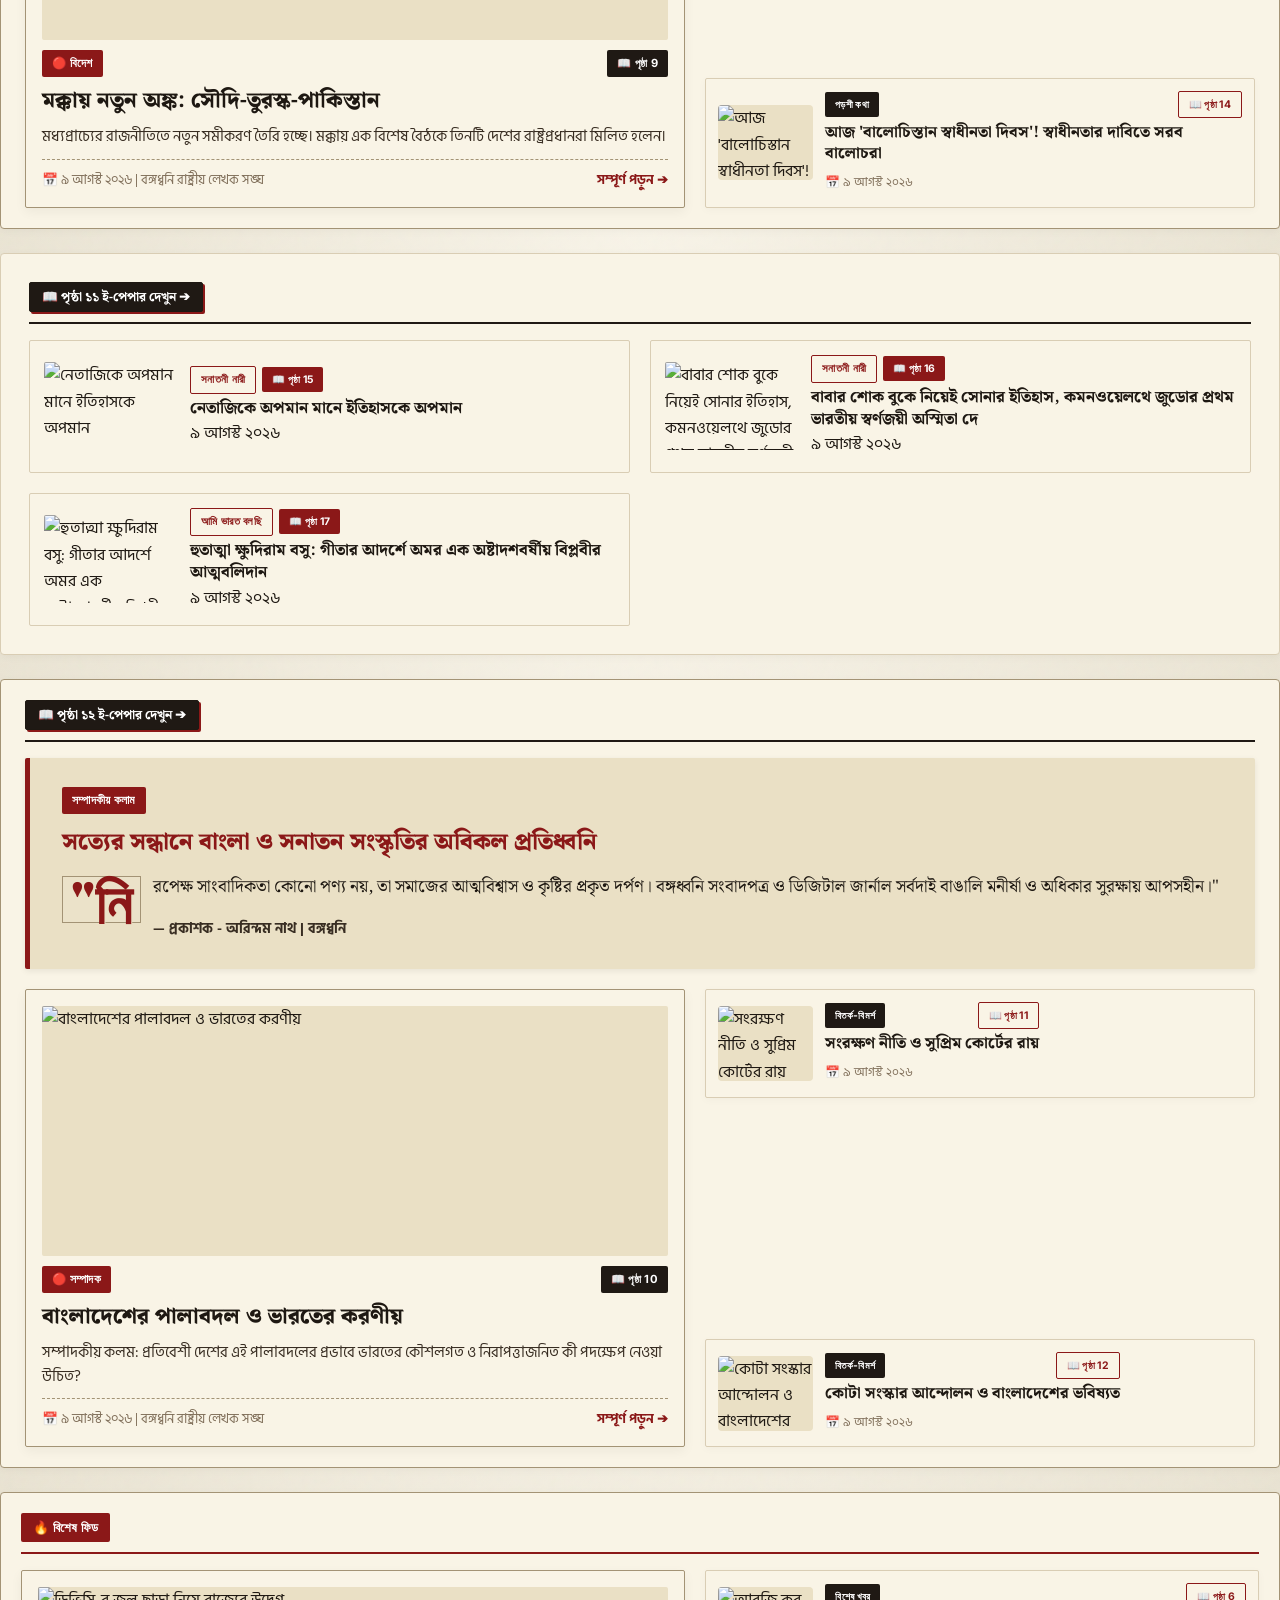
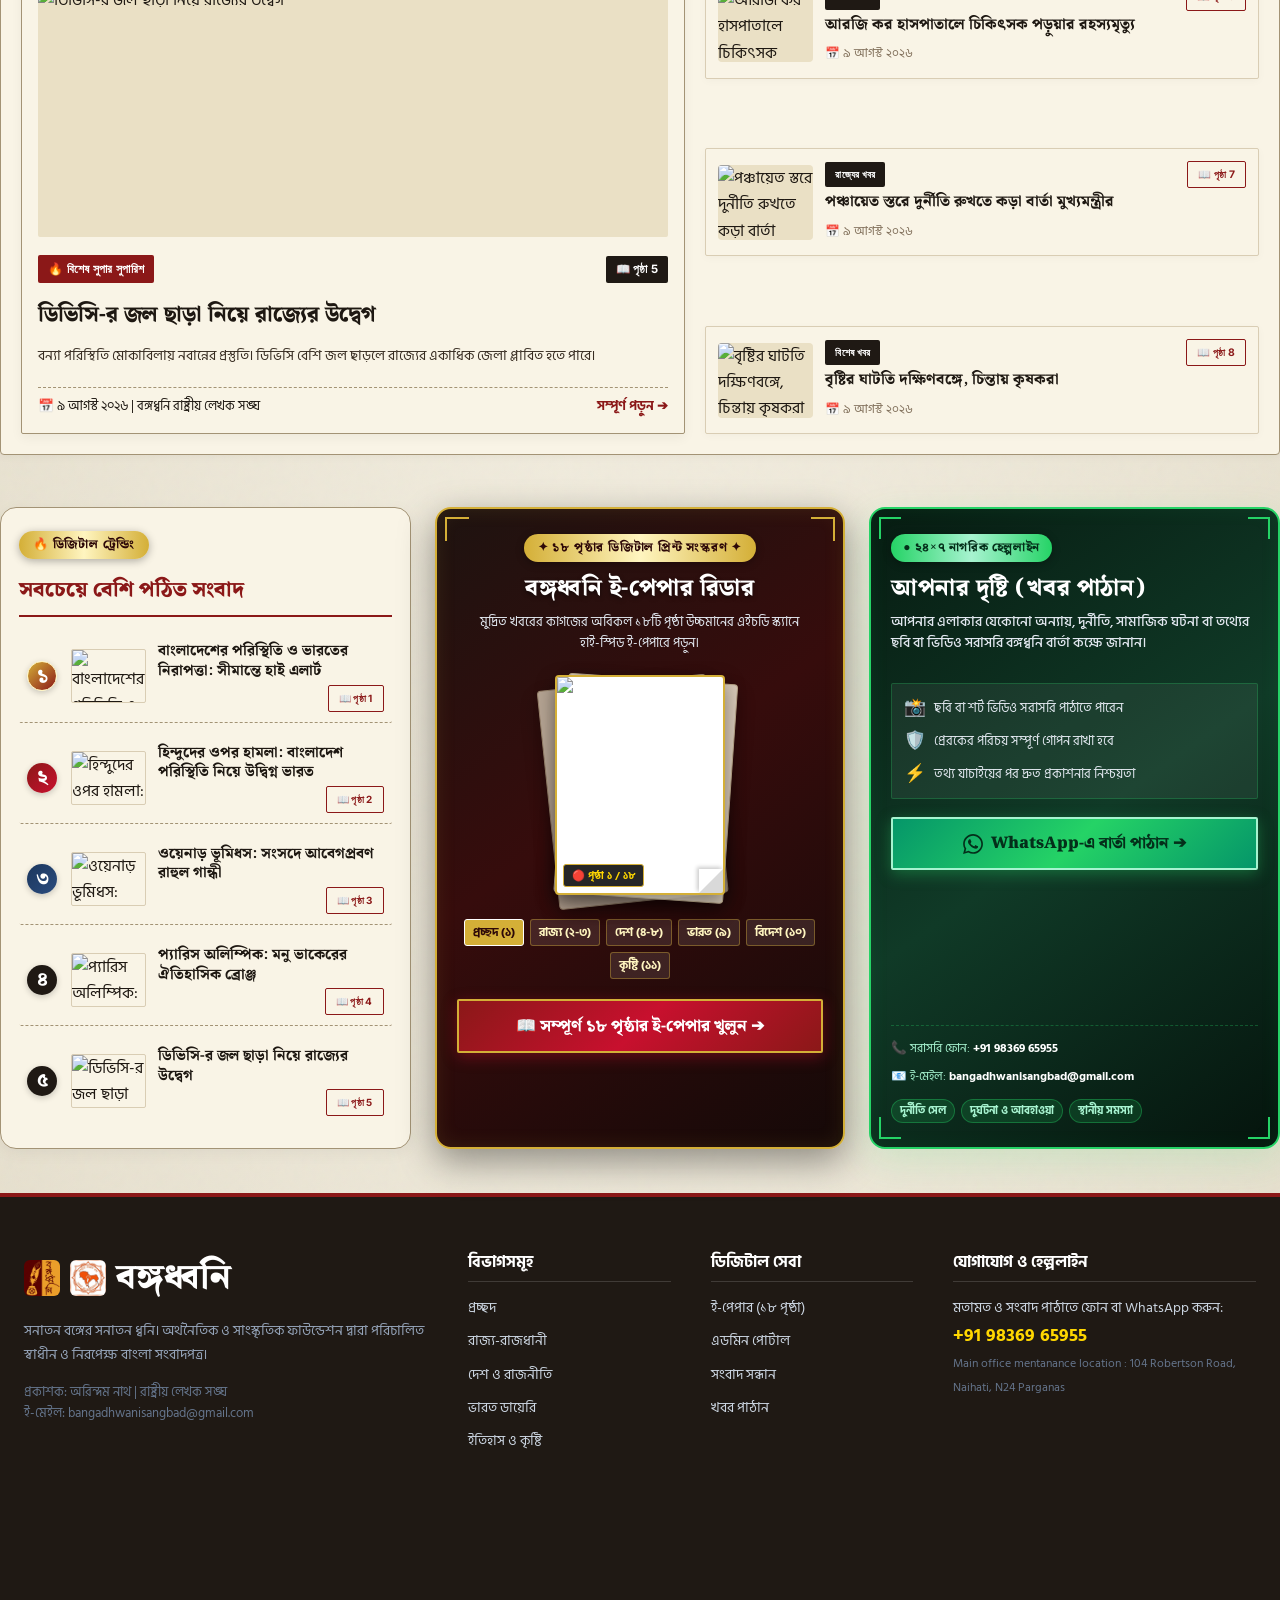
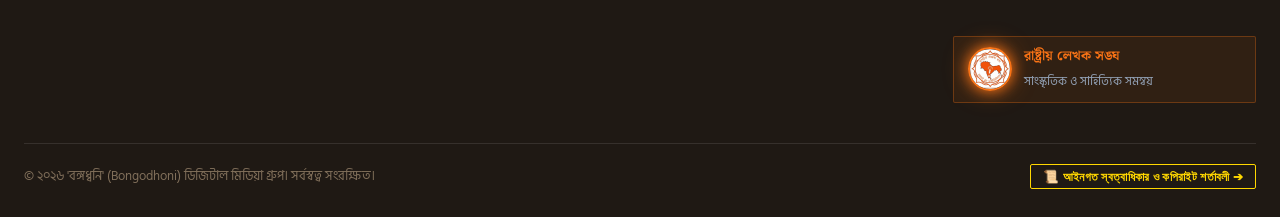
==== commit b5dbd652: "Update Bongo Dhoni for 9 Aug: UI paths, CMS data, footer logo, and legal notice" ====
--- a/index.html
+++ b/index.html
@@ -82,14 +82,14 @@
   <nav class="main-nav">
     <div class="container nav-container">
       <div class="nav-links">
-        <a href="#" class="nav-link active" onclick="handleCategoryNav('all', this); return false;">প্রচ্ছদ (পৃষ্ঠা ১)</a>
-        <a href="#" class="nav-link" onclick="handleCategoryNav('rajya', this); return false;">রাজ্য-রাজধানী (পৃষ্ঠা ২-৩)</a>
-        <a href="#" class="nav-link" onclick="handleCategoryNav('desh', this); return false;">দেশ ও রাজনীতি (পৃষ্ঠা ৪-৮)</a>
-        <a href="#" class="nav-link" onclick="handleCategoryNav('bharat', this); return false;">ভারত ডায়েরি (পৃষ্ঠা ৯)</a>
-        <a href="#" class="nav-link" onclick="handleCategoryNav('neighbour', this); return false;">প্রতিবেশীর উত্থান (পৃষ্ঠা ১০)</a>
-        <a href="#" class="nav-link" onclick="handleCategoryNav('history', this); return false;">ইতিহাস ও কৃষ্টি (পৃষ্ঠা ১১)</a>
-        <a href="#" class="nav-link" onclick="handleCategoryNav('opinion', this); return false;">আপনার দৃষ্টি (পৃষ্ঠা ১২)</a>
-        <a href="#" class="nav-link" onclick="openEPaperModal(1); return false;" style="color: #FFD700; font-weight:900;">📰 ই-পেপার (১৬ পৃষ্ঠা)</a>
+        <a href="/" class="nav-link active" onclick="handleCategoryNav('all', this); return false;">প্রচ্ছদ (পৃষ্ঠা ১)</a>
+        <a href="/rajya" class="nav-link" onclick="handleCategoryNav('rajya', this); return false;">রাজ্য-রাজধানী (পৃষ্ঠা ২-৩)</a>
+        <a href="/desh" class="nav-link" onclick="handleCategoryNav('desh', this); return false;">দেশ ও রাজনীতি (পৃষ্ঠা ৪-৮)</a>
+        <a href="/bharat" class="nav-link" onclick="handleCategoryNav('bharat', this); return false;">ভারত ডায়েরি (পৃষ্ঠা ৯)</a>
+        <a href="/neighbour" class="nav-link" onclick="handleCategoryNav('neighbour', this); return false;">প্রতিবেশীর উত্থান (পৃষ্ঠা ১০)</a>
+        <a href="/history" class="nav-link" onclick="handleCategoryNav('history', this); return false;">ইতিহাস ও কৃষ্টি (পৃষ্ঠা ১১)</a>
+        <a href="/opinion" class="nav-link" onclick="handleCategoryNav('opinion', this); return false;">আপনার দৃষ্টি (পৃষ্ঠা ১২)</a>
+        <a href="#" class="nav-link" onclick="openEPaperModal(1); return false;" style="color: #FFD700; font-weight:900;">📰 ই-পেপার (১৮ পৃষ্ঠা)</a>
       </div>
 
       <div class="nav-right-tools">
@@ -637,19 +637,19 @@
         <div class="epaper-card-gold-corner top-right"></div>
         
         <div class="epaper-card-header">
-          <span class="badge-vintage-gold">✦ ১৬ পৃষ্ঠার ডিজিটাল প্রিন্ট সংস্করণ ✦</span>
+          <span class="badge-vintage-gold">✦ ১৮ পৃষ্ঠার ডিজিটাল প্রিন্ট সংস্করণ ✦</span>
           <h3 class="epaper-card-title">বঙ্গধ্বনি ই-পেপার রিডার</h3>
-          <p class="epaper-card-subtitle">মুদ্রিত খবরের কাগজের অবিকল ১৬টি পৃষ্ঠা উচ্চমানের এইচডি স্ক্যানে হাই-স্পিড ই-পেপারে পড়ুন।</p>
+          <p class="epaper-card-subtitle">মুদ্রিত খবরের কাগজের অবিকল ১৮টি পৃষ্ঠা উচ্চমানের এইচডি স্ক্যানে হাই-স্পিড ই-পেপারে পড়ুন।</p>
         </div>
 
         <!-- 3D Layered Newspaper Stack Preview -->
-        <div class="epaper-3d-stack-wrapper" onclick="openEPaperModal(1)" title="১৬ পৃষ্ঠার ই-পেপার খুলুন">
+        <div class="epaper-3d-stack-wrapper" onclick="openEPaperModal(1)" title="১৮ পৃষ্ঠার ই-পেপার খুলুন">
           <div class="epaper-stack-layer layer-3"></div>
           <div class="epaper-stack-layer layer-2"></div>
           <div class="epaper-stack-layer layer-1">
-            <img src="Bongodhwani 02-08-26-digital version_page-0001.jpg" alt="বঙ্গধ্বনি ই-পেপার প্রথম পৃষ্ঠা" class="epaper-real-page-scan" />
+            <img src="epaper_pages/Bongodhwani 09-08-26-digital version_page-0001.jpg" alt="বঙ্গধ্বনি ই-পেপার প্রথম পৃষ্ঠা" class="epaper-real-page-scan" />
             <div class="epaper-page-curl-corner"></div>
-            <div class="epaper-live-badge">🔴 পৃষ্ঠা ১ / ১৬</div>
+            <div class="epaper-live-badge">🔴 পৃষ্ঠা ১ / ১৮</div>
           </div>
         </div>
 
@@ -664,7 +664,7 @@
         </div>
 
         <button class="btn-epaper-launch-nextlevel" onclick="openEPaperModal(1)">
-          <span>📖 সম্পূর্ণ ১৬ পৃষ্ঠার ই-পেপার খুলুন ➔</span>
+          <span>📖 সম্পূর্ণ ১৮ পৃষ্ঠার ই-পেপার খুলুন ➔</span>
         </button>
       </div>
 
@@ -726,7 +726,7 @@
       <div class="footer-grid">
         <div>
           <div style="display: flex; align-items: center; gap: 10px; margin-bottom: 12px;">
-            <img src="logo.png" style="width: 36px; height: 36px; object-fit: contain; border-radius: 6px; flex-shrink: 0;" alt="বঙ্গধ্বনি লোগো" />
+            <img src="logo1.png" style="width: 36px; height: 36px; object-fit: contain; border-radius: 6px; flex-shrink: 0;" alt="বঙ্গধ্বনি লোগো" />
             <img src="sangh_logo.png" style="width: 36px; height: 36px; object-fit: contain; border-radius: 6px; flex-shrink: 0;" title="রাষ্ট্রীয় লেখক সঙ্ঘ" alt="রাষ্ট্রীয় লেখক সঙ্ঘ" draggable="false" />
             <div class="footer-brand" style="margin-bottom: 0;">বঙ্গধ্বনি</div>
           </div>
@@ -748,7 +748,7 @@
         <div>
           <h4 class="footer-links-title">ডিজিটাল সেবা</h4>
           <ul class="footer-links-list">
-            <li><a href="#" onclick="openEPaperModal(1); return false;">ই-পেপার (১৬ পৃষ্ঠা)</a></li>
+            <li><a href="#" onclick="openEPaperModal(1); return false;">ই-পেপার (১৮ পৃষ্ঠা)</a></li>
             <li><a href="admin.html" target="_blank">এডমিন পোর্টাল</a></li>
             <li><a href="#" onclick="openSearchModal(); return false;">সংবাদ সন্ধান</a></li>
             <li><a href="#" onclick="openWhatsAppTip(); return false;">খবর পাঠান</a></li>
@@ -801,7 +801,7 @@
         <div class="legal-section-block">
           <h3>১. স্বত্বাধিকার ও কপিরাইট আইনগত সুরক্ষা (Copyright Protection)</h3>
           <p>
-            'বঙ্গধ্বনি' (Bongodhoni) ডিজিটাল সংবাদপত্র, দৈনিক ও সাপ্তাহিক মুদ্রিত সংস্করণ, ১৬ পৃষ্ঠার ই-পেপার এইচডি স্ক্যান কপি, লোগো, গ্রাফিক্স, সংবাদ শৈলী এবং ওয়েবসাইটের যাবতীয় বিষয়বস্তু <strong>ভারতীয় কপিরাইট আইন, ১৯৫৭ (Copyright Act, 1957)</strong> এবং আন্তর্জাতিক কপিরাইট কনভেনশন দ্বারা সম্পূর্ণ সুরক্ষিত।
+            'বঙ্গধ্বনি' (Bongodhoni) ডিজিটাল সংবাদপত্র, দৈনিক ও সাপ্তাহিক মুদ্রিত সংস্করণ, ১৮ পৃষ্ঠার ই-পেপার এইচডি স্ক্যান কপি, লোগো, গ্রাফিক্স, সংবাদ শৈলী এবং ওয়েবসাইটের যাবতীয় বিষয়বস্তু <strong>ভারতীয় কপিরাইট আইন, ১৯৫৭ (Copyright Act, 1957)</strong> এবং আন্তর্জাতিক কপিরাইট কনভেনশন দ্বারা সম্পূর্ণ সুরক্ষিত।
           </p>
         </div>
 
@@ -812,26 +812,19 @@
           </p>
         </div>
 
-        <div class="legal-section-block">
-          <h3>৩. ট্রেডমার্ক ও বুদ্ধিবৃত্তিক সম্পদ (Trademark & IP Rights)</h3>
-          <p>
-            'বঙ্গধ্বনি' (Bongodhoni) নামটি বঙ্গপ্রতিনিধি ইকোনোমিক অ্যান্ড কালচারাল ফাউন্ডেশন এবং রাষ্ট্রীয় লেখক সঙ্ঘের নিবন্ধিত ট্রেডমার্ক। কোনো ব্যক্তি বা প্রতিষ্ঠান এই নাম, প্রতীক বা লোগো ব্যবহার করে বিভ্রান্তি সৃষ্টি করলে তা বুদ্ধিবৃত্তিক সম্পদ লঙ্ঘন (Intellectual Property Infringement) হিসেবে বিবেচিত হবে।
-          </p>
-        </div>
 
         <div class="legal-section-block warning-block">
-          <h3>৪. আইনগত পদক্ষেপ ও ক্ষতিপূরণ (Legal Action & Civil/Criminal Liability)</h3>
+          <h3>৩. আইনগত পদক্ষেপ ও ক্ষতিপূরণ (Legal Action & Civil/Criminal Liability)</h3>
           <p>
             কপিরাইট লঙ্ঘন, ডিজিটাল পাইরেসি বা অনুমতি ছাড়া ই-পেপার ও ফাইল বাণিজ্যিকভাবে বিতরণ করা হলে <strong>তথ্যপ্রযুক্তি আইন ২০০০ (IT Act 2000 - Section 66)</strong> এবং দেওয়ানি ও ফৌজদারি আদালতে অনতিবিলম্বে ক্ষতিপূরণ দাবি সহ আইনি মামলা দায়ের করা হবে।
           </p>
         </div>
 
         <div class="legal-section-block">
-          <h3>৫. প্রকাশনা রেজিস্ট্রি ও আইনগত পরামর্শদাতা (Registration & Counsel)</h3>
+          <h3>৪. প্রকাশনা রেজিস্ট্রি ও আইনগত পরামর্শদাতা (Registration & Counsel)</h3>
           <ul style="list-style: none; padding: 0; display: flex; flex-direction: column; gap: 6px; font-size: 0.88rem; color: var(--text-2);">
             <li>🏛️ <strong>প্রকাশক:</strong> অরিন্দম নাথ</li>
             <li>📚 <strong>সহ-উদ্যোগ:</strong> রাষ্ট্রীয় লেখক সঙ্ঘ (কেন্দ্রীয় কমিটি)</li>
-            <li>⚖️ <strong>আইনগত পরামর্শদাতা:</strong> লিগ্যাল কেয়ার অ্যাসোসিয়েটস, হাইকোর্ট ক্যালকাটা</li>
           </ul>
         </div>
       </div>
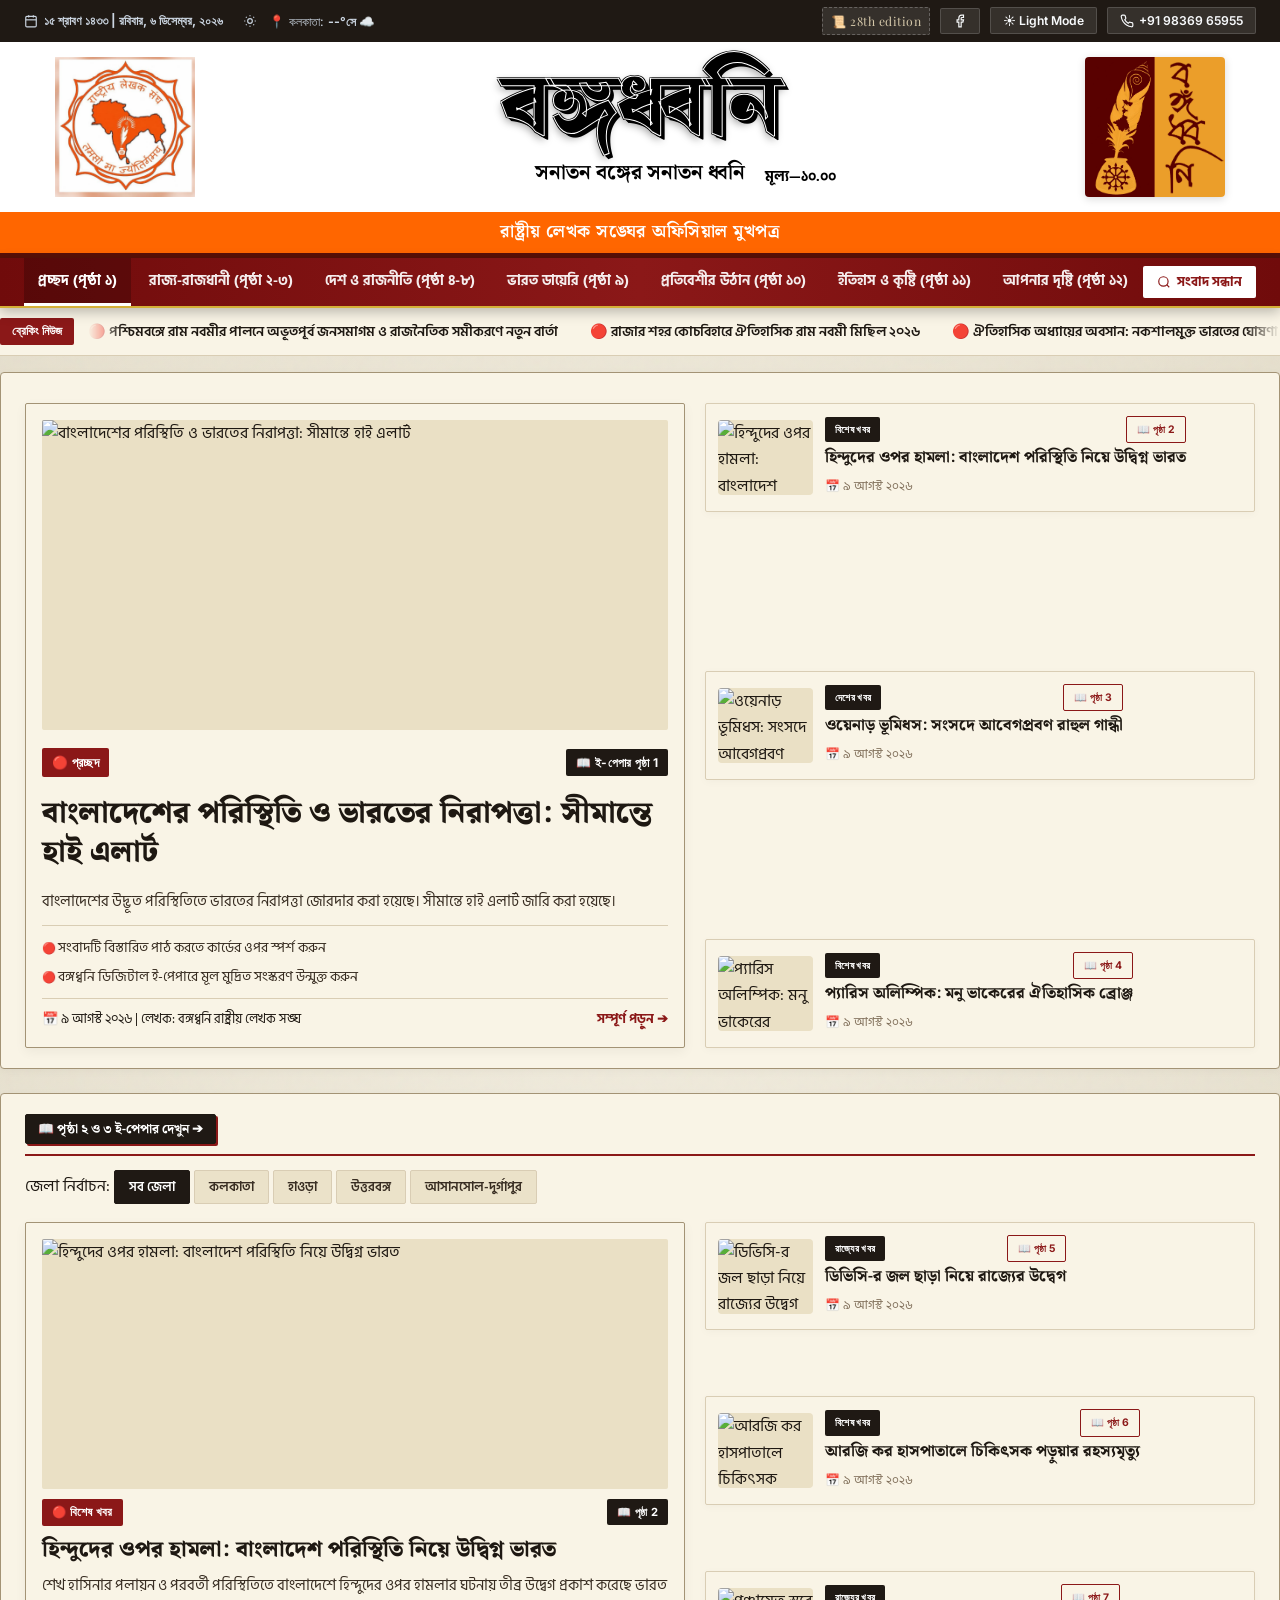
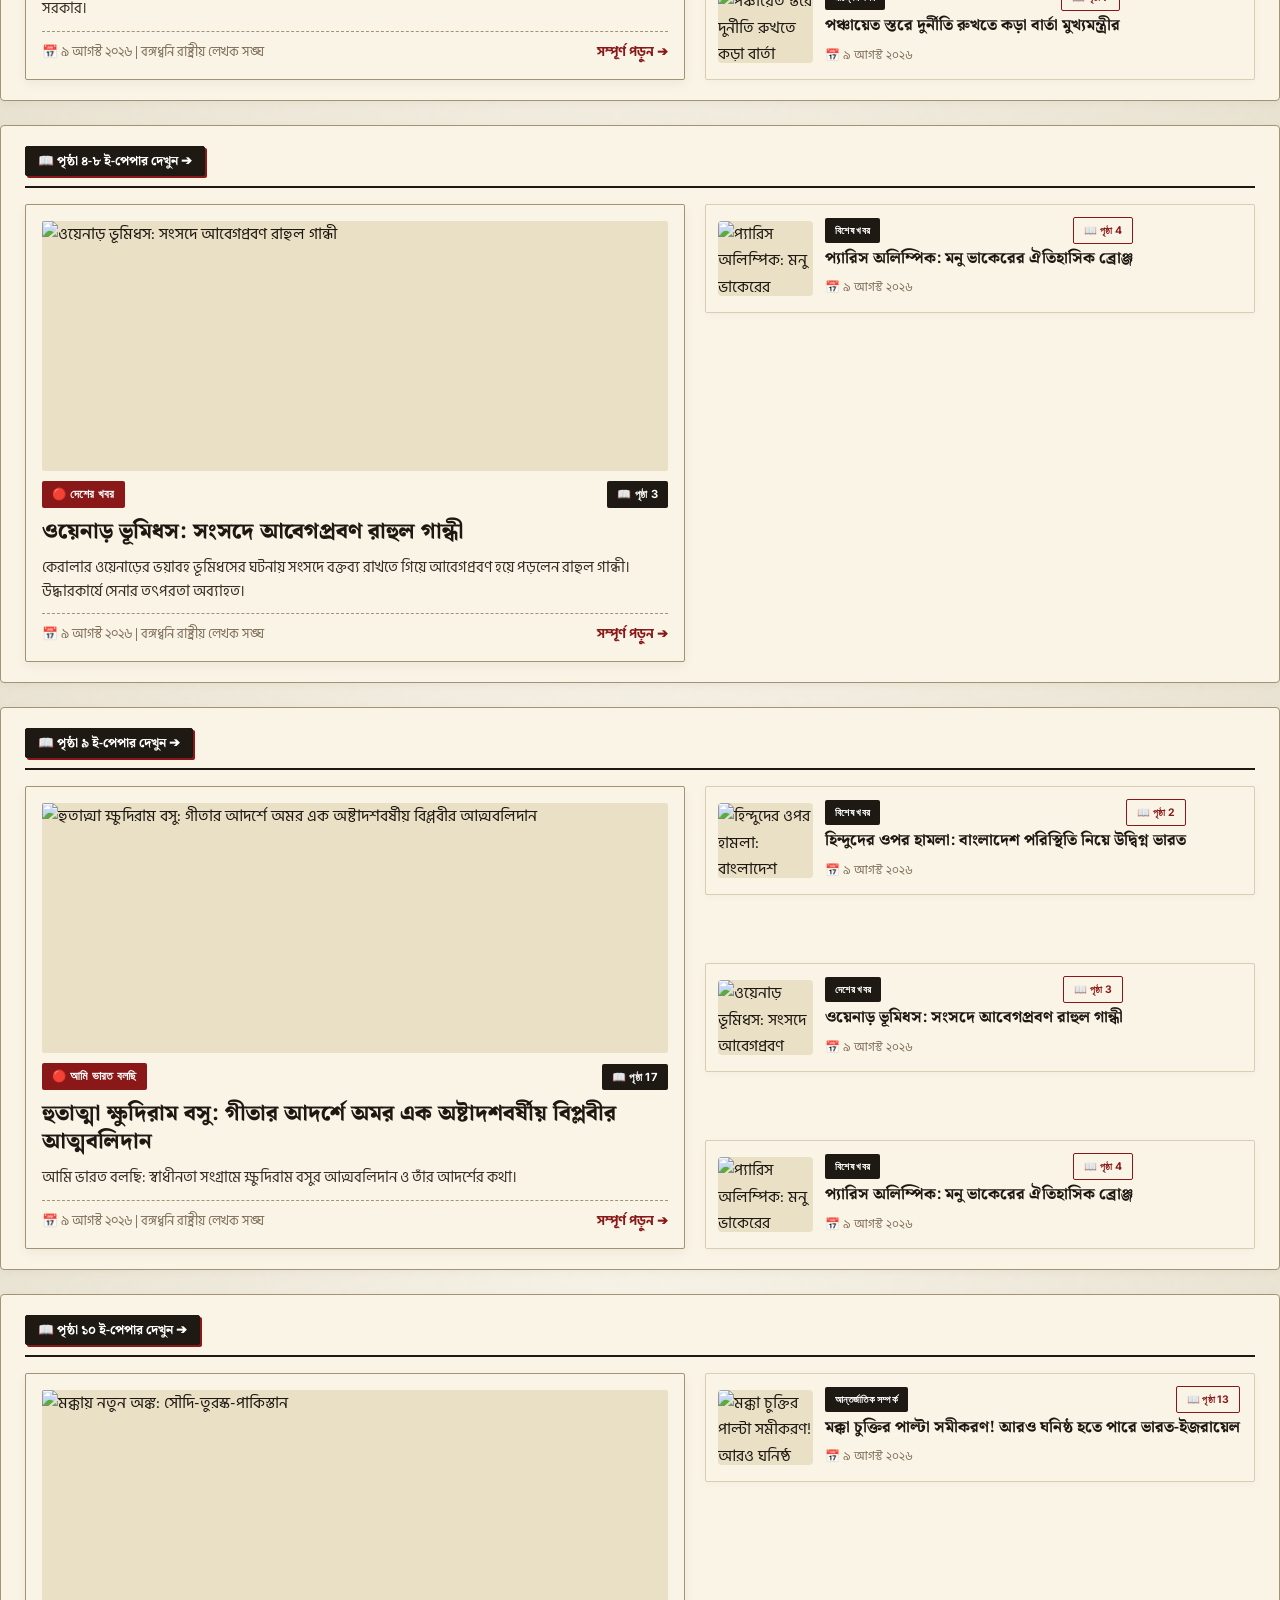
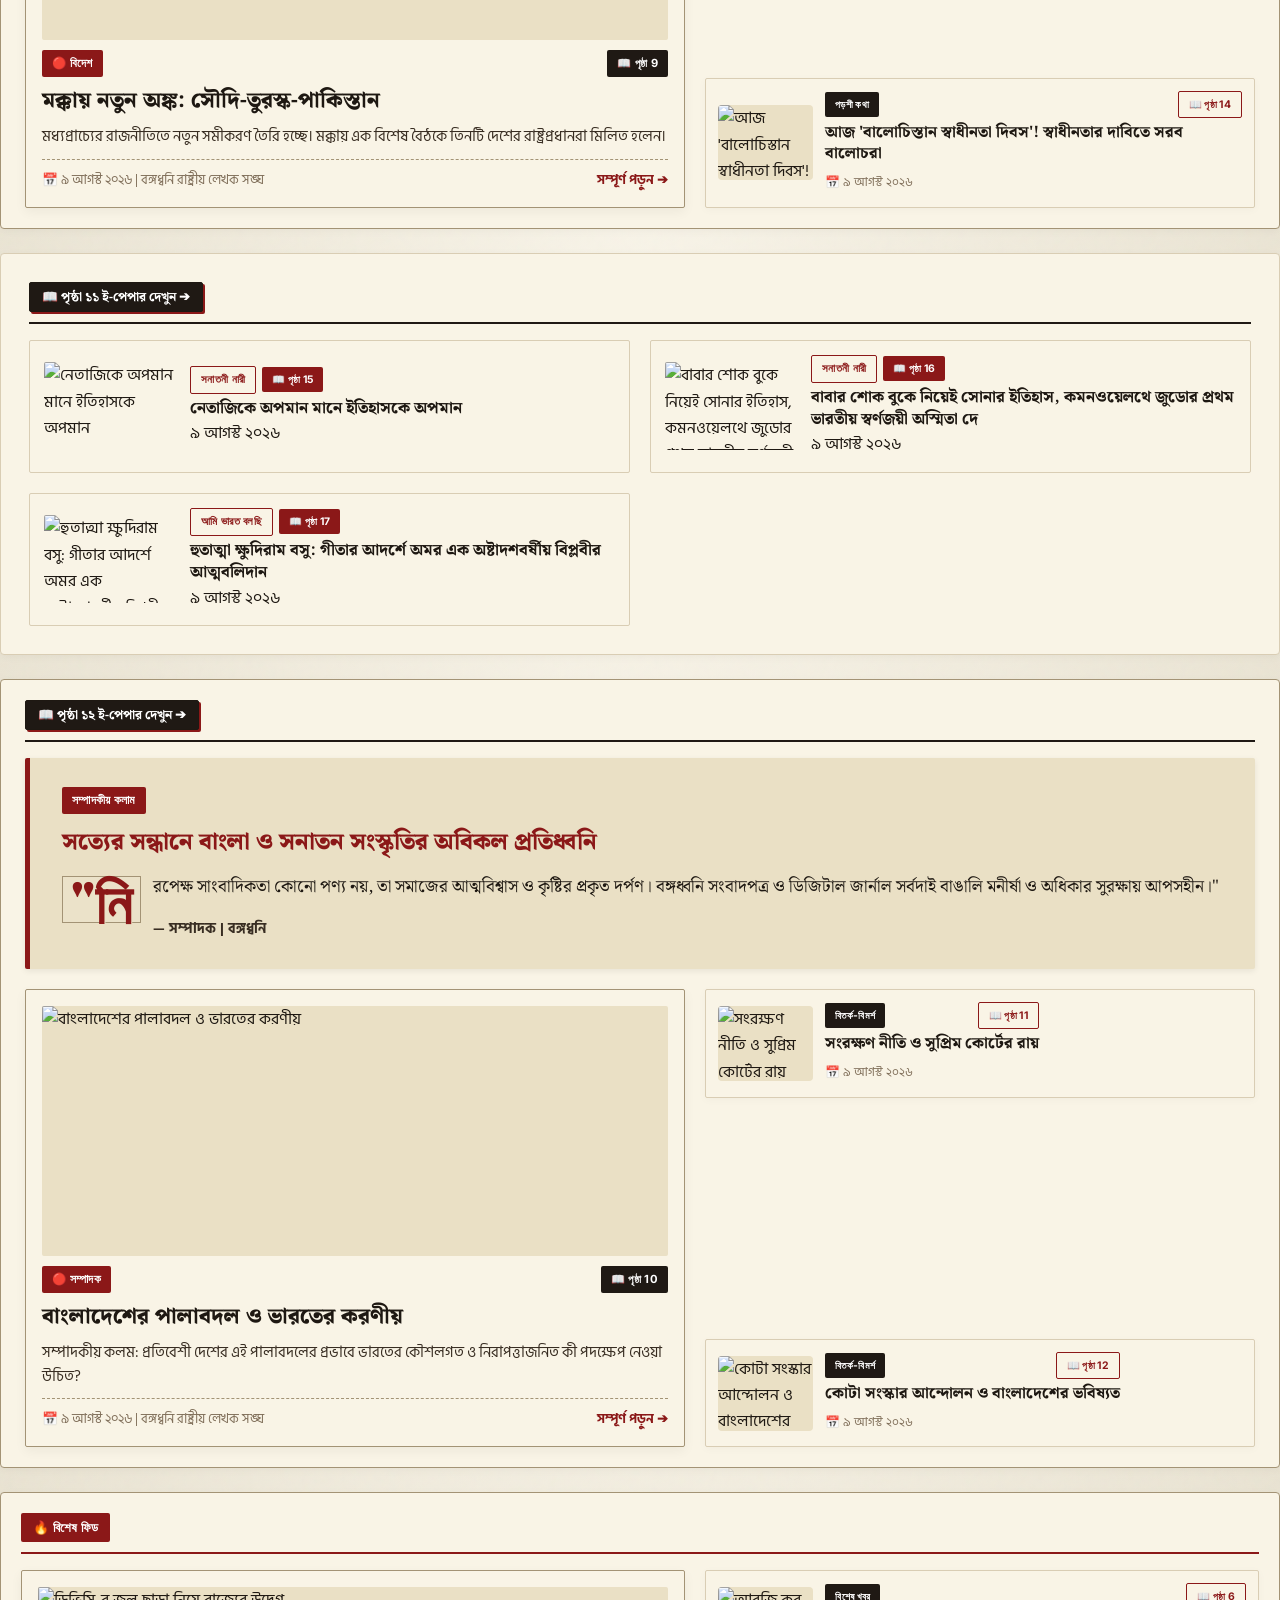
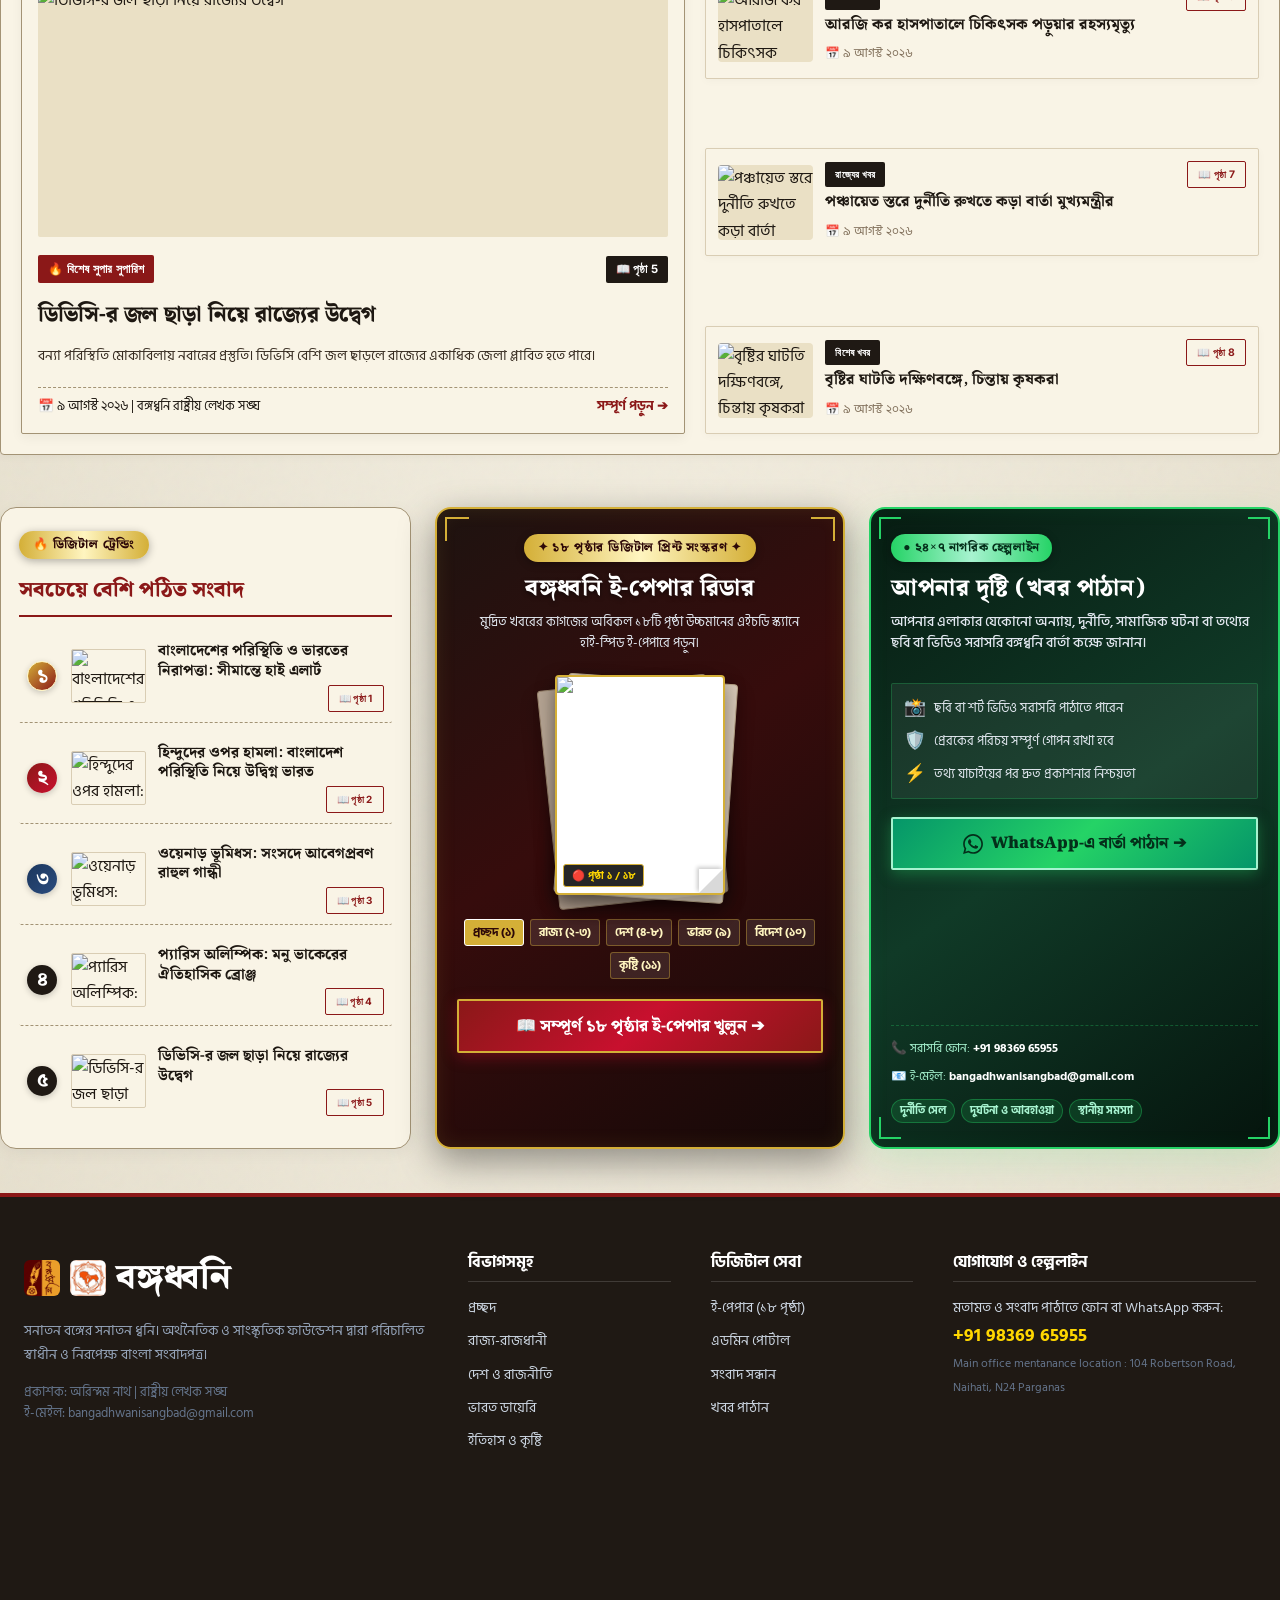
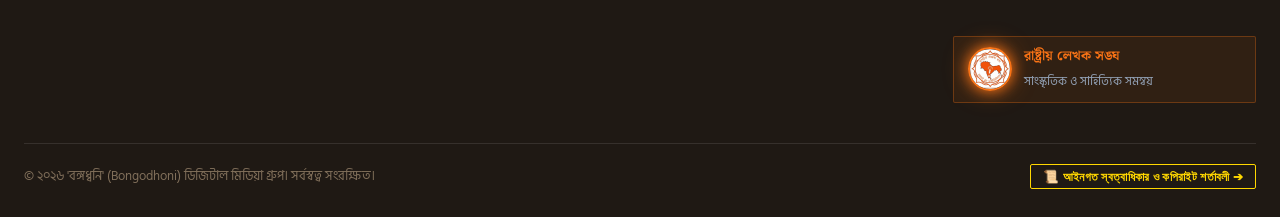
==== commit 8311a36e: "Update text in neighbour category and editor name in editorial section" ====
--- a/index.html
+++ b/index.html
@@ -9,6 +9,7 @@
   <link rel="preconnect" href="https://fonts.gstatic.com" crossorigin>
   <link href="https://fonts.googleapis.com/css2?family=Cinzel:wght@500;700;900&family=IM+Fell+English:ital@0;1&family=Playfair+Display:ital,wght@0,600;0,800;0,900;1,600&family=Noto+Serif+Bengali:wght@400;600;700;800;900&family=Hind+Siliguri:wght@400;500;600;700&family=Inter:wght@400;500;600;700&display=swap" rel="stylesheet">
   <link rel="stylesheet" href="styles.css">
+  <link rel="icon" type="image/png" href="logo1.png">
 </head>
 <body>
 
@@ -86,7 +87,7 @@
         <a href="/rajya" class="nav-link" onclick="handleCategoryNav('rajya', this); return false;">রাজ্য-রাজধানী (পৃষ্ঠা ২-৩)</a>
         <a href="/desh" class="nav-link" onclick="handleCategoryNav('desh', this); return false;">দেশ ও রাজনীতি (পৃষ্ঠা ৪-৮)</a>
         <a href="/bharat" class="nav-link" onclick="handleCategoryNav('bharat', this); return false;">ভারত ডায়েরি (পৃষ্ঠা ৯)</a>
-        <a href="/neighbour" class="nav-link" onclick="handleCategoryNav('neighbour', this); return false;">প্রতিবেশীর উত্থান (পৃষ্ঠা ১০)</a>
+        <a href="/neighbour" class="nav-link" onclick="handleCategoryNav('neighbour', this); return false;">প্রতিবেশীর উঠান (পৃষ্ঠা ১০)</a>
         <a href="/history" class="nav-link" onclick="handleCategoryNav('history', this); return false;">ইতিহাস ও কৃষ্টি (পৃষ্ঠা ১১)</a>
         <a href="/opinion" class="nav-link" onclick="handleCategoryNav('opinion', this); return false;">আপনার দৃষ্টি (পৃষ্ঠা ১২)</a>
         <a href="#" class="nav-link" onclick="openEPaperModal(1); return false;" style="color: #FFD700; font-weight:900;">📰 ই-পেপার (১৮ পৃষ্ঠা)</a>
@@ -377,12 +378,12 @@
       </div>
     </section>
 
-    <!-- 5. NEIGHBOURS SECTION (প্রতিবেশীর উত্থান) -->
+    <!-- 5. NEIGHBOURS SECTION (প্রতিবেশীর উঠান) -->
     <section id="section-neighbour" class="category-section-block reveal">
       <div class="section-header" style="display:flex; justify-content:space-between; align-items:center; flex-wrap:wrap; gap:12px; margin-bottom:16px; border-bottom:2px solid var(--navy); padding-bottom:10px;">
         <div>
           <span style="font-size:0.75rem; color:var(--crimson); font-weight:bold; text-transform:uppercase; letter-spacing:1px; display:block;">ভূ-রাজনীতি ও আন্তর্জাতিক</span>
-          <h2 class="section-title" style="margin:0; font-size:1.6rem;">প্রতিবেশীর উত্থান</h2>
+          <h2 class="section-title" style="margin:0; font-size:1.6rem;">প্রতিবেশীর উঠান</h2>
         </div>
         <button class="epaper-btn-header vintage-btn" onclick="openEPaperModal(10)" style="font-size:0.8rem; padding:4px 12px;">
           📖 পৃষ্ঠা ১০ ই-পেপার দেখুন ➔
@@ -474,7 +475,7 @@
           "নিরপেক্ষ সাংবাদিকতা কোনো পণ্য নয়, তা সমাজের আত্মবিশ্বাস ও কৃষ্টির প্রকৃত দর্পণ। বঙ্গধ্বনি সংবাদপত্র ও ডিজিটাল জার্নাল সর্বদাই বাঙালি মনীর্ষা ও অধিকার সুরক্ষায় আপসহীন।"
         </blockquote>
         <div style="font-size: 0.9rem; color: var(--text-2); font-weight: 700;">
-          — প্রকাশক - অরিন্দম নাথ | বঙ্গধ্বনি
+          — সম্পাদক | বঙ্গধ্বনি
         </div>
       </div>
 
@@ -858,7 +859,7 @@
             <option value="6">পৃষ্ঠা ৭ (বাণিজ্য ও অর্থনীতি)</option>
             <option value="7">পৃষ্ঠা ৮ (খেলাধুলা)</option>
             <option value="8">পৃষ্ঠা ৯ (ভারত ডায়েরি)</option>
-            <option value="9">পৃষ্ঠা ১০ (প্রতিবেশীর উত্থান)</option>
+            <option value="9">পৃষ্ঠা ১০ (প্রতিবেশীর উঠান)</option>
             <option value="10">পৃষ্ঠা ১১ (ইতিহাস ও কৃষ্টি)</option>
             <option value="11">পৃষ্ঠা ১২ (আপনার দৃষ্টি)</option>
             <option value="12">পৃষ্ঠা ১৩ (বিশেষ নিবন্ধ)</option>
--- a/styles.css
+++ b/styles.css
@@ -2076,50 +2076,145 @@
    COMPREHENSIVE MOBILE RESPONSIVENESS (SMARTPHONES & TABLETS)
    ================================================================ */
 @media (max-width: 900px) {
+  /* ========================================================
+     ZERO-TOLERANCE MOBILE OVERRIDES
+     ======================================================== */
+  * {
+    box-sizing: border-box !important;
+  }
+  
+  html, body {
+    overflow-x: hidden !important;
+    width: 100vw !important;
+    max-width: 100vw !important;
+    margin: 0 !important;
+    padding: 0 !important;
+    position: relative;
+  }
+  
+  img, video, canvas, iframe, svg {
+    max-width: 100% !important;
+    height: auto !important;
+  }
+  
+  /* Prevent text strings from overflowing the container */
+  p, h1, h2, h3, h4, h5, h6, span {
+    word-wrap: break-word !important;
+    overflow-wrap: break-word !important;
+  }
+
   /* General Containers */
-  .container { padding: 0 16px !important; }
+  .container { max-width: 100vw !important; padding: 0 12px !important; overflow-x: hidden !important; box-sizing: border-box !important; }
   
   /* Brand Header */
-  .brand-header-content { flex-direction: column !important; align-items: center !important; text-align: center; gap: 16px; }
-  .brand-logo-area { align-items: center !important; text-align: center; }
-  .brand-title { font-size: 2.2rem !important; }
+  .brand-header-content { flex-direction: column !important; align-items: center !important; text-align: center; gap: 16px; width: 100%; }
+  .brand-logo-area { align-items: center !important; text-align: center; width: 100%; justify-content: center; }
+  .brand-title { font-size: 2.2rem !important; text-align: center; }
   
   /* Main Nav */
-  .main-nav-list { flex-wrap: wrap; justify-content: center; gap: 12px; padding: 10px 0; }
+  .main-nav-list { flex-wrap: wrap; justify-content: center; gap: 12px; padding: 10px 0; width: 100%; }
   .main-nav-link { font-size: 0.95rem; padding: 6px 12px; }
   
   /* Grids to Single Column */
-  .vintage-masthead-grid { grid-template-columns: 1fr !important; gap: 16px; }
-  .hero-news-card { grid-template-columns: 1fr !important; }
-  .anandabazar-section-grid { grid-template-columns: 1fr !important; }
-  .sub-news-grid { grid-template-columns: 1fr !important; }
-  .news-horizontal-list { grid-template-columns: 1fr !important; }
-  .bottom-widgets-grid { grid-template-columns: 1fr !important; }
-  .footer-grid { grid-template-columns: 1fr !important; gap: 24px; text-align: center; }
+  .vintage-masthead-grid, .hero-news-card, .anandabazar-section-grid, .sub-news-grid, .news-horizontal-list, .bottom-widgets-grid, .footer-grid, .article-modal-split, .sheet-content-grid { 
+    display: flex !important; 
+    flex-direction: column !important; 
+    width: 100% !important; 
+    gap: 16px; 
+  }
+  .footer-grid { text-align: center; gap: 24px; }
   
   /* Top Nav Date & Auth */
-  .top-nav-content { flex-direction: column; text-align: center; gap: 8px; }
+  .top-nav-content { flex-direction: column; text-align: center; gap: 8px; width: 100%; }
   
   /* Section Header */
-  .section-header-nextlevel { flex-direction: column; text-align: center; gap: 12px; }
+  .section-header-nextlevel { flex-direction: column; text-align: center; gap: 12px; width: 100%; }
+  
+  /* Modals Base */
+  .modal-backdrop { padding: 10px !important; box-sizing: border-box !important; }
   
   /* Article Modals */
-  .article-modal-split { grid-template-columns: 1fr !important; }
-  .article-modal { padding: 20px; width: 95%; margin: 10px auto; }
-  .article-modal-image img { height: auto !important; max-height: 250px; }
-  .article-modal-title { font-size: 1.6rem !important; }
+  .article-modal, .legal-modal-container { 
+    width: 100% !important; 
+    max-width: 100% !important; 
+    margin: 0 auto !important; 
+    max-height: 90vh !important;
+    border-radius: 12px !important;
+    padding: 20px !important;
+    overflow-y: auto !important;
+    box-sizing: border-box !important;
+  }
+  .article-modal-image img { height: auto !important; max-height: 220px !important; width: 100% !important; object-fit: cover !important; border-radius: 8px !important; }
+  .article-modal-title { font-size: 1.5rem !important; line-height: 1.3 !important; }
   
-  /* E-Paper Modal */
-  .epaper-modal { padding: 16px; width: 95%; margin: 10px auto; }
-  .epaper-modal-header { flex-direction: column; text-align: center; gap: 16px; }
-  .epaper-controls { flex-wrap: wrap; justify-content: center; gap: 10px; }
-  .sheet-content-grid { grid-template-columns: 1fr !important; }
-  .print-header { flex-direction: column; align-items: center; text-align: center; gap: 16px; }
+  /* E-Paper Modal Deep Fixes */
+  .epaper-modal-container { 
+    width: 100% !important; 
+    max-width: 100% !important; 
+    height: 95vh !important;
+    margin: 0 !important; 
+    border-radius: 12px !important;
+    display: flex !important;
+    flex-direction: column !important;
+  }
+  .epaper-modal-header { 
+    flex-direction: column !important; 
+    text-align: center !important; 
+    gap: 12px !important; 
+    padding: 12px !important; 
+    width: 100% !important; 
+  }
+  .epaper-controls { flex-wrap: wrap !important; justify-content: center !important; gap: 8px !important; width: 100% !important; }
   
-  /* Admin Panel */
-  .admin-wrapper { padding: 16px; gap: 24px; }
-  .upload-zone { padding: 30px 20px !important; }
-  .admin-wrapper > div form > div { grid-template-columns: 1fr !important; }
+  .epaper-modal-body { 
+    display: flex !important; 
+    flex-direction: column-reverse !important; /* Sidebar at bottom on mobile */
+    width: 100% !important; 
+    flex-grow: 1 !important;
+    overflow: hidden !important; 
+  }
+  
+  .epaper-thumbs-sidebar {
+    width: 100% !important;
+    height: 120px !important;
+    display: flex !important;
+    flex-direction: row !important;
+    overflow-x: auto !important;
+    overflow-y: hidden !important;
+    border-right: none !important;
+    border-top: 1px solid rgba(255, 215, 0, 0.2) !important;
+    padding: 10px !important;
+  }
+  
+  .epaper-thumbs-sidebar img {
+    height: 100% !important;
+    width: auto !important;
+    max-width: unset !important;
+    margin-right: 10px !important;
+    margin-bottom: 0 !important;
+  }
+  
+  .epaper-stage-view {
+    width: 100% !important;
+    flex-grow: 1 !important;
+    overflow: auto !important;
+    padding: 10px !important;
+  }
+  
+  .paper-sheet { 
+    width: 100% !important; 
+    min-width: 300px !important;
+    min-height: auto !important; 
+    padding: 15px !important; 
+    box-sizing: border-box !important; 
+  }
+  .print-header { flex-direction: column !important; align-items: center !important; text-align: center !important; gap: 16px !important; width: 100% !important; }
+  
+  /* Admin Panel & Login */
+  .admin-wrapper { padding: 12px !important; gap: 20px !important; width: 100% !important; box-sizing: border-box !important; }
+  .upload-zone { padding: 20px 15px !important; width: 100% !important; box-sizing: border-box !important; }
+  .admin-wrapper > div form > div { display: flex !important; flex-direction: column !important; width: 100% !important; }
+  #adminAuthOverlay > div { padding: 24px !important; width: 92% !important; box-sizing: border-box !important; }
 }
 
 @media (max-width: 480px) {
@@ -2244,31 +2339,225 @@
 
 @media (max-width: 900px) {
   .new-banner-grid {
+    flex-direction: row;
+    flex-wrap: nowrap;
+    justify-content: center;
+    align-items: center;
+    gap: 8px;
+  }
+  .banner-center-title {
+    order: 2;
+    width: auto;
+    margin-bottom: 0;
+  }
+  .banner-logo-left {
+    order: 1;
+    flex: 0 0 auto;
+    display: flex;
+    justify-content: flex-end;
+    padding-right: 0;
+  }
+  .banner-logo-right {
+    order: 3;
+    flex: 0 0 auto;
+    display: flex;
+    justify-content: flex-start;
+    padding-left: 0;
+  }
+  .banner-logo-left img, .right-logo-img {
+    height: 60px;
+    width: 60px;
+    object-fit: contain;
+  }
+  .banner-h1 {
+    font-size: 2.2rem;
+  }
+  
+  /* Fix Top Utility Bar & Nav overflows */
+  .top-bar-content {
+    height: auto !important;
+    flex-direction: column;
+    padding: 10px 0;
+    gap: 10px;
+  }
+  .date-weather-info {
     flex-wrap: wrap;
     justify-content: center;
-    gap: 20px;
-  }
-  .banner-logo-left, .banner-logo-right {
-    flex: unset;
-    width: 100%;
+    gap: 10px;
+  }
+  .nav-container {
+    height: auto !important;
+    flex-wrap: wrap;
+    padding: 10px 0;
     justify-content: center;
   }
-  .banner-center-title {
-    order: -1;
-    margin-bottom: 15px;
-  }
-  .banner-h1 {
-    font-size: 4rem;
-  }
-}
+}
+
 @media (max-width: 600px) {
   .banner-h1 {
-    font-size: 3rem;
+    font-size: 2.6rem;
+  }
+  .banner-subtitle-wrap {
+    flex-direction: column;
+    align-items: center;
+    gap: 6px;
   }
   .banner-subtitle {
-    font-size: 1.1rem;
+    font-size: 0.95rem;
+    text-align: center;
   }
   .banner-price {
-    font-size: 0.75rem;
-  }
-}
+    font-size: 0.8rem;
+    text-align: center;
+  }
+  .banner-logo-left img, .right-logo-img {
+    height: 75px;
+    width: 75px;
+  }
+}
+
+
+/* ── COMPREHENSIVE MOBILE OPTIMIZATIONS (ADDED V15) ──────────────────────── */
+@media (max-width: 768px) {
+  /* Header & Logo */
+  .brand-title.vintage-title {
+    font-size: 2.2rem !important;
+    line-height: 1.1 !important;
+    white-space: normal !important;
+    word-break: break-word;
+  }
+  .real-logo-img.vintage-logo-img {
+    width: 60px !important;
+    height: 60px !important;
+  }
+  .vintage-masthead-grid {
+    grid-template-columns: 1fr !important;
+    gap: 10px !important;
+  }
+  .earpiece-box {
+    display: none !important; /* Hide earpieces on mobile for clean look */
+  }
+
+  /* Typography Scaling */
+  html {
+    font-size: 14px !important;
+  }
+  .hero-title {
+    font-size: 1.6rem !important;
+  }
+  .section-title {
+    font-size: 1.3rem !important;
+  }
+
+  /* Layout Grids */
+  .hero-news-card,
+  .anandabazar-section-grid,
+  .bottom-widgets-grid,
+  .footer-grid,
+  .sheet-content-grid,
+  .article-modal-split {
+    grid-template-columns: 1fr !important;
+    gap: 15px !important;
+  }
+  
+  .anandabazar-lead-thumb {
+    height: 200px !important;
+  }
+
+  /* Nav Bar & Category Switcher */
+  .nav-links {
+    padding: 0 10px !important;
+    gap: 10px !important;
+    overflow-x: auto !important;
+    -webkit-overflow-scrolling: touch;
+  }
+  .nav-link {
+    font-size: 0.9rem !important;
+    padding: 10px 5px !important;
+  }
+  .nav-right-tools {
+    display: none !important; /* Hide right tools like search icon if it crowds */
+  }
+
+  /* E-Paper Modal Optimizations */
+  .epaper-modal {
+    padding: 0 !important;
+    margin: 0 !important;
+    width: 100% !important;
+    max-width: 100% !important;
+    height: 100% !important;
+    max-height: 100vh !important;
+    border-radius: 0 !important;
+  }
+  .epaper-modal-header {
+    padding: 10px !important;
+    flex-direction: column !important;
+    align-items: center !important;
+    gap: 10px !important;
+  }
+  .epaper-modal-header > div:last-child {
+    flex-wrap: wrap !important;
+    justify-content: center !important;
+    gap: 8px !important;
+  }
+  .epaper-modal-header select {
+    max-width: 150px;
+    font-size: 0.85rem !important;
+    padding: 5px 10px !important;
+  }
+  .epaper-modal-title {
+    font-size: 1.2rem !important;
+  }
+  .epaper-body {
+    flex-direction: column !important; /* Stack thumbs and viewer */
+    height: calc(100vh - 120px) !important;
+  }
+  .epaper-thumbs-sidebar {
+    width: 100% !important;
+    height: 90px !important;
+    flex-direction: row !important;
+    overflow-x: auto !important;
+    overflow-y: hidden !important;
+    border-right: none !important;
+    border-bottom: 2px solid var(--border) !important;
+    padding: 5px !important;
+  }
+  .thumb-item {
+    width: 60px !important;
+    height: auto !important;
+    flex-shrink: 0;
+  }
+  .thumb-item img {
+    width: 100% !important;
+    height: auto !important;
+  }
+  .epaper-viewer-area {
+    padding: 5px !important;
+    overflow: auto !important;
+    height: calc(100% - 90px) !important;
+  }
+  .paper-sheet {
+    width: 100% !important;
+    height: auto !important;
+    padding: 0 !important;
+    border: none !important;
+    box-shadow: none !important;
+    display: block !important;
+  }
+  .paper-sheet img {
+    width: 100% !important;
+    height: auto !important;
+    max-width: 100% !important;
+    object-fit: contain !important;
+    display: block !important;
+  }
+  
+  /* Buttons & Utilities */
+  .zoom-controls {
+    display: none !important; /* Mobile zooming should be pinch-to-zoom natively */
+  }
+  .btn-icon {
+    padding: 6px !important;
+    font-size: 0.8rem !important;
+  }
+}
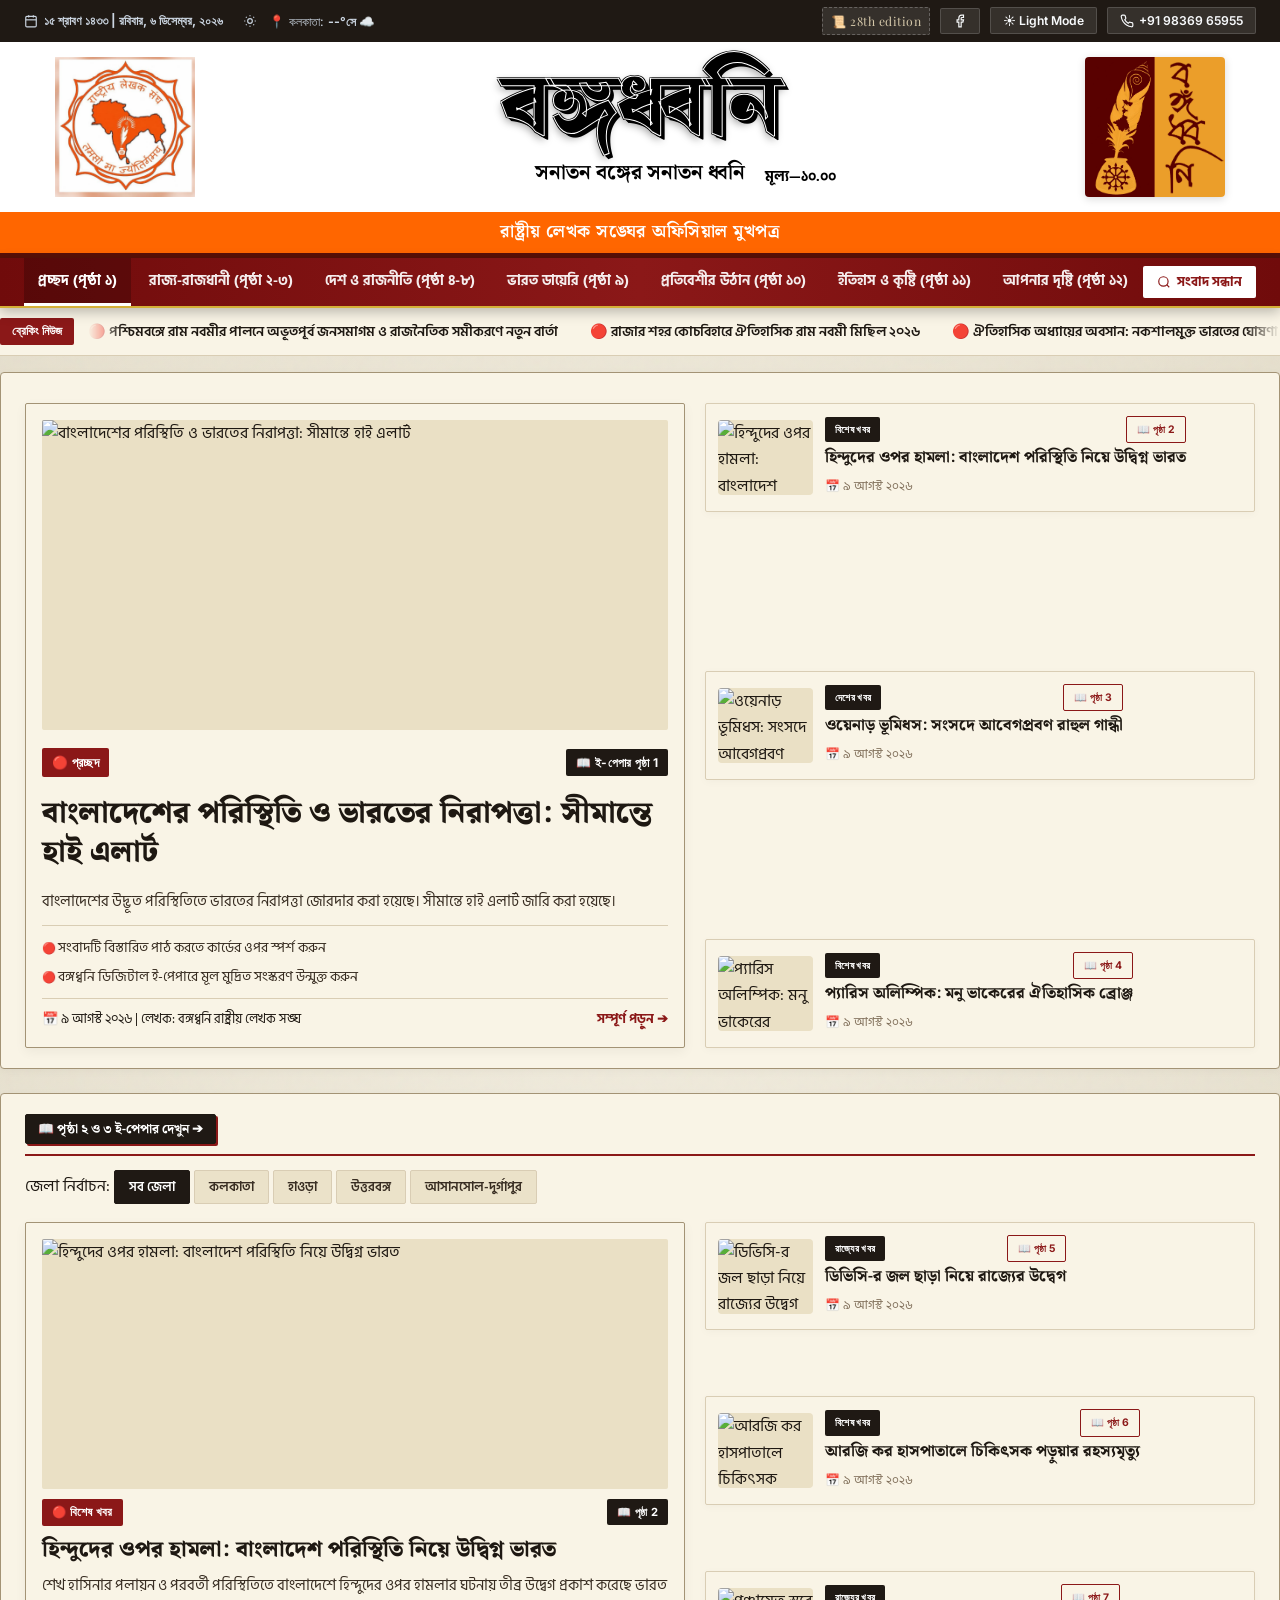
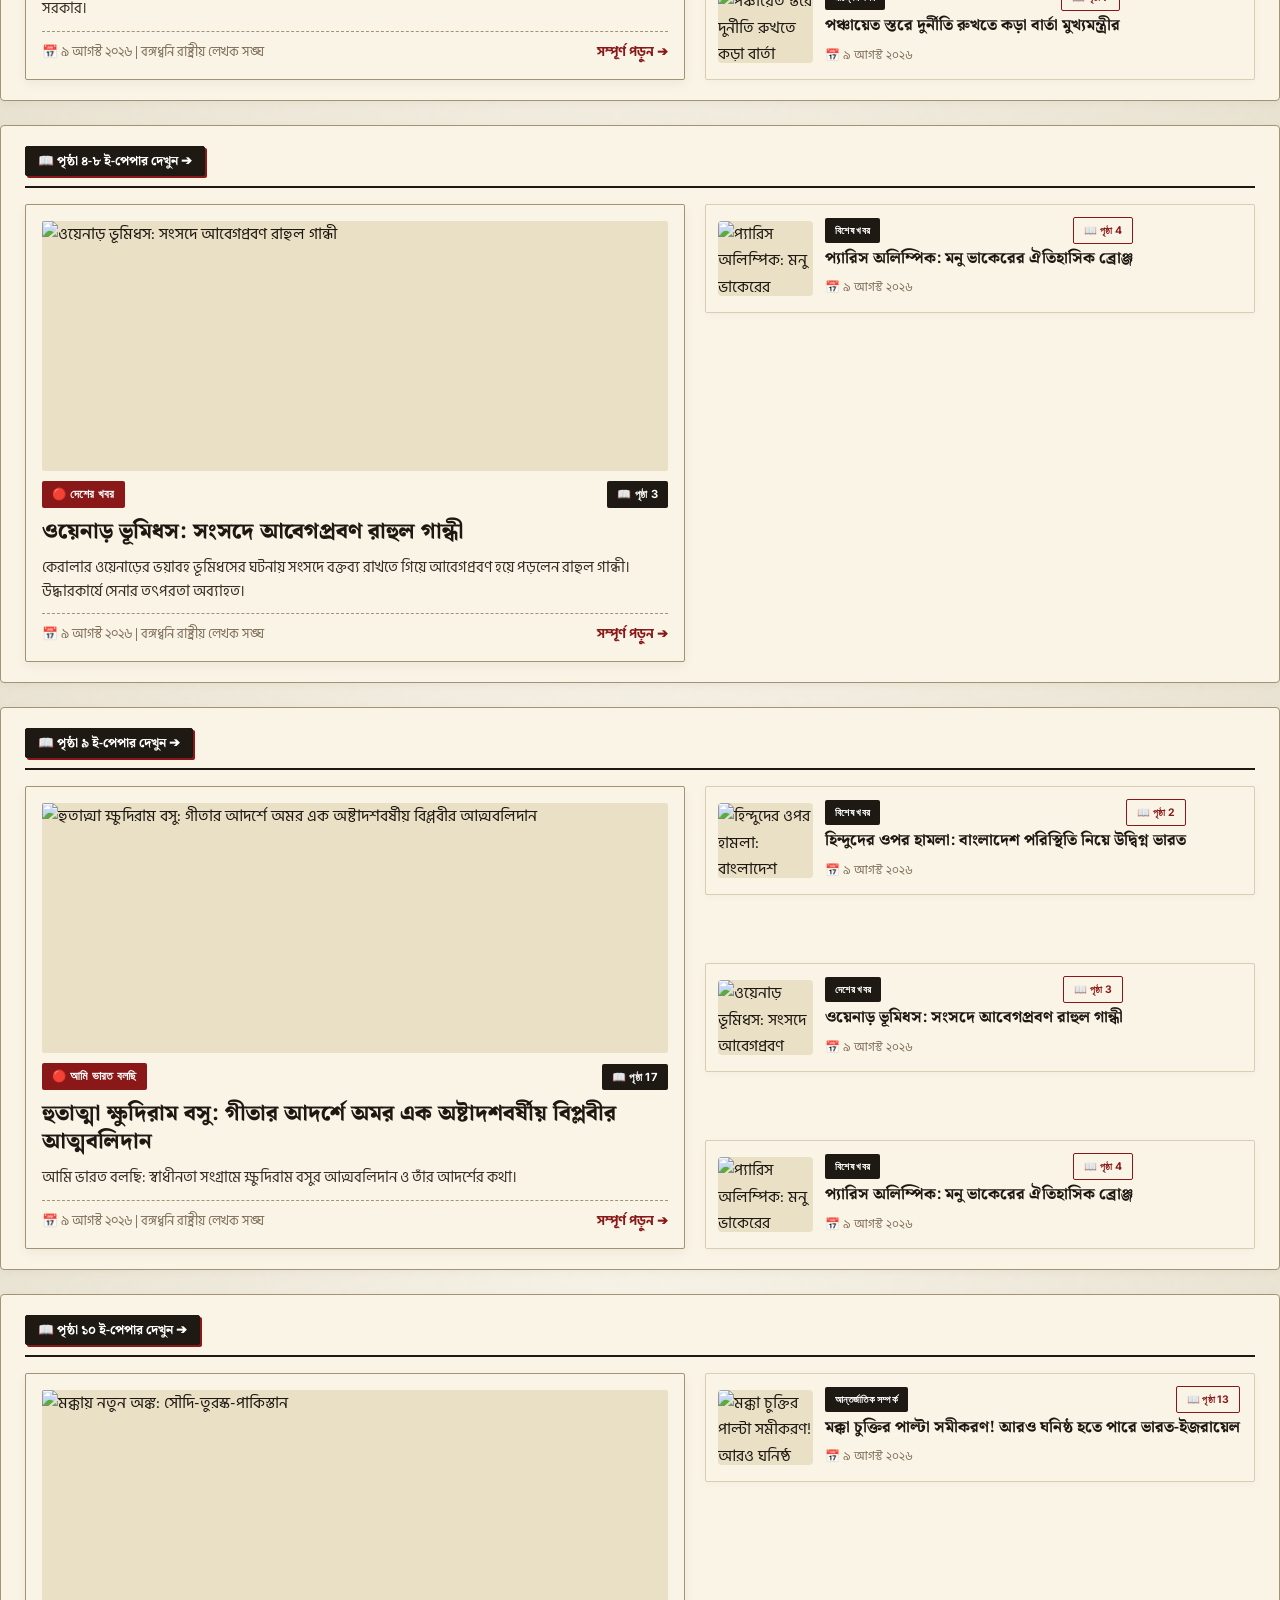
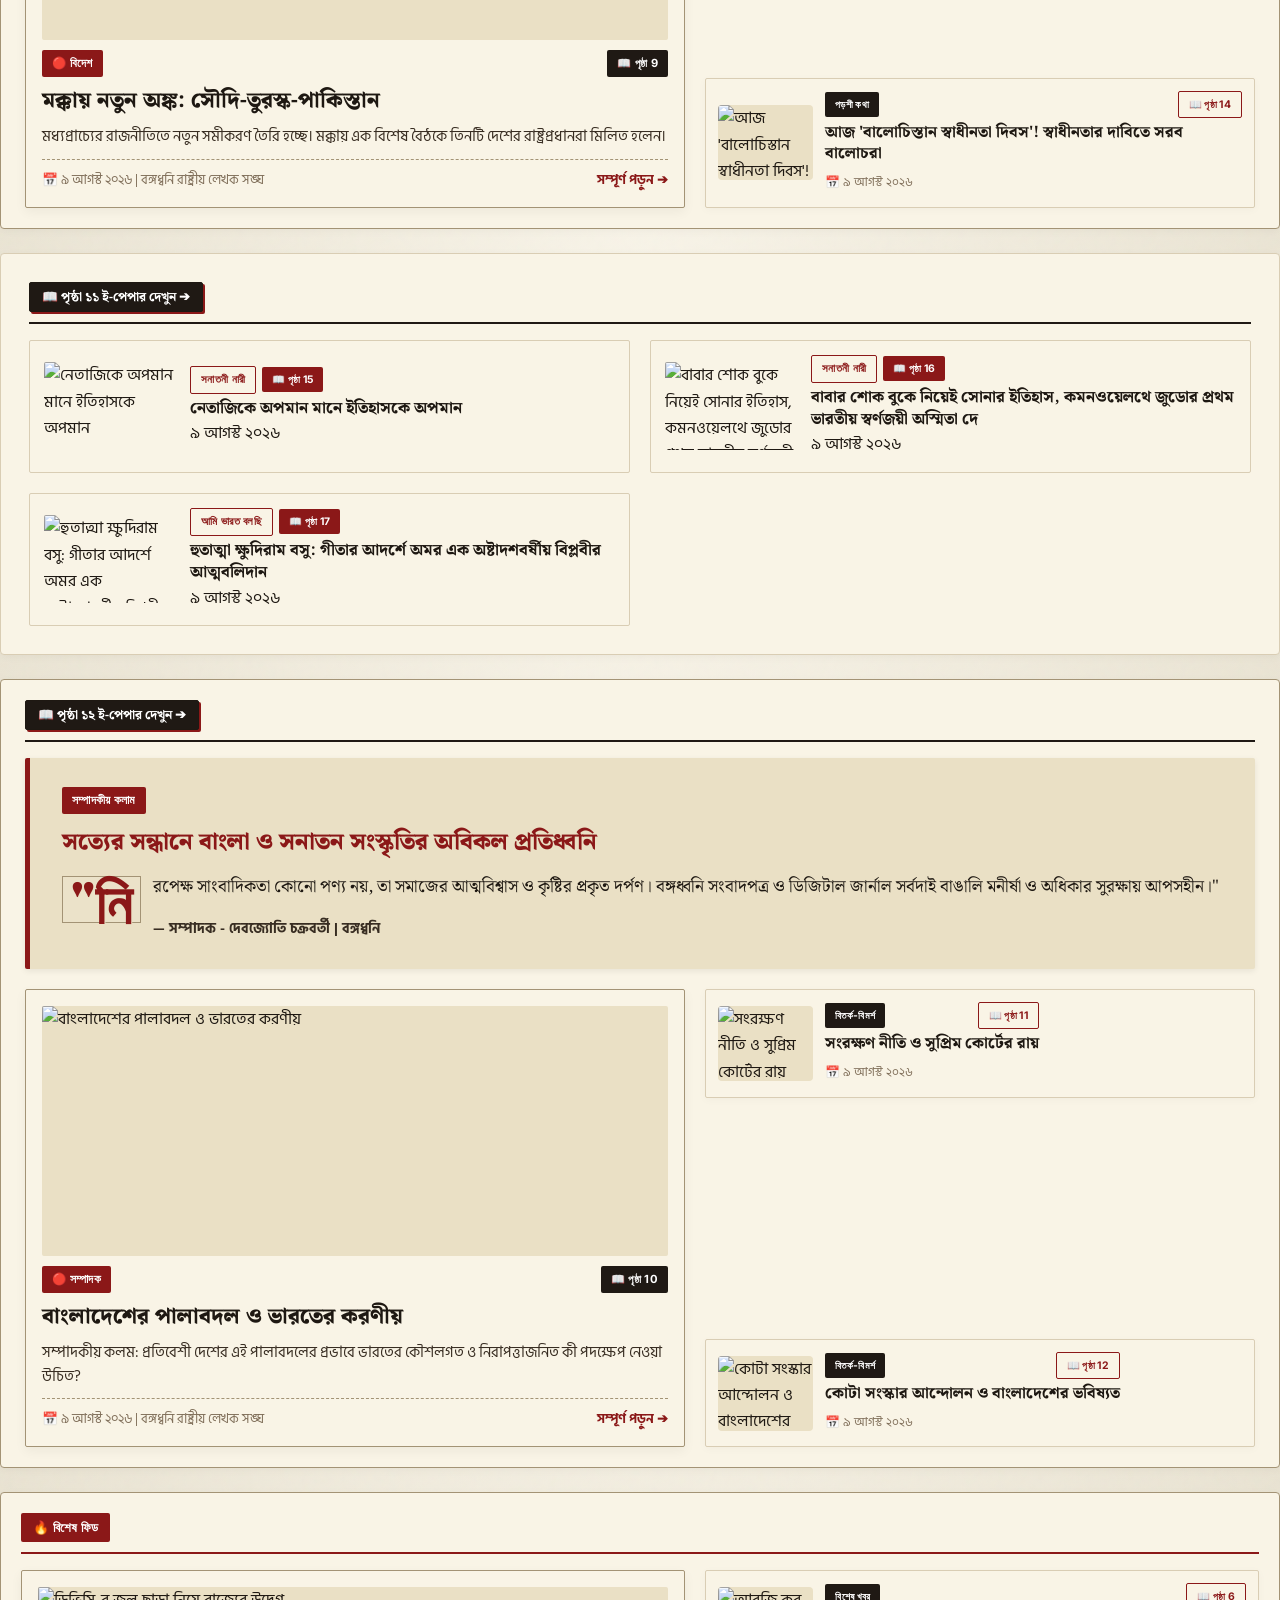
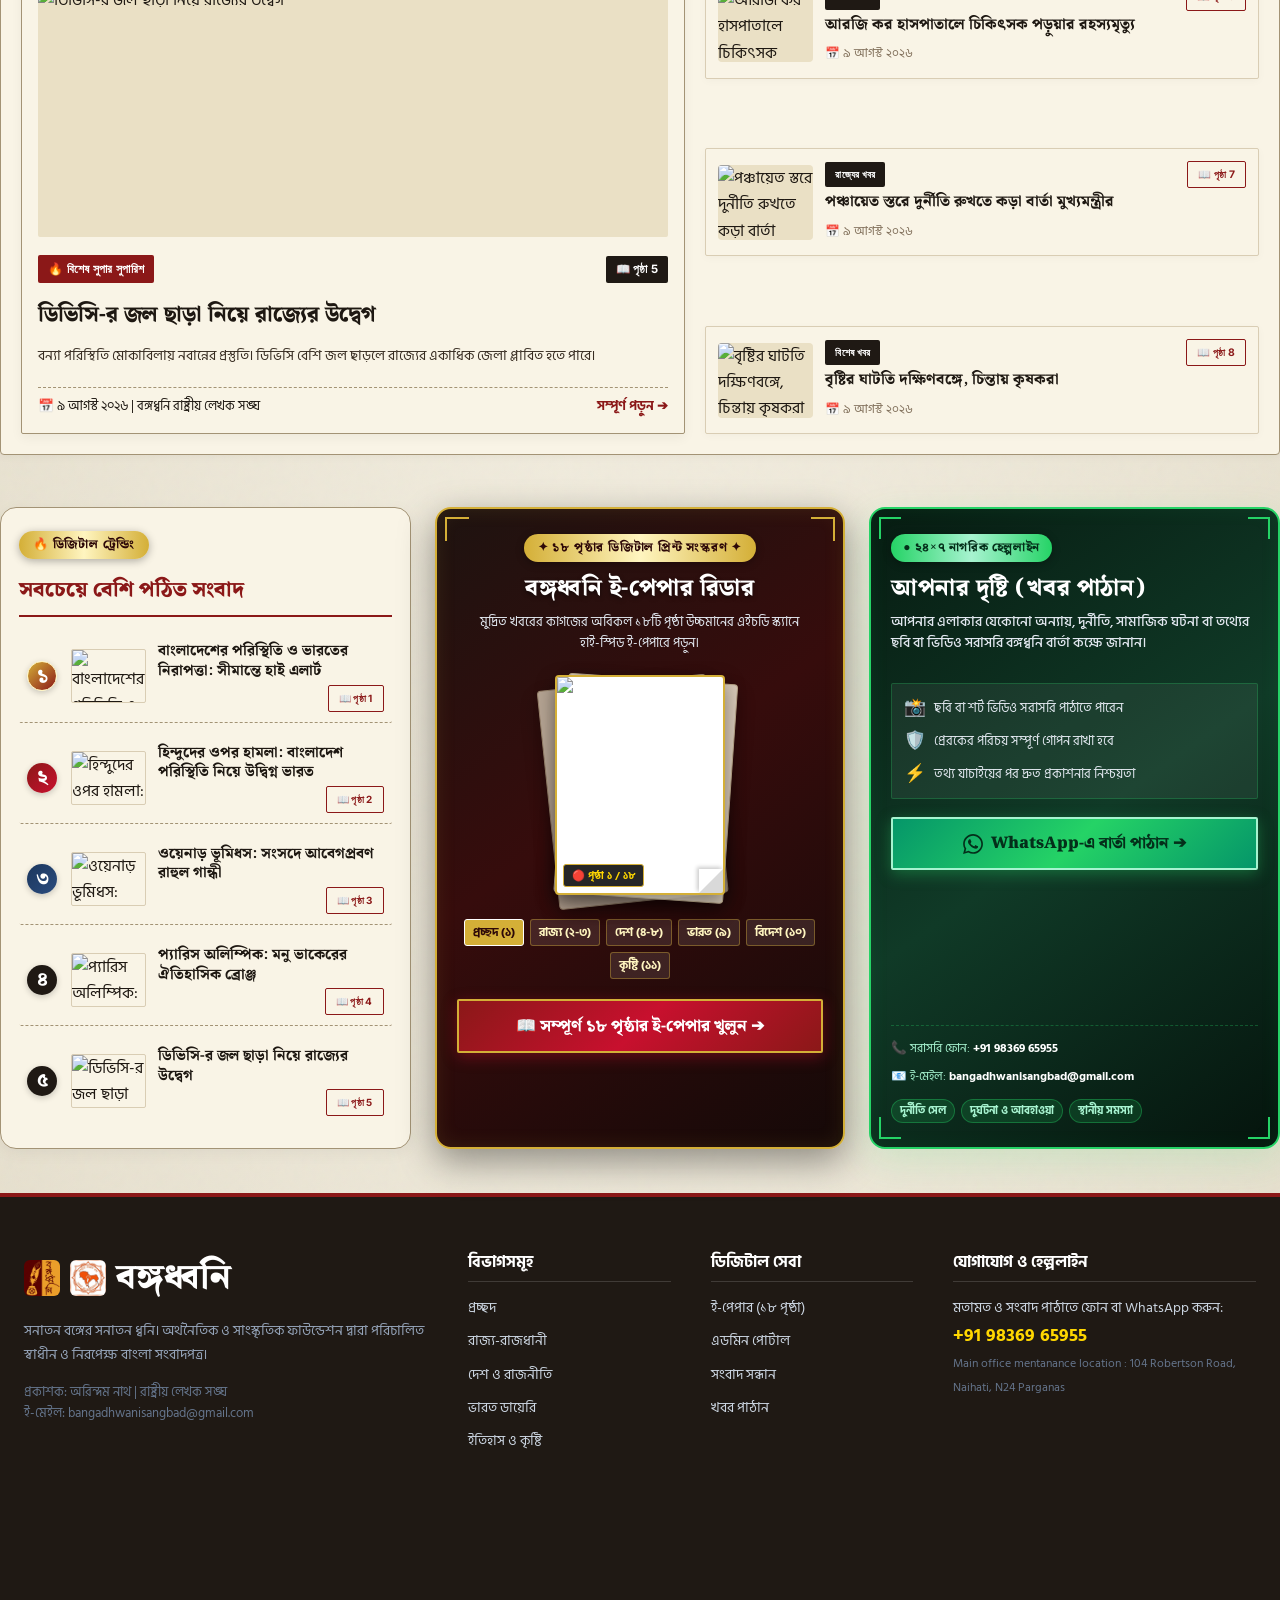
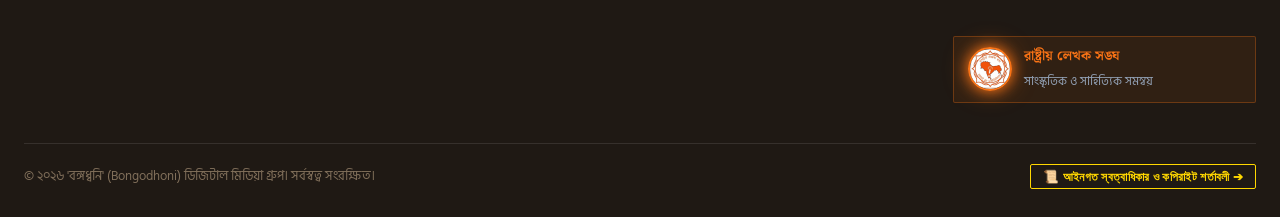
==== commit 09c00209: "Update editor name to Debjyoti Chakraborty" ====
--- a/index.html
+++ b/index.html
@@ -475,7 +475,7 @@
           "নিরপেক্ষ সাংবাদিকতা কোনো পণ্য নয়, তা সমাজের আত্মবিশ্বাস ও কৃষ্টির প্রকৃত দর্পণ। বঙ্গধ্বনি সংবাদপত্র ও ডিজিটাল জার্নাল সর্বদাই বাঙালি মনীর্ষা ও অধিকার সুরক্ষায় আপসহীন।"
         </blockquote>
         <div style="font-size: 0.9rem; color: var(--text-2); font-weight: 700;">
-          — সম্পাদক | বঙ্গধ্বনি
+          — সম্পাদক - দেবজ্যোতি চক্রবর্তী | বঙ্গধ্বনি
         </div>
       </div>
 
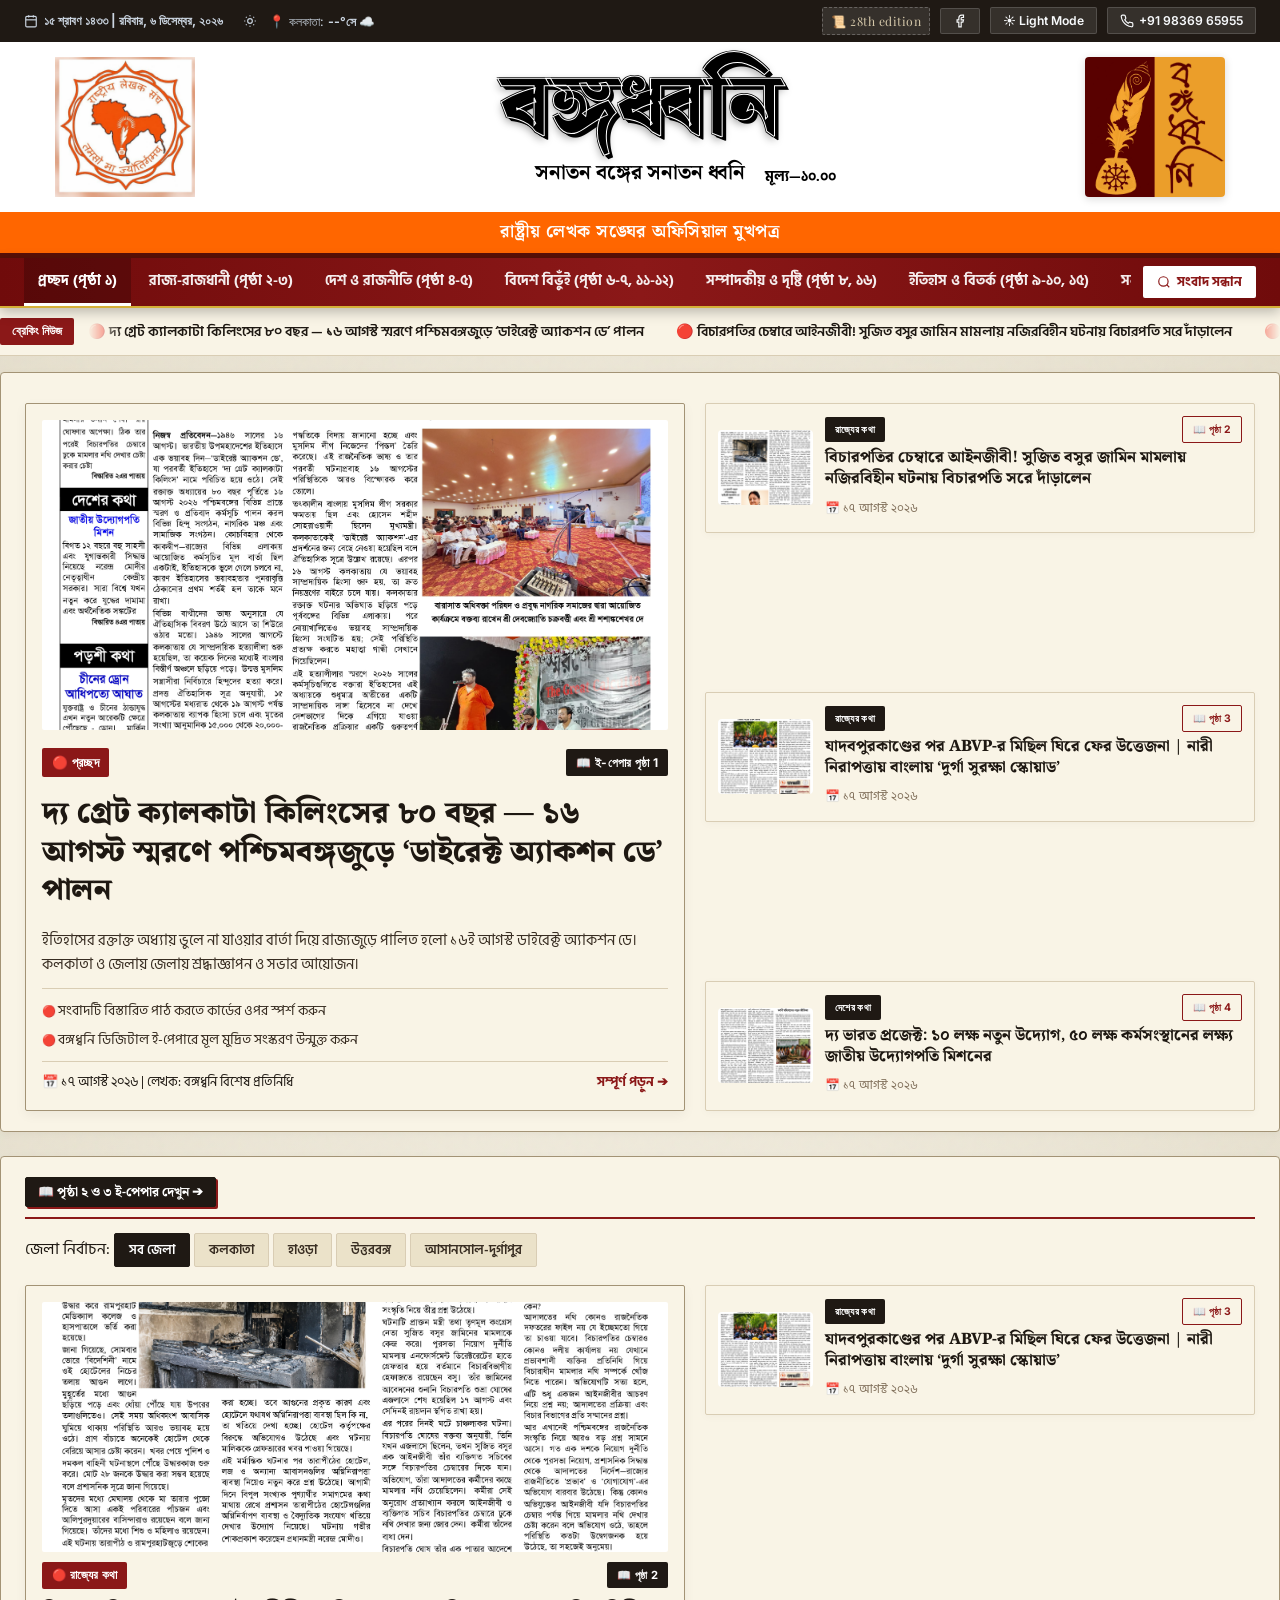
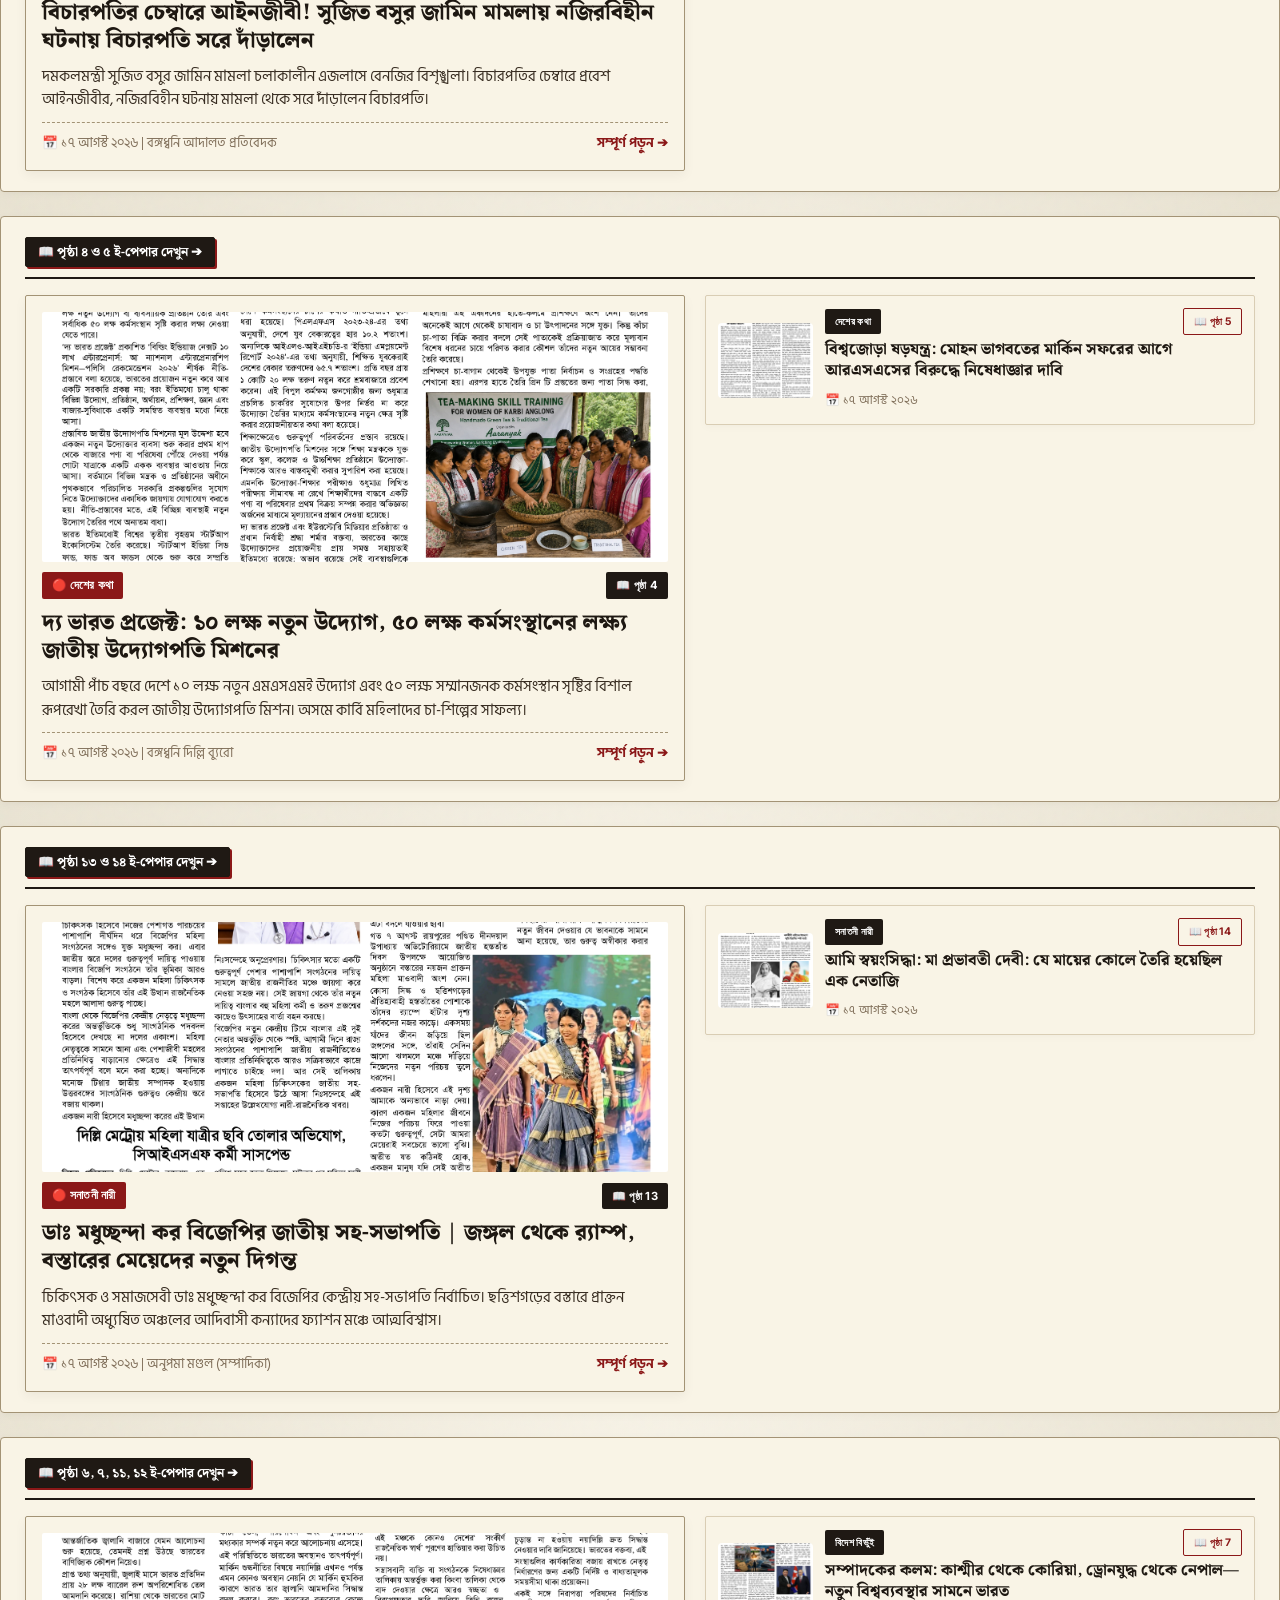
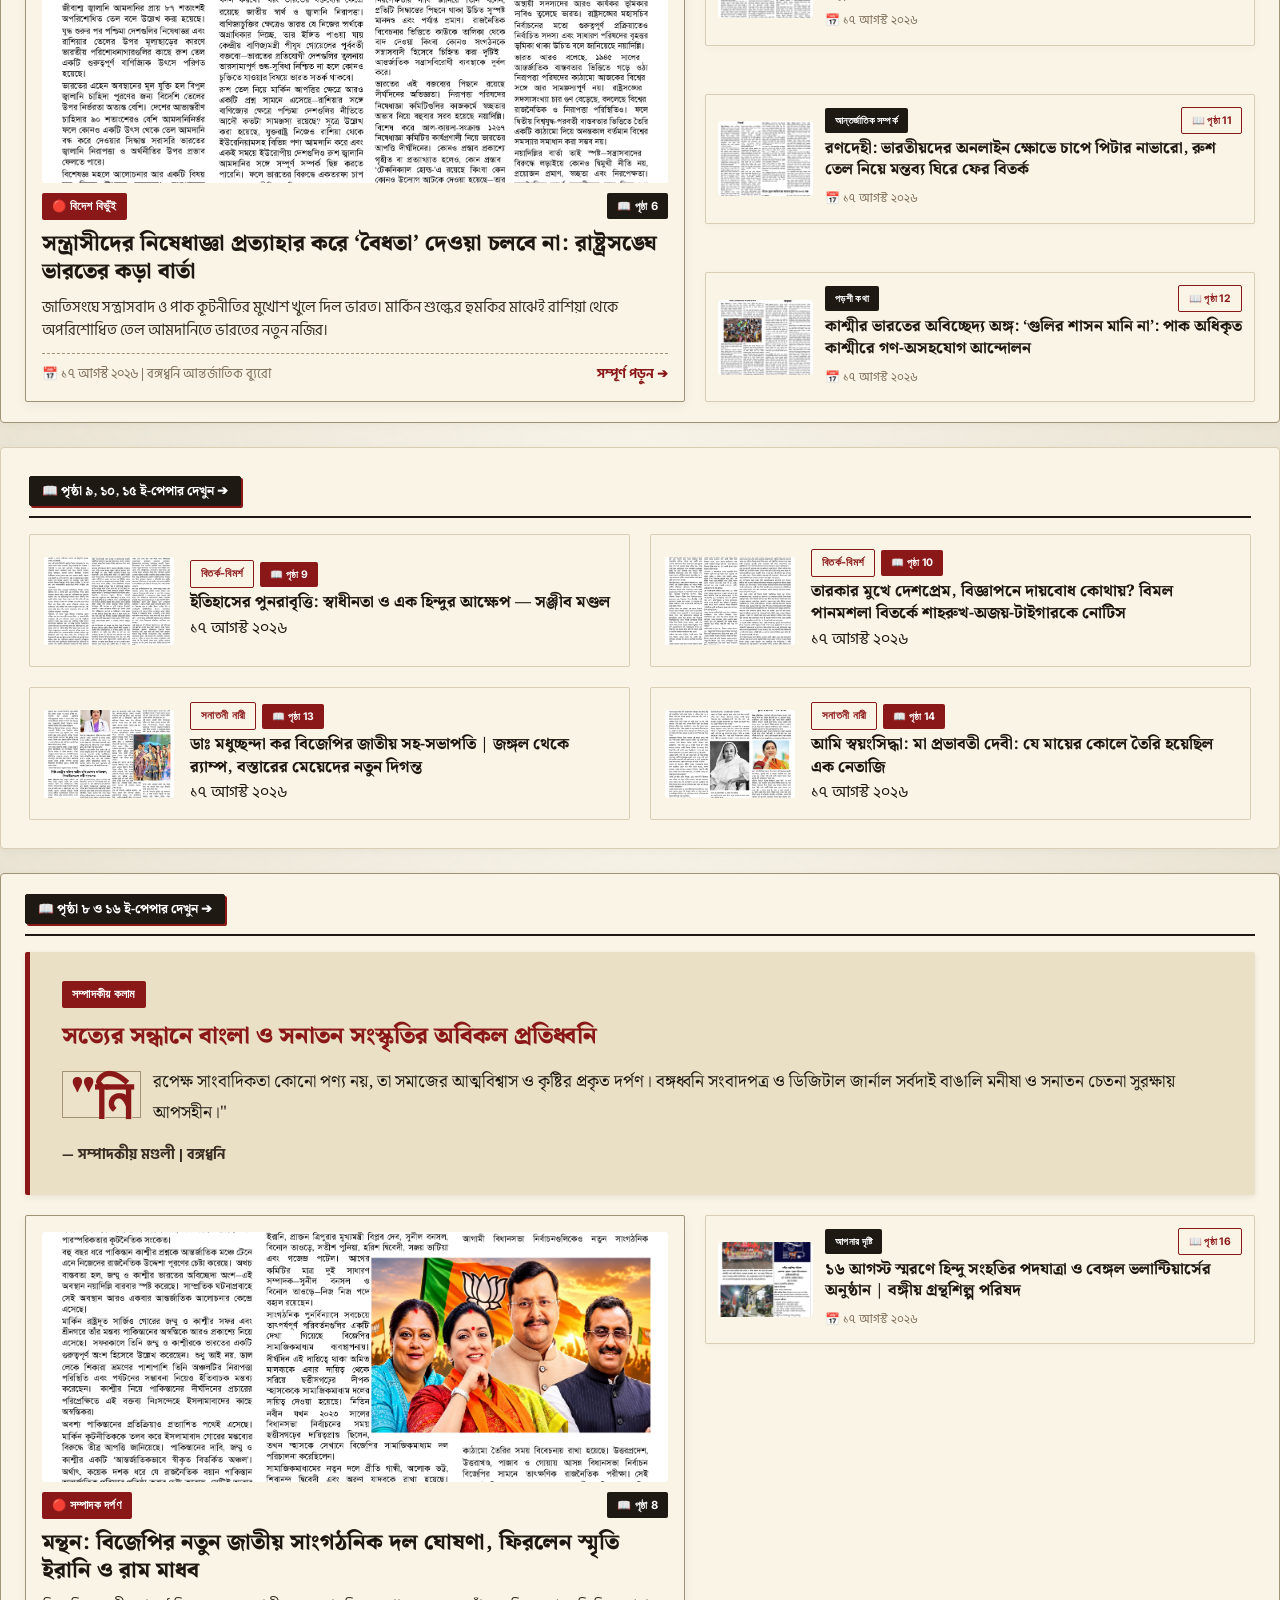
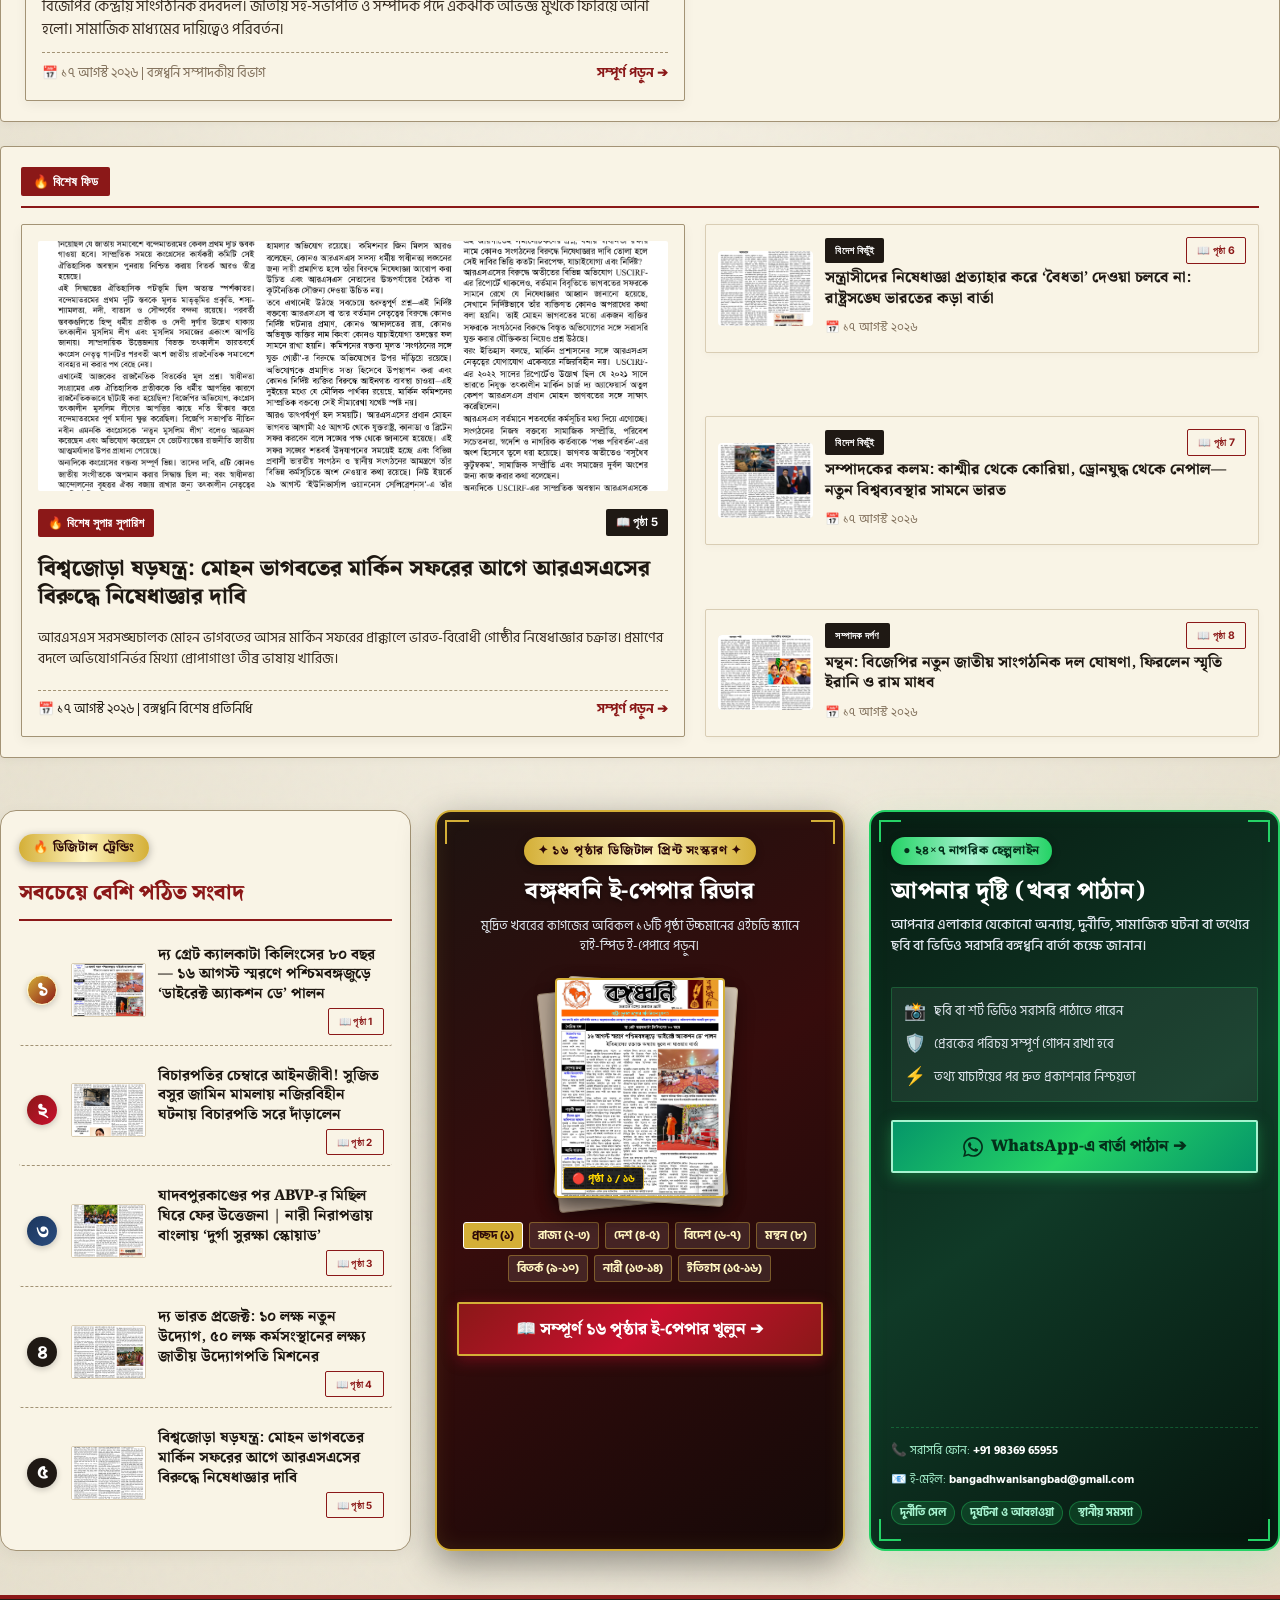
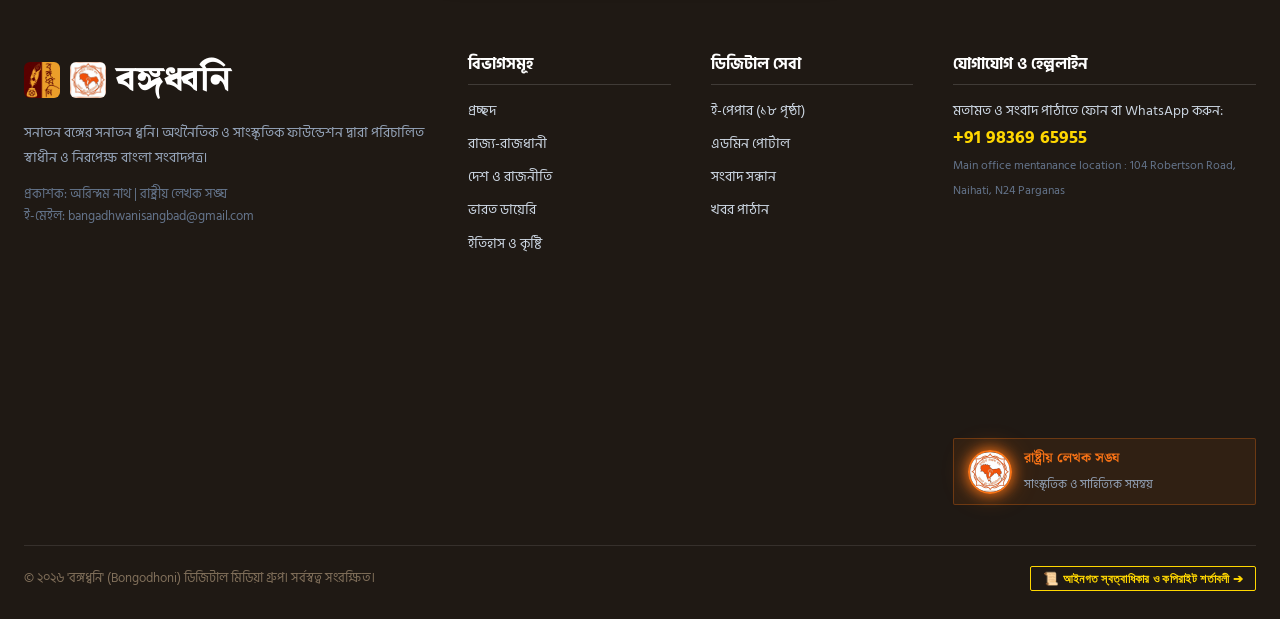
==== commit 67b3f37d: "Update e-paper and news articles for 17-08-26 edition with 16 pages" ====
--- a/index.html
+++ b/index.html
@@ -85,12 +85,12 @@
       <div class="nav-links">
         <a href="/" class="nav-link active" onclick="handleCategoryNav('all', this); return false;">প্রচ্ছদ (পৃষ্ঠা ১)</a>
         <a href="/rajya" class="nav-link" onclick="handleCategoryNav('rajya', this); return false;">রাজ্য-রাজধানী (পৃষ্ঠা ২-৩)</a>
-        <a href="/desh" class="nav-link" onclick="handleCategoryNav('desh', this); return false;">দেশ ও রাজনীতি (পৃষ্ঠা ৪-৮)</a>
-        <a href="/bharat" class="nav-link" onclick="handleCategoryNav('bharat', this); return false;">ভারত ডায়েরি (পৃষ্ঠা ৯)</a>
-        <a href="/neighbour" class="nav-link" onclick="handleCategoryNav('neighbour', this); return false;">প্রতিবেশীর উঠান (পৃষ্ঠা ১০)</a>
-        <a href="/history" class="nav-link" onclick="handleCategoryNav('history', this); return false;">ইতিহাস ও কৃষ্টি (পৃষ্ঠা ১১)</a>
-        <a href="/opinion" class="nav-link" onclick="handleCategoryNav('opinion', this); return false;">আপনার দৃষ্টি (পৃষ্ঠা ১২)</a>
-        <a href="#" class="nav-link" onclick="openEPaperModal(1); return false;" style="color: #FFD700; font-weight:900;">📰 ই-পেপার (১৮ পৃষ্ঠা)</a>
+        <a href="/desh" class="nav-link" onclick="handleCategoryNav('desh', this); return false;">দেশ ও রাজনীতি (পৃষ্ঠা ৪-৫)</a>
+        <a href="/neighbour" class="nav-link" onclick="handleCategoryNav('neighbour', this); return false;">বিদেশ বিভুঁই (পৃষ্ঠা ৬-৭, ১১-১২)</a>
+        <a href="/opinion" class="nav-link" onclick="handleCategoryNav('opinion', this); return false;">সম্পাদকীয় ও দৃষ্টি (পৃষ্ঠা ৮, ১৬)</a>
+        <a href="/history" class="nav-link" onclick="handleCategoryNav('history', this); return false;">ইতিহাস ও বিতর্ক (পৃষ্ঠা ৯-১০, ১৫)</a>
+        <a href="/bharat" class="nav-link" onclick="handleCategoryNav('bharat', this); return false;">সনাতনী নারী (পৃষ্ঠা ১৩-১৪)</a>
+        <a href="#" class="nav-link" onclick="openEPaperModal(1); return false;" style="color: #FFD700; font-weight:900;">📰 ই-পেপার (১৬ পৃষ্ঠা)</a>
       </div>
 
       <div class="nav-right-tools">
@@ -109,14 +109,13 @@
     </div>
     <div class="ticker-marquee">
       <div class="ticker-items">
-        <span class="ticker-item" onclick="openArticleModal('art-101')">🔴 পশ্চিমবঙ্গে রাম নবমীর পালনে অভূতপূর্ব জনসমাগম ও রাজনৈতিক সমীকরণে নতুন বার্তা</span>
-        <span class="ticker-item" onclick="openArticleModal('art-102')">🔴 রাজার শহর কোচবিহারে ঐতিহাসিক রাম নবমী মিছিল ২০২৬</span>
-        <span class="ticker-item" onclick="openArticleModal('art-103')">🔴 ঐতিহাসিক অধ্যায়ের অবসান: নকশালমুক্ত ভারতের ঘোষণা কেন্দ্র সরকারের</span>
-        <span class="ticker-item" onclick="openArticleModal('art-106')">🔴 আচার্য ব্রহ্মগুপ্তের গোমূত্রিকা সূত্র — প্রাচীন ভারতীয় গণিতশাস্ত্রের ইতিহাস</span>
+        <span class="ticker-item" onclick="openArticleModal('art-101')">🔴 দ্য গ্রেট ক্যালকাটা কিলিংসের ৮০ বছর — ১৬ আগস্ট স্মরণে পশ্চিমবঙ্গজুড়ে ‘ডাইরেক্ট অ্যাকশন ডে’ পালন</span>
+        <span class="ticker-item" onclick="openArticleModal('art-102')">🔴 বিচারপতির চেম্বারে আইনজীবী! সুজিত বসুর জামিন মামলায় নজিরবিহীন ঘটনায় বিচারপতি সরে দাঁড়ালেন</span>
+        <span class="ticker-item" onclick="openArticleModal('art-104')">🔴 দ্য ভারত প্রজেক্ট: ১০ লক্ষ নতুন উদ্যোগ, ৫০ লক্ষ কর্মসংস্থানের লক্ষ্য জাতীয় উদ্যোগপতি মিশনের</span>
+        <span class="ticker-item" onclick="openArticleModal('art-106')">🔴 সন্ত্রাসীদের নিষেধাজ্ঞা প্রত্যাহার করে ‘বৈধতা’ দেওয়া চলবে না: রাষ্ট্রসঙ্ঘে ভারতের কড়া বার্তা</span>
       </div>
     </div>
   </div>
-
 
   <!-- MAIN NEWSPAPER CONTENT LAYOUT -->
   <main class="container main-content-layout">
@@ -134,55 +133,55 @@
       <div id="hero-news-container" class="anandabazar-section-grid" style="display: grid;">
         <div class="anandabazar-lead-card" onclick="openArticleModal('art-101')" style="background:var(--bg-card); cursor:pointer;">
           <div class="anandabazar-lead-thumb" style="height:310px;">
-            <img src="12_page-0001.jpg" alt="জেসাস করিডর: ধর্মান্তরের রাজনীতি ও ভারতের সাংস্কৃতিক নিরাপত্তা" loading="lazy" />
+            <img src="epaper_pages/Bongodhwani 17-08-26_page-0001.jpg" alt="দ্য গ্রেট ক্যালকাটা কিলিংসের ৮০ বছর" loading="lazy" />
           </div>
           <div style="display:flex; justify-content:space-between; align-items:center; margin-top:8px;">
-            <span class="badge badge-crimson" style="font-size:0.8rem;">🔴 দেশ ও রাজনীতি</span>
+            <span class="badge badge-crimson" style="font-size:0.8rem;">🔴 প্রচ্ছদ ও প্রধান খবর</span>
             <span class="badge badge-navy" style="font-size:0.75rem; cursor:pointer;" onclick="event.stopPropagation(); openEPaperModal(1);">📖 প্রচ্ছদ পৃষ্ঠা ১</span>
           </div>
-          <h1 style="font-family:var(--font-serif); font-size:1.85rem; font-weight:900; line-height:1.3; color:var(--text-1); margin:8px 0;">জেসাস করিডর: ধর্মান্তরের রাজনীতি ও ভারতের সাংস্কৃতিক নিরাপত্তা</h1>
-          <p style="font-size:0.96rem; color:var(--text-2); line-height:1.6;">উত্তরপূর্ব ভারত ও পাঞ্জাবে মিশনারিদের তীব্র আগ্রাসনের বিরুদ্ধে সচেতনতার ডাক দিল জাতীয় লেখক সঙ্ঘ। সাংস্কৃতিক ঐতিহ্য রক্ষায় কড়া পদক্ষেপের বার্তা দিলেন আন্তর্জাতিক গবেষকবৃন্দ।</p>
+          <h1 style="font-family:var(--font-serif); font-size:1.85rem; font-weight:900; line-height:1.3; color:var(--text-1); margin:8px 0;">দ্য গ্রেট ক্যালকাটা কিলিংসের ৮০ বছর — ১৬ আগস্ট স্মরণে পশ্চিমবঙ্গজুড়ে ‘ডাইরেক্ট অ্যাকশন ডে’ পালন</h1>
+          <p style="font-size:0.96rem; color:var(--text-2); line-height:1.6;">ইতিহাসের রক্তাক্ত অধ্যায় ভুলে না যাওয়ার বার্তা দিয়ে রাজ্যজুড়ে পালিত হলো ১৬ই আগস্ট ডাইরেক্ট অ্যাকশন ডে। কলকাতা ও জেলায় জেলায় শ্রদ্ধাজ্ঞাপন ও সভার আয়োজন।</p>
           <ul class="hero-bullets">
-            <li>রাম নবমীকে কেন্দ্র করে রাজপথ জুড়ে নজিরবিহীন জনসমাগম ও নতুন রাজনৈতিক সমীকরণ</li>
-            <li>উত্তর ও দক্ষিণবঙ্গের বিভিন্ন জেলায় বিশেষ নিরাপত্তা বন্দোবস্ত ও সাংস্কৃতিক পদযাত্রা</li>
+            <li>ইতিহাসের নির্মম সত্য ও আত্মবলিদানের স্মৃতিকে বাঁচিয়ে রাখার ঐক্যবদ্ধ ডাক</li>
+            <li>কলকাতা ও জেলাগুলিতে নানা সংগঠনের উদ্যোগে বিশেষ পদযাত্রা ও স্মরণসভা</li>
           </ul>
           <div style="margin-top:auto; padding-top:10px; border-top:1px solid var(--border); display:flex; justify-content:space-between; align-items:center; font-size:0.82rem;">
-            <span>📅 ৩১ মার্চ ২০২৬ | লেখক: দেবজ্যোতি চক্রবর্তী</span>
+            <span>📅 ১৭ আগস্ট ২০২৬ | লেখক: বঙ্গধ্বনি বিশেষ প্রতিনিধি</span>
             <span style="color:var(--crimson); font-weight:bold;">সম্পূর্ণ পড়ুন ➔</span>
           </div>
         </div>
         <div class="anandabazar-side-stack">
           <div class="anandabazar-side-item" onclick="openArticleModal('art-102')" style="cursor:pointer;">
-            <div class="anandabazar-side-thumb"><img src="12_page-0002.jpg" alt="সংবাদ" loading="lazy" /></div>
+            <div class="anandabazar-side-thumb"><img src="epaper_pages/Bongodhwani 17-08-26_page-0002.jpg" alt="সংবাদ" loading="lazy" /></div>
             <div style="flex-grow:1;">
               <div style="display:flex; justify-content:space-between; align-items:center; margin-bottom:4px;">
-                <span class="badge badge-navy" style="font-size:0.65rem;">রাজ্য-রাজধানী</span>
+                <span class="badge badge-navy" style="font-size:0.65rem;">রাজ্যের কথা</span>
                 <span class="badge badge-outline" style="font-size:0.65rem; border-color:#8B1818; color:#8B1818;" onclick="event.stopPropagation(); openEPaperModal(2);">📖 পৃষ্ঠা ২</span>
               </div>
-              <h4 style="font-family:var(--font-serif); font-size:0.98rem; font-weight:800; color:var(--text-1); line-height:1.35; margin-bottom:4px;">মদন-বাণে চাপে অভিষেক, এবার আইনি নোটিসের পথ!</h4>
-              <span style="font-size:0.75rem; color:var(--text-muted);">📅 ৩০ মার্চ ২০২৬</span>
-            </div>
-          </div>
-          <div class="anandabazar-side-item" onclick="openArticleModal('art-107')" style="cursor:pointer;">
-            <div class="anandabazar-side-thumb"><img src="12_page-0003.jpg" alt="সংবাদ" loading="lazy" /></div>
+              <h4 style="font-family:var(--font-serif); font-size:0.98rem; font-weight:800; color:var(--text-1); line-height:1.35; margin-bottom:4px;">বিচারপতির চেম্বারে আইনজীবী! সুজিত বসুর মামলায় নজিরবিহীন ঘটনায় বিচারপতি সরে দাঁড়ালেন</h4>
+              <span style="font-size:0.75rem; color:var(--text-muted);">📅 ১৭ আগস্ট ২০২৬</span>
+            </div>
+          </div>
+          <div class="anandabazar-side-item" onclick="openArticleModal('art-103')" style="cursor:pointer;">
+            <div class="anandabazar-side-thumb"><img src="epaper_pages/Bongodhwani 17-08-26_page-0003.jpg" alt="সংবাদ" loading="lazy" /></div>
             <div style="flex-grow:1;">
               <div style="display:flex; justify-content:space-between; align-items:center; margin-bottom:4px;">
-                <span class="badge badge-navy" style="font-size:0.65rem;">রাজ্য-রাজধানী</span>
+                <span class="badge badge-navy" style="font-size:0.65rem;">রাজ্যের কথা</span>
                 <span class="badge badge-outline" style="font-size:0.65rem; border-color:#8B1818; color:#8B1818;" onclick="event.stopPropagation(); openEPaperModal(3);">📖 পৃষ্ঠা ৩</span>
               </div>
-              <h4 style="font-family:var(--font-serif); font-size:0.98rem; font-weight:800; color:var(--text-1); line-height:1.35; margin-bottom:4px;">অথ দেবরাজ কথা — জামিন খারিজ সিআইডি হেফাজতে</h4>
-              <span style="font-size:0.75rem; color:var(--text-muted);">📅 ৩০ মার্চ ২০২৬</span>
-            </div>
-          </div>
-          <div class="anandabazar-side-item" onclick="openArticleModal('art-116')" style="cursor:pointer;">
-            <div class="anandabazar-side-thumb"><img src="12_page-0016.jpg" alt="সংবাদ" loading="lazy" /></div>
+              <h4 style="font-family:var(--font-serif); font-size:0.98rem; font-weight:800; color:var(--text-1); line-height:1.35; margin-bottom:4px;">যাদবপুরকাণ্ডের পর ABVP-র মিছিল ঘিরে ফের উত্তেজনা | দুর্গা সুরক্ষা স্কোয়াড</h4>
+              <span style="font-size:0.75rem; color:var(--text-muted);">📅 ১৭ আগস্ট ২০২৬</span>
+            </div>
+          </div>
+          <div class="anandabazar-side-item" onclick="openArticleModal('art-104')" style="cursor:pointer;">
+            <div class="anandabazar-side-thumb"><img src="epaper_pages/Bongodhwani 17-08-26_page-0004.jpg" alt="সংবাদ" loading="lazy" /></div>
             <div style="flex-grow:1;">
               <div style="display:flex; justify-content:space-between; align-items:center; margin-bottom:4px;">
-                <span class="badge badge-navy" style="font-size:0.65rem;">উত্তরবঙ্গ</span>
-                <span class="badge badge-outline" style="font-size:0.65rem; border-color:#8B1818; color:#8B1818;" onclick="event.stopPropagation(); openEPaperModal(16);">📖 পৃষ্ঠা ১৬</span>
-              </div>
-              <h4 style="font-family:var(--font-serif); font-size:0.98rem; font-weight:800; color:var(--text-1); line-height:1.35; margin-bottom:4px;">তিস্তা নদী সেচ প্রকল্প ও উত্তরবঙ্গের চা বাগান সংস্কার</h4>
-              <span style="font-size:0.75rem; color:var(--text-muted);">📅 ২৯ মার্চ ২০২৬</span>
+                <span class="badge badge-navy" style="font-size:0.65rem;">দেশের কথা</span>
+                <span class="badge badge-outline" style="font-size:0.65rem; border-color:#8B1818; color:#8B1818;" onclick="event.stopPropagation(); openEPaperModal(4);">📖 পৃষ্ঠা ৪</span>
+              </div>
+              <h4 style="font-family:var(--font-serif); font-size:0.98rem; font-weight:800; color:var(--text-1); line-height:1.35; margin-bottom:4px;">দ্য ভারত প্রজেক্ট: ১০ লক্ষ নতুন উদ্যোগ, ৫০ লক্ষ কর্মসংস্থানের লক্ষ্য</h4>
+              <span style="font-size:0.75rem; color:var(--text-muted);">📅 ১৭ আগস্ট ২০২৬</span>
             </div>
           </div>
         </div>
@@ -201,7 +200,7 @@
         </button>
       </div>
 
-      <!-- District Filter Pills -->
+      <!-- DISTRICT NEWS SELECTOR PILLS -->
       <div class="district-pills-bar" style="margin-bottom:18px;">
         <span class="district-label">জেলা নির্বাচন:</span>
         <button class="district-btn active" onclick="filterDistrict('all', this)">সব জেলা</button>
@@ -213,50 +212,50 @@
 
       <div class="anandabazar-section-grid" id="grid-rajya-container" style="display: grid;">
         <div class="anandabazar-lead-card" onclick="openArticleModal('art-102')" style="background:var(--bg-card); cursor:pointer;">
-          <div class="anandabazar-lead-thumb" style="height:250px;"><img src="12_page-0002.jpg" alt="সংবাদ" loading="lazy" /></div>
+          <div class="anandabazar-lead-thumb" style="height:250px;"><img src="epaper_pages/Bongodhwani 17-08-26_page-0002.jpg" alt="সংবাদ" loading="lazy" /></div>
           <div style="display:flex; justify-content:space-between; align-items:center; margin-top:8px;">
-            <span class="badge badge-crimson" style="font-size:0.75rem;">🔴 রাজ্য-রাজধানী</span>
+            <span class="badge badge-crimson" style="font-size:0.75rem;">🔴 রাজ্যের কথা</span>
             <span class="badge badge-navy" style="font-size:0.72rem; cursor:pointer;" onclick="event.stopPropagation(); openEPaperModal(2);">📖 পৃষ্ঠা ২</span>
           </div>
-          <h3 style="font-family:var(--font-serif); font-size:1.35rem; font-weight:900; line-height:1.3; color:var(--text-1); margin:8px 0 6px 0;">মদন-বাণে চাপে অভিষেক, এবার আইনি নোটিসের পথ!</h3>
-          <p style="font-size:0.9rem; color:var(--text-2); line-height:1.5; margin-bottom:10px;">কামারহাটির বিধায়ক মদন মিত্রের একের পর এক বিস্ফোরক মন্তব্যের জেরে অস্বস্তিতে শাসক দল।</p>
+          <h3 style="font-family:var(--font-serif); font-size:1.35rem; font-weight:900; line-height:1.3; color:var(--text-1); margin:8px 0 6px 0;">বিচারপতির চেম্বারে আইনজীবী! সুজিত বসুর জামিন মামলায় নজিরবিহীন ঘটনায় বিচারপতি সরে দাঁড়ালেন</h3>
+          <p style="font-size:0.9rem; color:var(--text-2); line-height:1.5; margin-bottom:10px;">দমকলমন্ত্রী সুজিত বসুর জামিন মামলা চলাকালীন এজলাসে বেনজির বিশৃঙ্খলা। তারাপীঠে অগ্নিকাণ্ডে মৃতের সংখ্যা বৃদ্ধি।</p>
           <div style="margin-top:auto; padding-top:8px; border-top:1px dashed var(--border-strong); display:flex; justify-content:space-between; align-items:center; font-size:0.8rem;">
-            <span>📅 ৩০ মার্চ ২০২৬ | সৌমিক বন্দ্যোপাধ্যায়</span>
+            <span>📅 ১৭ আগস্ট ২০২৬ | আদালত প্রতিবেদক</span>
             <span style="color:var(--crimson); font-weight:bold;">সম্পূর্ণ পড়ুন ➔</span>
           </div>
         </div>
         <div class="anandabazar-side-stack">
-          <div class="anandabazar-side-item" onclick="openArticleModal('art-107')" style="cursor:pointer;">
-            <div class="anandabazar-side-thumb"><img src="12_page-0003.jpg" alt="সংবাদ" loading="lazy" /></div>
-            <div style="flex-grow: 1;">
-              <div style="display:flex; justify-content:space-between; align-items:center; margin-bottom:4px;">
-                <span class="badge badge-navy" style="font-size:0.65rem;">রাজ্য-রাজধানী</span>
+          <div class="anandabazar-side-item" onclick="openArticleModal('art-103')" style="cursor:pointer;">
+            <div class="anandabazar-side-thumb"><img src="epaper_pages/Bongodhwani 17-08-26_page-0003.jpg" alt="সংবাদ" loading="lazy" /></div>
+            <div style="flex-grow: 1;">
+              <div style="display:flex; justify-content:space-between; align-items:center; margin-bottom:4px;">
+                <span class="badge badge-navy" style="font-size:0.65rem;">রাজ্যের কথা</span>
                 <span class="badge badge-outline" style="font-size:0.65rem; border-color:#8B1818; color:#8B1818;" onclick="event.stopPropagation(); openEPaperModal(3);">📖 পৃষ্ঠা ৩</span>
               </div>
-              <h4 style="font-family:var(--font-serif); font-size:0.95rem; font-weight:800; color:var(--text-1); line-height:1.35; margin-bottom:4px;">অথ দেবরাজ কথা — জামিন খারিজ নির্দেশ উচ্চ আদালতের</h4>
-              <span style="font-size:0.74rem; color:var(--text-muted);">📅 ৩০ মার্চ ২০২৬</span>
+              <h4 style="font-family:var(--font-serif); font-size:0.95rem; font-weight:800; color:var(--text-1); line-height:1.35; margin-bottom:4px;">যাদবপুরকাণ্ডের পর ABVP-র মিছিল ঘিরে ফের উত্তেজনা | নারী সুরক্ষায় ‘দুর্গা স্কোয়াড’</h4>
+              <span style="font-size:0.74rem; color:var(--text-muted);">📅 ১৭ আগস্ট ২০২৬</span>
             </div>
           </div>
           <div class="anandabazar-side-item" onclick="openArticleModal('art-116')" style="cursor:pointer;">
-            <div class="anandabazar-side-thumb"><img src="12_page-0016.jpg" alt="সংবাদ" loading="lazy" /></div>
-            <div style="flex-grow: 1;">
-              <div style="display:flex; justify-content:space-between; align-items:center; margin-bottom:4px;">
-                <span class="badge badge-navy" style="font-size:0.65rem;">উত্তরবঙ্গ</span>
+            <div class="anandabazar-side-thumb"><img src="epaper_pages/Bongodhwani 17-08-26_page-0016.jpg" alt="সংবাদ" loading="lazy" /></div>
+            <div style="flex-grow: 1;">
+              <div style="display:flex; justify-content:space-between; align-items:center; margin-bottom:4px;">
+                <span class="badge badge-navy" style="font-size:0.65rem;">আপনার দৃষ্টি</span>
                 <span class="badge badge-outline" style="font-size:0.65rem; border-color:#8B1818; color:#8B1818;" onclick="event.stopPropagation(); openEPaperModal(16);">📖 পৃষ্ঠা ১৬</span>
               </div>
-              <h4 style="font-family:var(--font-serif); font-size:0.95rem; font-weight:800; color:var(--text-1); line-height:1.35; margin-bottom:4px;">তিস্তা নদী সেচ প্রকল্প ও উত্তরবঙ্গের চা বাগান সংস্কারে কমিটি</h4>
-              <span style="font-size:0.74rem; color:var(--text-muted);">📅 ২৯ মার্চ ২০২৬</span>
+              <h4 style="font-family:var(--font-serif); font-size:0.95rem; font-weight:800; color:var(--text-1); line-height:1.35; margin-bottom:4px;">১৬ আগস্ট স্মরণে হিন্দু সংহতির পদযাত্রা ও বেঙ্গল ভলান্টিয়ার্স</h4>
+              <span style="font-size:0.74rem; color:var(--text-muted);">📅 ১৭ আগস্ট ২০২৬</span>
             </div>
           </div>
           <div class="anandabazar-side-item" onclick="openArticleModal('art-101')" style="cursor:pointer;">
-            <div class="anandabazar-side-thumb"><img src="12_page-0001.jpg" alt="সংবাদ" loading="lazy" /></div>
+            <div class="anandabazar-side-thumb"><img src="epaper_pages/Bongodhwani 17-08-26_page-0001.jpg" alt="সংবাদ" loading="lazy" /></div>
             <div style="flex-grow: 1;">
               <div style="display:flex; justify-content:space-between; align-items:center; margin-bottom:4px;">
                 <span class="badge badge-navy" style="font-size:0.65rem;">কলকাতা</span>
                 <span class="badge badge-outline" style="font-size:0.65rem; border-color:#8B1818; color:#8B1818;" onclick="event.stopPropagation(); openEPaperModal(1);">📖 পৃষ্ঠা ১</span>
               </div>
-              <h4 style="font-family:var(--font-serif); font-size:0.95rem; font-weight:800; color:var(--text-1); line-height:1.35; margin-bottom:4px;">রাম নবমীতে কলকাতার রাজপথে ঐতিহাসিক শোভাযাত্রা</h4>
-              <span style="font-size:0.74rem; color:var(--text-muted);">📅 ৩১ মার্চ ২০২৬</span>
+              <h4 style="font-family:var(--font-serif); font-size:0.95rem; font-weight:800; color:var(--text-1); line-height:1.35; margin-bottom:4px;">দ্য গ্রেট ক্যালকাটা কিলিংসের ৮০ বছর — ডাইরেক্ট অ্যাকশন ডে স্মরণ</h4>
+              <span style="font-size:0.74rem; color:var(--text-muted);">📅 ১৭ আগস্ট ২০২৬</span>
             </div>
           </div>
         </div>
@@ -271,200 +270,211 @@
           <h2 class="section-title" style="margin:0; font-size:1.6rem;">দেশ ও রাজনীতি</h2>
         </div>
         <button class="epaper-btn-header vintage-btn" onclick="openEPaperModal(4)" style="font-size:0.8rem; padding:4px 12px;">
-          📖 পৃষ্ঠা ৪-৮ ই-পেপার দেখুন ➔
+          📖 পৃষ্ঠা ৪ ও ৫ ই-পেপার দেখুন ➔
         </button>
       </div>
       <div class="anandabazar-section-grid" id="grid-desh-container" style="display: grid;">
-        <div class="anandabazar-lead-card" onclick="openArticleModal('art-103')" style="background:var(--bg-card); cursor:pointer;">
-          <div class="anandabazar-lead-thumb" style="height:250px;"><img src="12_page-0004.jpg" alt="সংবাদ" loading="lazy" /></div>
+        <div class="anandabazar-lead-card" onclick="openArticleModal('art-104')" style="background:var(--bg-card); cursor:pointer;">
+          <div class="anandabazar-lead-thumb" style="height:250px;"><img src="epaper_pages/Bongodhwani 17-08-26_page-0004.jpg" alt="সংবাদ" loading="lazy" /></div>
           <div style="display:flex; justify-content:space-between; align-items:center; margin-top:8px;">
-            <span class="badge badge-crimson" style="font-size:0.75rem;">🔴 দেশ ও রাজনীতি</span>
+            <span class="badge badge-crimson" style="font-size:0.75rem;">🔴 দেশের কথা</span>
             <span class="badge badge-navy" style="font-size:0.72rem; cursor:pointer;" onclick="event.stopPropagation(); openEPaperModal(4);">📖 পৃষ্ঠা ৪</span>
           </div>
-          <h3 style="font-family:var(--font-serif); font-size:1.35rem; font-weight:900; line-height:1.3; color:var(--text-1); margin:8px 0 6px 0;">ঐতিহাসিক অধ্যায়ের অবসান: নকশালমুক্ত ভারতের রূপরেখা</h3>
-          <p style="font-size:0.9rem; color:var(--text-2); line-height:1.5; margin-bottom:10px;">রেড করিডোর আজ অতীত। দেশের নিরাপত্তা ও স্বাভাবিকতায় ফেরার ঐতিহাসিক ঘোষণা।</p>
+          <h3 style="font-family:var(--font-serif); font-size:1.35rem; font-weight:900; line-height:1.3; color:var(--text-1); margin:8px 0 6px 0;">দ্য ভারত প্রজেক্ট: ১০ লক্ষ নতুন উদ্যোগ, ৫০ লক্ষ কর্মসংস্থানের লক্ষ্য জাতীয় উদ্যোগপতি মিশনের</h3>
+          <p style="font-size:0.9rem; color:var(--text-2); line-height:1.5; margin-bottom:10px;">আগামী পাঁচ বছরে ১০ লক্ষ নতুন এমএসএমই উদ্যোগ এবং ৫০ লক্ষ কর্মসংস্থান তৈরির বিশাল রূপরেখা।</p>
           <div style="margin-top:auto; padding-top:8px; border-top:1px dashed var(--border-strong); display:flex; justify-content:space-between; align-items:center; font-size:0.8rem;">
-            <span>📅 ২৯ মার্চ ২০২৬ | অভিজ্ঞান রায়</span>
+            <span>📅 ১৭ আগস্ট ২০২৬ | দিল্লি ব্যুরো</span>
             <span style="color:var(--crimson); font-weight:bold;">সম্পূর্ণ পড়ুন ➔</span>
           </div>
         </div>
         <div class="anandabazar-side-stack">
+          <div class="anandabazar-side-item" onclick="openArticleModal('art-105')" style="cursor:pointer;">
+            <div class="anandabazar-side-thumb"><img src="epaper_pages/Bongodhwani 17-08-26_page-0005.jpg" alt="সংবাদ" loading="lazy" /></div>
+            <div style="flex-grow: 1;">
+              <div style="display:flex; justify-content:space-between; align-items:center; margin-bottom:4px;">
+                <span class="badge badge-navy" style="font-size:0.65rem;">দেশের কথা</span>
+                <span class="badge badge-outline" style="font-size:0.65rem; border-color:#8B1818; color:#8B1818;" onclick="event.stopPropagation(); openEPaperModal(5);">📖 পৃষ্ঠা ৫</span>
+              </div>
+              <h4 style="font-family:var(--font-serif); font-size:0.95rem; font-weight:800; color:var(--text-1); line-height:1.35; margin-bottom:4px;">বিশ্বজোড়া ষড়যন্ত্র: মোহন ভাগবতের মার্কিন সফরের আগে আরএসএসের বিরুদ্ধে নিষেধাজ্ঞার দাবি</h4>
+              <span style="font-size:0.74rem; color:var(--text-muted);">📅 ১৭ আগস্ট ২০২৬</span>
+            </div>
+          </div>
           <div class="anandabazar-side-item" onclick="openArticleModal('art-108')" style="cursor:pointer;">
-            <div class="anandabazar-side-thumb"><img src="12_page-0005.jpg" alt="সংবাদ" loading="lazy" /></div>
-            <div style="flex-grow: 1;">
-              <div style="display:flex; justify-content:space-between; align-items:center; margin-bottom:4px;">
-                <span class="badge badge-navy" style="font-size:0.65rem;">জাতীয়</span>
-                <span class="badge badge-outline" style="font-size:0.65rem; border-color:#8B1818; color:#8B1818;" onclick="event.stopPropagation(); openEPaperModal(5);">📖 পৃষ্ঠা ৫</span>
-              </div>
-              <h4 style="font-family:var(--font-serif); font-size:0.95rem; font-weight:800; color:var(--text-1); line-height:1.35; margin-bottom:4px;">ভারতের উপর অভিভাবকের ভঙ্গি পরিত্যাগ করুক NYT</h4>
-              <span style="font-size:0.74rem; color:var(--text-muted);">📅 ২৮ মার্চ ২০২৬</span>
-            </div>
-          </div>
-          <div class="anandabazar-side-item" onclick="openArticleModal('art-112')" style="cursor:pointer;">
-            <div class="anandabazar-side-thumb"><img src="12_page-0006.jpg" alt="সংবাদ" loading="lazy" /></div>
-            <div style="flex-grow: 1;">
-              <div style="display:flex; justify-content:space-between; align-items:center; margin-bottom:4px;">
-                <span class="badge badge-navy" style="font-size:0.65rem;">প্রতিরক্ষা</span>
-                <span class="badge badge-outline" style="font-size:0.65rem; border-color:#8B1818; color:#8B1818;" onclick="event.stopPropagation(); openEPaperModal(6);">📖 পৃষ্ঠা ৬</span>
-              </div>
-              <h4 style="font-family:var(--font-serif); font-size:0.95rem; font-weight:800; color:var(--text-1); line-height:1.35; margin-bottom:4px;">প্রতিরক্ষা ক্ষেত্রে স্বাবলম্বী ভারত: দেশীয় প্রযুক্তির সফল মহড়া</h4>
-              <span style="font-size:0.74rem; color:var(--text-muted);">📅 ২৮ মার্চ ২০২৬</span>
-            </div>
-          </div>
-          <div class="anandabazar-side-item" onclick="openArticleModal('art-117')" style="cursor:pointer;">
-            <div class="anandabazar-side-thumb"><img src="12_page-0007.jpg" alt="সংবাদ" loading="lazy" /></div>
-            <div style="flex-grow: 1;">
-              <div style="display:flex; justify-content:space-between; align-items:center; margin-bottom:4px;">
-                <span class="badge badge-navy" style="font-size:0.65rem;">অর্থনীতি</span>
-                <span class="badge badge-outline" style="font-size:0.65rem; border-color:#8B1818; color:#8B1818;" onclick="event.stopPropagation(); openEPaperModal(7);">📖 পৃষ্ঠা ৭</span>
-              </div>
-              <h4 style="font-family:var(--font-serif); font-size:0.95rem; font-weight:800; color:var(--text-1); line-height:1.35; margin-bottom:4px;">অর্থনীতির নতুন রেকর্ড: জিডিপি প্রবৃদ্ধিতে বিশ্বের শীর্ষে ভারত</h4>
-              <span style="font-size:0.74rem; color:var(--text-muted);">📅 ২৭ মার্চ ২০২৬</span>
+            <div class="anandabazar-side-thumb"><img src="epaper_pages/Bongodhwani 17-08-26_page-0008.jpg" alt="সংবাদ" loading="lazy" /></div>
+            <div style="flex-grow: 1;">
+              <div style="display:flex; justify-content:space-between; align-items:center; margin-bottom:4px;">
+                <span class="badge badge-navy" style="font-size:0.65rem;">সম্পাদক দর্পণ</span>
+                <span class="badge badge-outline" style="font-size:0.65rem; border-color:#8B1818; color:#8B1818;" onclick="event.stopPropagation(); openEPaperModal(8);">📖 পৃষ্ঠা ৮</span>
+              </div>
+              <h4 style="font-family:var(--font-serif); font-size:0.95rem; font-weight:800; color:var(--text-1); line-height:1.35; margin-bottom:4px;">মন্থন: বিজেপির নতুন জাতীয় দল ঘোষণা, ফিরলেন স্মৃতি ইরানি ও রাম মাধব</h4>
+              <span style="font-size:0.74rem; color:var(--text-muted);">📅 ১৭ আগস্ট ২০২৬</span>
+            </div>
+          </div>
+          <div class="anandabazar-side-item" onclick="openArticleModal('art-110')" style="cursor:pointer;">
+            <div class="anandabazar-side-thumb"><img src="epaper_pages/Bongodhwani 17-08-26_page-0010.jpg" alt="সংবাদ" loading="lazy" /></div>
+            <div style="flex-grow: 1;">
+              <div style="display:flex; justify-content:space-between; align-items:center; margin-bottom:4px;">
+                <span class="badge badge-navy" style="font-size:0.65rem;">বিতর্ক-বিমর্শ</span>
+                <span class="badge badge-outline" style="font-size:0.65rem; border-color:#8B1818; color:#8B1818;" onclick="event.stopPropagation(); openEPaperModal(10);">📖 পৃষ্ঠা ১০</span>
+              </div>
+              <h4 style="font-family:var(--font-serif); font-size:0.95rem; font-weight:800; color:var(--text-1); line-height:1.35; margin-bottom:4px;">তারকার মুখে দেশপ্রেম, বিজ্ঞাপনে দায়বোধ কোথায়? বিমল পানমশলা বিতর্কে নোটিস</h4>
+              <span style="font-size:0.74rem; color:var(--text-muted);">📅 ১৭ আগস্ট ২০২৬</span>
             </div>
           </div>
         </div>
       </div>
     </section>
 
-    <!-- 4. BHARAT DIARY SECTION (ভারত ডায়েরি) -->
+    <!-- 4. BHARAT DIARY SECTION (সনাতনী নারী ও সমাজ) -->
     <section id="section-bharat" class="category-section-block reveal">
       <div class="section-header" style="display:flex; justify-content:space-between; align-items:center; flex-wrap:wrap; gap:12px; margin-bottom:16px; border-bottom:2px solid var(--navy); padding-bottom:10px;">
         <div>
-          <span style="font-size:0.75rem; color:var(--crimson); font-weight:bold; text-transform:uppercase; letter-spacing:1px; display:block;">এক ভারত শ্রেষ্ঠ ভারত</span>
-          <h2 class="section-title" style="margin:0; font-size:1.6rem;">ভারত ডায়েরি</h2>
-        </div>
-        <button class="epaper-btn-header vintage-btn" onclick="openEPaperModal(9)" style="font-size:0.8rem; padding:4px 12px;">
-          📖 পৃষ্ঠা ৯ ই-পেপার দেখুন ➔
+          <span style="font-size:0.75rem; color:var(--crimson); font-weight:bold; text-transform:uppercase; letter-spacing:1px; display:block;">নারী শক্তি ও সনাতন সমাজ</span>
+          <h2 class="section-title" style="margin:0; font-size:1.6rem;">সনাতনী নারী</h2>
+        </div>
+        <button class="epaper-btn-header vintage-btn" onclick="openEPaperModal(13)" style="font-size:0.8rem; padding:4px 12px;">
+          📖 পৃষ্ঠা ১৩ ও ১৪ ই-পেপার দেখুন ➔
         </button>
       </div>
       <div class="anandabazar-section-grid" id="grid-bharat-container" style="display: grid;">
-        <div class="anandabazar-lead-card" onclick="openArticleModal('art-105')" style="background:var(--bg-card); cursor:pointer;">
-          <div class="anandabazar-lead-thumb" style="height:250px;"><img src="12_page-0009.jpg" alt="সংবাদ" loading="lazy" /></div>
+        <div class="anandabazar-lead-card" onclick="openArticleModal('art-113')" style="background:var(--bg-card); cursor:pointer;">
+          <div class="anandabazar-lead-thumb" style="height:250px;"><img src="epaper_pages/Bongodhwani 17-08-26_page-0013.jpg" alt="সংবাদ" loading="lazy" /></div>
           <div style="display:flex; justify-content:space-between; align-items:center; margin-top:8px;">
-            <span class="badge badge-crimson" style="font-size:0.75rem;">🔴 ভারত ডায়েরি</span>
-            <span class="badge badge-navy" style="font-size:0.72rem; cursor:pointer;" onclick="event.stopPropagation(); openEPaperModal(9);">📖 পৃষ্ঠা ৯</span>
-          </div>
-          <h3 style="font-family:var(--font-serif); font-size:1.35rem; font-weight:900; line-height:1.3; color:var(--text-1); margin:8px 0 6px 0;">৪৮০ বছরের হিন্দু প্রতিরোধ ও স্বাধিকার আন্দোলন</h3>
-          <p style="font-size:0.9rem; color:var(--text-2); line-height:1.5; margin-bottom:10px;">ঐতিহাসিক সংগ্রামের রূপরেখা ও সাংস্কৃতিক মেলবন্ধনের ইতিহাস।</p>
+            <span class="badge badge-crimson" style="font-size:0.75rem;">🔴 সনাতনী নারী</span>
+            <span class="badge badge-navy" style="font-size:0.72rem; cursor:pointer;" onclick="event.stopPropagation(); openEPaperModal(13);">📖 পৃষ্ঠা ১৩</span>
+          </div>
+          <h3 style="font-family:var(--font-serif); font-size:1.35rem; font-weight:900; line-height:1.3; color:var(--text-1); margin:8px 0 6px 0;">ডাঃ মধুচ্ছন্দা কর বিজেপির জাতীয় সহ-সভাপতি | জঙ্গল থেকে র‍্যাম্প, বস্তারের মেয়েদের নতুন দিগন্ত</h3>
+          <p style="font-size:0.9rem; color:var(--text-2); line-height:1.5; margin-bottom:10px;">চিকিৎসক ও সংগঠক ডাঃ মধুচ্ছন্দা কর কেন্দ্রীয় নেতৃত্বে। বস্তারের আদিবাসী মেয়েদের ফ্যাশন শো-তে সাফল্য।</p>
           <div style="margin-top:auto; padding-top:8px; border-top:1px dashed var(--border-strong); display:flex; justify-content:space-between; align-items:center; font-size:0.8rem;">
-            <span>📅 ২৬ মার্চ ২০২৬ | অনিন্দ্য চট্টোপাধ্যায়</span>
+            <span>📅 ১৭ আগস্ট ২০২৬ | অনুপমা মণ্ডল</span>
             <span style="color:var(--crimson); font-weight:bold;">সম্পূর্ণ পড়ুন ➔</span>
           </div>
         </div>
         <div class="anandabazar-side-stack">
-          <div class="anandabazar-side-item" onclick="openArticleModal('art-110')" style="cursor:pointer;">
-            <div class="anandabazar-side-thumb"><img src="12_page-0013.jpg" alt="সংবাদ" loading="lazy" /></div>
-            <div style="flex-grow: 1;">
-              <div style="display:flex; justify-content:space-between; align-items:center; margin-bottom:4px;">
-                <span class="badge badge-navy" style="font-size:0.65rem;">সংস্কৃতি</span>
-                <span class="badge badge-outline" style="font-size:0.65rem; border-color:#8B1818; color:#8B1818;" onclick="event.stopPropagation(); openEPaperModal(13);">📖 পৃষ্ঠা ১৩</span>
-              </div>
-              <h4 style="font-family:var(--font-serif); font-size:0.95rem; font-weight:800; color:var(--text-1); line-height:1.35; margin-bottom:4px;">উত্তরপূর্ব ভারতের জনজাতি সংস্কৃতি ও মেলবন্ধন</h4>
-              <span style="font-size:0.74rem; color:var(--text-muted);">📅 ২৬ মার্চ ২০২৬</span>
-            </div>
-          </div>
-          <div class="anandabazar-side-item" onclick="openArticleModal('art-115')" style="cursor:pointer;">
-            <div class="anandabazar-side-thumb"><img src="12_page-0008.jpg" alt="সংবাদ" loading="lazy" /></div>
-            <div style="flex-grow: 1;">
-              <div style="display:flex; justify-content:space-between; align-items:center; margin-bottom:4px;">
-                <span class="badge badge-navy" style="font-size:0.65rem;">পরিবেশ</span>
-                <span class="badge badge-outline" style="font-size:0.65rem; border-color:#8B1818; color:#8B1818;" onclick="event.stopPropagation(); openEPaperModal(8);">📖 পৃষ্ঠা ৮</span>
-              </div>
-              <h4 style="font-family:var(--font-serif); font-size:0.95rem; font-weight:800; color:var(--text-1); line-height:1.35; margin-bottom:4px;">হিমালয় পর্বতমালা সংরক্ষণ ও পরিবেশ সুরক্ষা বার্তা</h4>
-              <span style="font-size:0.74rem; color:var(--text-muted);">📅 ২৫ মার্চ ২০২৬</span>
+          <div class="anandabazar-side-item" onclick="openArticleModal('art-114')" style="cursor:pointer;">
+            <div class="anandabazar-side-thumb"><img src="epaper_pages/Bongodhwani 17-08-26_page-0014.jpg" alt="সংবাদ" loading="lazy" /></div>
+            <div style="flex-grow: 1;">
+              <div style="display:flex; justify-content:space-between; align-items:center; margin-bottom:4px;">
+                <span class="badge badge-navy" style="font-size:0.65rem;">সনাতনী নারী</span>
+                <span class="badge badge-outline" style="font-size:0.65rem; border-color:#8B1818; color:#8B1818;" onclick="event.stopPropagation(); openEPaperModal(14);">📖 পৃষ্ঠা ১৪</span>
+              </div>
+              <h4 style="font-family:var(--font-serif); font-size:0.95rem; font-weight:800; color:var(--text-1); line-height:1.35; margin-bottom:4px;">আমি স্বয়ংসিদ্ধা: মা প্রভাবতী দেবী: যে মায়ের কোলে তৈরি হয়েছিল এক নেতাজি</h4>
+              <span style="font-size:0.74rem; color:var(--text-muted);">📅 ১৭ আগস্ট ২০২৬</span>
             </div>
           </div>
         </div>
       </div>
     </section>
 
-    <!-- 5. NEIGHBOURS SECTION (প্রতিবেশীর উঠান) -->
+    <!-- 5. NEIGHBOURS SECTION (বিদেশ বিভুঁই ও পড়শী কথা) -->
     <section id="section-neighbour" class="category-section-block reveal">
       <div class="section-header" style="display:flex; justify-content:space-between; align-items:center; flex-wrap:wrap; gap:12px; margin-bottom:16px; border-bottom:2px solid var(--navy); padding-bottom:10px;">
         <div>
           <span style="font-size:0.75rem; color:var(--crimson); font-weight:bold; text-transform:uppercase; letter-spacing:1px; display:block;">ভূ-রাজনীতি ও আন্তর্জাতিক</span>
-          <h2 class="section-title" style="margin:0; font-size:1.6rem;">প্রতিবেশীর উঠান</h2>
-        </div>
-        <button class="epaper-btn-header vintage-btn" onclick="openEPaperModal(10)" style="font-size:0.8rem; padding:4px 12px;">
-          📖 পৃষ্ঠা ১০ ই-পেপার দেখুন ➔
+          <h2 class="section-title" style="margin:0; font-size:1.6rem;">বিদেশ বিভুঁই ও আন্তর্জাতিক</h2>
+        </div>
+        <button class="epaper-btn-header vintage-btn" onclick="openEPaperModal(6)" style="font-size:0.8rem; padding:4px 12px;">
+          📖 পৃষ্ঠা ৬, ৭, ১১, ১২ ই-পেপার দেখুন ➔
         </button>
       </div>
       <div class="anandabazar-section-grid" id="grid-neighbour-container" style="display: grid;">
         <div class="anandabazar-lead-card" onclick="openArticleModal('art-106')" style="background:var(--bg-card); cursor:pointer;">
-          <div class="anandabazar-lead-thumb" style="height:250px;"><img src="12_page-0010.jpg" alt="সংবাদ" loading="lazy" /></div>
+          <div class="anandabazar-lead-thumb" style="height:250px;"><img src="epaper_pages/Bongodhwani 17-08-26_page-0006.jpg" alt="সংবাদ" loading="lazy" /></div>
           <div style="display:flex; justify-content:space-between; align-items:center; margin-top:8px;">
-            <span class="badge badge-crimson" style="font-size:0.75rem;">🔴 আন্তর্জাতিক</span>
-            <span class="badge badge-navy" style="font-size:0.72rem; cursor:pointer;" onclick="event.stopPropagation(); openEPaperModal(10);">📖 পৃষ্ঠা ১০</span>
-          </div>
-          <h3 style="font-family:var(--font-serif); font-size:1.35rem; font-weight:900; line-height:1.3; color:var(--text-1); margin:8px 0 6px 0;">দক্ষিণ এশিয়ায় ভূ-রাজনীতি ও সীমান্ত নিরাপত্তা</h3>
-          <p style="font-size:0.9rem; color:var(--text-2); line-height:1.5; margin-bottom:10px;">আন্তর্জাতিক সম্পর্কের নতুন সমীকরণ ও আঞ্চলিক স্থিতিশীলতা।</p>
+            <span class="badge badge-crimson" style="font-size:0.75rem;">🔴 বিদেশ বিভুঁই</span>
+            <span class="badge badge-navy" style="font-size:0.72rem; cursor:pointer;" onclick="event.stopPropagation(); openEPaperModal(6);">📖 পৃষ্ঠা ৬</span>
+          </div>
+          <h3 style="font-family:var(--font-serif); font-size:1.35rem; font-weight:900; line-height:1.3; color:var(--text-1); margin:8px 0 6px 0;">সন্ত্রাসীদের নিষেধাজ্ঞা প্রত্যাহার করে ‘বৈধতা’ দেওয়া চলবে না: রাষ্ট্রসঙ্ঘে ভারতের কড়া বার্তা</h3>
+          <p style="font-size:0.9rem; color:var(--text-2); line-height:1.5; margin-bottom:10px;">আন্তর্জাতিক ফোরামে সন্ত্রাসবাদের বিরুদ্ধে কড়া বার্তা। মার্কিন হুমকির মধ্যেও রুশ তেল আমদানির রেকর্ড।</p>
           <div style="margin-top:auto; padding-top:8px; border-top:1px dashed var(--border-strong); display:flex; justify-content:space-between; align-items:center; font-size:0.8rem;">
-            <span>📅 ২৫ মার্চ ২০২৬ | অনির্বাণ সেনগুপ্ত</span>
+            <span>📅 ১৭ আগস্ট ২০২৬ | আন্তর্জাতিক ব্যুরো</span>
             <span style="color:var(--crimson); font-weight:bold;">সম্পূর্ণ পড়ুন ➔</span>
           </div>
         </div>
         <div class="anandabazar-side-stack">
-          <div class="anandabazar-side-item" onclick="openArticleModal('art-114')" style="cursor:pointer;">
-            <div class="anandabazar-side-thumb"><img src="12_page-0014.jpg" alt="সংবাদ" loading="lazy" /></div>
-            <div style="flex-grow: 1;">
-              <div style="display:flex; justify-content:space-between; align-items:center; margin-bottom:4px;">
-                <span class="badge badge-navy" style="font-size:0.65rem;">ভূ-রাজনীতি</span>
-                <span class="badge badge-outline" style="font-size:0.65rem; border-color:#8B1818; color:#8B1818;" onclick="event.stopPropagation(); openEPaperModal(14);">📖 পৃষ্ঠা ১৪</span>
-              </div>
-              <h4 style="font-family:var(--font-serif); font-size:0.95rem; font-weight:800; color:var(--text-1); line-height:1.35; margin-bottom:4px;">মায়ানমার সীমান্ত ও বঙ্গোপসাগরে ভারতের স্ট্র্যাটেজিক পদক্ষেপ</h4>
-              <span style="font-size:0.74rem; color:var(--text-muted);">📅 ২৪ মার্চ ২০২৬</span>
+          <div class="anandabazar-side-item" onclick="openArticleModal('art-107')" style="cursor:pointer;">
+            <div class="anandabazar-side-thumb"><img src="epaper_pages/Bongodhwani 17-08-26_page-0007.jpg" alt="সংবাদ" loading="lazy" /></div>
+            <div style="flex-grow: 1;">
+              <div style="display:flex; justify-content:space-between; align-items:center; margin-bottom:4px;">
+                <span class="badge badge-navy" style="font-size:0.65rem;">বিদেশ বিভুঁই</span>
+                <span class="badge badge-outline" style="font-size:0.65rem; border-color:#8B1818; color:#8B1818;" onclick="event.stopPropagation(); openEPaperModal(7);">📖 পৃষ্ঠা ৭</span>
+              </div>
+              <h4 style="font-family:var(--font-serif); font-size:0.95rem; font-weight:800; color:var(--text-1); line-height:1.35; margin-bottom:4px;">সম্পাদকের কলম: কাশ্মীর থেকে কোরিয়া, ড্রোনযুদ্ধ থেকে নেপাল— নতুন বিশ্বব্যবস্থা</h4>
+              <span style="font-size:0.74rem; color:var(--text-muted);">📅 ১৭ আগস্ট ২০২৬</span>
+            </div>
+          </div>
+          <div class="anandabazar-side-item" onclick="openArticleModal('art-111')" style="cursor:pointer;">
+            <div class="anandabazar-side-thumb"><img src="epaper_pages/Bongodhwani 17-08-26_page-0011.jpg" alt="সংবাদ" loading="lazy" /></div>
+            <div style="flex-grow: 1;">
+              <div style="display:flex; justify-content:space-between; align-items:center; margin-bottom:4px;">
+                <span class="badge badge-navy" style="font-size:0.65rem;">আন্তর্জাতিক</span>
+                <span class="badge badge-outline" style="font-size:0.65rem; border-color:#8B1818; color:#8B1818;" onclick="event.stopPropagation(); openEPaperModal(11);">📖 পৃষ্ঠা ১১</span>
+              </div>
+              <h4 style="font-family:var(--font-serif); font-size:0.95rem; font-weight:800; color:var(--text-1); line-height:1.35; margin-bottom:4px;">রণদেহী: ভারতীয়দের অনলাইন ক্ষোভে চাপে পিটার নাভারো</h4>
+              <span style="font-size:0.74rem; color:var(--text-muted);">📅 ১৭ আগস্ট ২০২৬</span>
+            </div>
+          </div>
+          <div class="anandabazar-side-item" onclick="openArticleModal('art-112')" style="cursor:pointer;">
+            <div class="anandabazar-side-thumb"><img src="epaper_pages/Bongodhwani 17-08-26_page-0012.jpg" alt="সংবাদ" loading="lazy" /></div>
+            <div style="flex-grow: 1;">
+              <div style="display:flex; justify-content:space-between; align-items:center; margin-bottom:4px;">
+                <span class="badge badge-navy" style="font-size:0.65rem;">পড়শী কথা</span>
+                <span class="badge badge-outline" style="font-size:0.65rem; border-color:#8B1818; color:#8B1818;" onclick="event.stopPropagation(); openEPaperModal(12);">📖 পৃষ্ঠা ১২</span>
+              </div>
+              <h4 style="font-family:var(--font-serif); font-size:0.95rem; font-weight:800; color:var(--text-1); line-height:1.35; margin-bottom:4px;">‘গুলির শাসন মানি না’: পাক অধিকৃত কাশ্মীরে পাকিস্তানের বিরুদ্ধে অসহযোগ আন্দোলন</h4>
+              <span style="font-size:0.74rem; color:var(--text-muted);">📅 ১৭ আগস্ট ২০২৬</span>
             </div>
           </div>
         </div>
       </div>
     </section>
 
-    <!-- 6. HISTORY & CULTURE SECTION (ইতিহাস ও কৃষ্টি) -->
+    <!-- 6. HISTORY & CULTURE SECTION (ইতিহাস ও বিতর্ক) -->
     <section id="section-history" class="category-section-block culture-section-wrapper reveal">
       <div class="section-header" style="display:flex; justify-content:space-between; align-items:center; flex-wrap:wrap; gap:12px; margin-bottom:16px; border-bottom:2px solid var(--navy); padding-bottom:10px;">
         <div>
-          <span style="font-size:0.75rem; color:var(--crimson); font-weight:bold; text-transform:uppercase; letter-spacing:1px; display:block;">প্রাচীন বিজ্ঞান ও সনাতন ঐতিহ্য</span>
-          <h2 class="section-title" style="margin:0; font-size:1.6rem;">ইতিহাস ও কৃষ্টি</h2>
-        </div>
-        <button class="epaper-btn-header vintage-btn" onclick="openEPaperModal(11)" style="font-size:0.8rem; padding:4px 12px;">
-          📖 পৃষ্ঠা ১১ ই-পেপার দেখুন ➔
+          <span style="font-size:0.75rem; color:var(--crimson); font-weight:bold; text-transform:uppercase; letter-spacing:1px; display:block;">ইতিহাস, বিতর্ক ও ঐতিহ্য</span>
+          <h2 class="section-title" style="margin:0; font-size:1.6rem;">ইতিহাস ও বিতর্ক</h2>
+        </div>
+        <button class="epaper-btn-header vintage-btn" onclick="openEPaperModal(9)" style="font-size:0.8rem; padding:4px 12px;">
+          📖 পৃষ্ঠা ৯, ১০, ১৫ ই-পেপার দেখুন ➔
         </button>
       </div>
       <div class="news-horizontal-list" id="horizontal-news-list">
-        <div class="news-card-h" onclick="openArticleModal('art-104')">
-          <div class="news-card-h-img"><img src="12_page-0011.jpg" alt="সংবাদ" loading="lazy" /></div>
+        <div class="news-card-h" onclick="openArticleModal('art-109')">
+          <div class="news-card-h-img"><img src="epaper_pages/Bongodhwani 17-08-26_page-0009.jpg" alt="সংবাদ" loading="lazy" /></div>
           <div>
             <div style="display:flex; gap:6px; align-items:center; margin-bottom:4px;">
-              <span class="badge badge-outline" style="font-size: 0.68rem;">ইতিহাস ও কৃষ্টি</span>
-              <span class="badge badge-crimson" style="font-size: 0.65rem;" onclick="event.stopPropagation(); openEPaperModal(11);">📖 পৃষ্ঠা ১১</span>
-            </div>
-            <h4 class="news-card-h-title">আচার্য ব্রহ্মগুপ্তের গোমূত্রিকা সূত্র — প্রাচীন ভারতীয় গণিতশাস্ত্রের ইতিহাস</h4>
-            <div class="post-meta"><span>২৪ মার্চ ২০২৬</span></div>
-          </div>
-        </div>
-        <div class="news-card-h" onclick="openArticleModal('art-111')">
-          <div class="news-card-h-img"><img src="12_page-0015.jpg" alt="সংবাদ" loading="lazy" /></div>
+              <span class="badge badge-outline" style="font-size: 0.68rem;">বিতর্ক-বিমর্শ</span>
+              <span class="badge badge-crimson" style="font-size: 0.65rem;" onclick="event.stopPropagation(); openEPaperModal(9);">📖 পৃষ্ঠা ৯</span>
+            </div>
+            <h4 class="news-card-h-title">ইতিহাসের পুনরাবৃত্তি: স্বাধীনতা ও এক হিন্দুর আক্ষেপ — সঞ্জীব মণ্ডল</h4>
+            <div class="post-meta"><span>১৭ আগস্ট ২০২৬</span></div>
+          </div>
+        </div>
+        <div class="news-card-h" onclick="openArticleModal('art-115')">
+          <div class="news-card-h-img"><img src="epaper_pages/Bongodhwani 17-08-26_page-0015.jpg" alt="সংবাদ" loading="lazy" /></div>
           <div>
             <div style="display:flex; gap:6px; align-items:center; margin-bottom:4px;">
-              <span class="badge badge-outline" style="font-size: 0.68rem;">ঐতিহ্য</span>
+              <span class="badge badge-outline" style="font-size: 0.68rem;">আমি ভারত বলছি</span>
               <span class="badge badge-crimson" style="font-size: 0.65rem;" onclick="event.stopPropagation(); openEPaperModal(15);">📖 পৃষ্ঠা ১৫</span>
             </div>
-            <h4 class="news-card-h-title">আজাদ হিন্দ ফৌজ ও প্রাচীন তাম্রলিপ্ত বন্দরের ঐতিহাসিক অবদান</h4>
-            <div class="post-meta"><span>২৩ মার্চ ২০২৬</span></div>
+            <h4 class="news-card-h-title">স্বাধীনতার রক্তবেদী: ১৬ই আগস্ট ১৯৪৬: যে প্রত্যক্ষ সংগ্রাম হিন্দু রক্তে রেঙে আছে আজও</h4>
+            <div class="post-meta"><span>১৭ আগস্ট ২০২৬</span></div>
           </div>
         </div>
       </div>
     </section>
 
-    <!-- 7. EDITORIAL & OPINION SECTION (আপনার দৃষ্টি) -->
+    <!-- 7. EDITORIAL & OPINION SECTION (সম্পাদকীয় ও আপনার দৃষ্টি) -->
     <section id="section-opinion" class="category-section-block reveal">
       <div class="section-header" style="display:flex; justify-content:space-between; align-items:center; flex-wrap:wrap; gap:12px; margin-bottom:16px; border-bottom:2px solid var(--navy); padding-bottom:10px;">
         <div>
-          <span style="font-size:0.75rem; color:var(--crimson); font-weight:bold; text-transform:uppercase; letter-spacing:1px; display:block;">পাঠক মতামত ও মতামত স্তম্ভ</span>
-          <h2 class="section-title" style="margin:0; font-size:1.6rem;">আপনার দৃষ্টি & সম্পাদকীয় কলাম</h2>
-        </div>
-        <button class="epaper-btn-header vintage-btn" onclick="openEPaperModal(12)" style="font-size:0.8rem; padding:4px 12px;">
-          📖 পৃষ্ঠা ১২ ই-পেপার দেখুন ➔
+          <span style="font-size:0.75rem; color:var(--crimson); font-weight:bold; text-transform:uppercase; letter-spacing:1px; display:block;">সম্পাদকীয় কলাম ও পাঠক দৃষ্টি</span>
+          <h2 class="section-title" style="margin:0; font-size:1.6rem;">সম্পাদকীয় ও দৃষ্টি</h2>
+        </div>
+        <button class="epaper-btn-header vintage-btn" onclick="openEPaperModal(8)" style="font-size:0.8rem; padding:4px 12px;">
+          📖 পৃষ্ঠা ৮ ও ১৬ ই-পেপার দেখুন ➔
         </button>
       </div>
 
@@ -472,37 +482,37 @@
         <span class="badge badge-crimson" style="margin-bottom: 10px;">সম্পাদকীয় কলাম</span>
         <h3 class="editorial-quote-title">সত্যের সন্ধানে বাংলা ও সনাতন সংস্কৃতির অবিকল প্রতিধ্বনি</h3>
         <blockquote class="editorial-quote-text">
-          "নিরপেক্ষ সাংবাদিকতা কোনো পণ্য নয়, তা সমাজের আত্মবিশ্বাস ও কৃষ্টির প্রকৃত দর্পণ। বঙ্গধ্বনি সংবাদপত্র ও ডিজিটাল জার্নাল সর্বদাই বাঙালি মনীর্ষা ও অধিকার সুরক্ষায় আপসহীন।"
+          "নিরপেক্ষ সাংবাদিকতা কোনো পণ্য নয়, তা সমাজের আত্মবিশ্বাস ও কৃষ্টির প্রকৃত দর্পণ। বঙ্গধ্বনি সংবাদপত্র ও ডিজিটাল জার্নাল সর্বদাই বাঙালি মনীষা ও সনাতন চেতনা সুরক্ষায় আপসহীন।"
         </blockquote>
         <div style="font-size: 0.9rem; color: var(--text-2); font-weight: 700;">
-          — সম্পাদক - দেবজ্যোতি চক্রবর্তী | বঙ্গধ্বনি
+          — সম্পাদকীয় মণ্ডলী | বঙ্গধ্বনি
         </div>
       </div>
 
       <div class="anandabazar-section-grid" id="grid-opinion-container" style="display: grid;">
-        <div class="anandabazar-lead-card" onclick="openArticleModal('art-109')" style="background:var(--bg-card); cursor:pointer;">
-          <div class="anandabazar-lead-thumb" style="height:250px;"><img src="12_page-0012.jpg" alt="সংবাদ" loading="lazy" /></div>
+        <div class="anandabazar-lead-card" onclick="openArticleModal('art-108')" style="background:var(--bg-card); cursor:pointer;">
+          <div class="anandabazar-lead-thumb" style="height:250px;"><img src="epaper_pages/Bongodhwani 17-08-26_page-0008.jpg" alt="সংবাদ" loading="lazy" /></div>
           <div style="display:flex; justify-content:space-between; align-items:center; margin-top:8px;">
-            <span class="badge badge-crimson" style="font-size:0.75rem;">🔴 সম্পাদকীয়</span>
-            <span class="badge badge-navy" style="font-size:0.72rem; cursor:pointer;" onclick="event.stopPropagation(); openEPaperModal(12);">📖 পৃষ্ঠা ১২</span>
-          </div>
-          <h3 style="font-family:var(--font-serif); font-size:1.35rem; font-weight:900; line-height:1.3; color:var(--text-1); margin:8px 0 6px 0;">সত্যের সন্ধানে বাংলা ও সনাতন সংস্কৃতির প্রতিধ্বনি</h3>
-          <p style="font-size:0.9rem; color:var(--text-2); line-height:1.5; margin-bottom:10px;">বাঙালি কৃষ্টি ও ঐতিহ্যের মূল ধারা রক্ষা করার অঙ্গীকার।</p>
+            <span class="badge badge-crimson" style="font-size:0.75rem;">🔴 সম্পাদক দর্পণ</span>
+            <span class="badge badge-navy" style="font-size:0.72rem; cursor:pointer;" onclick="event.stopPropagation(); openEPaperModal(8);">📖 পৃষ্ঠা ৮</span>
+          </div>
+          <h3 style="font-family:var(--font-serif); font-size:1.35rem; font-weight:900; line-height:1.3; color:var(--text-1); margin:8px 0 6px 0;">মন্থন: বিজেপির নতুন জাতীয় সাংগঠনিক দল ঘোষণা, ফিরলেন স্মৃতি ইরানি ও রাম মাধব</h3>
+          <p style="font-size:0.9rem; color:var(--text-2); line-height:1.5; margin-bottom:10px;">বিজেপির নতুন কেন্দ্রীয় পদাধিকারীদের দল ঘোষণা। অভিজ্ঞ নেতৃত্বদের পুনর্বহাল ও কৌশলগত পরিবর্তন।</p>
           <div style="margin-top:auto; padding-top:8px; border-top:1px dashed var(--border-strong); display:flex; justify-content:space-between; align-items:center; font-size:0.8rem;">
-            <span>📅 ২৩ মার্চ ২০২৬ | দেবজ্যোতি চক্রবর্তী</span>
+            <span>📅 ১৭ আগস্ট ২০২৬ | সম্পাদকীয় বিভাগ</span>
             <span style="color:var(--crimson); font-weight:bold;">সম্পূর্ণ পড়ুন ➔</span>
           </div>
         </div>
         <div class="anandabazar-side-stack">
-          <div class="anandabazar-side-item" onclick="openArticleModal('art-113')" style="cursor:pointer;">
-            <div class="anandabazar-side-thumb"><img src="12_page-0015.jpg" alt="সংবাদ" loading="lazy" /></div>
-            <div style="flex-grow: 1;">
-              <div style="display:flex; justify-content:space-between; align-items:center; margin-bottom:4px;">
-                <span class="badge badge-navy" style="font-size:0.65rem;">মতামত</span>
-                <span class="badge badge-outline" style="font-size:0.65rem; border-color:#8B1818; color:#8B1818;" onclick="event.stopPropagation(); openEPaperModal(15);">📖 পৃষ্ঠা ১৫</span>
-              </div>
-              <h4 style="font-family:var(--font-serif); font-size:0.95rem; font-weight:800; color:var(--text-1); line-height:1.35; margin-bottom:4px;">শিক্ষা ও মূল্যবোধের নৈতিক রূপরেখা</h4>
-              <span style="font-size:0.74rem; color:var(--text-muted);">📅 ২২ মার্চ ২০২৬</span>
+          <div class="anandabazar-side-item" onclick="openArticleModal('art-116')" style="cursor:pointer;">
+            <div class="anandabazar-side-thumb"><img src="epaper_pages/Bongodhwani 17-08-26_page-0016.jpg" alt="সংবাদ" loading="lazy" /></div>
+            <div style="flex-grow: 1;">
+              <div style="display:flex; justify-content:space-between; align-items:center; margin-bottom:4px;">
+                <span class="badge badge-navy" style="font-size:0.65rem;">আপনার দৃষ্টি</span>
+                <span class="badge badge-outline" style="font-size:0.65rem; border-color:#8B1818; color:#8B1818;" onclick="event.stopPropagation(); openEPaperModal(16);">📖 পৃষ্ঠা ১৬</span>
+              </div>
+              <h4 style="font-family:var(--font-serif); font-size:0.95rem; font-weight:800; color:var(--text-1); line-height:1.35; margin-bottom:4px;">১৬ আগস্ট স্মরণে পদযাত্রা ও বঙ্গীয় গ্রন্থশিল্প পরিষদের ডাক</h4>
+              <span style="font-size:0.74rem; color:var(--text-muted);">📅 ১৭ আগস্ট ২০২৬</span>
             </div>
           </div>
         </div>
@@ -520,40 +530,40 @@
       </div>
 
       <div class="anandabazar-section-grid" id="grid-recommended-container" style="display: grid;">
-        <div class="anandabazar-lead-card" onclick="openArticleModal('art-108')" style="background:var(--bg-card); cursor:pointer;">
-          <div class="anandabazar-lead-thumb" style="height:250px;"><img src="12_page-0005.jpg" alt="সংবাদ" loading="lazy" /></div>
+        <div class="anandabazar-lead-card" onclick="openArticleModal('art-105')" style="background:var(--bg-card); cursor:pointer;">
+          <div class="anandabazar-lead-thumb" style="height:250px;"><img src="epaper_pages/Bongodhwani 17-08-26_page-0005.jpg" alt="সংবাদ" loading="lazy" /></div>
           <div style="display:flex; justify-content:space-between; align-items:center; margin-top:8px;">
             <span class="badge badge-crimson" style="font-size:0.75rem;">🔥 বিশেষ সুপার সুপারিশ</span>
             <span class="badge badge-navy" style="font-size:0.72rem; cursor:pointer;" onclick="event.stopPropagation(); openEPaperModal(5);">📖 পৃষ্ঠা ৫</span>
           </div>
-          <h3 style="font-family:var(--font-serif); font-size:1.35rem; font-weight:900; line-height:1.3; color:var(--text-1); margin:8px 0 6px 0;">ভারতের উপর অভিভাবকের ভঙ্গি পরিত্যাগ করুক NYT</h3>
-          <p style="font-size:0.9rem; color:var(--text-2); line-height:1.5; margin-bottom:10px;">আন্তর্জাতিক সংবাদমাধ্যমের পক্ষপাতদুষ্ট রিপোর্টিংয়ের কড়া জবাব দিল বিচারব্যবস্থা।</p>
+          <h3 style="font-family:var(--font-serif); font-size:1.35rem; font-weight:900; line-height:1.3; color:var(--text-1); margin:8px 0 6px 0;">বিশ্বজোড়া ষড়যন্ত্র: মোহন ভাগবতের মার্কিন সফরের আগে আরএসএসের বিরুদ্ধে নিষেধাজ্ঞার দাবি</h3>
+          <p style="font-size:0.9rem; color:var(--text-2); line-height:1.5; margin-bottom:10px;">প্রমাণের বদলে অভিযোগনির্ভর মিথ্যা প্রোপাগাণ্ডা। ভারতীয় সম্প্রদায়ের পাল্টা প্রতিরোধ।</p>
           <div style="margin-top:auto; padding-top:8px; border-top:1px dashed var(--border-strong); display:flex; justify-content:space-between; align-items:center; font-size:0.8rem;">
-            <span>📅 ২৮ মার্চ ২০২৬ | কৌশিক গঙ্গোপাধ্যায়</span>
+            <span>📅 ১৭ আগস্ট ২০২৬ | বিশেষ প্রতিনিধি</span>
             <span style="color:var(--crimson); font-weight:bold;">সম্পূর্ণ পড়ুন ➔</span>
           </div>
         </div>
         <div class="anandabazar-side-stack">
-          <div class="anandabazar-side-item" onclick="openArticleModal('art-112')" style="cursor:pointer;">
-            <div class="anandabazar-side-thumb"><img src="12_page-0006.jpg" alt="সংবাদ" loading="lazy" /></div>
-            <div style="flex-grow: 1;">
-              <div style="display:flex; justify-content:space-between; align-items:center; margin-bottom:4px;">
-                <span class="badge badge-navy" style="font-size:0.65rem;">প্রতিরক্ষা</span>
+          <div class="anandabazar-side-item" onclick="openArticleModal('art-106')" style="cursor:pointer;">
+            <div class="anandabazar-side-thumb"><img src="epaper_pages/Bongodhwani 17-08-26_page-0006.jpg" alt="সংবাদ" loading="lazy" /></div>
+            <div style="flex-grow: 1;">
+              <div style="display:flex; justify-content:space-between; align-items:center; margin-bottom:4px;">
+                <span class="badge badge-navy" style="font-size:0.65rem;">বিদেশ বিভুঁই</span>
                 <span class="badge badge-outline" style="font-size:0.65rem; border-color:#8B1818; color:#8B1818;" onclick="event.stopPropagation(); openEPaperModal(6);">📖 পৃষ্ঠা ৬</span>
               </div>
-              <h4 style="font-family:var(--font-serif); font-size:0.95rem; font-weight:800; color:var(--text-1); line-height:1.35; margin-bottom:4px;">প্রতিরক্ষা ক্ষেত্রে স্বাবলম্বী ভারত: দেশীয় প্রযুক্তির সফল মহড়া</h4>
-              <span style="font-size:0.74rem; color:var(--text-muted);">📅 ২৮ মার্চ ২০২৬</span>
-            </div>
-          </div>
-          <div class="anandabazar-side-item" onclick="openArticleModal('art-117')" style="cursor:pointer;">
-            <div class="anandabazar-side-thumb"><img src="12_page-0007.jpg" alt="সংবাদ" loading="lazy" /></div>
-            <div style="flex-grow: 1;">
-              <div style="display:flex; justify-content:space-between; align-items:center; margin-bottom:4px;">
-                <span class="badge badge-navy" style="font-size:0.65rem;">অর্থনীতি</span>
+              <h4 style="font-family:var(--font-serif); font-size:0.95rem; font-weight:800; color:var(--text-1); line-height:1.35; margin-bottom:4px;">সন্ত্রাসীদের নিষেধাজ্ঞা প্রত্যাহার করে ‘বৈধতা’ দেওয়া চলবে না: রাষ্ট্রসঙ্ঘে ভারতের বার্তা</h4>
+              <span style="font-size:0.74rem; color:var(--text-muted);">📅 ১৭ আগস্ট ২০২৬</span>
+            </div>
+          </div>
+          <div class="anandabazar-side-item" onclick="openArticleModal('art-107')" style="cursor:pointer;">
+            <div class="anandabazar-side-thumb"><img src="epaper_pages/Bongodhwani 17-08-26_page-0007.jpg" alt="সংবাদ" loading="lazy" /></div>
+            <div style="flex-grow: 1;">
+              <div style="display:flex; justify-content:space-between; align-items:center; margin-bottom:4px;">
+                <span class="badge badge-navy" style="font-size:0.65rem;">আন্তর্জাতিক</span>
                 <span class="badge badge-outline" style="font-size:0.65rem; border-color:#8B1818; color:#8B1818;" onclick="event.stopPropagation(); openEPaperModal(7);">📖 পৃষ্ঠা ৭</span>
               </div>
-              <h4 style="font-family:var(--font-serif); font-size:0.95rem; font-weight:800; color:var(--text-1); line-height:1.35; margin-bottom:4px;">অর্থনীতির নতুন রেকর্ড: জিডিপি প্রবৃদ্ধিতে বিশ্বের শীর্ষে ভারত</h4>
-              <span style="font-size:0.74rem; color:var(--text-muted);">📅 ২৭ মার্চ ২০২৬</span>
+              <h4 style="font-family:var(--font-serif); font-size:0.95rem; font-weight:800; color:var(--text-1); line-height:1.35; margin-bottom:4px;">সম্পাদকের কলম: কাশ্মীর থেকে কোরিয়া, ড্রোনযুদ্ধ থেকে নেপাল</h4>
+              <span style="font-size:0.74rem; color:var(--text-muted);">📅 ১৭ আগস্ট ২০২৬</span>
             </div>
           </div>
         </div>
@@ -573,9 +583,9 @@
           <!-- Rank #1 -->
           <div class="trending-item" onclick="openArticleModal('art-101')" style="display:flex; gap:12px; align-items:center; padding:10px; border-bottom:1px solid var(--border); cursor:pointer;">
             <div class="rank-badge rank-1" style="font-family:var(--font-serif); font-size:1.3rem; font-weight:900; color:#D4AF37; width:34px; height:34px; background:rgba(212,175,55,0.12); border:1px solid #D4AF37; border-radius:50%; display:flex; align-items:center; justify-content:center; flex-shrink:0;">১</div>
-            <div class="trending-thumb" style="width:70px; height:55px; border-radius:4px; overflow:hidden; flex-shrink:0;"><img src="12_page-0001.jpg" alt="সংবাদ" style="width:100%; height:100%; object-fit:cover;" /></div>
+            <div class="trending-thumb" style="width:70px; height:55px; border-radius:4px; overflow:hidden; flex-shrink:0;"><img src="epaper_pages/Bongodhwani 17-08-26_page-0001.jpg" alt="সংবাদ" style="width:100%; height:100%; object-fit:cover;" /></div>
             <div style="flex-grow:1;">
-              <h4 style="font-family:var(--font-serif); font-size:0.92rem; font-weight:800; color:var(--text-1); line-height:1.3; margin-bottom:4px;">জেসাস করিডর: ধর্মান্তরের রাজনীতি ও ভারতের সাংস্কৃতিক নিরাপত্তা</h4>
+              <h4 style="font-family:var(--font-serif); font-size:0.92rem; font-weight:800; color:var(--text-1); line-height:1.3; margin-bottom:4px;">দ্য গ্রেট ক্যালকাটা কিলিংসের ৮০ বছর — ‘ডাইরেক্ট অ্যাকশন ডে’ পালন</h4>
               <div style="display:flex; justify-content:flex-end; align-items:center; font-size:0.72rem; color:var(--text-muted);">
                 <span class="badge badge-outline" style="font-size:0.65rem; border-color:#8B1818; color:#8B1818;" onclick="event.stopPropagation(); openEPaperModal(1);">📖 পৃষ্ঠা ১</span>
               </div>
@@ -585,9 +595,9 @@
           <!-- Rank #2 -->
           <div class="trending-item" onclick="openArticleModal('art-102')" style="display:flex; gap:12px; align-items:center; padding:10px; border-bottom:1px solid var(--border); cursor:pointer;">
             <div class="rank-badge rank-2" style="font-family:var(--font-serif); font-size:1.3rem; font-weight:900; color:#8B1818; width:34px; height:34px; background:rgba(139,24,24,0.1); border:1px solid #8B1818; border-radius:50%; display:flex; align-items:center; justify-content:center; flex-shrink:0;">২</div>
-            <div class="trending-thumb" style="width:70px; height:55px; border-radius:4px; overflow:hidden; flex-shrink:0;"><img src="12_page-0002.jpg" alt="সংবাদ" style="width:100%; height:100%; object-fit:cover;" /></div>
+            <div class="trending-thumb" style="width:70px; height:55px; border-radius:4px; overflow:hidden; flex-shrink:0;"><img src="epaper_pages/Bongodhwani 17-08-26_page-0002.jpg" alt="সংবাদ" style="width:100%; height:100%; object-fit:cover;" /></div>
             <div style="flex-grow:1;">
-              <h4 style="font-family:var(--font-serif); font-size:0.92rem; font-weight:800; color:var(--text-1); line-height:1.3; margin-bottom:4px;">মদন-বাণে চাপে অভিষেক, এবার আইনি নোটিসের পথ!</h4>
+              <h4 style="font-family:var(--font-serif); font-size:0.92rem; font-weight:800; color:var(--text-1); line-height:1.3; margin-bottom:4px;">বিচারপতির চেম্বারে আইনজীবী! সুজিত বসুর জামিন মামলায় বিচারপতি সরে দাঁড়ালেন</h4>
               <div style="display:flex; justify-content:flex-end; align-items:center; font-size:0.72rem; color:var(--text-muted);">
                 <span class="badge badge-outline" style="font-size:0.65rem; border-color:#8B1818; color:#8B1818;" onclick="event.stopPropagation(); openEPaperModal(2);">📖 পৃষ্ঠা ২</span>
               </div>
@@ -597,39 +607,39 @@
           <!-- Rank #3 -->
           <div class="trending-item" onclick="openArticleModal('art-103')" style="display:flex; gap:12px; align-items:center; padding:10px; border-bottom:1px solid var(--border); cursor:pointer;">
             <div class="rank-badge rank-3" style="font-family:var(--font-serif); font-size:1.3rem; font-weight:900; color:#1B365D; width:34px; height:34px; background:rgba(27,54,93,0.1); border:1px solid #1B365D; border-radius:50%; display:flex; align-items:center; justify-content:center; flex-shrink:0;">৩</div>
-            <div class="trending-thumb" style="width:70px; height:55px; border-radius:4px; overflow:hidden; flex-shrink:0;"><img src="12_page-0004.jpg" alt="সংবাদ" style="width:100%; height:100%; object-fit:cover;" /></div>
+            <div class="trending-thumb" style="width:70px; height:55px; border-radius:4px; overflow:hidden; flex-shrink:0;"><img src="epaper_pages/Bongodhwani 17-08-26_page-0003.jpg" alt="সংবাদ" style="width:100%; height:100%; object-fit:cover;" /></div>
             <div style="flex-grow:1;">
-              <h4 style="font-family:var(--font-serif); font-size:0.92rem; font-weight:800; color:var(--text-1); line-height:1.3; margin-bottom:4px;">ঐতিহাসিক অধ্যায়ের অবসান: নকশালমুক্ত ভারতের রূপরেখা</h4>
+              <h4 style="font-family:var(--font-serif); font-size:0.92rem; font-weight:800; color:var(--text-1); line-height:1.3; margin-bottom:4px;">যাদবপুরকাণ্ডের পর ABVP-র মিছিল ঘিরে উত্তেজনা | ‘দুর্গা স্কোয়াড’</h4>
+              <div style="display:flex; justify-content:flex-end; align-items:center; font-size:0.72rem; color:var(--text-muted);">
+                <span class="badge badge-outline" style="font-size:0.65rem; border-color:#8B1818; color:#8B1818;" onclick="event.stopPropagation(); openEPaperModal(3);">📖 পৃষ্ঠা ৩</span>
+              </div>
+            </div>
+          </div>
+
+          <!-- Rank #4 -->
+          <div class="trending-item" onclick="openArticleModal('art-104')" style="display:flex; gap:12px; align-items:center; padding:10px; border-bottom:1px solid var(--border); cursor:pointer;">
+            <div class="rank-badge rank-4" style="font-family:var(--font-serif); font-size:1.3rem; font-weight:900; color:var(--text-2); width:34px; height:34px; background:var(--bg-quote); border:1px solid var(--border-strong); border-radius:50%; display:flex; align-items:center; justify-content:center; flex-shrink:0;">৪</div>
+            <div class="trending-thumb" style="width:70px; height:55px; border-radius:4px; overflow:hidden; flex-shrink:0;"><img src="epaper_pages/Bongodhwani 17-08-26_page-0004.jpg" alt="সংবাদ" style="width:100%; height:100%; object-fit:cover;" /></div>
+            <div style="flex-grow:1;">
+              <h4 style="font-family:var(--font-serif); font-size:0.92rem; font-weight:800; color:var(--text-1); line-height:1.3; margin-bottom:4px;">দ্য ভারত প্রজেক্ট: ১০ লক্ষ নতুন উদ্যোগ, ৫০ লক্ষ কর্মসংস্থানের লক্ষ্য</h4>
               <div style="display:flex; justify-content:flex-end; align-items:center; font-size:0.72rem; color:var(--text-muted);">
                 <span class="badge badge-outline" style="font-size:0.65rem; border-color:#8B1818; color:#8B1818;" onclick="event.stopPropagation(); openEPaperModal(4);">📖 পৃষ্ঠা ৪</span>
               </div>
             </div>
           </div>
 
-          <!-- Rank #4 -->
-          <div class="trending-item" onclick="openArticleModal('art-107')" style="display:flex; gap:12px; align-items:center; padding:10px; border-bottom:1px solid var(--border); cursor:pointer;">
-            <div class="rank-badge rank-4" style="font-family:var(--font-serif); font-size:1.3rem; font-weight:900; color:var(--text-2); width:34px; height:34px; background:var(--bg-quote); border:1px solid var(--border-strong); border-radius:50%; display:flex; align-items:center; justify-content:center; flex-shrink:0;">৪</div>
-            <div class="trending-thumb" style="width:70px; height:55px; border-radius:4px; overflow:hidden; flex-shrink:0;"><img src="12_page-0003.jpg" alt="সংবাদ" style="width:100%; height:100%; object-fit:cover;" /></div>
+          <!-- Rank #5 -->
+          <div class="trending-item" onclick="openArticleModal('art-106')" style="display:flex; gap:12px; align-items:center; padding:10px; cursor:pointer;">
+            <div class="rank-badge rank-5" style="font-family:var(--font-serif); font-size:1.3rem; font-weight:900; color:var(--text-2); width:34px; height:34px; background:var(--bg-quote); border:1px solid var(--border-strong); border-radius:50%; display:flex; align-items:center; justify-content:center; flex-shrink:0;">৫</div>
+            <div class="trending-thumb" style="width:70px; height:55px; border-radius:4px; overflow:hidden; flex-shrink:0;"><img src="epaper_pages/Bongodhwani 17-08-26_page-0006.jpg" alt="সংবাদ" style="width:100%; height:100%; object-fit:cover;" /></div>
             <div style="flex-grow:1;">
-              <h4 style="font-family:var(--font-serif); font-size:0.92rem; font-weight:800; color:var(--text-1); line-height:1.3; margin-bottom:4px;">অথ দেবরাজ কথা — জামিন খারিজ সিআইডি হেফাজতে</h4>
+              <h4 style="font-family:var(--font-serif); font-size:0.92rem; font-weight:800; color:var(--text-1); line-height:1.3; margin-bottom:4px;">সন্ত্রাসীদের নিষেধাজ্ঞা প্রত্যাহার নয়: রাষ্ট্রসঙ্ঘে ভারতের কড়া বার্তা</h4>
               <div style="display:flex; justify-content:flex-end; align-items:center; font-size:0.72rem; color:var(--text-muted);">
-                <span class="badge badge-outline" style="font-size:0.65rem; border-color:#8B1818; color:#8B1818;" onclick="event.stopPropagation(); openEPaperModal(3);">📖 পৃষ্ঠা ৩</span>
-              </div>
-            </div>
-          </div>
-
-          <!-- Rank #5 -->
-          <div class="trending-item" onclick="openArticleModal('art-108')" style="display:flex; gap:12px; align-items:center; padding:10px; cursor:pointer;">
-            <div class="rank-badge rank-5" style="font-family:var(--font-serif); font-size:1.3rem; font-weight:900; color:var(--text-2); width:34px; height:34px; background:var(--bg-quote); border:1px solid var(--border-strong); border-radius:50%; display:flex; align-items:center; justify-content:center; flex-shrink:0;">৫</div>
-            <div class="trending-thumb" style="width:70px; height:55px; border-radius:4px; overflow:hidden; flex-shrink:0;"><img src="12_page-0005.jpg" alt="সংবাদ" style="width:100%; height:100%; object-fit:cover;" /></div>
-            <div style="flex-grow:1;">
-              <h4 style="font-family:var(--font-serif); font-size:0.92rem; font-weight:800; color:var(--text-1); line-height:1.3; margin-bottom:4px;">ভারতের উপর অভিভাবকের ভঙ্গি পরিত্যাগ করুক NYT</h4>
-              <div style="display:flex; justify-content:flex-end; align-items:center; font-size:0.72rem; color:var(--text-muted);">
-                <span class="badge badge-outline" style="font-size:0.65rem; border-color:#8B1818; color:#8B1818;" onclick="event.stopPropagation(); openEPaperModal(5);">📖 পৃষ্ঠা ৫</span>
-              </div>
-            </div>
-        </div>
-      </div>
+                <span class="badge badge-outline" style="font-size:0.65rem; border-color:#8B1818; color:#8B1818;" onclick="event.stopPropagation(); openEPaperModal(6);">📖 পৃষ্ঠা ৬</span>
+              </div>
+            </div>
+          </div>
+        </div>
       </div>
 
       <!-- NEXT-LEVEL VINTAGE RETRO E-PAPER SHOWCASE WIDGET -->
@@ -638,19 +648,19 @@
         <div class="epaper-card-gold-corner top-right"></div>
         
         <div class="epaper-card-header">
-          <span class="badge-vintage-gold">✦ ১৮ পৃষ্ঠার ডিজিটাল প্রিন্ট সংস্করণ ✦</span>
+          <span class="badge-vintage-gold">✦ ১৬ পৃষ্ঠার ডিজিটাল প্রিন্ট সংস্করণ ✦</span>
           <h3 class="epaper-card-title">বঙ্গধ্বনি ই-পেপার রিডার</h3>
-          <p class="epaper-card-subtitle">মুদ্রিত খবরের কাগজের অবিকল ১৮টি পৃষ্ঠা উচ্চমানের এইচডি স্ক্যানে হাই-স্পিড ই-পেপারে পড়ুন।</p>
+          <p class="epaper-card-subtitle">মুদ্রিত খবরের কাগজের অবিকল ১৬টি পৃষ্ঠা উচ্চমানের এইচডি স্ক্যানে হাই-স্পিড ই-পেপারে পড়ুন।</p>
         </div>
 
         <!-- 3D Layered Newspaper Stack Preview -->
-        <div class="epaper-3d-stack-wrapper" onclick="openEPaperModal(1)" title="১৮ পৃষ্ঠার ই-পেপার খুলুন">
+        <div class="epaper-3d-stack-wrapper" onclick="openEPaperModal(1)" title="১৬ পৃষ্ঠার ই-পেপার খুলুন">
           <div class="epaper-stack-layer layer-3"></div>
           <div class="epaper-stack-layer layer-2"></div>
           <div class="epaper-stack-layer layer-1">
-            <img src="epaper_pages/Bongodhwani 09-08-26-digital version_page-0001.jpg" alt="বঙ্গধ্বনি ই-পেপার প্রথম পৃষ্ঠা" class="epaper-real-page-scan" />
+            <img src="epaper_pages/Bongodhwani 17-08-26_page-0001.jpg" alt="বঙ্গধ্বনি ই-পেপার প্রথম পৃষ্ঠা" class="epaper-real-page-scan" />
             <div class="epaper-page-curl-corner"></div>
-            <div class="epaper-live-badge">🔴 পৃষ্ঠা ১ / ১৮</div>
+            <div class="epaper-live-badge">🔴 পৃষ্ঠা ১ / ১৬</div>
           </div>
         </div>
 
@@ -658,14 +668,16 @@
         <div class="epaper-quick-page-pills">
           <button onclick="openEPaperModal(1)" class="epaper-page-pill active">প্রচ্ছদ (১)</button>
           <button onclick="openEPaperModal(2)" class="epaper-page-pill">রাজ্য (২-৩)</button>
-          <button onclick="openEPaperModal(4)" class="epaper-page-pill">দেশ (৪-৮)</button>
-          <button onclick="openEPaperModal(9)" class="epaper-page-pill">ভারত (৯)</button>
-          <button onclick="openEPaperModal(10)" class="epaper-page-pill">বিদেশ (১০)</button>
-          <button onclick="openEPaperModal(11)" class="epaper-page-pill">কৃষ্টি (১১)</button>
+          <button onclick="openEPaperModal(4)" class="epaper-page-pill">দেশ (৪-৫)</button>
+          <button onclick="openEPaperModal(6)" class="epaper-page-pill">বিদেশ (৬-৭)</button>
+          <button onclick="openEPaperModal(8)" class="epaper-page-pill">মন্থন (৮)</button>
+          <button onclick="openEPaperModal(9)" class="epaper-page-pill">বিতর্ক (৯-১০)</button>
+          <button onclick="openEPaperModal(13)" class="epaper-page-pill">নারী (১৩-১৪)</button>
+          <button onclick="openEPaperModal(15)" class="epaper-page-pill">ইতিহাস (১৫-১৬)</button>
         </div>
 
         <button class="btn-epaper-launch-nextlevel" onclick="openEPaperModal(1)">
-          <span>📖 সম্পূর্ণ ১৮ পৃষ্ঠার ই-পেপার খুলুন ➔</span>
+          <span>📖 সম্পূর্ণ ১৬ পৃষ্ঠার ই-পেপার খুলুন ➔</span>
         </button>
       </div>
 
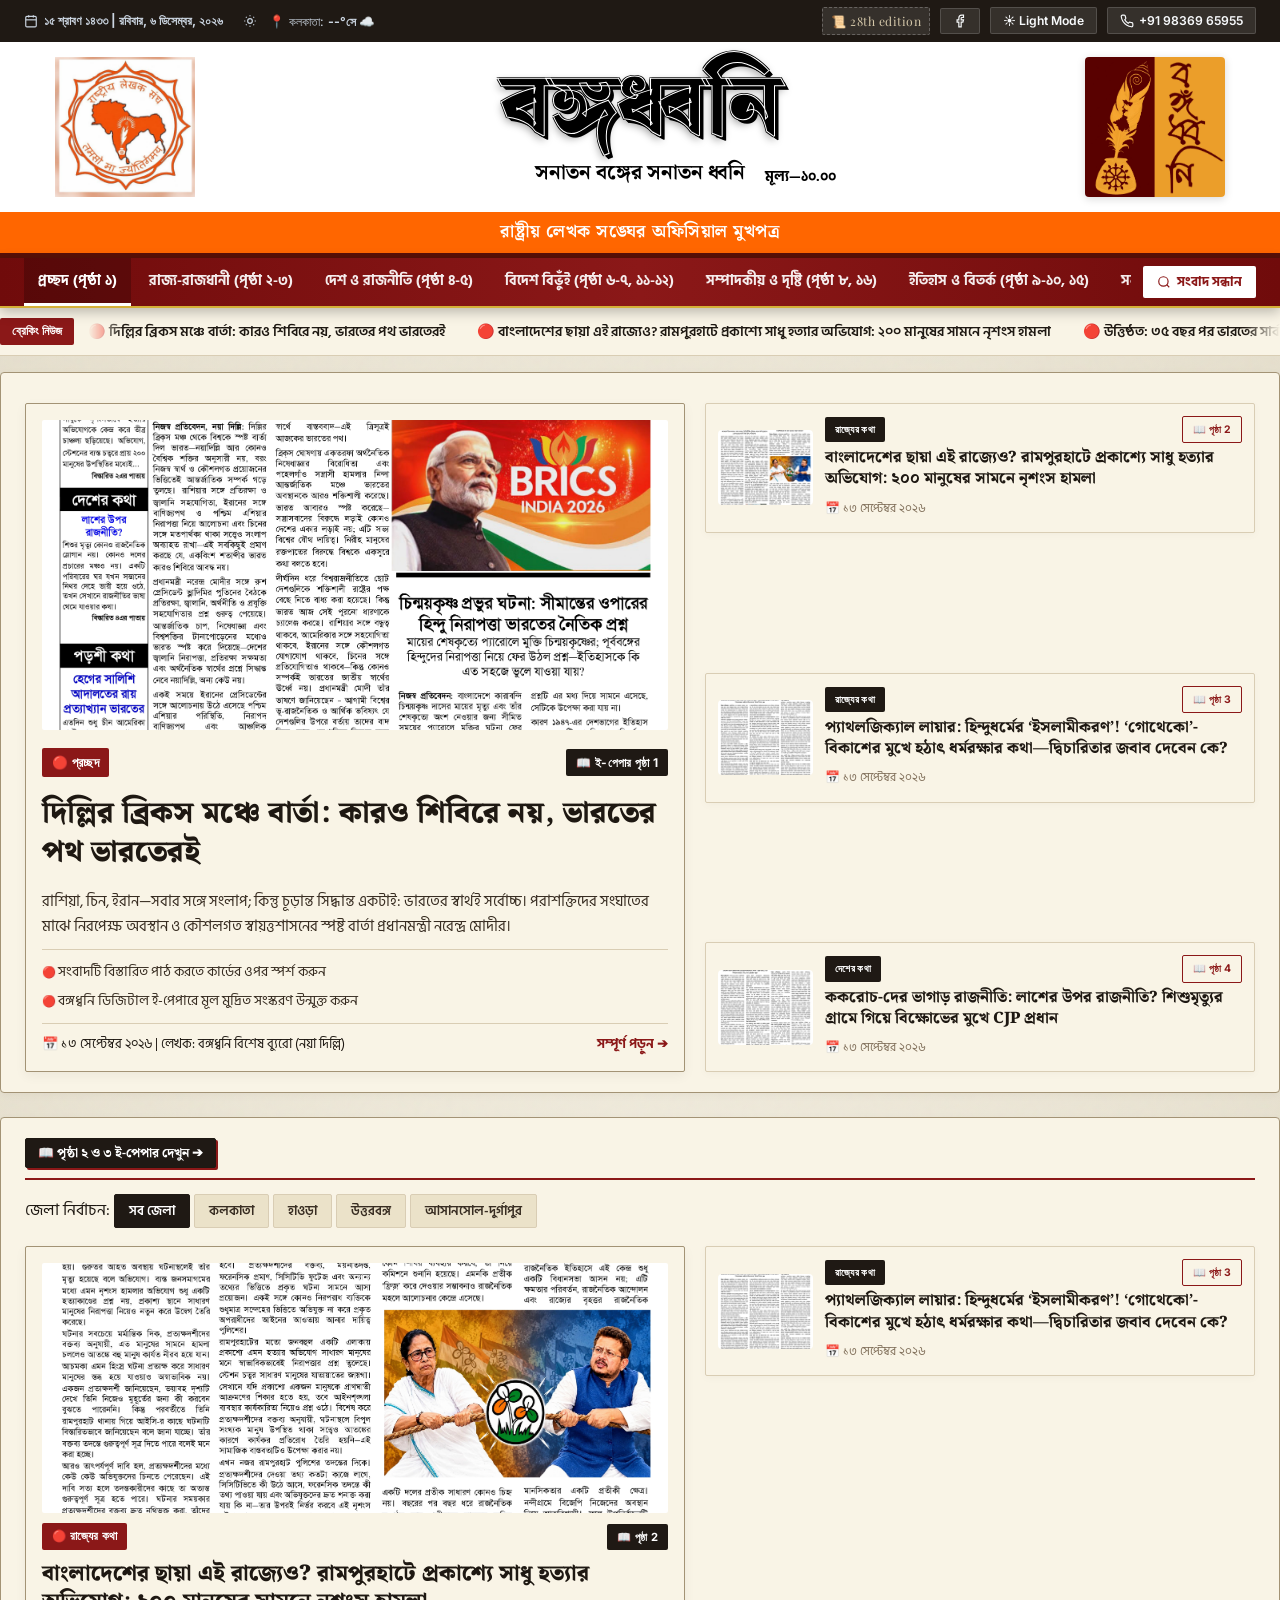
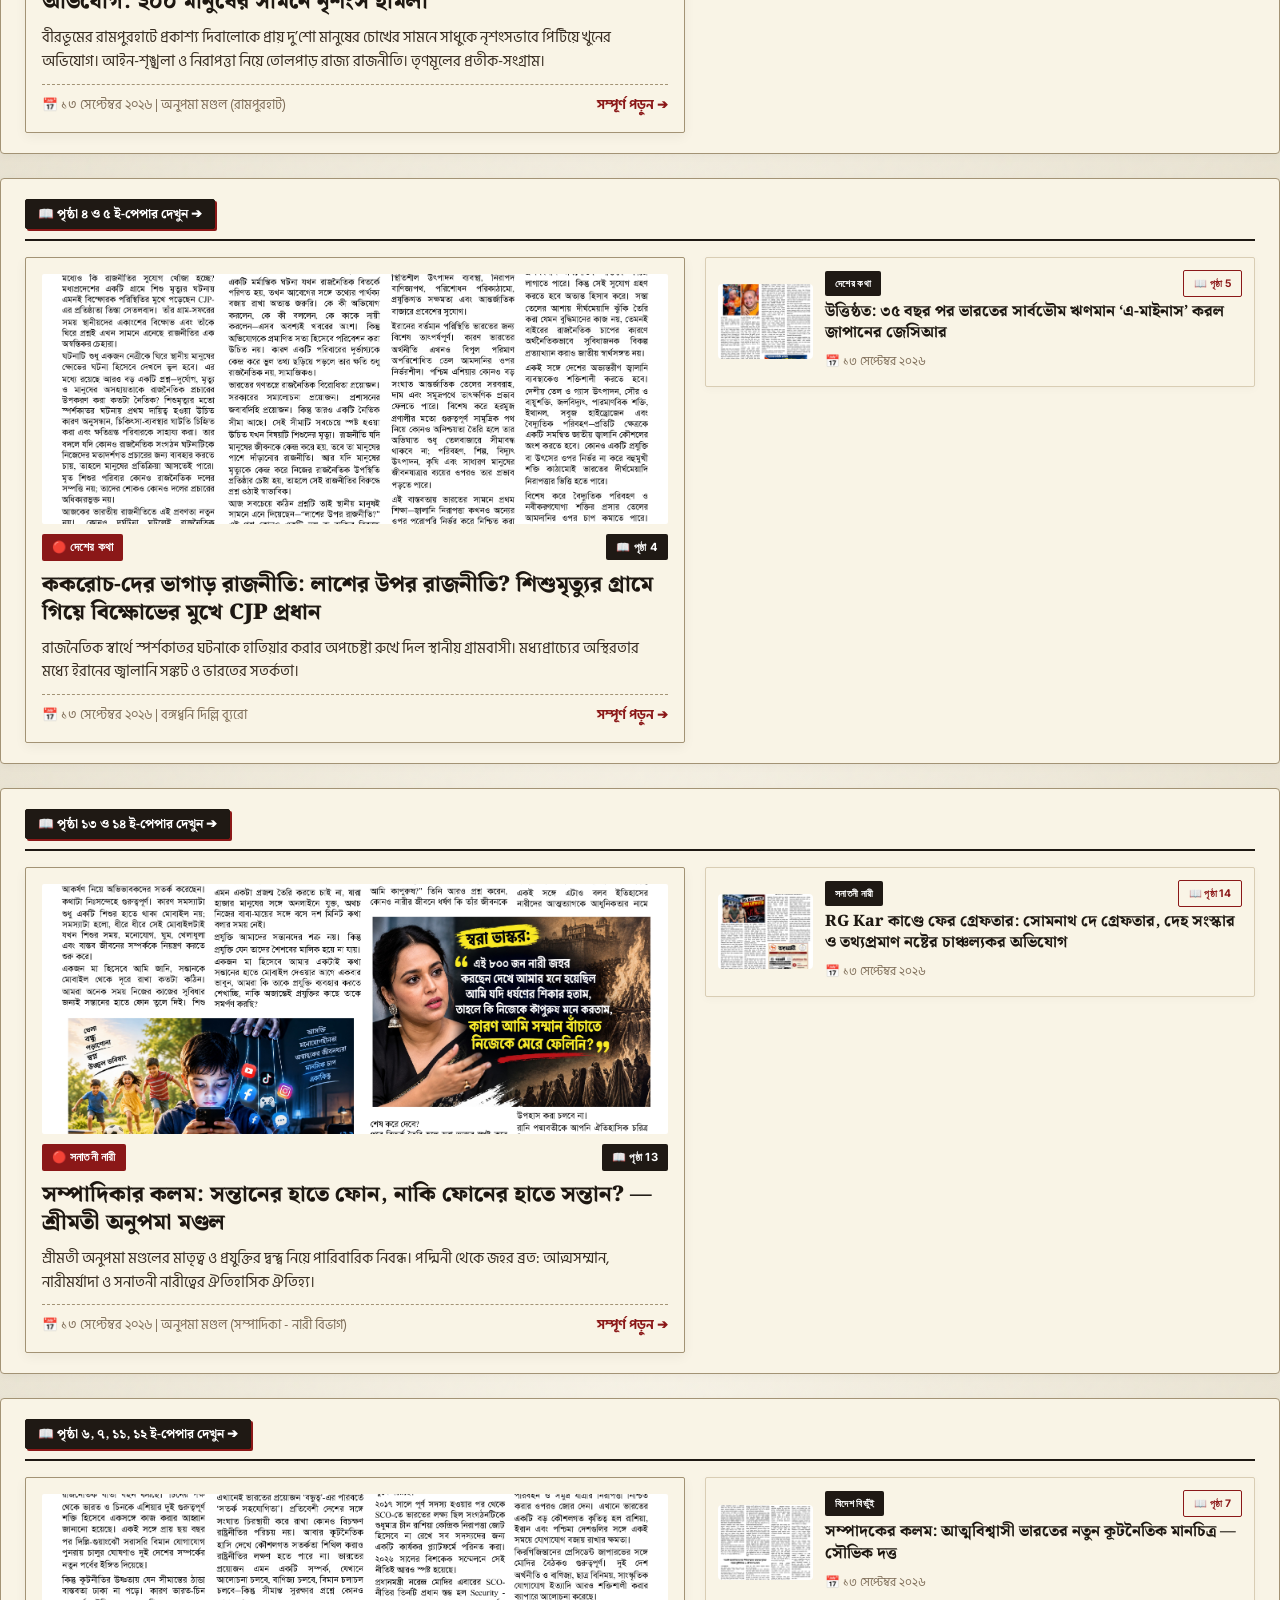
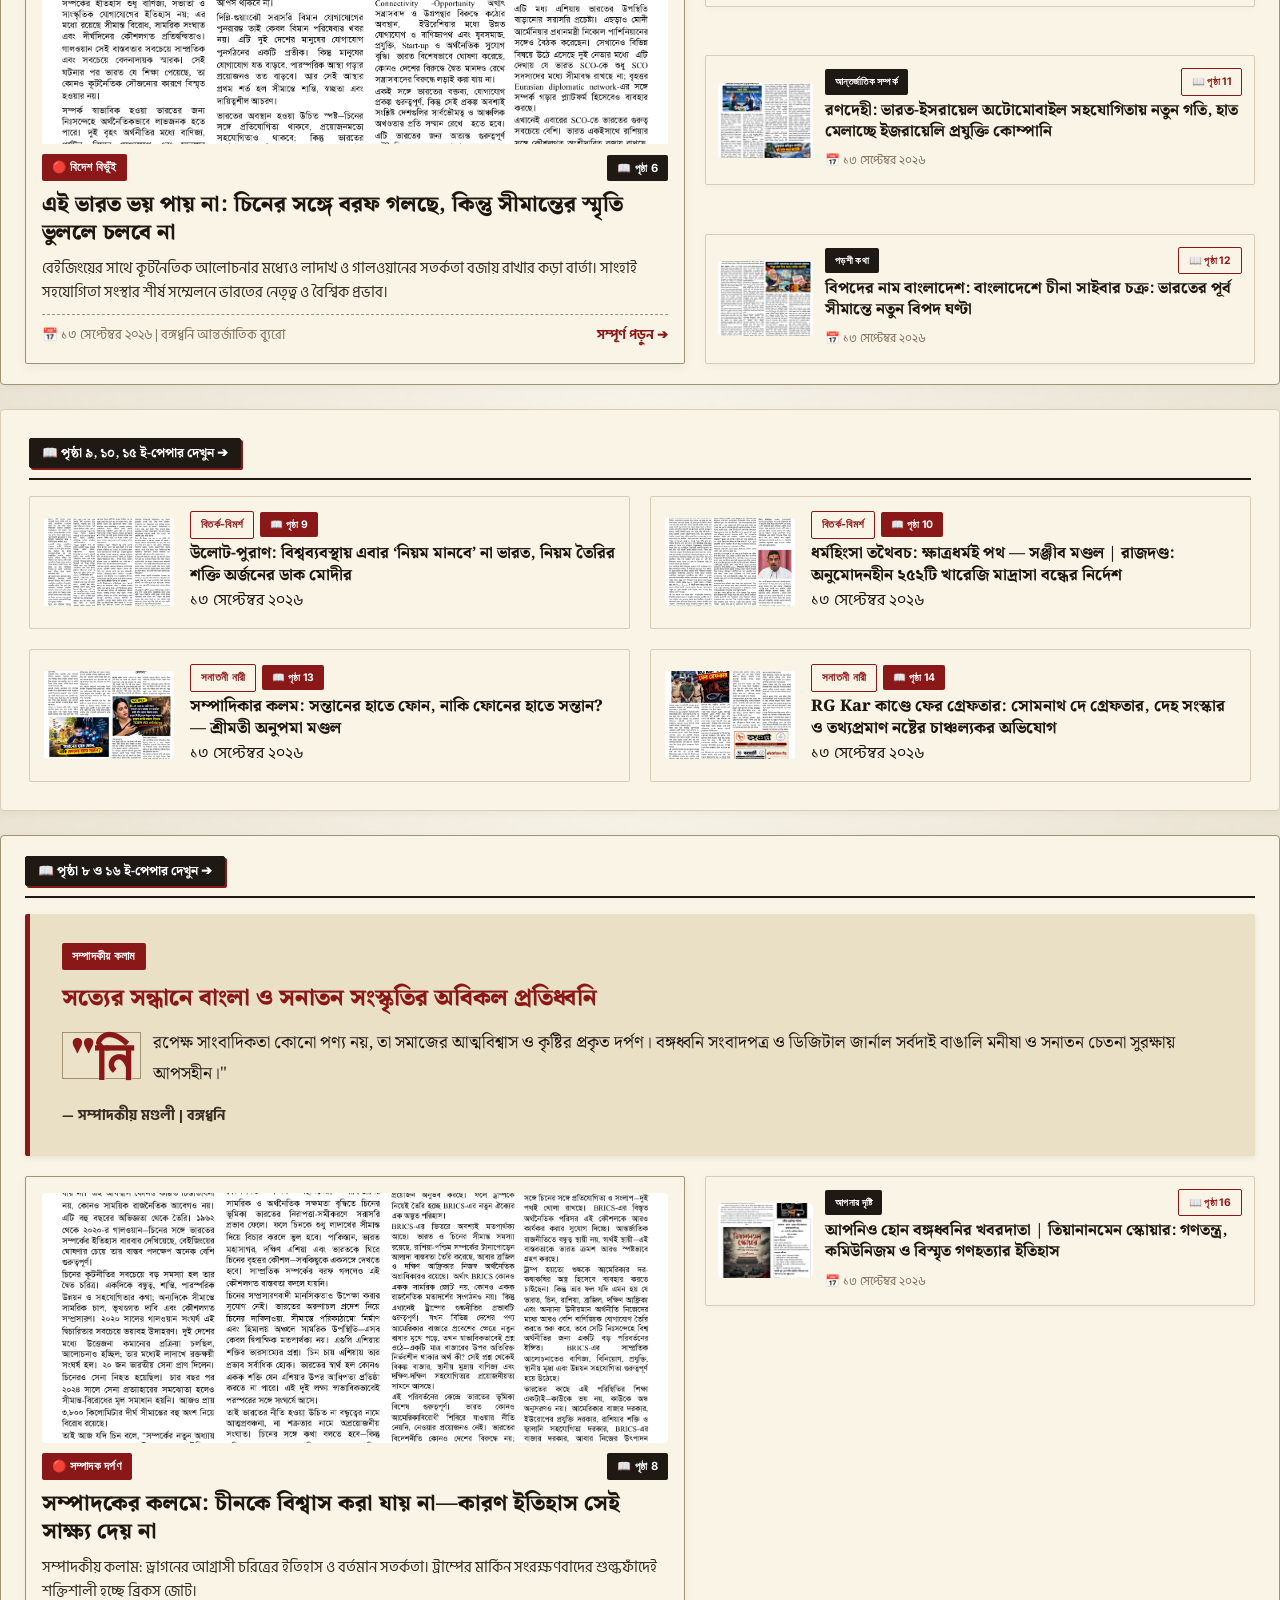
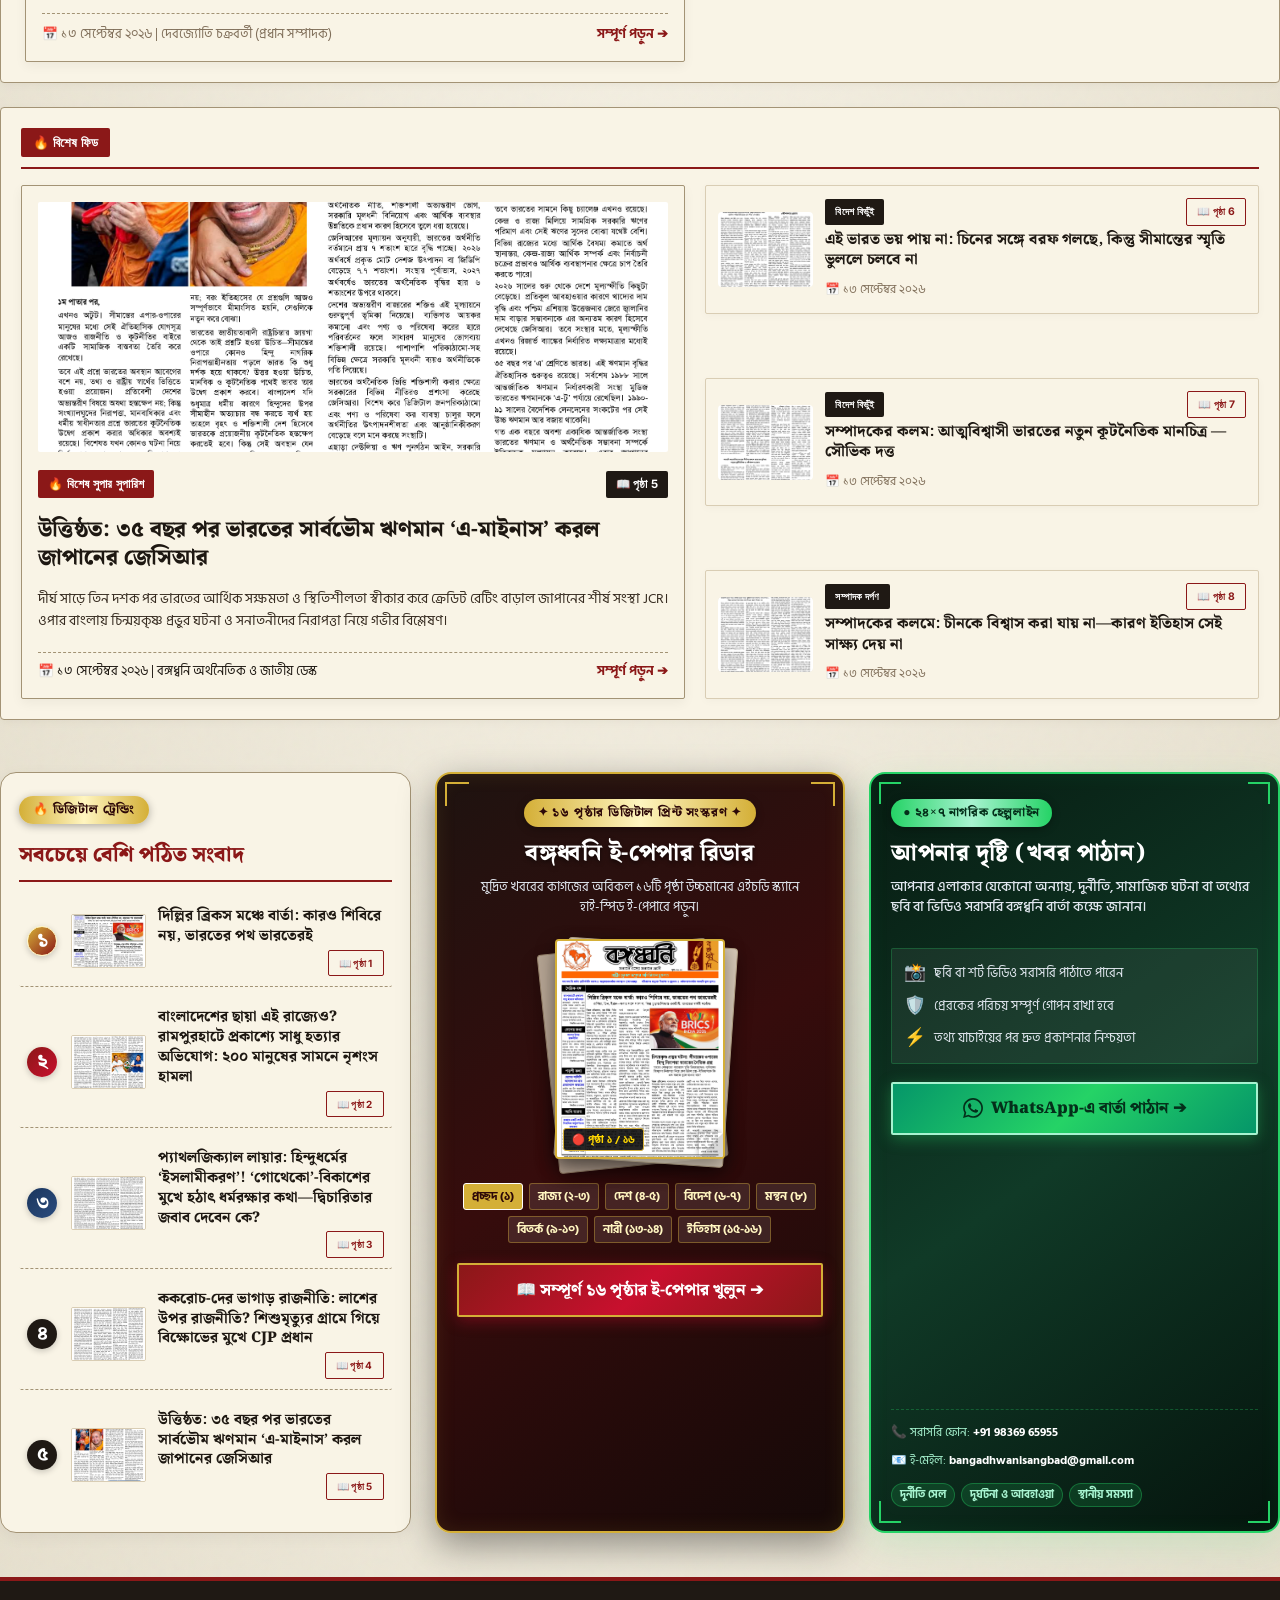
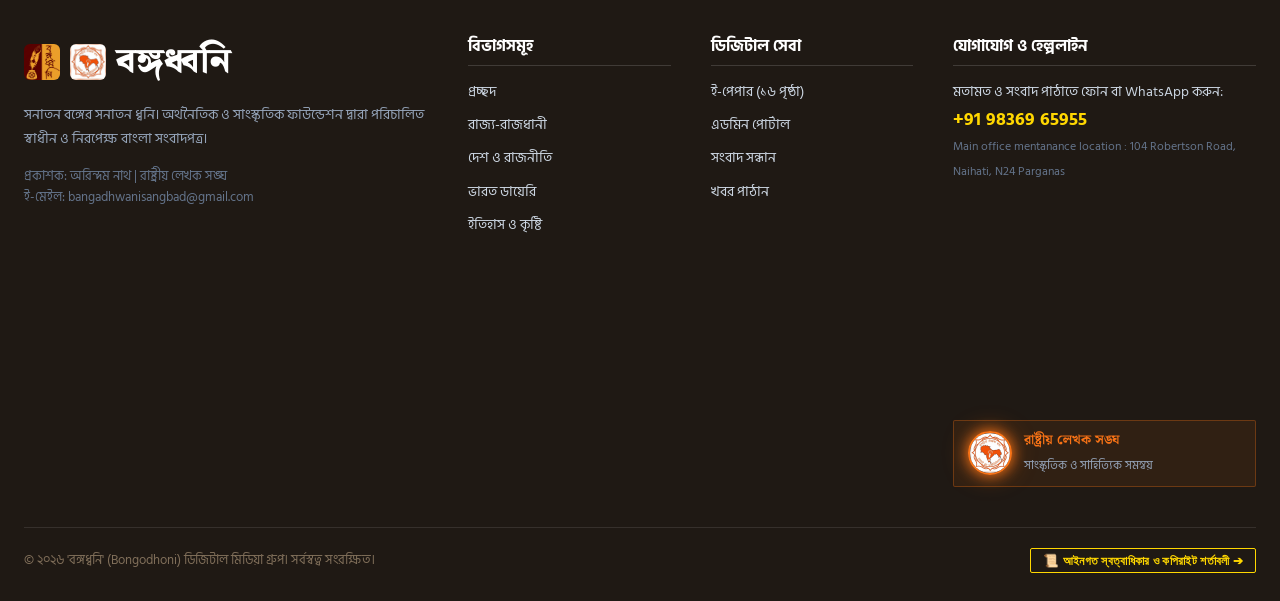
==== commit c0b29dab: "Update 16-page e-paper edition (13-09-26), rich Bengali reporting articles, CMS v18, and local serve" ====
--- a/index.html
+++ b/index.html
@@ -109,10 +109,10 @@
     </div>
     <div class="ticker-marquee">
       <div class="ticker-items">
-        <span class="ticker-item" onclick="openArticleModal('art-101')">🔴 দ্য গ্রেট ক্যালকাটা কিলিংসের ৮০ বছর — ১৬ আগস্ট স্মরণে পশ্চিমবঙ্গজুড়ে ‘ডাইরেক্ট অ্যাকশন ডে’ পালন</span>
-        <span class="ticker-item" onclick="openArticleModal('art-102')">🔴 বিচারপতির চেম্বারে আইনজীবী! সুজিত বসুর জামিন মামলায় নজিরবিহীন ঘটনায় বিচারপতি সরে দাঁড়ালেন</span>
-        <span class="ticker-item" onclick="openArticleModal('art-104')">🔴 দ্য ভারত প্রজেক্ট: ১০ লক্ষ নতুন উদ্যোগ, ৫০ লক্ষ কর্মসংস্থানের লক্ষ্য জাতীয় উদ্যোগপতি মিশনের</span>
-        <span class="ticker-item" onclick="openArticleModal('art-106')">🔴 সন্ত্রাসীদের নিষেধাজ্ঞা প্রত্যাহার করে ‘বৈধতা’ দেওয়া চলবে না: রাষ্ট্রসঙ্ঘে ভারতের কড়া বার্তা</span>
+        <span class="ticker-item" onclick="openArticleModal('art-101')">🔴 দিল্লির ব্রিকস মঞ্চে বার্তা: কারও শিবিরে নয়, ভারতের পথ ভারতেরই</span>
+        <span class="ticker-item" onclick="openArticleModal('art-102')">🔴 বাংলাদেশের ছায়া এই রাজ্যেও? রামপুরহাটে প্রকাশ্যে সাধু হত্যার অভিযোগ: ২০০ মানুষের সামনে নৃশংস হামলা</span>
+        <span class="ticker-item" onclick="openArticleModal('art-105')">🔴 উত্তিষ্ঠত: ৩৫ বছর পর ভারতের সার্বভৌম ঋণমান ‘এ-মাইনাস’ করল জাপানের জেসিআর</span>
+        <span class="ticker-item" onclick="openArticleModal('art-106')">🔴 এই ভারত ভয় পায় না: চিনের সঙ্গে বরফ গলছে, কিন্তু সীমান্তের স্মৃতি ভুললে চলবে না</span>
       </div>
     </div>
   </div>
@@ -133,55 +133,55 @@
       <div id="hero-news-container" class="anandabazar-section-grid" style="display: grid;">
         <div class="anandabazar-lead-card" onclick="openArticleModal('art-101')" style="background:var(--bg-card); cursor:pointer;">
           <div class="anandabazar-lead-thumb" style="height:310px;">
-            <img src="epaper_pages/Bongodhwani 17-08-26_page-0001.jpg" alt="দ্য গ্রেট ক্যালকাটা কিলিংসের ৮০ বছর" loading="lazy" />
+            <img src="epaper_pages/Bongodhwani 13-09-26-digital version_page-0001.jpg" alt="দিল্লির ব্রিকস মঞ্চে বার্তা" loading="lazy" />
           </div>
           <div style="display:flex; justify-content:space-between; align-items:center; margin-top:8px;">
             <span class="badge badge-crimson" style="font-size:0.8rem;">🔴 প্রচ্ছদ ও প্রধান খবর</span>
             <span class="badge badge-navy" style="font-size:0.75rem; cursor:pointer;" onclick="event.stopPropagation(); openEPaperModal(1);">📖 প্রচ্ছদ পৃষ্ঠা ১</span>
           </div>
-          <h1 style="font-family:var(--font-serif); font-size:1.85rem; font-weight:900; line-height:1.3; color:var(--text-1); margin:8px 0;">দ্য গ্রেট ক্যালকাটা কিলিংসের ৮০ বছর — ১৬ আগস্ট স্মরণে পশ্চিমবঙ্গজুড়ে ‘ডাইরেক্ট অ্যাকশন ডে’ পালন</h1>
-          <p style="font-size:0.96rem; color:var(--text-2); line-height:1.6;">ইতিহাসের রক্তাক্ত অধ্যায় ভুলে না যাওয়ার বার্তা দিয়ে রাজ্যজুড়ে পালিত হলো ১৬ই আগস্ট ডাইরেক্ট অ্যাকশন ডে। কলকাতা ও জেলায় জেলায় শ্রদ্ধাজ্ঞাপন ও সভার আয়োজন।</p>
+          <h1 style="font-family:var(--font-serif); font-size:1.85rem; font-weight:900; line-height:1.3; color:var(--text-1); margin:8px 0;">দিল্লির ব্রিকস মঞ্চে বার্তা: কারও শিবিরে নয়, ভারতের পথ ভারতেরই</h1>
+          <p style="font-size:0.96rem; color:var(--text-2); line-height:1.6;">রাশিয়া, চিন, ইরান—সবার সঙ্গে সংলাপ; কিন্তু চূড়ান্ত সিদ্ধান্ত একটাই: ভারতের স্বার্থই সর্বোচ্চ। নিরপেক্ষ অবস্থান ও কৌশলগত স্বায়ত্তশাসনের স্পষ্ট বার্তা প্রধানমন্ত্রী মোদীর।</p>
           <ul class="hero-bullets">
-            <li>ইতিহাসের নির্মম সত্য ও আত্মবলিদানের স্মৃতিকে বাঁচিয়ে রাখার ঐক্যবদ্ধ ডাক</li>
-            <li>কলকাতা ও জেলাগুলিতে নানা সংগঠনের উদ্যোগে বিশেষ পদযাত্রা ও স্মরণসভা</li>
+            <li>পরাশক্তির শিবিরে না জড়িয়ে জাতীয় স্বার্থকে অগ্রাধিকার দিয়ে নিজস্ব পথে চলার সংকল্প</li>
+            <li>চিন্ময়কৃষ্ণ প্রভুর ঘটনা: সীমান্তের ওপারের হিন্দু নিরাপত্তা ভারতের নৈতিক প্রশ্ন</li>
           </ul>
           <div style="margin-top:auto; padding-top:10px; border-top:1px solid var(--border); display:flex; justify-content:space-between; align-items:center; font-size:0.82rem;">
-            <span>📅 ১৭ আগস্ট ২০২৬ | লেখক: বঙ্গধ্বনি বিশেষ প্রতিনিধি</span>
+            <span>📅 ১৩ সেপ্টেম্বর ২০২৬ | লেখক: বঙ্গধ্বনি বিশেষ প্রতিনিধি</span>
             <span style="color:var(--crimson); font-weight:bold;">সম্পূর্ণ পড়ুন ➔</span>
           </div>
         </div>
         <div class="anandabazar-side-stack">
           <div class="anandabazar-side-item" onclick="openArticleModal('art-102')" style="cursor:pointer;">
-            <div class="anandabazar-side-thumb"><img src="epaper_pages/Bongodhwani 17-08-26_page-0002.jpg" alt="সংবাদ" loading="lazy" /></div>
+            <div class="anandabazar-side-thumb"><img src="epaper_pages/Bongodhwani 13-09-26-digital version_page-0002.jpg" alt="সংবাদ" loading="lazy" /></div>
             <div style="flex-grow:1;">
               <div style="display:flex; justify-content:space-between; align-items:center; margin-bottom:4px;">
                 <span class="badge badge-navy" style="font-size:0.65rem;">রাজ্যের কথা</span>
                 <span class="badge badge-outline" style="font-size:0.65rem; border-color:#8B1818; color:#8B1818;" onclick="event.stopPropagation(); openEPaperModal(2);">📖 পৃষ্ঠা ২</span>
               </div>
-              <h4 style="font-family:var(--font-serif); font-size:0.98rem; font-weight:800; color:var(--text-1); line-height:1.35; margin-bottom:4px;">বিচারপতির চেম্বারে আইনজীবী! সুজিত বসুর মামলায় নজিরবিহীন ঘটনায় বিচারপতি সরে দাঁড়ালেন</h4>
-              <span style="font-size:0.75rem; color:var(--text-muted);">📅 ১৭ আগস্ট ২০২৬</span>
+              <h4 style="font-family:var(--font-serif); font-size:0.98rem; font-weight:800; color:var(--text-1); line-height:1.35; margin-bottom:4px;">বাংলাদেশের ছায়া এই রাজ্যেও? রামপুরহাটে প্রকাশ্যে সাধু হত্যার অভিযোগ: ২০০ মানুষের সামনে নৃশংস হামলা</h4>
+              <span style="font-size:0.75rem; color:var(--text-muted);">📅 ১৩ সেপ্টেম্বর ২০২৬</span>
             </div>
           </div>
           <div class="anandabazar-side-item" onclick="openArticleModal('art-103')" style="cursor:pointer;">
-            <div class="anandabazar-side-thumb"><img src="epaper_pages/Bongodhwani 17-08-26_page-0003.jpg" alt="সংবাদ" loading="lazy" /></div>
+            <div class="anandabazar-side-thumb"><img src="epaper_pages/Bongodhwani 13-09-26-digital version_page-0003.jpg" alt="সংবাদ" loading="lazy" /></div>
             <div style="flex-grow:1;">
               <div style="display:flex; justify-content:space-between; align-items:center; margin-bottom:4px;">
                 <span class="badge badge-navy" style="font-size:0.65rem;">রাজ্যের কথা</span>
                 <span class="badge badge-outline" style="font-size:0.65rem; border-color:#8B1818; color:#8B1818;" onclick="event.stopPropagation(); openEPaperModal(3);">📖 পৃষ্ঠা ৩</span>
               </div>
-              <h4 style="font-family:var(--font-serif); font-size:0.98rem; font-weight:800; color:var(--text-1); line-height:1.35; margin-bottom:4px;">যাদবপুরকাণ্ডের পর ABVP-র মিছিল ঘিরে ফের উত্তেজনা | দুর্গা সুরক্ষা স্কোয়াড</h4>
-              <span style="font-size:0.75rem; color:var(--text-muted);">📅 ১৭ আগস্ট ২০২৬</span>
+              <h4 style="font-family:var(--font-serif); font-size:0.98rem; font-weight:800; color:var(--text-1); line-height:1.35; margin-bottom:4px;">প্যাথলজিক্যাল লায়ার: হিন্দুধর্মের ‘ইসলামীকরণ’! ‘গোথেকো’-বিকাশের মুখে হঠাৎ ধর্মরক্ষার কথা</h4>
+              <span style="font-size:0.75rem; color:var(--text-muted);">📅 ১৩ সেপ্টেম্বর ২০২৬</span>
             </div>
           </div>
           <div class="anandabazar-side-item" onclick="openArticleModal('art-104')" style="cursor:pointer;">
-            <div class="anandabazar-side-thumb"><img src="epaper_pages/Bongodhwani 17-08-26_page-0004.jpg" alt="সংবাদ" loading="lazy" /></div>
+            <div class="anandabazar-side-thumb"><img src="epaper_pages/Bongodhwani 13-09-26-digital version_page-0004.jpg" alt="সংবাদ" loading="lazy" /></div>
             <div style="flex-grow:1;">
               <div style="display:flex; justify-content:space-between; align-items:center; margin-bottom:4px;">
                 <span class="badge badge-navy" style="font-size:0.65rem;">দেশের কথা</span>
                 <span class="badge badge-outline" style="font-size:0.65rem; border-color:#8B1818; color:#8B1818;" onclick="event.stopPropagation(); openEPaperModal(4);">📖 পৃষ্ঠা ৪</span>
               </div>
-              <h4 style="font-family:var(--font-serif); font-size:0.98rem; font-weight:800; color:var(--text-1); line-height:1.35; margin-bottom:4px;">দ্য ভারত প্রজেক্ট: ১০ লক্ষ নতুন উদ্যোগ, ৫০ লক্ষ কর্মসংস্থানের লক্ষ্য</h4>
-              <span style="font-size:0.75rem; color:var(--text-muted);">📅 ১৭ আগস্ট ২০২৬</span>
+              <h4 style="font-family:var(--font-serif); font-size:0.98rem; font-weight:800; color:var(--text-1); line-height:1.35; margin-bottom:4px;">ককরোচ-দের ভাগাড় রাজনীতি: লাশের উপর রাজনীতি? শিশুমৃত্যুর গ্রামে গিয়ে বিক্ষোভের মুখে CJP প্রধান</h4>
+              <span style="font-size:0.75rem; color:var(--text-muted);">📅 ১৩ সেপ্টেম্বর ২০২৬</span>
             </div>
           </div>
         </div>
@@ -212,50 +212,50 @@
 
       <div class="anandabazar-section-grid" id="grid-rajya-container" style="display: grid;">
         <div class="anandabazar-lead-card" onclick="openArticleModal('art-102')" style="background:var(--bg-card); cursor:pointer;">
-          <div class="anandabazar-lead-thumb" style="height:250px;"><img src="epaper_pages/Bongodhwani 17-08-26_page-0002.jpg" alt="সংবাদ" loading="lazy" /></div>
+          <div class="anandabazar-lead-thumb" style="height:250px;"><img src="epaper_pages/Bongodhwani 13-09-26-digital version_page-0002.jpg" alt="সংবাদ" loading="lazy" /></div>
           <div style="display:flex; justify-content:space-between; align-items:center; margin-top:8px;">
             <span class="badge badge-crimson" style="font-size:0.75rem;">🔴 রাজ্যের কথা</span>
             <span class="badge badge-navy" style="font-size:0.72rem; cursor:pointer;" onclick="event.stopPropagation(); openEPaperModal(2);">📖 পৃষ্ঠা ২</span>
           </div>
-          <h3 style="font-family:var(--font-serif); font-size:1.35rem; font-weight:900; line-height:1.3; color:var(--text-1); margin:8px 0 6px 0;">বিচারপতির চেম্বারে আইনজীবী! সুজিত বসুর জামিন মামলায় নজিরবিহীন ঘটনায় বিচারপতি সরে দাঁড়ালেন</h3>
-          <p style="font-size:0.9rem; color:var(--text-2); line-height:1.5; margin-bottom:10px;">দমকলমন্ত্রী সুজিত বসুর জামিন মামলা চলাকালীন এজলাসে বেনজির বিশৃঙ্খলা। তারাপীঠে অগ্নিকাণ্ডে মৃতের সংখ্যা বৃদ্ধি।</p>
+          <h3 style="font-family:var(--font-serif); font-size:1.35rem; font-weight:900; line-height:1.3; color:var(--text-1); margin:8px 0 6px 0;">বাংলাদেশের ছায়া এই রাজ্যেও? রামপুরহাটে প্রকাশ্যে সাধু হত্যার অভিযোগ: ২০০ মানুষের সামনে নৃশংস হামলা</h3>
+          <p style="font-size:0.9rem; color:var(--text-2); line-height:1.5; margin-bottom:10px;">বীরভূমের রামপুরহাটে প্রকাশ্য দিবালোকে প্রায় দু’শো মানুষের সামনে সাধুকে পিটিয়ে খুনের অভিযোগ। আইন-শৃঙ্খলা ও নিরাপত্তা নিয়ে তোলপাড় রাজ্য রাজনীতি। তৃণমূলের প্রতীক-সংগ্রাম।</p>
           <div style="margin-top:auto; padding-top:8px; border-top:1px dashed var(--border-strong); display:flex; justify-content:space-between; align-items:center; font-size:0.8rem;">
-            <span>📅 ১৭ আগস্ট ২০২৬ | আদালত প্রতিবেদক</span>
+            <span>📅 ১৩ সেপ্টেম্বর ২০২৬ | অনুপমা মণ্ডল</span>
             <span style="color:var(--crimson); font-weight:bold;">সম্পূর্ণ পড়ুন ➔</span>
           </div>
         </div>
         <div class="anandabazar-side-stack">
           <div class="anandabazar-side-item" onclick="openArticleModal('art-103')" style="cursor:pointer;">
-            <div class="anandabazar-side-thumb"><img src="epaper_pages/Bongodhwani 17-08-26_page-0003.jpg" alt="সংবাদ" loading="lazy" /></div>
+            <div class="anandabazar-side-thumb"><img src="epaper_pages/Bongodhwani 13-09-26-digital version_page-0003.jpg" alt="সংবাদ" loading="lazy" /></div>
             <div style="flex-grow: 1;">
               <div style="display:flex; justify-content:space-between; align-items:center; margin-bottom:4px;">
                 <span class="badge badge-navy" style="font-size:0.65rem;">রাজ্যের কথা</span>
                 <span class="badge badge-outline" style="font-size:0.65rem; border-color:#8B1818; color:#8B1818;" onclick="event.stopPropagation(); openEPaperModal(3);">📖 পৃষ্ঠা ৩</span>
               </div>
-              <h4 style="font-family:var(--font-serif); font-size:0.95rem; font-weight:800; color:var(--text-1); line-height:1.35; margin-bottom:4px;">যাদবপুরকাণ্ডের পর ABVP-র মিছিল ঘিরে ফের উত্তেজনা | নারী সুরক্ষায় ‘দুর্গা স্কোয়াড’</h4>
-              <span style="font-size:0.74rem; color:var(--text-muted);">📅 ১৭ আগস্ট ২০২৬</span>
+              <h4 style="font-family:var(--font-serif); font-size:0.95rem; font-weight:800; color:var(--text-1); line-height:1.35; margin-bottom:4px;">প্যাথলজিক্যাল লায়ার: হিন্দুধর্মের ‘ইসলামীকরণ’! ‘গোথেকো’-বিকাশের মুখে হঠাৎ ধর্মরক্ষার কথা—দ্বিচারিতার জবাব দেবেন কে?</h4>
+              <span style="font-size:0.74rem; color:var(--text-muted);">📅 ১৩ সেপ্টেম্বর ২০২৬</span>
             </div>
           </div>
           <div class="anandabazar-side-item" onclick="openArticleModal('art-116')" style="cursor:pointer;">
-            <div class="anandabazar-side-thumb"><img src="epaper_pages/Bongodhwani 17-08-26_page-0016.jpg" alt="সংবাদ" loading="lazy" /></div>
+            <div class="anandabazar-side-thumb"><img src="epaper_pages/Bongodhwani 13-09-26-digital version_page-0016.jpg" alt="সংবাদ" loading="lazy" /></div>
             <div style="flex-grow: 1;">
               <div style="display:flex; justify-content:space-between; align-items:center; margin-bottom:4px;">
                 <span class="badge badge-navy" style="font-size:0.65rem;">আপনার দৃষ্টি</span>
                 <span class="badge badge-outline" style="font-size:0.65rem; border-color:#8B1818; color:#8B1818;" onclick="event.stopPropagation(); openEPaperModal(16);">📖 পৃষ্ঠা ১৬</span>
               </div>
-              <h4 style="font-family:var(--font-serif); font-size:0.95rem; font-weight:800; color:var(--text-1); line-height:1.35; margin-bottom:4px;">১৬ আগস্ট স্মরণে হিন্দু সংহতির পদযাত্রা ও বেঙ্গল ভলান্টিয়ার্স</h4>
-              <span style="font-size:0.74rem; color:var(--text-muted);">📅 ১৭ আগস্ট ২০২৬</span>
+              <h4 style="font-family:var(--font-serif); font-size:0.95rem; font-weight:800; color:var(--text-1); line-height:1.35; margin-bottom:4px;">আপনিও হোন বঙ্গধ্বনির খবরদাতা | তিয়ানানমেন স্কোয়ার: গণতন্ত্র, কমিউনিজম ও বিস্মৃত গণহত্যার ইতিহাস</h4>
+              <span style="font-size:0.74rem; color:var(--text-muted);">📅 ১৩ সেপ্টেম্বর ২০২৬</span>
             </div>
           </div>
           <div class="anandabazar-side-item" onclick="openArticleModal('art-101')" style="cursor:pointer;">
-            <div class="anandabazar-side-thumb"><img src="epaper_pages/Bongodhwani 17-08-26_page-0001.jpg" alt="সংবাদ" loading="lazy" /></div>
+            <div class="anandabazar-side-thumb"><img src="epaper_pages/Bongodhwani 13-09-26-digital version_page-0001.jpg" alt="সংবাদ" loading="lazy" /></div>
             <div style="flex-grow: 1;">
               <div style="display:flex; justify-content:space-between; align-items:center; margin-bottom:4px;">
                 <span class="badge badge-navy" style="font-size:0.65rem;">কলকাতা</span>
                 <span class="badge badge-outline" style="font-size:0.65rem; border-color:#8B1818; color:#8B1818;" onclick="event.stopPropagation(); openEPaperModal(1);">📖 পৃষ্ঠা ১</span>
               </div>
-              <h4 style="font-family:var(--font-serif); font-size:0.95rem; font-weight:800; color:var(--text-1); line-height:1.35; margin-bottom:4px;">দ্য গ্রেট ক্যালকাটা কিলিংসের ৮০ বছর — ডাইরেক্ট অ্যাকশন ডে স্মরণ</h4>
-              <span style="font-size:0.74rem; color:var(--text-muted);">📅 ১৭ আগস্ট ২০২৬</span>
+              <h4 style="font-family:var(--font-serif); font-size:0.95rem; font-weight:800; color:var(--text-1); line-height:1.35; margin-bottom:4px;">দিল্লির ব্রিকস মঞ্চে বার্তা: কারও শিবিরে নয়, ভারতের পথ ভারতেরই</h4>
+              <span style="font-size:0.74rem; color:var(--text-muted);">📅 ১৩ সেপ্টেম্বর ২০২৬</span>
             </div>
           </div>
         </div>
@@ -275,50 +275,50 @@
       </div>
       <div class="anandabazar-section-grid" id="grid-desh-container" style="display: grid;">
         <div class="anandabazar-lead-card" onclick="openArticleModal('art-104')" style="background:var(--bg-card); cursor:pointer;">
-          <div class="anandabazar-lead-thumb" style="height:250px;"><img src="epaper_pages/Bongodhwani 17-08-26_page-0004.jpg" alt="সংবাদ" loading="lazy" /></div>
+          <div class="anandabazar-lead-thumb" style="height:250px;"><img src="epaper_pages/Bongodhwani 13-09-26-digital version_page-0004.jpg" alt="সংবাদ" loading="lazy" /></div>
           <div style="display:flex; justify-content:space-between; align-items:center; margin-top:8px;">
             <span class="badge badge-crimson" style="font-size:0.75rem;">🔴 দেশের কথা</span>
             <span class="badge badge-navy" style="font-size:0.72rem; cursor:pointer;" onclick="event.stopPropagation(); openEPaperModal(4);">📖 পৃষ্ঠা ৪</span>
           </div>
-          <h3 style="font-family:var(--font-serif); font-size:1.35rem; font-weight:900; line-height:1.3; color:var(--text-1); margin:8px 0 6px 0;">দ্য ভারত প্রজেক্ট: ১০ লক্ষ নতুন উদ্যোগ, ৫০ লক্ষ কর্মসংস্থানের লক্ষ্য জাতীয় উদ্যোগপতি মিশনের</h3>
-          <p style="font-size:0.9rem; color:var(--text-2); line-height:1.5; margin-bottom:10px;">আগামী পাঁচ বছরে ১০ লক্ষ নতুন এমএসএমই উদ্যোগ এবং ৫০ লক্ষ কর্মসংস্থান তৈরির বিশাল রূপরেখা।</p>
+          <h3 style="font-family:var(--font-serif); font-size:1.35rem; font-weight:900; line-height:1.3; color:var(--text-1); margin:8px 0 6px 0;">ককরোচ-দের ভাগাড় রাজনীতি: লাশের উপর রাজনীতি? শিশুমৃত্যুর গ্রামে গিয়ে বিক্ষোভের মুখে CJP প্রধান</h3>
+          <p style="font-size:0.9rem; color:var(--text-2); line-height:1.5; margin-bottom:10px;">রাজনৈতিক স্বার্থে স্পর্শকাতর ঘটনাকে হাতিয়ার করার অপচেষ্টা প্রতিহত করল স্থানীয় গ্রামবাসী। মধ্যপ্রাচ্যের অস্থিরতার মধ্যে ভারতের জ্বালানি কূটনীতি।</p>
           <div style="margin-top:auto; padding-top:8px; border-top:1px dashed var(--border-strong); display:flex; justify-content:space-between; align-items:center; font-size:0.8rem;">
-            <span>📅 ১৭ আগস্ট ২০২৬ | দিল্লি ব্যুরো</span>
+            <span>📅 ১৩ সেপ্টেম্বর ২০২৬ | দিল্লি ব্যুরো</span>
             <span style="color:var(--crimson); font-weight:bold;">সম্পূর্ণ পড়ুন ➔</span>
           </div>
         </div>
         <div class="anandabazar-side-stack">
           <div class="anandabazar-side-item" onclick="openArticleModal('art-105')" style="cursor:pointer;">
-            <div class="anandabazar-side-thumb"><img src="epaper_pages/Bongodhwani 17-08-26_page-0005.jpg" alt="সংবাদ" loading="lazy" /></div>
+            <div class="anandabazar-side-thumb"><img src="epaper_pages/Bongodhwani 13-09-26-digital version_page-0005.jpg" alt="সংবাদ" loading="lazy" /></div>
             <div style="flex-grow: 1;">
               <div style="display:flex; justify-content:space-between; align-items:center; margin-bottom:4px;">
                 <span class="badge badge-navy" style="font-size:0.65rem;">দেশের কথা</span>
                 <span class="badge badge-outline" style="font-size:0.65rem; border-color:#8B1818; color:#8B1818;" onclick="event.stopPropagation(); openEPaperModal(5);">📖 পৃষ্ঠা ৫</span>
               </div>
-              <h4 style="font-family:var(--font-serif); font-size:0.95rem; font-weight:800; color:var(--text-1); line-height:1.35; margin-bottom:4px;">বিশ্বজোড়া ষড়যন্ত্র: মোহন ভাগবতের মার্কিন সফরের আগে আরএসএসের বিরুদ্ধে নিষেধাজ্ঞার দাবি</h4>
-              <span style="font-size:0.74rem; color:var(--text-muted);">📅 ১৭ আগস্ট ২০২৬</span>
+              <h4 style="font-family:var(--font-serif); font-size:0.95rem; font-weight:800; color:var(--text-1); line-height:1.35; margin-bottom:4px;">উত্তিষ্ঠত: ৩৫ বছর পর ভারতের সার্বভৌম ঋণমান ‘এ-মাইনাস’ করল জাপানের জেসিআর</h4>
+              <span style="font-size:0.74rem; color:var(--text-muted);">📅 ১৩ সেপ্টেম্বর ২০২৬</span>
             </div>
           </div>
           <div class="anandabazar-side-item" onclick="openArticleModal('art-108')" style="cursor:pointer;">
-            <div class="anandabazar-side-thumb"><img src="epaper_pages/Bongodhwani 17-08-26_page-0008.jpg" alt="সংবাদ" loading="lazy" /></div>
+            <div class="anandabazar-side-thumb"><img src="epaper_pages/Bongodhwani 13-09-26-digital version_page-0008.jpg" alt="সংবাদ" loading="lazy" /></div>
             <div style="flex-grow: 1;">
               <div style="display:flex; justify-content:space-between; align-items:center; margin-bottom:4px;">
                 <span class="badge badge-navy" style="font-size:0.65rem;">সম্পাদক দর্পণ</span>
                 <span class="badge badge-outline" style="font-size:0.65rem; border-color:#8B1818; color:#8B1818;" onclick="event.stopPropagation(); openEPaperModal(8);">📖 পৃষ্ঠা ৮</span>
               </div>
-              <h4 style="font-family:var(--font-serif); font-size:0.95rem; font-weight:800; color:var(--text-1); line-height:1.35; margin-bottom:4px;">মন্থন: বিজেপির নতুন জাতীয় দল ঘোষণা, ফিরলেন স্মৃতি ইরানি ও রাম মাধব</h4>
-              <span style="font-size:0.74rem; color:var(--text-muted);">📅 ১৭ আগস্ট ২০২৬</span>
+              <h4 style="font-family:var(--font-serif); font-size:0.95rem; font-weight:800; color:var(--text-1); line-height:1.35; margin-bottom:4px;">সম্পাদকের কলমে: চীনকে বিশ্বাস করা যায় না—কারণ ইতিহাস সেই সাক্ষ্য দেয়না</h4>
+              <span style="font-size:0.74rem; color:var(--text-muted);">📅 ১৩ সেপ্টেম্বর ২০২৬</span>
             </div>
           </div>
           <div class="anandabazar-side-item" onclick="openArticleModal('art-110')" style="cursor:pointer;">
-            <div class="anandabazar-side-thumb"><img src="epaper_pages/Bongodhwani 17-08-26_page-0010.jpg" alt="সংবাদ" loading="lazy" /></div>
+            <div class="anandabazar-side-thumb"><img src="epaper_pages/Bongodhwani 13-09-26-digital version_page-0010.jpg" alt="সংবাদ" loading="lazy" /></div>
             <div style="flex-grow: 1;">
               <div style="display:flex; justify-content:space-between; align-items:center; margin-bottom:4px;">
                 <span class="badge badge-navy" style="font-size:0.65rem;">বিতর্ক-বিমর্শ</span>
                 <span class="badge badge-outline" style="font-size:0.65rem; border-color:#8B1818; color:#8B1818;" onclick="event.stopPropagation(); openEPaperModal(10);">📖 পৃষ্ঠা ১০</span>
               </div>
-              <h4 style="font-family:var(--font-serif); font-size:0.95rem; font-weight:800; color:var(--text-1); line-height:1.35; margin-bottom:4px;">তারকার মুখে দেশপ্রেম, বিজ্ঞাপনে দায়বোধ কোথায়? বিমল পানমশলা বিতর্কে নোটিস</h4>
-              <span style="font-size:0.74rem; color:var(--text-muted);">📅 ১৭ আগস্ট ২০২৬</span>
+              <h4 style="font-family:var(--font-serif); font-size:0.95rem; font-weight:800; color:var(--text-1); line-height:1.35; margin-bottom:4px;">ধর্মহিংসা তথৈবচ: ক্ষাত্রধর্মই পথ — সঞ্জীব মণ্ডল | রাজদণ্ড: অনুমোদনহীন ২৫২টি খারেজি মাদ্রাসা বন্ধের নির্দেশ</h4>
+              <span style="font-size:0.74rem; color:var(--text-muted);">📅 ১৩ সেপ্টেম্বর ২০২৬</span>
             </div>
           </div>
         </div>
@@ -338,28 +338,28 @@
       </div>
       <div class="anandabazar-section-grid" id="grid-bharat-container" style="display: grid;">
         <div class="anandabazar-lead-card" onclick="openArticleModal('art-113')" style="background:var(--bg-card); cursor:pointer;">
-          <div class="anandabazar-lead-thumb" style="height:250px;"><img src="epaper_pages/Bongodhwani 17-08-26_page-0013.jpg" alt="সংবাদ" loading="lazy" /></div>
+          <div class="anandabazar-lead-thumb" style="height:250px;"><img src="epaper_pages/Bongodhwani 13-09-26-digital version_page-0013.jpg" alt="সংবাদ" loading="lazy" /></div>
           <div style="display:flex; justify-content:space-between; align-items:center; margin-top:8px;">
             <span class="badge badge-crimson" style="font-size:0.75rem;">🔴 সনাতনী নারী</span>
             <span class="badge badge-navy" style="font-size:0.72rem; cursor:pointer;" onclick="event.stopPropagation(); openEPaperModal(13);">📖 পৃষ্ঠা ১৩</span>
           </div>
-          <h3 style="font-family:var(--font-serif); font-size:1.35rem; font-weight:900; line-height:1.3; color:var(--text-1); margin:8px 0 6px 0;">ডাঃ মধুচ্ছন্দা কর বিজেপির জাতীয় সহ-সভাপতি | জঙ্গল থেকে র‍্যাম্প, বস্তারের মেয়েদের নতুন দিগন্ত</h3>
-          <p style="font-size:0.9rem; color:var(--text-2); line-height:1.5; margin-bottom:10px;">চিকিৎসক ও সংগঠক ডাঃ মধুচ্ছন্দা কর কেন্দ্রীয় নেতৃত্বে। বস্তারের আদিবাসী মেয়েদের ফ্যাশন শো-তে সাফল্য।</p>
+          <h3 style="font-family:var(--font-serif); font-size:1.35rem; font-weight:900; line-height:1.3; color:var(--text-1); margin:8px 0 6px 0;">সম্পাদিকার কলম: সন্তানের হাতে ফোন, নাকি ফোনের হাতে সন্তান? — শ্রীমতী অনুপমা মণ্ডল</h3>
+          <p style="font-size:0.9rem; color:var(--text-2); line-height:1.5; margin-bottom:10px;">শ্রীমতী অনুপমা মণ্ডলের মাতৃত্ব ও প্রযুক্তির দ্বন্দ্ব নিয়ে পারিবারিক নিবন্ধ। পদ্মিনী থেকে জহর ব্রত: আত্মসম্মান, নারীমর্যাদা ও সনাতনী নারীত্বের ঐতিহাসিক ঐতিহ্য।</p>
           <div style="margin-top:auto; padding-top:8px; border-top:1px dashed var(--border-strong); display:flex; justify-content:space-between; align-items:center; font-size:0.8rem;">
-            <span>📅 ১৭ আগস্ট ২০২৬ | অনুপমা মণ্ডল</span>
+            <span>📅 ১৩ সেপ্টেম্বর ২০২৬ | অনুপমা মণ্ডল</span>
             <span style="color:var(--crimson); font-weight:bold;">সম্পূর্ণ পড়ুন ➔</span>
           </div>
         </div>
         <div class="anandabazar-side-stack">
           <div class="anandabazar-side-item" onclick="openArticleModal('art-114')" style="cursor:pointer;">
-            <div class="anandabazar-side-thumb"><img src="epaper_pages/Bongodhwani 17-08-26_page-0014.jpg" alt="সংবাদ" loading="lazy" /></div>
+            <div class="anandabazar-side-thumb"><img src="epaper_pages/Bongodhwani 13-09-26-digital version_page-0014.jpg" alt="সংবাদ" loading="lazy" /></div>
             <div style="flex-grow: 1;">
               <div style="display:flex; justify-content:space-between; align-items:center; margin-bottom:4px;">
                 <span class="badge badge-navy" style="font-size:0.65rem;">সনাতনী নারী</span>
                 <span class="badge badge-outline" style="font-size:0.65rem; border-color:#8B1818; color:#8B1818;" onclick="event.stopPropagation(); openEPaperModal(14);">📖 পৃষ্ঠা ১৪</span>
               </div>
-              <h4 style="font-family:var(--font-serif); font-size:0.95rem; font-weight:800; color:var(--text-1); line-height:1.35; margin-bottom:4px;">আমি স্বয়ংসিদ্ধা: মা প্রভাবতী দেবী: যে মায়ের কোলে তৈরি হয়েছিল এক নেতাজি</h4>
-              <span style="font-size:0.74rem; color:var(--text-muted);">📅 ১৭ আগস্ট ২০২৬</span>
+              <h4 style="font-family:var(--font-serif); font-size:0.95rem; font-weight:800; color:var(--text-1); line-height:1.35; margin-bottom:4px;">RG Kar কাণ্ডে ফের গ্রেফতার: সোমনাথ দে গ্রেফতার, দেহ সংস্কার ও তথ্যপ্রমাণ নষ্টের চাঞ্চল্যকর অভিযোগ</h4>
+              <span style="font-size:0.74rem; color:var(--text-muted);">📅 ১৩ সেপ্টেম্বর ২০২৬</span>
             </div>
           </div>
         </div>
@@ -379,50 +379,50 @@
       </div>
       <div class="anandabazar-section-grid" id="grid-neighbour-container" style="display: grid;">
         <div class="anandabazar-lead-card" onclick="openArticleModal('art-106')" style="background:var(--bg-card); cursor:pointer;">
-          <div class="anandabazar-lead-thumb" style="height:250px;"><img src="epaper_pages/Bongodhwani 17-08-26_page-0006.jpg" alt="সংবাদ" loading="lazy" /></div>
+          <div class="anandabazar-lead-thumb" style="height:250px;"><img src="epaper_pages/Bongodhwani 13-09-26-digital version_page-0006.jpg" alt="সংবাদ" loading="lazy" /></div>
           <div style="display:flex; justify-content:space-between; align-items:center; margin-top:8px;">
             <span class="badge badge-crimson" style="font-size:0.75rem;">🔴 বিদেশ বিভুঁই</span>
             <span class="badge badge-navy" style="font-size:0.72rem; cursor:pointer;" onclick="event.stopPropagation(); openEPaperModal(6);">📖 পৃষ্ঠা ৬</span>
           </div>
-          <h3 style="font-family:var(--font-serif); font-size:1.35rem; font-weight:900; line-height:1.3; color:var(--text-1); margin:8px 0 6px 0;">সন্ত্রাসীদের নিষেধাজ্ঞা প্রত্যাহার করে ‘বৈধতা’ দেওয়া চলবে না: রাষ্ট্রসঙ্ঘে ভারতের কড়া বার্তা</h3>
-          <p style="font-size:0.9rem; color:var(--text-2); line-height:1.5; margin-bottom:10px;">আন্তর্জাতিক ফোরামে সন্ত্রাসবাদের বিরুদ্ধে কড়া বার্তা। মার্কিন হুমকির মধ্যেও রুশ তেল আমদানির রেকর্ড।</p>
+          <h3 style="font-family:var(--font-serif); font-size:1.35rem; font-weight:900; line-height:1.3; color:var(--text-1); margin:8px 0 6px 0;">এই ভারত ভয় পায় না: চিনের সঙ্গে বরফ গলছে, কিন্তু সীমান্তের স্মৃতি ভুললে চলবে না</h3>
+          <p style="font-size:0.9rem; color:var(--text-2); line-height:1.5; margin-bottom:10px;">বেইজিংয়ের সাথে কূটনৈতিক আলোচনার মধ্যেও লাদাখ ও গালওয়ানের সতর্কতা বজায় রাখার কড়া বার্তা। সাংহাই সহযোগিতা সংস্থার শীর্ষ সম্মেলনে ভারতের নেতৃত্ব।</p>
           <div style="margin-top:auto; padding-top:8px; border-top:1px dashed var(--border-strong); display:flex; justify-content:space-between; align-items:center; font-size:0.8rem;">
-            <span>📅 ১৭ আগস্ট ২০২৬ | আন্তর্জাতিক ব্যুরো</span>
+            <span>📅 ১৩ সেপ্টেম্বর ২০২৬ | আন্তর্জাতিক ব্যুরো</span>
             <span style="color:var(--crimson); font-weight:bold;">সম্পূর্ণ পড়ুন ➔</span>
           </div>
         </div>
         <div class="anandabazar-side-stack">
           <div class="anandabazar-side-item" onclick="openArticleModal('art-107')" style="cursor:pointer;">
-            <div class="anandabazar-side-thumb"><img src="epaper_pages/Bongodhwani 17-08-26_page-0007.jpg" alt="সংবাদ" loading="lazy" /></div>
+            <div class="anandabazar-side-thumb"><img src="epaper_pages/Bongodhwani 13-09-26-digital version_page-0007.jpg" alt="সংবাদ" loading="lazy" /></div>
             <div style="flex-grow: 1;">
               <div style="display:flex; justify-content:space-between; align-items:center; margin-bottom:4px;">
                 <span class="badge badge-navy" style="font-size:0.65rem;">বিদেশ বিভুঁই</span>
                 <span class="badge badge-outline" style="font-size:0.65rem; border-color:#8B1818; color:#8B1818;" onclick="event.stopPropagation(); openEPaperModal(7);">📖 পৃষ্ঠা ৭</span>
               </div>
-              <h4 style="font-family:var(--font-serif); font-size:0.95rem; font-weight:800; color:var(--text-1); line-height:1.35; margin-bottom:4px;">সম্পাদকের কলম: কাশ্মীর থেকে কোরিয়া, ড্রোনযুদ্ধ থেকে নেপাল— নতুন বিশ্বব্যবস্থা</h4>
-              <span style="font-size:0.74rem; color:var(--text-muted);">📅 ১৭ আগস্ট ২০২৬</span>
+              <h4 style="font-family:var(--font-serif); font-size:0.95rem; font-weight:800; color:var(--text-1); line-height:1.35; margin-bottom:4px;">সম্পাদকের কলম: আত্মবিশ্বাসী ভারতের নতুন কূটনৈতিক মানচিত্র — সৌভিক দত্ত</h4>
+              <span style="font-size:0.74rem; color:var(--text-muted);">📅 ১৩ সেপ্টেম্বর ২০২৬</span>
             </div>
           </div>
           <div class="anandabazar-side-item" onclick="openArticleModal('art-111')" style="cursor:pointer;">
-            <div class="anandabazar-side-thumb"><img src="epaper_pages/Bongodhwani 17-08-26_page-0011.jpg" alt="সংবাদ" loading="lazy" /></div>
+            <div class="anandabazar-side-thumb"><img src="epaper_pages/Bongodhwani 13-09-26-digital version_page-0011.jpg" alt="সংবাদ" loading="lazy" /></div>
             <div style="flex-grow: 1;">
               <div style="display:flex; justify-content:space-between; align-items:center; margin-bottom:4px;">
                 <span class="badge badge-navy" style="font-size:0.65rem;">আন্তর্জাতিক</span>
                 <span class="badge badge-outline" style="font-size:0.65rem; border-color:#8B1818; color:#8B1818;" onclick="event.stopPropagation(); openEPaperModal(11);">📖 পৃষ্ঠা ১১</span>
               </div>
-              <h4 style="font-family:var(--font-serif); font-size:0.95rem; font-weight:800; color:var(--text-1); line-height:1.35; margin-bottom:4px;">রণদেহী: ভারতীয়দের অনলাইন ক্ষোভে চাপে পিটার নাভারো</h4>
-              <span style="font-size:0.74rem; color:var(--text-muted);">📅 ১৭ আগস্ট ২০২৬</span>
+              <h4 style="font-family:var(--font-serif); font-size:0.95rem; font-weight:800; color:var(--text-1); line-height:1.35; margin-bottom:4px;">রণদেহী: ভারত-ইসরায়েল অটোমোবাইল সহযোগিতায় নতুন গতি, হাত মেলাচ্ছে ইজরায়েলি প্রযুক্তি কোম্পানি</h4>
+              <span style="font-size:0.74rem; color:var(--text-muted);">📅 ১৩ সেপ্টেম্বর ২০২৬</span>
             </div>
           </div>
           <div class="anandabazar-side-item" onclick="openArticleModal('art-112')" style="cursor:pointer;">
-            <div class="anandabazar-side-thumb"><img src="epaper_pages/Bongodhwani 17-08-26_page-0012.jpg" alt="সংবাদ" loading="lazy" /></div>
+            <div class="anandabazar-side-thumb"><img src="epaper_pages/Bongodhwani 13-09-26-digital version_page-0012.jpg" alt="সংবাদ" loading="lazy" /></div>
             <div style="flex-grow: 1;">
               <div style="display:flex; justify-content:space-between; align-items:center; margin-bottom:4px;">
                 <span class="badge badge-navy" style="font-size:0.65rem;">পড়শী কথা</span>
                 <span class="badge badge-outline" style="font-size:0.65rem; border-color:#8B1818; color:#8B1818;" onclick="event.stopPropagation(); openEPaperModal(12);">📖 পৃষ্ঠা ১২</span>
               </div>
-              <h4 style="font-family:var(--font-serif); font-size:0.95rem; font-weight:800; color:var(--text-1); line-height:1.35; margin-bottom:4px;">‘গুলির শাসন মানি না’: পাক অধিকৃত কাশ্মীরে পাকিস্তানের বিরুদ্ধে অসহযোগ আন্দোলন</h4>
-              <span style="font-size:0.74rem; color:var(--text-muted);">📅 ১৭ আগস্ট ২০২৬</span>
+              <h4 style="font-family:var(--font-serif); font-size:0.95rem; font-weight:800; color:var(--text-1); line-height:1.35; margin-bottom:4px;">বিপদের নাম বাংলাদেশ: বাংলাদেশে চীনা সাইবার চক্র: ভারতের পূর্ব সীমান্তে নতুন বিপদ ঘণ্টা</h4>
+              <span style="font-size:0.74rem; color:var(--text-muted);">📅 ১৩ সেপ্টেম্বর ২০২৬</span>
             </div>
           </div>
         </div>
@@ -442,25 +442,25 @@
       </div>
       <div class="news-horizontal-list" id="horizontal-news-list">
         <div class="news-card-h" onclick="openArticleModal('art-109')">
-          <div class="news-card-h-img"><img src="epaper_pages/Bongodhwani 17-08-26_page-0009.jpg" alt="সংবাদ" loading="lazy" /></div>
+          <div class="news-card-h-img"><img src="epaper_pages/Bongodhwani 13-09-26-digital version_page-0009.jpg" alt="সংবাদ" loading="lazy" /></div>
           <div>
             <div style="display:flex; gap:6px; align-items:center; margin-bottom:4px;">
               <span class="badge badge-outline" style="font-size: 0.68rem;">বিতর্ক-বিমর্শ</span>
               <span class="badge badge-crimson" style="font-size: 0.65rem;" onclick="event.stopPropagation(); openEPaperModal(9);">📖 পৃষ্ঠা ৯</span>
             </div>
-            <h4 class="news-card-h-title">ইতিহাসের পুনরাবৃত্তি: স্বাধীনতা ও এক হিন্দুর আক্ষেপ — সঞ্জীব মণ্ডল</h4>
-            <div class="post-meta"><span>১৭ আগস্ট ২০২৬</span></div>
+            <h4 class="news-card-h-title">উলোট-পুরাণ: বিশ্বব্যবস্থায় এবার ‘নিয়ম মানবে’ না ভারত, নিয়ম তৈরির শক্তি অর্জনের ডাক মোদীর</h4>
+            <div class="post-meta"><span>১৩ সেপ্টেম্বর ২০২৬</span></div>
           </div>
         </div>
         <div class="news-card-h" onclick="openArticleModal('art-115')">
-          <div class="news-card-h-img"><img src="epaper_pages/Bongodhwani 17-08-26_page-0015.jpg" alt="সংবাদ" loading="lazy" /></div>
+          <div class="news-card-h-img"><img src="epaper_pages/Bongodhwani 13-09-26-digital version_page-0015.jpg" alt="সংবাদ" loading="lazy" /></div>
           <div>
             <div style="display:flex; gap:6px; align-items:center; margin-bottom:4px;">
               <span class="badge badge-outline" style="font-size: 0.68rem;">আমি ভারত বলছি</span>
               <span class="badge badge-crimson" style="font-size: 0.65rem;" onclick="event.stopPropagation(); openEPaperModal(15);">📖 পৃষ্ঠা ১৫</span>
             </div>
-            <h4 class="news-card-h-title">স্বাধীনতার রক্তবেদী: ১৬ই আগস্ট ১৯৪৬: যে প্রত্যক্ষ সংগ্রাম হিন্দু রক্তে রেঙে আছে আজও</h4>
-            <div class="post-meta"><span>১৭ আগস্ট ২০২৬</span></div>
+            <h4 class="news-card-h-title">হরপ্পায় একটি প্রাচীন সিরামিক ফর্মুলেশনের জন্মকথা – লোথাল দর্শন — দেবজ্যোতি চক্রবর্তী</h4>
+            <div class="post-meta"><span>১৩ সেপ্টেম্বর ২০২৬</span></div>
           </div>
         </div>
       </div>
@@ -491,28 +491,28 @@
 
       <div class="anandabazar-section-grid" id="grid-opinion-container" style="display: grid;">
         <div class="anandabazar-lead-card" onclick="openArticleModal('art-108')" style="background:var(--bg-card); cursor:pointer;">
-          <div class="anandabazar-lead-thumb" style="height:250px;"><img src="epaper_pages/Bongodhwani 17-08-26_page-0008.jpg" alt="সংবাদ" loading="lazy" /></div>
+          <div class="anandabazar-lead-thumb" style="height:250px;"><img src="epaper_pages/Bongodhwani 13-09-26-digital version_page-0008.jpg" alt="সংবাদ" loading="lazy" /></div>
           <div style="display:flex; justify-content:space-between; align-items:center; margin-top:8px;">
             <span class="badge badge-crimson" style="font-size:0.75rem;">🔴 সম্পাদক দর্পণ</span>
             <span class="badge badge-navy" style="font-size:0.72rem; cursor:pointer;" onclick="event.stopPropagation(); openEPaperModal(8);">📖 পৃষ্ঠা ৮</span>
           </div>
-          <h3 style="font-family:var(--font-serif); font-size:1.35rem; font-weight:900; line-height:1.3; color:var(--text-1); margin:8px 0 6px 0;">মন্থন: বিজেপির নতুন জাতীয় সাংগঠনিক দল ঘোষণা, ফিরলেন স্মৃতি ইরানি ও রাম মাধব</h3>
-          <p style="font-size:0.9rem; color:var(--text-2); line-height:1.5; margin-bottom:10px;">বিজেপির নতুন কেন্দ্রীয় পদাধিকারীদের দল ঘোষণা। অভিজ্ঞ নেতৃত্বদের পুনর্বহাল ও কৌশলগত পরিবর্তন।</p>
+          <h3 style="font-family:var(--font-serif); font-size:1.35rem; font-weight:900; line-height:1.3; color:var(--text-1); margin:8px 0 6px 0;">সম্পাদকের কলমে: চীনকে বিশ্বাস করা যায় না—কারণ ইতিহাস সেই সাক্ষ্য দেয়না</h3>
+          <p style="font-size:0.9rem; color:var(--text-2); line-height:1.5; margin-bottom:10px;">সম্পাদকীয় কলাম: ড্রাগনের আগ্রাসী চরিত্রের ইতিহাস ও বর্তমান সতর্কতা। ট্রাম্পের মার্কিন সংরক্ষণবাদের শুল্কফাঁদেই শক্তিশালী হচ্ছে ব্রিকস জোট।</p>
           <div style="margin-top:auto; padding-top:8px; border-top:1px dashed var(--border-strong); display:flex; justify-content:space-between; align-items:center; font-size:0.8rem;">
-            <span>📅 ১৭ আগস্ট ২০২৬ | সম্পাদকীয় বিভাগ</span>
+            <span>📅 ১৩ সেপ্টেম্বর ২০২৬ | দেবজ্যোতি চক্রবর্তী</span>
             <span style="color:var(--crimson); font-weight:bold;">সম্পূর্ণ পড়ুন ➔</span>
           </div>
         </div>
         <div class="anandabazar-side-stack">
           <div class="anandabazar-side-item" onclick="openArticleModal('art-116')" style="cursor:pointer;">
-            <div class="anandabazar-side-thumb"><img src="epaper_pages/Bongodhwani 17-08-26_page-0016.jpg" alt="সংবাদ" loading="lazy" /></div>
+            <div class="anandabazar-side-thumb"><img src="epaper_pages/Bongodhwani 13-09-26-digital version_page-0016.jpg" alt="সংবাদ" loading="lazy" /></div>
             <div style="flex-grow: 1;">
               <div style="display:flex; justify-content:space-between; align-items:center; margin-bottom:4px;">
                 <span class="badge badge-navy" style="font-size:0.65rem;">আপনার দৃষ্টি</span>
                 <span class="badge badge-outline" style="font-size:0.65rem; border-color:#8B1818; color:#8B1818;" onclick="event.stopPropagation(); openEPaperModal(16);">📖 পৃষ্ঠা ১৬</span>
               </div>
-              <h4 style="font-family:var(--font-serif); font-size:0.95rem; font-weight:800; color:var(--text-1); line-height:1.35; margin-bottom:4px;">১৬ আগস্ট স্মরণে পদযাত্রা ও বঙ্গীয় গ্রন্থশিল্প পরিষদের ডাক</h4>
-              <span style="font-size:0.74rem; color:var(--text-muted);">📅 ১৭ আগস্ট ২০২৬</span>
+              <h4 style="font-family:var(--font-serif); font-size:0.95rem; font-weight:800; color:var(--text-1); line-height:1.35; margin-bottom:4px;">আপনিও হোন বঙ্গধ্বনির খবরদাতা | তিয়ানানমেন স্কোয়ার: গণতন্ত্র, কমিউনিজম ও বিস্মৃত গণহত্যার ইতিহাস</h4>
+              <span style="font-size:0.74rem; color:var(--text-muted);">📅 ১৩ সেপ্টেম্বর ২০২৬</span>
             </div>
           </div>
         </div>
@@ -531,39 +531,39 @@
 
       <div class="anandabazar-section-grid" id="grid-recommended-container" style="display: grid;">
         <div class="anandabazar-lead-card" onclick="openArticleModal('art-105')" style="background:var(--bg-card); cursor:pointer;">
-          <div class="anandabazar-lead-thumb" style="height:250px;"><img src="epaper_pages/Bongodhwani 17-08-26_page-0005.jpg" alt="সংবাদ" loading="lazy" /></div>
+          <div class="anandabazar-lead-thumb" style="height:250px;"><img src="epaper_pages/Bongodhwani 13-09-26-digital version_page-0005.jpg" alt="সংবাদ" loading="lazy" /></div>
           <div style="display:flex; justify-content:space-between; align-items:center; margin-top:8px;">
             <span class="badge badge-crimson" style="font-size:0.75rem;">🔥 বিশেষ সুপার সুপারিশ</span>
             <span class="badge badge-navy" style="font-size:0.72rem; cursor:pointer;" onclick="event.stopPropagation(); openEPaperModal(5);">📖 পৃষ্ঠা ৫</span>
           </div>
-          <h3 style="font-family:var(--font-serif); font-size:1.35rem; font-weight:900; line-height:1.3; color:var(--text-1); margin:8px 0 6px 0;">বিশ্বজোড়া ষড়যন্ত্র: মোহন ভাগবতের মার্কিন সফরের আগে আরএসএসের বিরুদ্ধে নিষেধাজ্ঞার দাবি</h3>
-          <p style="font-size:0.9rem; color:var(--text-2); line-height:1.5; margin-bottom:10px;">প্রমাণের বদলে অভিযোগনির্ভর মিথ্যা প্রোপাগাণ্ডা। ভারতীয় সম্প্রদায়ের পাল্টা প্রতিরোধ।</p>
+          <h3 style="font-family:var(--font-serif); font-size:1.35rem; font-weight:900; line-height:1.3; color:var(--text-1); margin:8px 0 6px 0;">উত্তিষ্ঠত: ৩৫ বছর পর ভারতের সার্বভৌম ঋণমান ‘এ-মাইনাস’ করল জাপানের জেসিআর</h3>
+          <p style="font-size:0.9rem; color:var(--text-2); line-height:1.5; margin-bottom:10px;">দীর্ঘ ৩৫ বছর পর ভারতের আর্থিক শক্তিমত্তা স্বীকার করে ক্রেডিট রেটিং বাড়াল জাপানের শীর্ষ সংস্থা জেসিআর।</p>
           <div style="margin-top:auto; padding-top:8px; border-top:1px dashed var(--border-strong); display:flex; justify-content:space-between; align-items:center; font-size:0.8rem;">
-            <span>📅 ১৭ আগস্ট ২০২৬ | বিশেষ প্রতিনিধি</span>
+            <span>📅 ১৩ সেপ্টেম্বর ২০২৬ | বিশেষ প্রতিনিধি</span>
             <span style="color:var(--crimson); font-weight:bold;">সম্পূর্ণ পড়ুন ➔</span>
           </div>
         </div>
         <div class="anandabazar-side-stack">
           <div class="anandabazar-side-item" onclick="openArticleModal('art-106')" style="cursor:pointer;">
-            <div class="anandabazar-side-thumb"><img src="epaper_pages/Bongodhwani 17-08-26_page-0006.jpg" alt="সংবাদ" loading="lazy" /></div>
+            <div class="anandabazar-side-thumb"><img src="epaper_pages/Bongodhwani 13-09-26-digital version_page-0006.jpg" alt="সংবাদ" loading="lazy" /></div>
             <div style="flex-grow: 1;">
               <div style="display:flex; justify-content:space-between; align-items:center; margin-bottom:4px;">
                 <span class="badge badge-navy" style="font-size:0.65rem;">বিদেশ বিভুঁই</span>
                 <span class="badge badge-outline" style="font-size:0.65rem; border-color:#8B1818; color:#8B1818;" onclick="event.stopPropagation(); openEPaperModal(6);">📖 পৃষ্ঠা ৬</span>
               </div>
-              <h4 style="font-family:var(--font-serif); font-size:0.95rem; font-weight:800; color:var(--text-1); line-height:1.35; margin-bottom:4px;">সন্ত্রাসীদের নিষেধাজ্ঞা প্রত্যাহার করে ‘বৈধতা’ দেওয়া চলবে না: রাষ্ট্রসঙ্ঘে ভারতের বার্তা</h4>
-              <span style="font-size:0.74rem; color:var(--text-muted);">📅 ১৭ আগস্ট ২০২৬</span>
+              <h4 style="font-family:var(--font-serif); font-size:0.95rem; font-weight:800; color:var(--text-1); line-height:1.35; margin-bottom:4px;">এই ভারত ভয় পায় না: চিনের সঙ্গে বরফ গলছে, কিন্তু সীমান্তের স্মৃতি ভুললে চলবে না</h4>
+              <span style="font-size:0.74rem; color:var(--text-muted);">📅 ১৩ সেপ্টেম্বর ২০২৬</span>
             </div>
           </div>
           <div class="anandabazar-side-item" onclick="openArticleModal('art-107')" style="cursor:pointer;">
-            <div class="anandabazar-side-thumb"><img src="epaper_pages/Bongodhwani 17-08-26_page-0007.jpg" alt="সংবাদ" loading="lazy" /></div>
+            <div class="anandabazar-side-thumb"><img src="epaper_pages/Bongodhwani 13-09-26-digital version_page-0007.jpg" alt="সংবাদ" loading="lazy" /></div>
             <div style="flex-grow: 1;">
               <div style="display:flex; justify-content:space-between; align-items:center; margin-bottom:4px;">
                 <span class="badge badge-navy" style="font-size:0.65rem;">আন্তর্জাতিক</span>
                 <span class="badge badge-outline" style="font-size:0.65rem; border-color:#8B1818; color:#8B1818;" onclick="event.stopPropagation(); openEPaperModal(7);">📖 পৃষ্ঠা ৭</span>
               </div>
-              <h4 style="font-family:var(--font-serif); font-size:0.95rem; font-weight:800; color:var(--text-1); line-height:1.35; margin-bottom:4px;">সম্পাদকের কলম: কাশ্মীর থেকে কোরিয়া, ড্রোনযুদ্ধ থেকে নেপাল</h4>
-              <span style="font-size:0.74rem; color:var(--text-muted);">📅 ১৭ আগস্ট ২০২৬</span>
+              <h4 style="font-family:var(--font-serif); font-size:0.95rem; font-weight:800; color:var(--text-1); line-height:1.35; margin-bottom:4px;">সম্পাদকের কলম: আত্মবিশ্বাসী ভারতের নতুন কূটনৈতিক মানচিত্র — সৌভিক দত্ত</h4>
+              <span style="font-size:0.74rem; color:var(--text-muted);">📅 ১৩ সেপ্টেম্বর ২০২৬</span>
             </div>
           </div>
         </div>
@@ -583,9 +583,9 @@
           <!-- Rank #1 -->
           <div class="trending-item" onclick="openArticleModal('art-101')" style="display:flex; gap:12px; align-items:center; padding:10px; border-bottom:1px solid var(--border); cursor:pointer;">
             <div class="rank-badge rank-1" style="font-family:var(--font-serif); font-size:1.3rem; font-weight:900; color:#D4AF37; width:34px; height:34px; background:rgba(212,175,55,0.12); border:1px solid #D4AF37; border-radius:50%; display:flex; align-items:center; justify-content:center; flex-shrink:0;">১</div>
-            <div class="trending-thumb" style="width:70px; height:55px; border-radius:4px; overflow:hidden; flex-shrink:0;"><img src="epaper_pages/Bongodhwani 17-08-26_page-0001.jpg" alt="সংবাদ" style="width:100%; height:100%; object-fit:cover;" /></div>
+            <div class="trending-thumb" style="width:70px; height:55px; border-radius:4px; overflow:hidden; flex-shrink:0;"><img src="epaper_pages/Bongodhwani 13-09-26-digital version_page-0001.jpg" alt="সংবাদ" style="width:100%; height:100%; object-fit:cover;" /></div>
             <div style="flex-grow:1;">
-              <h4 style="font-family:var(--font-serif); font-size:0.92rem; font-weight:800; color:var(--text-1); line-height:1.3; margin-bottom:4px;">দ্য গ্রেট ক্যালকাটা কিলিংসের ৮০ বছর — ‘ডাইরেক্ট অ্যাকশন ডে’ পালন</h4>
+              <h4 style="font-family:var(--font-serif); font-size:0.92rem; font-weight:800; color:var(--text-1); line-height:1.3; margin-bottom:4px;">দিল্লির ব্রিকস মঞ্চে বার্তা: কারও শিবিরে নয়, ভারতের পথ ভারতেরই</h4>
               <div style="display:flex; justify-content:flex-end; align-items:center; font-size:0.72rem; color:var(--text-muted);">
                 <span class="badge badge-outline" style="font-size:0.65rem; border-color:#8B1818; color:#8B1818;" onclick="event.stopPropagation(); openEPaperModal(1);">📖 পৃষ্ঠা ১</span>
               </div>
@@ -595,9 +595,9 @@
           <!-- Rank #2 -->
           <div class="trending-item" onclick="openArticleModal('art-102')" style="display:flex; gap:12px; align-items:center; padding:10px; border-bottom:1px solid var(--border); cursor:pointer;">
             <div class="rank-badge rank-2" style="font-family:var(--font-serif); font-size:1.3rem; font-weight:900; color:#8B1818; width:34px; height:34px; background:rgba(139,24,24,0.1); border:1px solid #8B1818; border-radius:50%; display:flex; align-items:center; justify-content:center; flex-shrink:0;">২</div>
-            <div class="trending-thumb" style="width:70px; height:55px; border-radius:4px; overflow:hidden; flex-shrink:0;"><img src="epaper_pages/Bongodhwani 17-08-26_page-0002.jpg" alt="সংবাদ" style="width:100%; height:100%; object-fit:cover;" /></div>
+            <div class="trending-thumb" style="width:70px; height:55px; border-radius:4px; overflow:hidden; flex-shrink:0;"><img src="epaper_pages/Bongodhwani 13-09-26-digital version_page-0002.jpg" alt="সংবাদ" style="width:100%; height:100%; object-fit:cover;" /></div>
             <div style="flex-grow:1;">
-              <h4 style="font-family:var(--font-serif); font-size:0.92rem; font-weight:800; color:var(--text-1); line-height:1.3; margin-bottom:4px;">বিচারপতির চেম্বারে আইনজীবী! সুজিত বসুর জামিন মামলায় বিচারপতি সরে দাঁড়ালেন</h4>
+              <h4 style="font-family:var(--font-serif); font-size:0.92rem; font-weight:800; color:var(--text-1); line-height:1.3; margin-bottom:4px;">বাংলাদেশের ছায়া এই রাজ্যেও? রামপুরহাটে প্রকাশ্যে সাধু হত্যার অভিযোগ: ২০০ মানুষের সামনে নৃশংস হামলা</h4>
               <div style="display:flex; justify-content:flex-end; align-items:center; font-size:0.72rem; color:var(--text-muted);">
                 <span class="badge badge-outline" style="font-size:0.65rem; border-color:#8B1818; color:#8B1818;" onclick="event.stopPropagation(); openEPaperModal(2);">📖 পৃষ্ঠা ২</span>
               </div>
@@ -607,9 +607,9 @@
           <!-- Rank #3 -->
           <div class="trending-item" onclick="openArticleModal('art-103')" style="display:flex; gap:12px; align-items:center; padding:10px; border-bottom:1px solid var(--border); cursor:pointer;">
             <div class="rank-badge rank-3" style="font-family:var(--font-serif); font-size:1.3rem; font-weight:900; color:#1B365D; width:34px; height:34px; background:rgba(27,54,93,0.1); border:1px solid #1B365D; border-radius:50%; display:flex; align-items:center; justify-content:center; flex-shrink:0;">৩</div>
-            <div class="trending-thumb" style="width:70px; height:55px; border-radius:4px; overflow:hidden; flex-shrink:0;"><img src="epaper_pages/Bongodhwani 17-08-26_page-0003.jpg" alt="সংবাদ" style="width:100%; height:100%; object-fit:cover;" /></div>
+            <div class="trending-thumb" style="width:70px; height:55px; border-radius:4px; overflow:hidden; flex-shrink:0;"><img src="epaper_pages/Bongodhwani 13-09-26-digital version_page-0003.jpg" alt="সংবাদ" style="width:100%; height:100%; object-fit:cover;" /></div>
             <div style="flex-grow:1;">
-              <h4 style="font-family:var(--font-serif); font-size:0.92rem; font-weight:800; color:var(--text-1); line-height:1.3; margin-bottom:4px;">যাদবপুরকাণ্ডের পর ABVP-র মিছিল ঘিরে উত্তেজনা | ‘দুর্গা স্কোয়াড’</h4>
+              <h4 style="font-family:var(--font-serif); font-size:0.92rem; font-weight:800; color:var(--text-1); line-height:1.3; margin-bottom:4px;">প্যাথলজিক্যাল লায়ার: হিন্দুধর্মের ‘ইসলামীকরণ’! ‘গোথেকো’-বিকাশের মুখে হঠাৎ ধর্মরক্ষার কথা</h4>
               <div style="display:flex; justify-content:flex-end; align-items:center; font-size:0.72rem; color:var(--text-muted);">
                 <span class="badge badge-outline" style="font-size:0.65rem; border-color:#8B1818; color:#8B1818;" onclick="event.stopPropagation(); openEPaperModal(3);">📖 পৃষ্ঠা ৩</span>
               </div>
@@ -619,9 +619,9 @@
           <!-- Rank #4 -->
           <div class="trending-item" onclick="openArticleModal('art-104')" style="display:flex; gap:12px; align-items:center; padding:10px; border-bottom:1px solid var(--border); cursor:pointer;">
             <div class="rank-badge rank-4" style="font-family:var(--font-serif); font-size:1.3rem; font-weight:900; color:var(--text-2); width:34px; height:34px; background:var(--bg-quote); border:1px solid var(--border-strong); border-radius:50%; display:flex; align-items:center; justify-content:center; flex-shrink:0;">৪</div>
-            <div class="trending-thumb" style="width:70px; height:55px; border-radius:4px; overflow:hidden; flex-shrink:0;"><img src="epaper_pages/Bongodhwani 17-08-26_page-0004.jpg" alt="সংবাদ" style="width:100%; height:100%; object-fit:cover;" /></div>
+            <div class="trending-thumb" style="width:70px; height:55px; border-radius:4px; overflow:hidden; flex-shrink:0;"><img src="epaper_pages/Bongodhwani 13-09-26-digital version_page-0004.jpg" alt="সংবাদ" style="width:100%; height:100%; object-fit:cover;" /></div>
             <div style="flex-grow:1;">
-              <h4 style="font-family:var(--font-serif); font-size:0.92rem; font-weight:800; color:var(--text-1); line-height:1.3; margin-bottom:4px;">দ্য ভারত প্রজেক্ট: ১০ লক্ষ নতুন উদ্যোগ, ৫০ লক্ষ কর্মসংস্থানের লক্ষ্য</h4>
+              <h4 style="font-family:var(--font-serif); font-size:0.92rem; font-weight:800; color:var(--text-1); line-height:1.3; margin-bottom:4px;">ককরোচ-দের ভাগাড় রাজনীতি: লাশের উপর রাজনীতি? শিশুমৃত্যুর গ্রামে গিয়ে বিক্ষোভের মুখে CJP প্রধান</h4>
               <div style="display:flex; justify-content:flex-end; align-items:center; font-size:0.72rem; color:var(--text-muted);">
                 <span class="badge badge-outline" style="font-size:0.65rem; border-color:#8B1818; color:#8B1818;" onclick="event.stopPropagation(); openEPaperModal(4);">📖 পৃষ্ঠা ৪</span>
               </div>
@@ -631,9 +631,9 @@
           <!-- Rank #5 -->
           <div class="trending-item" onclick="openArticleModal('art-106')" style="display:flex; gap:12px; align-items:center; padding:10px; cursor:pointer;">
             <div class="rank-badge rank-5" style="font-family:var(--font-serif); font-size:1.3rem; font-weight:900; color:var(--text-2); width:34px; height:34px; background:var(--bg-quote); border:1px solid var(--border-strong); border-radius:50%; display:flex; align-items:center; justify-content:center; flex-shrink:0;">৫</div>
-            <div class="trending-thumb" style="width:70px; height:55px; border-radius:4px; overflow:hidden; flex-shrink:0;"><img src="epaper_pages/Bongodhwani 17-08-26_page-0006.jpg" alt="সংবাদ" style="width:100%; height:100%; object-fit:cover;" /></div>
+            <div class="trending-thumb" style="width:70px; height:55px; border-radius:4px; overflow:hidden; flex-shrink:0;"><img src="epaper_pages/Bongodhwani 13-09-26-digital version_page-0006.jpg" alt="সংবাদ" style="width:100%; height:100%; object-fit:cover;" /></div>
             <div style="flex-grow:1;">
-              <h4 style="font-family:var(--font-serif); font-size:0.92rem; font-weight:800; color:var(--text-1); line-height:1.3; margin-bottom:4px;">সন্ত্রাসীদের নিষেধাজ্ঞা প্রত্যাহার নয়: রাষ্ট্রসঙ্ঘে ভারতের কড়া বার্তা</h4>
+              <h4 style="font-family:var(--font-serif); font-size:0.92rem; font-weight:800; color:var(--text-1); line-height:1.3; margin-bottom:4px;">এই ভারত ভয় পায় না: চিনের সঙ্গে বরফ গলছে, কিন্তু সীমান্তের স্মৃতি ভুললে চলবে না</h4>
               <div style="display:flex; justify-content:flex-end; align-items:center; font-size:0.72rem; color:var(--text-muted);">
                 <span class="badge badge-outline" style="font-size:0.65rem; border-color:#8B1818; color:#8B1818;" onclick="event.stopPropagation(); openEPaperModal(6);">📖 পৃষ্ঠা ৬</span>
               </div>
@@ -658,7 +658,7 @@
           <div class="epaper-stack-layer layer-3"></div>
           <div class="epaper-stack-layer layer-2"></div>
           <div class="epaper-stack-layer layer-1">
-            <img src="epaper_pages/Bongodhwani 17-08-26_page-0001.jpg" alt="বঙ্গধ্বনি ই-পেপার প্রথম পৃষ্ঠা" class="epaper-real-page-scan" />
+            <img src="epaper_pages/Bongodhwani 13-09-26-digital version_page-0001.jpg" alt="বঙ্গধ্বনি ই-পেপার প্রথম পৃষ্ঠা" class="epaper-real-page-scan" />
             <div class="epaper-page-curl-corner"></div>
             <div class="epaper-live-badge">🔴 পৃষ্ঠা ১ / ১৬</div>
           </div>
@@ -761,7 +761,7 @@
         <div>
           <h4 class="footer-links-title">ডিজিটাল সেবা</h4>
           <ul class="footer-links-list">
-            <li><a href="#" onclick="openEPaperModal(1); return false;">ই-পেপার (১৮ পৃষ্ঠা)</a></li>
+            <li><a href="#" onclick="openEPaperModal(1); return false;">ই-পেপার (১৬ পৃষ্ঠা)</a></li>
             <li><a href="admin.html" target="_blank">এডমিন পোর্টাল</a></li>
             <li><a href="#" onclick="openSearchModal(); return false;">সংবাদ সন্ধান</a></li>
             <li><a href="#" onclick="openWhatsAppTip(); return false;">খবর পাঠান</a></li>
@@ -814,7 +814,7 @@
         <div class="legal-section-block">
           <h3>১. স্বত্বাধিকার ও কপিরাইট আইনগত সুরক্ষা (Copyright Protection)</h3>
           <p>
-            'বঙ্গধ্বনি' (Bongodhoni) ডিজিটাল সংবাদপত্র, দৈনিক ও সাপ্তাহিক মুদ্রিত সংস্করণ, ১৮ পৃষ্ঠার ই-পেপার এইচডি স্ক্যান কপি, লোগো, গ্রাফিক্স, সংবাদ শৈলী এবং ওয়েবসাইটের যাবতীয় বিষয়বস্তু <strong>ভারতীয় কপিরাইট আইন, ১৯৫৭ (Copyright Act, 1957)</strong> এবং আন্তর্জাতিক কপিরাইট কনভেনশন দ্বারা সম্পূর্ণ সুরক্ষিত।
+            'বঙ্গধ্বনি' (Bongodhoni) ডিজিটাল সংবাদপত্র, দৈনিক ও সাপ্তাহিক মুদ্রিত সংস্করণ, ১৬ পৃষ্ঠার ই-পেপার এইচডি স্ক্যান কপি, লোগো, গ্রাফিক্স, সংবাদ শৈলী এবং ওয়েবসাইটের যাবতীয় বিষয়বস্তু <strong>ভারতীয় কপিরাইট আইন, ১৯৫৭ (Copyright Act, 1957)</strong> এবং আন্তর্জাতিক কপিরাইট কনভেনশন দ্বারা সম্পূর্ণ সুরক্ষিত।
           </p>
         </div>
 
@@ -863,21 +863,21 @@
           <button class="btn-icon" onclick="prevEPaperPage()">◄ পূর্ববর্তী</button>
           <select id="epaper-page-select" style="background: rgba(15,20,25,0.8); color: #FFD700; border: 1px solid rgba(255,215,0,0.3); padding: 8px 16px; border-radius: 8px; font-weight: 700; font-size: 0.9rem; outline: none; cursor: pointer; box-shadow: 0 4px 15px rgba(0,0,0,0.5); backdrop-filter: blur(10px); transition: all 0.3s ease;" onfocus="this.style.borderColor='#FFD700'; this.style.boxShadow='0 0 15px rgba(255,215,0,0.4)';" onblur="this.style.borderColor='rgba(255,215,0,0.3)'; this.style.boxShadow='0 4px 15px rgba(0,0,0,0.5)';" onchange="switchEPaperPage(parseInt(this.value))">
             <option value="0">পৃষ্ঠা ১ (প্রচ্ছদ)</option>
-            <option value="1">পৃষ্ঠা ২ (রাজ্য-রাজধানী)</option>
-            <option value="2">পৃষ্ঠা ৩ (রাজ্য)</option>
-            <option value="3">পৃষ্ঠা ৪ (দেশ)</option>
-            <option value="4">পৃষ্ঠা ৫ (দেশ ও বিশ্ব)</option>
-            <option value="5">পৃষ্ঠা ৬ (প্রতিরক্ষা)</option>
-            <option value="6">পৃষ্ঠা ৭ (বাণিজ্য ও অর্থনীতি)</option>
-            <option value="7">পৃষ্ঠা ৮ (খেলাধুলা)</option>
-            <option value="8">পৃষ্ঠা ৯ (ভারত ডায়েরি)</option>
-            <option value="9">পৃষ্ঠা ১০ (প্রতিবেশীর উঠান)</option>
-            <option value="10">পৃষ্ঠা ১১ (ইতিহাস ও কৃষ্টি)</option>
-            <option value="11">পৃষ্ঠা ১২ (আপনার দৃষ্টি)</option>
-            <option value="12">পৃষ্ঠা ১৩ (বিশেষ নিবন্ধ)</option>
-            <option value="13">পৃষ্ঠা ১৪ (সমাজ ও ঐতিহ্য)</option>
-            <option value="14">পৃষ্ঠা ১৫ (লাইফস্টাইল ও সাহিত্য)</option>
-            <option value="15">পৃষ্ঠা ১৬ (শেষ প্রচ্ছদ)</option>
+            <option value="1">পৃষ্ঠা ২ (রাজ্যের কথা)</option>
+            <option value="2">পৃষ্ঠা ৩ (রাজ্যের কথা)</option>
+            <option value="3">পৃষ্ঠা ৪ (দেশের কথা)</option>
+            <option value="4">পৃষ্ঠা ৫ (দেশের কথা)</option>
+            <option value="5">পৃষ্ঠা ৬ (বিদেশ বিভুঁই)</option>
+            <option value="6">পৃষ্ঠা ৭ (বিদেশ বিভুঁই)</option>
+            <option value="7">পৃষ্ঠা ৮ (সম্পাদক দর্পণ)</option>
+            <option value="8">পৃষ্ঠা ৯ (বিতর্ক-বিমর্শ)</option>
+            <option value="9">পৃষ্ঠা ১০ (বিতর্ক-বিমর্শ)</option>
+            <option value="10">পৃষ্ঠা ১১ (আন্তর্জাতিক সম্পর্ক)</option>
+            <option value="11">পৃষ্ঠা ১২ (পড়শী কথা)</option>
+            <option value="12">পৃষ্ঠা ১৩ (সনাতনী নারী)</option>
+            <option value="13">পৃষ্ঠা ১৪ (সনাতনী নারী)</option>
+            <option value="14">পৃষ্ঠা ১৫ (আমি ভারত বলছি)</option>
+            <option value="15">পৃষ্ঠা ১৬ (আপনার দৃষ্টি)</option>
           </select>
           <button class="btn-icon" onclick="nextEPaperPage()">পরবর্তী ►</button>
           
